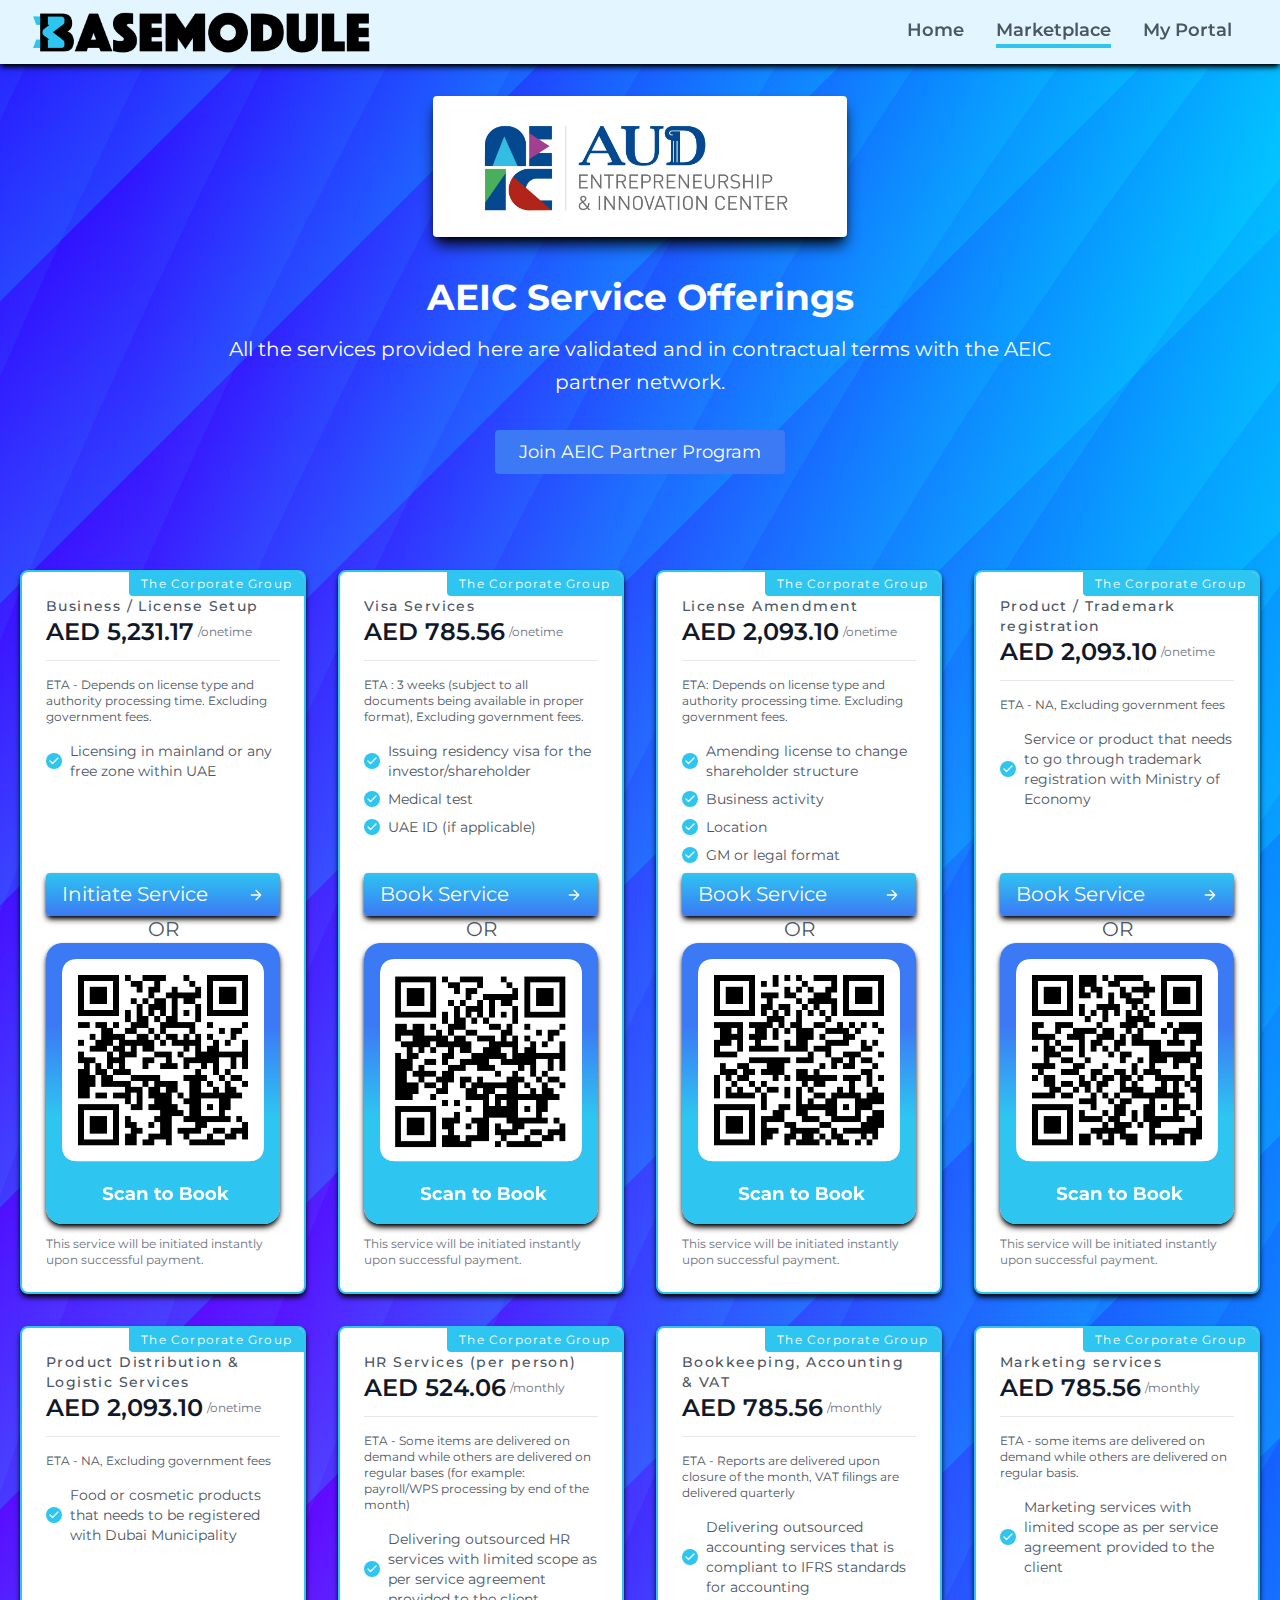
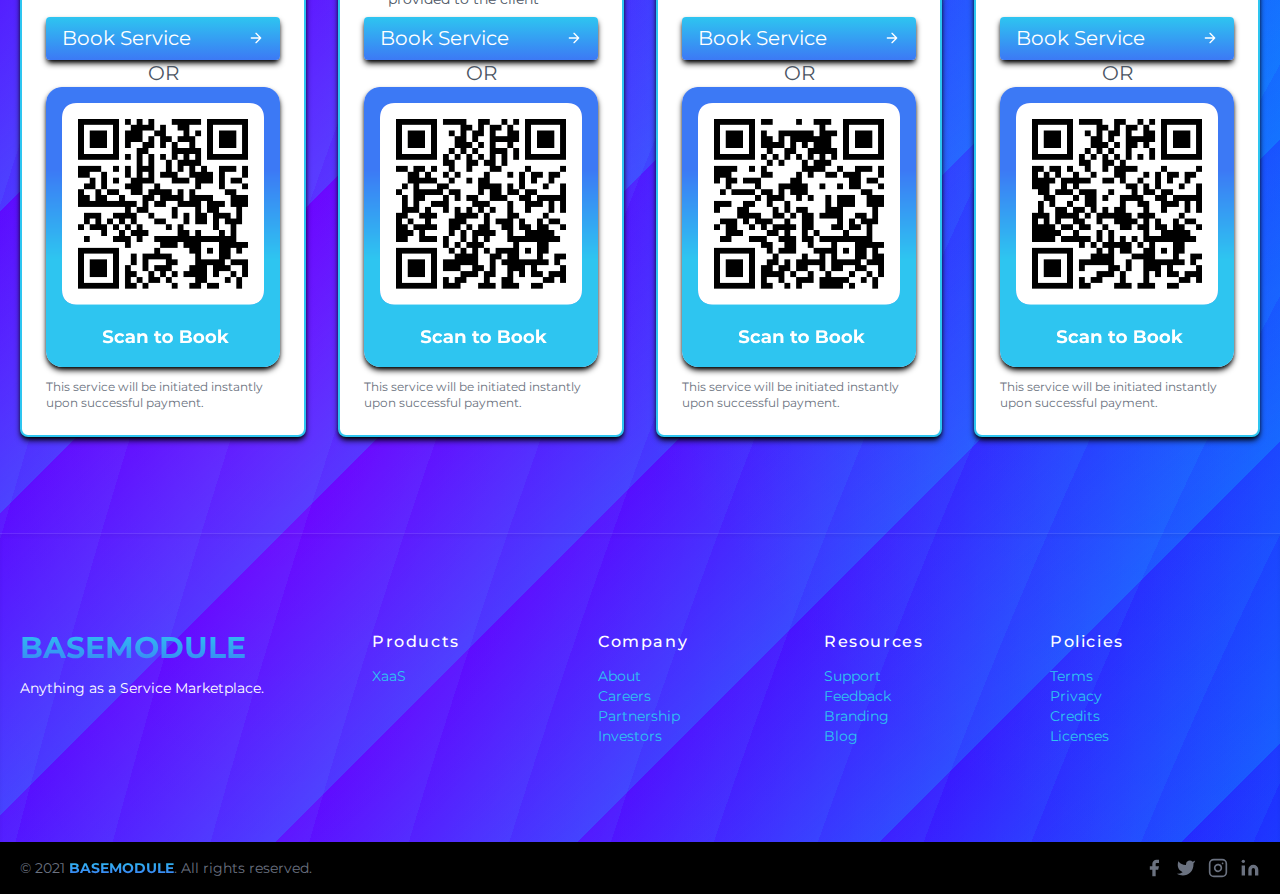
==== marketplace.html @ 1f4364b4 "updated marketplace with TCG details" ====
<!doctype html>
<html class="scroll-smooth" lang="en">

<head>
  <meta charset="UTF-8">
  <meta name="viewport" content="width=device-width, initial-scale=1.0">
  <link rel="apple-touch-icon" sizes="57x57" href="./assets/images/favicon/apple-icon-57x57.png">
  <link rel="apple-touch-icon" sizes="60x60" href="./assets/images/favicon/apple-icon-60x60.png">
  <link rel="apple-touch-icon" sizes="72x72" href="./assets/images/favicon/apple-icon-72x72.png">
  <link rel="apple-touch-icon" sizes="76x76" href="./assets/images/favicon/apple-icon-76x76.png">
  <link rel="apple-touch-icon" sizes="114x114" href="./assets/images/favicon/apple-icon-114x114.png">
  <link rel="apple-touch-icon" sizes="120x120" href="./assets/images/favicon/apple-icon-120x120.png">
  <link rel="apple-touch-icon" sizes="144x144" href="./assets/images/favicon/apple-icon-144x144.png">
  <link rel="apple-touch-icon" sizes="152x152" href="./assets/images/favicon/apple-icon-152x152.png">
  <link rel="apple-touch-icon" sizes="180x180" href="./assets/images/favicon/apple-icon-180x180.png">
  <link rel="icon" type="image/png" sizes="192x192" href="./assets/images/favicon/android-icon-192x192.png">
  <link rel="icon" type="image/png" sizes="32x32" href="./assets/images/favicon/favicon-32x32.png">
  <link rel="icon" type="image/png" sizes="96x96" href="./assets/images/favicon/favicon-96x96.png">
  <link rel="icon" type="image/png" sizes="16x16" href="./assets/images/favicon/favicon-16x16.png">
  <link rel="manifest" href="./assets/images/favicon/manifest.json">
  <meta name="msapplication-TileColor" content="#ffffff">
  <meta name="msapplication-TileImage" content="./assets/images/favicon/ms-icon-144x144.png">
  <meta name="theme-color" content="#ffffff">



  <title>BASEMODULE - AaaS (Anything as a Services)</title>
  <meta name="description" content="BasedModule Anything as a Service Marketplace" />
  <meta name="author" content="BASEMODULE" />

  <!-- Twitter tags -->
  <meta name="twitter:title" content="BasedModule Anything as a Service" />
  <meta name="twitter:description" content="BasedModule Anything as a Service" />
  <meta name="twitter:site" content="@basemodule" />
  <meta name="twitter:creator" content="@iih_uae" />
  <meta property="twitter:image" content="https://www.basemodule.com/assets/images/logo/logo_black.png" />
  <meta property="twitter:image:width" content="1200" />
  <meta property="twitter:image:height" content="1200" />

  <!-- Open Graph / Facebook tags-->
  <meta name="og:title" content="BasedModule Anything as a Service" />
  <meta name="og:description" content="BasedModule Anything as a Service" />
  <meta property="og:url" content="https://www.basemodule.com" />
  <meta property="og:site_name" content="BaseModule" />
  <meta property="og:image" content="ttps://www.basemodule.com/assets/images/logo/logo_black.png" />
  <meta property="og:image:width" content="1200" />
  <meta property="og:image:height" content="1200" />

  <meta property="og:type" content="Website" />

  <link rel="preconnect" href="https://fonts.googleapis.com">
  <link rel="preconnect" href="https://fonts.gstatic.com" crossorigin>
  <link href="https://fonts.googleapis.com/css2?family=Montserrat:wght@400;700&display=swap" rel="stylesheet">


  <link href="./assets/styles/basemodule.css" rel="stylesheet">
  <!-- <script src="https://www.google.com/recaptcha/api.js?render=6LdBZawgAAAAAGZZ281HuVpjTg5jbeVZSDK6ki7J"></script> -->
  <script src=" https://cdn.polyfill.io/v2/polyfill.js?features=IntersectionObserver"></script>
  <style type="text/css">
    @import url('https://fonts.googleapis.com/css2?family=Montserrat:wght@400;700&display=swap');
  </style>
</head>
<!-- class="dark:bg-gray-800 dark:text-gray-200" -->

<body
  class="bg-dtheme xs:text-[20px] xs:leading-[27px] text-[16px] leading-[23px] font-normal text-gray-600 transition-colors duration-200 ease-in-out"
  style="background: repeating-linear-gradient(315deg, #00FFFF2E 92%, #073AFF00 100%),repeating-radial-gradient(75% 75% at 238% 218%, #00FFFF12 30%, #073AFF14 39%),radial-gradient(99% 99% at 109% 2%, #00C9FFFF 0%, #073AFF00 100%),radial-gradient(99% 99% at 21% 78%, #7B00FFFF 0%, #073AFF00 100%),radial-gradient(160% 154% at 711px -303px, #2000FFFF 0%, #073AFFFF 100%);">


  <header>
    <nav class="
         flex flex-wrap
         items-center
         justify-between
         w-full
         py-4
         lg:py-0
         px-4
         fixed
         top-0
         z-10
         shadow-md  
         shadow-black             
         bg-dnav  
       ">

      <div>

        <a class="flex font-smf text-3xl  font-extrabold text-white js-show-on-scroll" href="#"
          data-animate-type="motion-safe:animate-fade-right">
          <title>BaseModule - Anything as a Service (AaaS)</title>
          <img alt="logo" class="w-full  h-14 sm:block hidden" src="./assets/images/logo/basemodule-logo-black.png">
          <img alt="logo" class="w-full  h-14 sm:hidden block" src="./assets/images/logo/logo_black.png">


        </a>

      </div>

      <svg xmlns="http://www.w3.org/2000/svg" id="menu-button" class="flex-none h-6 w-6 cursor-pointer lg:hidden block"
        fill="none" viewBox="0 0 24 24" stroke="currentColor">
        <path stroke-linecap="round" stroke-linejoin="round" stroke-width="2" d="M4 6h16M4 12h16M4 18h16" />
      </svg>

      <div class="hidden w-full lg:flex lg:place-items-start lg:w-auto" id="menu">
        <ul class="
             pt-4
             text-base 
             font-semibold
             lg:flex
             lg:justify-between 
             lg:pt-0
             js-show-on-scroll
            " data-animate-type="motion-safe:animate-fade-left">
          <li>
            <div class="flex flex-col items-center text-center justify-center md:pr-8">
              <a class=" hover:text-primary2 focus:text-primary1" href="https://basemodule.com" id="home">
                <h2 class=" title-font mt-4 text-lg">Home</h2>

              </a>
              <div id="menu1-underline" class="w-full h-1 bg-primary1 mb-4 hidden"></div>
            </div>
          </li>
          <li>
            <div class="flex flex-col items-center text-center justify-center md:pr-8 ">
              <a class="hover:text-primary2 focus:text-primary1" href="#" id="about">
                <h2 class=" title-font mt-4 text-lg">Marketplace</h2>
              </a>
              <div id="menu2-underline" class="w-full h-1 bg-primary1  mb-4  "></div>
            </div>

          </li>
          <li>
            <div class="flex flex-col items-center text-center justify-center md:pr-8">
              <a class="hover:text-primary2 focus:text-primary1" href="https://billing.stripe.com/p/login/aEU3cechn8Av9NKeUU" id="product">
                <h2 class=" title-font mt-4 text-lg">My Portal</h2>
              </a>
              <div id="menu3-underline" class="w-full h-1 bg-primary1  mb-4 hidden"></div>
            </div>

          </li>



          <!-- <li>
            <div class="flex flex-col items-center text-center justify-center md:pr-8">
              <button id="colorswitch" name="colorswitch" aria-label="Change Theme"
                class="items-center mt-4 bg-gray-100 border-0 py-1 px-1 focus:outline-none hover:bg-gray-800 dark:hover:bg-gray-200  rounded-full text-base  dark:bg-gray-800 dark:text-gray-100 ">
                <svg id="icon-contrast" version="1.1" xmlns="http://www.w3.org/2000/svg"
                  xmlns:xlink="http://www.w3.org/1999/xlink" class="h-6 w-6" viewBox="0 0 20 20"
                  enable-background="new 0 0 20 20" xml:space="preserve">
                  <path d="M10,20C4.5,20,0,15.5,0,10S4.5,0,10,0s10,4.5,10,10S15.5,20,10,20z M10,2c-4.4,0-8,3.6-8,8s3.6,8,8,8s8-3.6,8-8S14.4,2,10,2
                          z" />
                  <path fill="#ea3970" class="contrast" d="M10,4v12c3.3,0,6-2.7,6-6S13.3,4,10,4z" />
                </svg>

              </button>

            </div>
          </li> !-->
        </ul>

      </div>


    </nav>



  </header>



  <!-- Alert section start -->
  <!--
  <div id="mainAlert" class="text-center py-4 lg:px-4  my-14">
    <div class="p-2 bg-indigo-800 items-center text-indigo-100 leading-none lg:rounded-full flex lg:inline-flex" role="alert">
      <span class="flex rounded-full bg-indigo-500 uppercase px-2 py-1 text-xs font-bold mr-3">New</span>
      <span class="font-semibold mr-2 text-left flex-auto"></span>
      <svg class="fill-current opacity-75 h-4 w-4" xmlns="http://www.w3.org/2000/svg" viewBox="0 0 20 20"><path d="M12.95 10.707l.707-.707L8 4.343 6.586 5.757 10.828 10l-4.242 4.243L8 15.657l4.95-4.95z"/></svg>
     
        <svg class="fill-current h-6 w-6 text-pribg-primary1" role="button" onclick="closeAlert('mainAlert')" xmlns="http://www.w3.org/2000/svg" viewBox="0 0 20 20"><title>Close</title><path d="M14.348 14.849a1.2 1.2 0 0 1-1.697 0L10 11.819l-2.651 3.029a1.2 1.2 0 1 1-1.697-1.697l2.758-3.15-2.759-3.152a1.2 1.2 0 1 1 1.697-1.697L10 8.183l2.651-3.031a1.2 1.2 0 1 1 1.697 1.697l-2.758 3.152 2.758 3.15a1.2 1.2 0 0 1 0 1.698z"/></svg>
     
    </div>
  </div>
  -->
  <!-- Alert section end -->

  <!--Hero Section start-->

  <!--background-image: 
  radial-gradient(at 0% 0%, hsla(0,0%,9%,1) 0, transparent 50%), 
  radial-gradient(at 50% 0%, hsla(350,96%,43%,1) 0, transparent 50%), 
  radial-gradient(at 100% 0%, hsla(0,0%,9%,1) 0, transparent 50%);-->

  <section class="text-white body-font">
    <div class="container mx-auto flex px-5 pt-24 items-center justify-center flex-col">
      <img class="lg:w-2/6 md:w-3/6 w-5/6 mb-10 object-cover object-center rounded shadow-black shadow-lg" alt="hero"
        src="./assets/images/aeic.jpg">
      <div class="text-center lg:w-2/3 w-full">
        <h1 class="title-font sm:text-4xl text-xl mb-4 font-bold ">AEIC Service Offerings</h1>
        <p class="mb-8 leading-relaxed">All the services provided here are validated and in contractual terms with the AEIC partner network.</p>
        <div class="flex justify-center">
          <button
            class="inline-flex text-white bg-primary2 border-0 py-2 px-6 focus:outline-none hover:bg-primary1 rounded text-lg">Join AEIC Partner Program</button>
         </div>
      </div>
    </div>
  </section>

  <section class="text-gray-600 body-font overflow-hidden">
    <div class="container px-5 py-24 mx-auto">

      <div class="flex flex-wrap -m-4">
        <div class="p-4 xl:w-1/4 md:w-1/2 w-full">
          <div
            class="h-full p-6 rounded-lg border-2 bg-white shadow-md shadow-black border-primary1 flex flex-col relative overflow-hidden">
            <span
              class="bg-primary1 text-white px-3 py-1 tracking-widest text-xs absolute right-0 top-0 rounded-bl">The Corporate Group</span>

            <h2 class="text-sm tracking-widest title-font mb-1 font-medium">Business / License Setup</h2>
            <h1 class="text-2xl font-semibold text-gray-900 leading-none flex items-center pb-4 mb-4 border-b border-gray-200">
              <span>AED 5,231.17</span>
              <span class="text-xs ml-1 font-normal text-gray-500">/onetime</span>
              
            </h1>
            <h3 class="text-xs pb-2 mb-2">
              ETA - Depends on license type and authority processing time. Excluding government fees.
            </h3>
            <p class="flex items-center text-gray-600 mb-2 text-sm">
              <span
                class="w-4 h-4 mr-2 inline-flex items-center justify-center bg-primary1 text-white rounded-full flex-shrink-0">
                <svg fill="none" stroke="currentColor" stroke-linecap="round" stroke-linejoin="round" stroke-width="2.5"
                  class="w-3 h-3" viewBox="0 0 24 24">
                  <path d="M20 6L9 17l-5-5"></path>
                </svg>
              </span>Licensing in mainland or any free zone within UAE
            </p>
    

            <button
              class="shadow-md shadow-black flex items-center mt-auto text-white bg-gradient-to-b from-primary1 to-primary2 border-0 py-2 px-4 w-full focus:outline-none hover:bg-gradient-to-t rounded"
              onclick="location.href='https://book.stripe.com/28og2g3vK9FjdOgbIK'">Initiate Service
              <svg fill="none" stroke="currentColor" stroke-linecap="round" stroke-linejoin="round" stroke-width="2"
                class="w-4 h-4 ml-auto" viewBox="0 0 24 24">
                <path d="M5 12h14M12 5l7 7-7 7"></path>
              </svg>
            </button>
            <p class="item-center text-center">
              OR
            </p>
            <img class="rounded-2xl shadow-md shadow-black" src="./assets/images/TCG_SVC1_QR.png" />
            <p class="text-xs text-gray-500 mt-3">This service will be initiated instantly upon successful payment.</p>
          </div>
        </div>
        <div class="p-4 xl:w-1/4 md:w-1/2 w-full">
          <div
            class="h-full p-6 rounded-lg border-2 bg-white shadow-md shadow-black border-primary1 flex flex-col relative overflow-hidden">
            <span
              class="bg-primary1 text-white px-3 py-1 tracking-widest text-xs absolute right-0 top-0 rounded-bl">The Corporate Group</span>

            <h2 class="text-sm tracking-widest title-font mb-1 font-medium"> Visa Services</h2>
            <h1 class="text-2xl font-semibold text-gray-900 leading-none flex items-center pb-4 mb-4 border-b border-gray-200">
              <span>AED 785.56</span>
              <span class="text-xs ml-1 font-normal text-gray-500">/onetime</span>
              
            </h1>
            <h3 class="text-xs pb-2 mb-2">
              ETA : 3 weeks (subject to all documents being available in proper format), Excluding government fees.
            </h3>
            <p class="flex items-center text-gray-600 mb-2 text-sm">
              <span
                class="w-4 h-4 mr-2 inline-flex items-center justify-center bg-primary1 text-white rounded-full flex-shrink-0">
                <svg fill="none" stroke="currentColor" stroke-linecap="round" stroke-linejoin="round" stroke-width="2.5"
                  class="w-3 h-3" viewBox="0 0 24 24">
                  <path d="M20 6L9 17l-5-5"></path>
                </svg>
              </span>Issuing residency visa for the investor/shareholder
            </p>
            <p class="flex items-center text-gray-600 mb-2 text-sm">
              <span
                class="w-4 h-4 mr-2 inline-flex items-center justify-center bg-primary1 text-white rounded-full flex-shrink-0">
                <svg fill="none" stroke="currentColor" stroke-linecap="round" stroke-linejoin="round" stroke-width="2.5"
                  class="w-3 h-3" viewBox="0 0 24 24">
                  <path d="M20 6L9 17l-5-5"></path>
                </svg>
              </span>Medical test

            </p>
            <p class="flex items-center text-gray-600 mb-2 text-sm">
              <span
                class="w-4 h-4 mr-2 inline-flex items-center justify-center bg-primary1 text-white rounded-full flex-shrink-0">
                <svg fill="none" stroke="currentColor" stroke-linecap="round" stroke-linejoin="round" stroke-width="2.5"
                  class="w-3 h-3" viewBox="0 0 24 24">
                  <path d="M20 6L9 17l-5-5"></path>
                </svg>
              </span>UAE ID (if applicable)
            </p>

            <button
              class="shadow-md shadow-black flex items-center mt-auto text-white bg-gradient-to-b from-primary1 to-primary2 border-0 py-2 px-4 w-full focus:outline-none hover:bg-gradient-to-t rounded"
              onclick="location.href='https://book.stripe.com/bIY8zO3vKaJnbG8dQT'">Book Service
              <svg fill="none" stroke="currentColor" stroke-linecap="round" stroke-linejoin="round" stroke-width="2"
                class="w-4 h-4 ml-auto" viewBox="0 0 24 24">
                <path d="M5 12h14M12 5l7 7-7 7"></path>
              </svg>
            </button>
            <p class="item-center text-center">
              OR
            </p>
            <img class="rounded-2xl shadow-md shadow-black" src="./assets/images/TCG_SVC2_QR.png" />
            <p class="text-xs text-gray-500 mt-3">This service will be initiated instantly upon successful payment.</p>
          </div>
        </div>
        <div class="p-4 xl:w-1/4 md:w-1/2 w-full">
          <div
            class="h-full p-6 rounded-lg border-2 bg-white shadow-md shadow-black border-primary1 flex flex-col relative overflow-hidden">
            <span
              class="bg-primary1 text-white px-3 py-1 tracking-widest text-xs absolute right-0 top-0 rounded-bl">The Corporate Group</span>

            <h2 class="text-sm tracking-widest title-font mb-1 font-medium">License Amendment</h2>
            <h1 class="text-2xl font-semibold text-gray-900 leading-none flex items-center pb-4 mb-4 border-b border-gray-200">
              <span>AED 2,093.10</span>
              <span class="text-xs ml-1 font-normal text-gray-500">/onetime</span>
              
            </h1>
            <h3 class="text-xs pb-2 mb-2">
              ETA: Depends on license type and authority processing time. Excluding government fees.
            </h3>
            <p class="flex items-center text-gray-600 mb-2 text-sm">
              <span
                class="w-4 h-4 mr-2 inline-flex items-center justify-center bg-primary1 text-white rounded-full flex-shrink-0">
                <svg fill="none" stroke="currentColor" stroke-linecap="round" stroke-linejoin="round" stroke-width="2.5"
                  class="w-3 h-3" viewBox="0 0 24 24">
                  <path d="M20 6L9 17l-5-5"></path>
                </svg>
              </span>Amending license to change shareholder structure
            </p>
            <p class="flex items-center text-gray-600 mb-2 text-sm">
              <span
                class="w-4 h-4 mr-2 inline-flex items-center justify-center bg-primary1 text-white rounded-full flex-shrink-0">
                <svg fill="none" stroke="currentColor" stroke-linecap="round" stroke-linejoin="round" stroke-width="2.5"
                  class="w-3 h-3" viewBox="0 0 24 24">
                  <path d="M20 6L9 17l-5-5"></path>
                </svg>
              </span>Business activity

            </p>
            <p class="flex items-center text-gray-600 mb-2 text-sm">
              <span
                class="w-4 h-4 mr-2 inline-flex items-center justify-center bg-primary1 text-white rounded-full flex-shrink-0">
                <svg fill="none" stroke="currentColor" stroke-linecap="round" stroke-linejoin="round" stroke-width="2.5"
                  class="w-3 h-3" viewBox="0 0 24 24">
                  <path d="M20 6L9 17l-5-5"></path>
                </svg>
              </span>Location
            </p>
            <p class="flex items-center text-gray-600 mb-2 text-sm">
              <span
                class="w-4 h-4 mr-2 inline-flex items-center justify-center bg-primary1 text-white rounded-full flex-shrink-0">
                <svg fill="none" stroke="currentColor" stroke-linecap="round" stroke-linejoin="round" stroke-width="2.5"
                  class="w-3 h-3" viewBox="0 0 24 24">
                  <path d="M20 6L9 17l-5-5"></path>
                </svg>
              </span>GM or legal format
            </p>
            <button
              class="shadow-md shadow-black flex items-center mt-auto text-white bg-gradient-to-b from-primary1 to-primary2 border-0 py-2 px-4 w-full focus:outline-none hover:bg-gradient-to-t rounded"
              onclick="location.href='https://book.stripe.com/14k3fu1nCaJn11udQU'">Book Service
              <svg fill="none" stroke="currentColor" stroke-linecap="round" stroke-linejoin="round" stroke-width="2"
                class="w-4 h-4 ml-auto" viewBox="0 0 24 24">
                <path d="M5 12h14M12 5l7 7-7 7"></path>
              </svg>
            </button>
            <p class="item-center text-center">
              OR
            </p>
            <img class="rounded-2xl shadow-md shadow-black" src="./assets/images/TCG_SVC3_QR.png" />
            <p class="text-xs text-gray-500 mt-3">This service will be initiated instantly upon successful payment.</p>
          </div>
        </div>
        <div class="p-4 xl:w-1/4 md:w-1/2 w-full">
          <div
            class="h-full p-6 rounded-lg border-2 bg-white shadow-md shadow-black border-primary1 flex flex-col relative overflow-hidden">
            <span
              class="bg-primary1 text-white px-3 py-1 tracking-widest text-xs absolute right-0 top-0 rounded-bl">The Corporate Group</span>

            <h2 class="text-sm tracking-widest title-font mb-1 font-medium">Product / Trademark registration</h2>
            <h1 class="text-2xl font-semibold text-gray-900 leading-none flex items-center pb-4 mb-4 border-b border-gray-200">
              <span>AED 2,093.10</span>
              <span class="text-xs ml-1 font-normal text-gray-500">/onetime</span>
              
            </h1>
            <h3 class="text-xs pb-2 mb-2">
              ETA - NA, Excluding government fees
            </h3>
            <p class="flex items-center text-gray-600 mb-2 text-sm">
              <span
                class="w-4 h-4 mr-2 inline-flex items-center justify-center bg-primary1 text-white rounded-full flex-shrink-0">
                <svg fill="none" stroke="currentColor" stroke-linecap="round" stroke-linejoin="round" stroke-width="2.5"
                  class="w-3 h-3" viewBox="0 0 24 24">
                  <path d="M20 6L9 17l-5-5"></path>
                </svg>
              </span>Service or product that needs to go through trademark registration with Ministry of Economy
            </p>
         

            <button
              class="shadow-md shadow-black flex items-center mt-auto text-white bg-gradient-to-b from-primary1 to-primary2 border-0 py-2 px-4 w-full focus:outline-none hover:bg-gradient-to-t rounded"
              onclick="location.href='https://book.stripe.com/eVa2bqeaoeZDh0s005'">Book Service
              <svg fill="none" stroke="currentColor" stroke-linecap="round" stroke-linejoin="round" stroke-width="2"
                class="w-4 h-4 ml-auto" viewBox="0 0 24 24">
                <path d="M5 12h14M12 5l7 7-7 7"></path>
              </svg>
            </button>
            <p class="item-center text-center">
              OR
            </p>
            <img class="rounded-2xl shadow-md shadow-black" src="./assets/images/TCG_SVC4_QR.png" />
            <p class="text-xs text-gray-500 mt-3">This service will be initiated instantly upon successful payment.</p>
          </div>
        </div>
        <div class="p-4 xl:w-1/4 md:w-1/2 w-full">
          <div
            class="h-full p-6 rounded-lg border-2 bg-white shadow-md shadow-black border-primary1 flex flex-col relative overflow-hidden">
            <span
              class="bg-primary1 text-white px-3 py-1 tracking-widest text-xs absolute right-0 top-0 rounded-bl">The Corporate Group</span>

            <h2 class="text-sm tracking-widest title-font mb-1 font-medium">Product Distribution & Logistic Services</h2>
            <h1 class="text-2xl font-semibold text-gray-900 leading-none flex items-center pb-4 mb-4 border-b border-gray-200">
              <span>AED 2,093.10</span>
              <span class="text-xs ml-1 font-normal text-gray-500">/onetime</span>
              
            </h1>
            <h3 class="text-xs pb-2 mb-2">
              ETA - NA, Excluding government fees
            </h3>
            <p class="flex items-center text-gray-600 mb-2 text-sm">
              <span
                class="w-4 h-4 mr-2 inline-flex items-center justify-center bg-primary1 text-white rounded-full flex-shrink-0">
                <svg fill="none" stroke="currentColor" stroke-linecap="round" stroke-linejoin="round" stroke-width="2.5"
                  class="w-3 h-3" viewBox="0 0 24 24">
                  <path d="M20 6L9 17l-5-5"></path>
                </svg>
              </span>Food or cosmetic products that needs to be registered with Dubai Municipality
            </p>
         

            <button
              class="shadow-md shadow-black flex items-center mt-auto text-white bg-gradient-to-b from-primary1 to-primary2 border-0 py-2 px-4 w-full focus:outline-none hover:bg-gradient-to-t rounded"
              onclick="location.href='https://book.stripe.com/4gwbM06HWeZDaC4dQW'">Book Service
              <svg fill="none" stroke="currentColor" stroke-linecap="round" stroke-linejoin="round" stroke-width="2"
                class="w-4 h-4 ml-auto" viewBox="0 0 24 24">
                <path d="M5 12h14M12 5l7 7-7 7"></path>
              </svg>
            </button>
            <p class="item-center text-center">
              OR
            </p>
            <img class="rounded-2xl shadow-md shadow-black" src="./assets/images/TCG_SVC5_QR.png" />
            <p class="text-xs text-gray-500 mt-3">This service will be initiated instantly upon successful payment.</p>
          </div>
        </div>
        <div class="p-4 xl:w-1/4 md:w-1/2 w-full">
          <div
            class="h-full p-6 rounded-lg border-2 bg-white shadow-md shadow-black border-primary1 flex flex-col relative overflow-hidden">
            <span
              class="bg-primary1 text-white px-3 py-1 tracking-widest text-xs absolute right-0 top-0 rounded-bl">The Corporate Group</span>

            <h2 class="text-sm tracking-widest title-font mb-1 font-medium">HR Services (per person)</h2>
            <h1 class="text-2xl font-semibold text-gray-900 leading-none flex items-center pb-4 mb-4 border-b border-gray-200">
              <span>AED 524.06</span>
              <span class="text-xs ml-1 font-normal text-gray-500">/monthly</span>
              
            </h1>
            <h3 class="text-xs pb-2 mb-2">
              ETA - Some items are delivered on demand while others are delivered on regular bases (for example: payroll/WPS processing by end of the month)
            </h3>
            <p class="flex items-center text-gray-600 mb-2 text-sm">
              <span
                class="w-4 h-4 mr-2 inline-flex items-center justify-center bg-primary1 text-white rounded-full flex-shrink-0">
                <svg fill="none" stroke="currentColor" stroke-linecap="round" stroke-linejoin="round" stroke-width="2.5"
                  class="w-3 h-3" viewBox="0 0 24 24">
                  <path d="M20 6L9 17l-5-5"></path>
                </svg>
              </span>Delivering outsourced HR services with limited scope as per service agreement provided to the client
            </p>
         

            <button
              class="shadow-md shadow-black flex items-center mt-auto text-white bg-gradient-to-b from-primary1 to-primary2 border-0 py-2 px-4 w-full focus:outline-none hover:bg-gradient-to-t rounded"
              onclick="location.href='https://buy.stripe.com/8wMcQ46HWaJncKc14b'">Book Service
              <svg fill="none" stroke="currentColor" stroke-linecap="round" stroke-linejoin="round" stroke-width="2"
                class="w-4 h-4 ml-auto" viewBox="0 0 24 24">
                <path d="M5 12h14M12 5l7 7-7 7"></path>
              </svg>
            </button>
            <p class="item-center text-center">
              OR
            </p>
            <img class="rounded-2xl shadow-md shadow-black" src="./assets/images/TCG_SVC6_QR.png" />
            <p class="text-xs text-gray-500 mt-3">This service will be initiated instantly upon successful payment.</p>
          </div>
        </div>
        <div class="p-4 xl:w-1/4 md:w-1/2 w-full">
          <div
            class="h-full p-6 rounded-lg border-2 bg-white shadow-md shadow-black border-primary1 flex flex-col relative overflow-hidden">
            <span
              class="bg-primary1 text-white px-3 py-1 tracking-widest text-xs absolute right-0 top-0 rounded-bl">The Corporate Group</span>

            <h2 class="text-sm tracking-widest title-font mb-1 font-medium">Bookkeeping, Accounting & VAT</h2>
            <h1 class="text-2xl font-semibold text-gray-900 leading-none flex items-center pb-4 mb-4 border-b border-gray-200">
              <span>AED 785.56</span>
              <span class="text-xs ml-1 font-normal text-gray-500">/monthly</span>
              
            </h1>
            <h3 class="text-xs pb-2 mb-2">
              ETA - Reports are delivered upon closure of the month, VAT filings are delivered quarterly
            </h3>
            <p class="flex items-center text-gray-600 mb-2 text-sm">
              <span
                class="w-4 h-4 mr-2 inline-flex items-center justify-center bg-primary1 text-white rounded-full flex-shrink-0">
                <svg fill="none" stroke="currentColor" stroke-linecap="round" stroke-linejoin="round" stroke-width="2.5"
                  class="w-3 h-3" viewBox="0 0 24 24">
                  <path d="M20 6L9 17l-5-5"></path>
                </svg>
              </span>Delivering outsourced accounting services that is compliant to IFRS standards for accounting
            </p>
         

            <button
              class="shadow-md shadow-black flex items-center mt-auto text-white bg-gradient-to-b from-primary1 to-primary2 border-0 py-2 px-4 w-full focus:outline-none hover:bg-gradient-to-t rounded"
              onclick="location.href='https://buy.stripe.com/7sIdU8d6k9Fj25y3ck'">Book Service
              <svg fill="none" stroke="currentColor" stroke-linecap="round" stroke-linejoin="round" stroke-width="2"
                class="w-4 h-4 ml-auto" viewBox="0 0 24 24">
                <path d="M5 12h14M12 5l7 7-7 7"></path>
              </svg>
            </button>
            <p class="item-center text-center">
              OR
            </p>
            <img class="rounded-2xl shadow-md shadow-black" src="./assets/images/TCG_SVC7_QR.png" />
            <p class="text-xs text-gray-500 mt-3">This service will be initiated instantly upon successful payment.</p>
          </div>
        </div>
        <div class="p-4 xl:w-1/4 md:w-1/2 w-full">
          <div
            class="h-full p-6 rounded-lg border-2 bg-white shadow-md shadow-black border-primary1 flex flex-col relative overflow-hidden">
            <span
              class="bg-primary1 text-white px-3 py-1 tracking-widest text-xs absolute right-0 top-0 rounded-bl">The Corporate Group</span>

            <h2 class="text-sm tracking-widest title-font mb-1 font-medium">Marketing services</h2>
            <h1 class="text-2xl font-semibold text-gray-900 leading-none flex items-center pb-4 mb-4 border-b border-gray-200">
              <span>AED 785.56</span>
              <span class="text-xs ml-1 font-normal text-gray-500">/monthly</span>
              
            </h1>
            <h3 class="text-xs pb-2 mb-2">
              ETA - some items are delivered on demand while others are delivered on regular basis.
            </h3>
            <p class="flex items-center text-gray-600 mb-2 text-sm">
              <span
                class="w-4 h-4 mr-2 inline-flex items-center justify-center bg-primary1 text-white rounded-full flex-shrink-0">
                <svg fill="none" stroke="currentColor" stroke-linecap="round" stroke-linejoin="round" stroke-width="2.5"
                  class="w-3 h-3" viewBox="0 0 24 24">
                  <path d="M20 6L9 17l-5-5"></path>
                </svg>
              </span>Marketing services with limited scope as per service agreement provided to the client
            </p>
         

            <button
              class="shadow-md shadow-black flex items-center mt-auto text-white bg-gradient-to-b from-primary1 to-primary2 border-0 py-2 px-4 w-full focus:outline-none hover:bg-gradient-to-t rounded"
              onclick="location.href='https://buy.stripe.com/7sI3fu7M07xbcKcfZ7'">Book Service
              <svg fill="none" stroke="currentColor" stroke-linecap="round" stroke-linejoin="round" stroke-width="2"
                class="w-4 h-4 ml-auto" viewBox="0 0 24 24">
                <path d="M5 12h14M12 5l7 7-7 7"></path>
              </svg>
            </button>
            <p class="item-center text-center">
              OR
            </p>
            <img class="rounded-2xl shadow-md shadow-black" src="./assets/images/TCG_SVC8_QR.png" />
            <p class="text-xs text-gray-500 mt-3">This service will be initiated instantly upon successful payment.</p>
          </div>
        </div>
      </div>
    </div>
  </section>



  <!-- Footer Start -->
  <footer class=" body-font border-t border-dborder shadow-inner text-white">
    <div
      class="container px-5 py-24 mx-auto flex md:items-center lg:items-start md:flex-row md:flex-nowrap flex-wrap flex-col">
      <div class="w-64 flex-shrink-0 md:mx-0 mx-auto text-center md:text-left">
        <a class="flex title-font font-medium items-center md:justify-start justify-center ">


          <span
            class=" text-3xl font-bold h-10 text-transparent bg-clip-text bg-gradient-to-b from-primary1 to-primary2">BASEMODULE</span>
        </a>
        <p class="mt-2 text-sm ">Anything as a Service Marketplace. </p>
      </div>
      <div class="flex-grow flex flex-wrap md:pl-20 -mb-10 md:mt-0 mt-10 md:text-left text-center text-sm">
        <div class="lg:w-1/4 md:w-1/2 w-full px-4">
          <h2 class="title-font font-medium  tracking-widest text-base mb-3">Products</h2>
          <nav class="list-none mb-10">
            <ul>
              <li>
                <a class="text-primary1 hover:text-primary4">XaaS</a>
              </li>

            </ul>
          </nav>
        </div>
        <div class="lg:w-1/4 md:w-1/2 w-full px-4">
          <h2 class="title-font font-medium  tracking-widest text-base mb-3">Company</h2>
          <nav class="list-none mb-10">
            <ul>
              <li>
                <a class="text-primary1 hover:text-primary4">About</a>
              </li>
              <li>
                <a class="text-primary1 hover:text-primary4">Careers</a>
              </li>
              <li>
                <a class="text-primary1 hover:text-primary4">Partnership </a>
              </li>
              <li>
                <a class="text-primary1 hover:text-primary4"
                  href="mailto:investor@basemodule.com?subject=Investment Details&body=Please send me a copy of your Investment program!">Investors</a>
              </li>
            </ul>
          </nav>
        </div>
        <div class="lg:w-1/4 md:w-1/2 w-full px-4">
          <h2 class="title-font font-medium  tracking-widest text-base mb-3">Resources</h2>
          <nav class="list-none mb-10">
            <ul>
              <li>
                <a class="text-primary1 hover:text-primary4" hre="#">Support</a>
              </li>
              <li>
                <a class="text-primary1 hover:text-primary4">Feedback</a>
              </li>
              <li>
                <a class="text-primary1 hover:text-primary4" href="#">Branding</a>
              </li>
              <li>
                <a class="text-primary1 hover:text-primary4" href="#">Blog</a>
              </li>
            </ul>
          </nav>
        </div>
        <div class="lg:w-1/4 md:w-1/2 w-full px-4">
          <h2 class="title-font font-medium  tracking-widest text-base mb-3">Policies</h2>
          <nav class="list-none mb-10">
            <ul>
              <li>
                <a class="text-primary1 hover:text-primary4">Terms</a>
              </li>
              <li>
                <a class="text-primary1 hover:text-primary4">Privacy</a>
              </li>
              <li>
                <a class="text-primary1 hover:text-primary4">Credits</a>
              </li>
              <li>
                <a class="text-primary1 hover:text-primary4">Licenses</a>
              </li>
            </ul>
          </nav>
        </div>
      </div>
    </div>
    <div class="bg-black">
      <div class="container mx-auto py-4 px-5 flex flex-wrap flex-col sm:flex-row">
        <p class="text-gray-500 text-sm text-center sm:text-left">© 2021 <span
            class=" font-bold text-transparent bg-clip-text bg-gradient-to-b from-primary1 to-primary2">BASEMODULE</span>.
          All rights reserved.

        </p>
        <span class="inline-flex sm:ml-auto sm:mt-0 mt-2 justify-center sm:justify-start">
          <a class="text-gray-500 hover:text-primary1" href="" aria-label="Facebook">
            <svg fill="currentColor" stroke-linecap="round" stroke-linejoin="round" stroke-width="2" class="w-5 h-5"
              viewBox="0 0 24 24">
              <path d="M18 2h-3a5 5 0 00-5 5v3H7v4h3v8h4v-8h3l1-4h-4V7a1 1 0 011-1h3z"></path>
            </svg>
          </a>
          <a class="ml-3 text-gray-500 hover:text-primary1" href="" aria-label="Twitter">
            <svg fill="currentColor" stroke-linecap="round" stroke-linejoin="round" stroke-width="2" class="w-5 h-5"
              viewBox="0 0 24 24">
              <path
                d="M23 3a10.9 10.9 0 01-3.14 1.53 4.48 4.48 0 00-7.86 3v1A10.66 10.66 0 013 4s-4 9 5 13a11.64 11.64 0 01-7 2c9 5 20 0 20-11.5a4.5 4.5 0 00-.08-.83A7.72 7.72 0 0023 3z">
              </path>
            </svg>
          </a>
          <a class="ml-3 text-gray-500 hover:text-primary1" href="" aria-label="Instagram">
            <svg fill="none" stroke="currentColor" stroke-linecap="round" stroke-linejoin="round" stroke-width="2"
              class="w-5 h-5" viewBox="0 0 24 24">
              <rect width="20" height="20" x="2" y="2" rx="5" ry="5"></rect>
              <path d="M16 11.37A4 4 0 1112.63 8 4 4 0 0116 11.37zm1.5-4.87h.01"></path>
            </svg>
          </a>
          <a class="ml-3 text-gray-500 hover:text-primary1" href="" aria-label="Linkedin">
            <svg fill="currentColor" stroke="currentColor" stroke-linecap="round" stroke-linejoin="round"
              stroke-width="0" class="w-5 h-5" viewBox="0 0 24 24">
              <path stroke="none"
                d="M16 8a6 6 0 016 6v7h-4v-7a2 2 0 00-2-2 2 2 0 00-2 2v7h-4v-7a6 6 0 016-6zM2 9h4v12H2z"></path>
              <circle cx="4" cy="4" r="2" stroke="none"></circle>
            </svg>
          </a>
          <!--
          <a class="ml-3 text-gray-500 hover:text-primary1" href="https://discord.gg/AfBAUMxT5G" aria-label="Discord">
            <svg fill="currentColor" stroke="currentColor" stroke-linecap="round" stroke-linejoin="round"
              stroke-width="0" class="w-5 h-5" viewBox="0 0 16 15">
              <path
                d="M13.545 2.907a13.227 13.227 0 0 0-3.257-1.011.05.05 0 0 0-.052.025c-.141.25-.297.577-.406.833a12.19 12.19 0 0 0-3.658 0 8.258 8.258 0 0 0-.412-.833.051.051 0 0 0-.052-.025c-1.125.194-2.22.534-3.257 1.011a.041.041 0 0 0-.021.018C.356 6.024-.213 9.047.066 12.032c.001.014.01.028.021.037a13.276 13.276 0 0 0 3.995 2.02.05.05 0 0 0 .056-.019c.308-.42.582-.863.818-1.329a.05.05 0 0 0-.01-.059.051.051 0 0 0-.018-.011 8.875 8.875 0 0 1-1.248-.595.05.05 0 0 1-.02-.066.051.051 0 0 1 .015-.019c.084-.063.168-.129.248-.195a.05.05 0 0 1 .051-.007c2.619 1.196 5.454 1.196 8.041 0a.052.052 0 0 1 .053.007c.08.066.164.132.248.195a.051.051 0 0 1-.004.085 8.254 8.254 0 0 1-1.249.594.05.05 0 0 0-.03.03.052.052 0 0 0 .003.041c.24.465.515.909.817 1.329a.05.05 0 0 0 .056.019 13.235 13.235 0 0 0 4.001-2.02.049.049 0 0 0 .021-.037c.334-3.451-.559-6.449-2.366-9.106a.034.034 0 0 0-.02-.019Zm-8.198 7.307c-.789 0-1.438-.724-1.438-1.612 0-.889.637-1.613 1.438-1.613.807 0 1.45.73 1.438 1.613 0 .888-.637 1.612-1.438 1.612Zm5.316 0c-.788 0-1.438-.724-1.438-1.612 0-.889.637-1.613 1.438-1.613.807 0 1.451.73 1.438 1.613 0 .888-.631 1.612-1.438 1.612Z" />
              <circle cx="4" cy="4" r="2" stroke="none"></circle>
            </svg>
          </a>-->
        </span>
      </div>
    </div>
  </footer>

  <script>




    

    //Recaptcha

    /*
    grecaptcha.ready(function () {
      grecaptcha.execute('6LdBZawgAAAAAGZZ281HuVpjTg5jbeVZSDK6ki7J', { action: 'submit' }).then(function (token) {
        // Add your logic to submit to your backend server here.

        console.log('TOKEN', token);
        document.getElementById('tokenF').value = token;
      });
    });
*/


  </script>


  <!-- <script type="text/javascript" src="./assets/scripts/connect.js"> </script> -->
</body>

</html>
---- assets/styles/basemodule.css ----
/*
! tailwindcss v3.2.4 | MIT License | https://tailwindcss.com
*/

/*
1. Prevent padding and border from affecting element width. (https://github.com/mozdevs/cssremedy/issues/4)
2. Allow adding a border to an element by just adding a border-width. (https://github.com/tailwindcss/tailwindcss/pull/116)
*/

*,
::before,
::after {
  box-sizing: border-box;
  /* 1 */
  border-width: 0;
  /* 2 */
  border-style: solid;
  /* 2 */
  border-color: #e5e7eb;
  /* 2 */
}

::before,
::after {
  --tw-content: '';
}

/*
1. Use a consistent sensible line-height in all browsers.
2. Prevent adjustments of font size after orientation changes in iOS.
3. Use a more readable tab size.
4. Use the user's configured `sans` font-family by default.
5. Use the user's configured `sans` font-feature-settings by default.
*/

html {
  line-height: 1.5;
  /* 1 */
  -webkit-text-size-adjust: 100%;
  /* 2 */
  -moz-tab-size: 4;
  /* 3 */
  -o-tab-size: 4;
     tab-size: 4;
  /* 3 */
  font-family: Montserrat, ui-sans-serif, system-ui, -apple-system, BlinkMacSystemFont, "Segoe UI", Roboto, "Helvetica Neue", Arial, "Noto Sans", sans-serif, "Apple Color Emoji", "Segoe UI Emoji", "Segoe UI Symbol", "Noto Color Emoji";
  /* 4 */
  font-feature-settings: normal;
  /* 5 */
}

/*
1. Remove the margin in all browsers.
2. Inherit line-height from `html` so users can set them as a class directly on the `html` element.
*/

body {
  margin: 0;
  /* 1 */
  line-height: inherit;
  /* 2 */
}

/*
1. Add the correct height in Firefox.
2. Correct the inheritance of border color in Firefox. (https://bugzilla.mozilla.org/show_bug.cgi?id=190655)
3. Ensure horizontal rules are visible by default.
*/

hr {
  height: 0;
  /* 1 */
  color: inherit;
  /* 2 */
  border-top-width: 1px;
  /* 3 */
}

/*
Add the correct text decoration in Chrome, Edge, and Safari.
*/

abbr:where([title]) {
  -webkit-text-decoration: underline dotted;
          text-decoration: underline dotted;
}

/*
Remove the default font size and weight for headings.
*/

h1,
h2,
h3,
h4,
h5,
h6 {
  font-size: inherit;
  font-weight: inherit;
}

/*
Reset links to optimize for opt-in styling instead of opt-out.
*/

a {
  color: inherit;
  text-decoration: inherit;
}

/*
Add the correct font weight in Edge and Safari.
*/

b,
strong {
  font-weight: bolder;
}

/*
1. Use the user's configured `mono` font family by default.
2. Correct the odd `em` font sizing in all browsers.
*/

code,
kbd,
samp,
pre {
  font-family: ui-monospace, SFMono-Regular, Menlo, Monaco, Consolas, "Liberation Mono", "Courier New", monospace;
  /* 1 */
  font-size: 1em;
  /* 2 */
}

/*
Add the correct font size in all browsers.
*/

small {
  font-size: 80%;
}

/*
Prevent `sub` and `sup` elements from affecting the line height in all browsers.
*/

sub,
sup {
  font-size: 75%;
  line-height: 0;
  position: relative;
  vertical-align: baseline;
}

sub {
  bottom: -0.25em;
}

sup {
  top: -0.5em;
}

/*
1. Remove text indentation from table contents in Chrome and Safari. (https://bugs.chromium.org/p/chromium/issues/detail?id=999088, https://bugs.webkit.org/show_bug.cgi?id=201297)
2. Correct table border color inheritance in all Chrome and Safari. (https://bugs.chromium.org/p/chromium/issues/detail?id=935729, https://bugs.webkit.org/show_bug.cgi?id=195016)
3. Remove gaps between table borders by default.
*/

table {
  text-indent: 0;
  /* 1 */
  border-color: inherit;
  /* 2 */
  border-collapse: collapse;
  /* 3 */
}

/*
1. Change the font styles in all browsers.
2. Remove the margin in Firefox and Safari.
3. Remove default padding in all browsers.
*/

button,
input,
optgroup,
select,
textarea {
  font-family: inherit;
  /* 1 */
  font-size: 100%;
  /* 1 */
  font-weight: inherit;
  /* 1 */
  line-height: inherit;
  /* 1 */
  color: inherit;
  /* 1 */
  margin: 0;
  /* 2 */
  padding: 0;
  /* 3 */
}

/*
Remove the inheritance of text transform in Edge and Firefox.
*/

button,
select {
  text-transform: none;
}

/*
1. Correct the inability to style clickable types in iOS and Safari.
2. Remove default button styles.
*/

button,
[type='button'],
[type='reset'],
[type='submit'] {
  -webkit-appearance: button;
  /* 1 */
  background-color: transparent;
  /* 2 */
  background-image: none;
  /* 2 */
}

/*
Use the modern Firefox focus style for all focusable elements.
*/

:-moz-focusring {
  outline: auto;
}

/*
Remove the additional `:invalid` styles in Firefox. (https://github.com/mozilla/gecko-dev/blob/2f9eacd9d3d995c937b4251a5557d95d494c9be1/layout/style/res/forms.css#L728-L737)
*/

:-moz-ui-invalid {
  box-shadow: none;
}

/*
Add the correct vertical alignment in Chrome and Firefox.
*/

progress {
  vertical-align: baseline;
}

/*
Correct the cursor style of increment and decrement buttons in Safari.
*/

::-webkit-inner-spin-button,
::-webkit-outer-spin-button {
  height: auto;
}

/*
1. Correct the odd appearance in Chrome and Safari.
2. Correct the outline style in Safari.
*/

[type='search'] {
  -webkit-appearance: textfield;
  /* 1 */
  outline-offset: -2px;
  /* 2 */
}

/*
Remove the inner padding in Chrome and Safari on macOS.
*/

::-webkit-search-decoration {
  -webkit-appearance: none;
}

/*
1. Correct the inability to style clickable types in iOS and Safari.
2. Change font properties to `inherit` in Safari.
*/

::-webkit-file-upload-button {
  -webkit-appearance: button;
  /* 1 */
  font: inherit;
  /* 2 */
}

/*
Add the correct display in Chrome and Safari.
*/

summary {
  display: list-item;
}

/*
Removes the default spacing and border for appropriate elements.
*/

blockquote,
dl,
dd,
h1,
h2,
h3,
h4,
h5,
h6,
hr,
figure,
p,
pre {
  margin: 0;
}

fieldset {
  margin: 0;
  padding: 0;
}

legend {
  padding: 0;
}

ol,
ul,
menu {
  list-style: none;
  margin: 0;
  padding: 0;
}

/*
Prevent resizing textareas horizontally by default.
*/

textarea {
  resize: vertical;
}

/*
1. Reset the default placeholder opacity in Firefox. (https://github.com/tailwindlabs/tailwindcss/issues/3300)
2. Set the default placeholder color to the user's configured gray 400 color.
*/

input::-moz-placeholder, textarea::-moz-placeholder {
  opacity: 1;
  /* 1 */
  color: #9ca3af;
  /* 2 */
}

input::placeholder,
textarea::placeholder {
  opacity: 1;
  /* 1 */
  color: #9ca3af;
  /* 2 */
}

/*
Set the default cursor for buttons.
*/

button,
[role="button"] {
  cursor: pointer;
}

/*
Make sure disabled buttons don't get the pointer cursor.
*/

:disabled {
  cursor: default;
}

/*
1. Make replaced elements `display: block` by default. (https://github.com/mozdevs/cssremedy/issues/14)
2. Add `vertical-align: middle` to align replaced elements more sensibly by default. (https://github.com/jensimmons/cssremedy/issues/14#issuecomment-634934210)
   This can trigger a poorly considered lint error in some tools but is included by design.
*/

img,
svg,
video,
canvas,
audio,
iframe,
embed,
object {
  display: block;
  /* 1 */
  vertical-align: middle;
  /* 2 */
}

/*
Constrain images and videos to the parent width and preserve their intrinsic aspect ratio. (https://github.com/mozdevs/cssremedy/issues/14)
*/

img,
video {
  max-width: 100%;
  height: auto;
}

/* Make elements with the HTML hidden attribute stay hidden by default */

[hidden] {
  display: none;
}

*, ::before, ::after {
  --tw-border-spacing-x: 0;
  --tw-border-spacing-y: 0;
  --tw-translate-x: 0;
  --tw-translate-y: 0;
  --tw-rotate: 0;
  --tw-skew-x: 0;
  --tw-skew-y: 0;
  --tw-scale-x: 1;
  --tw-scale-y: 1;
  --tw-pan-x:  ;
  --tw-pan-y:  ;
  --tw-pinch-zoom:  ;
  --tw-scroll-snap-strictness: proximity;
  --tw-ordinal:  ;
  --tw-slashed-zero:  ;
  --tw-numeric-figure:  ;
  --tw-numeric-spacing:  ;
  --tw-numeric-fraction:  ;
  --tw-ring-inset:  ;
  --tw-ring-offset-width: 0px;
  --tw-ring-offset-color: #fff;
  --tw-ring-color: rgb(59 130 246 / 0.5);
  --tw-ring-offset-shadow: 0 0 #0000;
  --tw-ring-shadow: 0 0 #0000;
  --tw-shadow: 0 0 #0000;
  --tw-shadow-colored: 0 0 #0000;
  --tw-blur:  ;
  --tw-brightness:  ;
  --tw-contrast:  ;
  --tw-grayscale:  ;
  --tw-hue-rotate:  ;
  --tw-invert:  ;
  --tw-saturate:  ;
  --tw-sepia:  ;
  --tw-drop-shadow:  ;
  --tw-backdrop-blur:  ;
  --tw-backdrop-brightness:  ;
  --tw-backdrop-contrast:  ;
  --tw-backdrop-grayscale:  ;
  --tw-backdrop-hue-rotate:  ;
  --tw-backdrop-invert:  ;
  --tw-backdrop-opacity:  ;
  --tw-backdrop-saturate:  ;
  --tw-backdrop-sepia:  ;
}

::backdrop {
  --tw-border-spacing-x: 0;
  --tw-border-spacing-y: 0;
  --tw-translate-x: 0;
  --tw-translate-y: 0;
  --tw-rotate: 0;
  --tw-skew-x: 0;
  --tw-skew-y: 0;
  --tw-scale-x: 1;
  --tw-scale-y: 1;
  --tw-pan-x:  ;
  --tw-pan-y:  ;
  --tw-pinch-zoom:  ;
  --tw-scroll-snap-strictness: proximity;
  --tw-ordinal:  ;
  --tw-slashed-zero:  ;
  --tw-numeric-figure:  ;
  --tw-numeric-spacing:  ;
  --tw-numeric-fraction:  ;
  --tw-ring-inset:  ;
  --tw-ring-offset-width: 0px;
  --tw-ring-offset-color: #fff;
  --tw-ring-color: rgb(59 130 246 / 0.5);
  --tw-ring-offset-shadow: 0 0 #0000;
  --tw-ring-shadow: 0 0 #0000;
  --tw-shadow: 0 0 #0000;
  --tw-shadow-colored: 0 0 #0000;
  --tw-blur:  ;
  --tw-brightness:  ;
  --tw-contrast:  ;
  --tw-grayscale:  ;
  --tw-hue-rotate:  ;
  --tw-invert:  ;
  --tw-saturate:  ;
  --tw-sepia:  ;
  --tw-drop-shadow:  ;
  --tw-backdrop-blur:  ;
  --tw-backdrop-brightness:  ;
  --tw-backdrop-contrast:  ;
  --tw-backdrop-grayscale:  ;
  --tw-backdrop-hue-rotate:  ;
  --tw-backdrop-invert:  ;
  --tw-backdrop-opacity:  ;
  --tw-backdrop-saturate:  ;
  --tw-backdrop-sepia:  ;
}

.container {
  width: 100%;
}

@media (min-width: 400px) {
  .container {
    max-width: 400px;
  }
}

@media (min-width: 640px) {
  .container {
    max-width: 640px;
  }
}

@media (min-width: 768px) {
  .container {
    max-width: 768px;
  }
}

@media (min-width: 1024px) {
  .container {
    max-width: 1024px;
  }
}

@media (min-width: 1280px) {
  .container {
    max-width: 1280px;
  }
}

@media (min-width: 1536px) {
  .container {
    max-width: 1536px;
  }
}

.sr-only {
  position: absolute;
  width: 1px;
  height: 1px;
  padding: 0;
  margin: -1px;
  overflow: hidden;
  clip: rect(0, 0, 0, 0);
  white-space: nowrap;
  border-width: 0;
}

.not-sr-only {
  position: static;
  width: auto;
  height: auto;
  padding: 0;
  margin: 0;
  overflow: visible;
  clip: auto;
  white-space: normal;
}

.pointer-events-none {
  pointer-events: none;
}

.pointer-events-auto {
  pointer-events: auto;
}

.visible {
  visibility: visible;
}

.invisible {
  visibility: hidden;
}

.collapse {
  visibility: collapse;
}

.static {
  position: static;
}

.fixed {
  position: fixed;
}

.absolute {
  position: absolute;
}

.relative {
  position: relative;
}

.sticky {
  position: sticky;
}

.inset-0 {
  top: 0px;
  right: 0px;
  bottom: 0px;
  left: 0px;
}

.-inset-1 {
  top: -0.25rem;
  right: -0.25rem;
  bottom: -0.25rem;
  left: -0.25rem;
}

.top-0 {
  top: 0px;
}

.right-0 {
  right: 0px;
}

.isolate {
  isolation: isolate;
}

.isolation-auto {
  isolation: auto;
}

.z-10 {
  z-index: 10;
}

.float-right {
  float: right;
}

.float-left {
  float: left;
}

.float-none {
  float: none;
}

.clear-left {
  clear: left;
}

.clear-right {
  clear: right;
}

.clear-both {
  clear: both;
}

.clear-none {
  clear: none;
}

.-m-4 {
  margin: -1rem;
}

.-m-2 {
  margin: -0.5rem;
}

.my-14 {
  margin-top: 3.5rem;
  margin-bottom: 3.5rem;
}

.mx-auto {
  margin-left: auto;
  margin-right: auto;
}

.mt-4 {
  margin-top: 1rem;
}

.mb-4 {
  margin-bottom: 1rem;
}

.mr-3 {
  margin-right: 0.75rem;
}

.mr-2 {
  margin-right: 0.5rem;
}

.mt-10 {
  margin-top: 2.5rem;
}

.mb-16 {
  margin-bottom: 4rem;
}

.mb-1 {
  margin-bottom: 0.25rem;
}

.mt-2 {
  margin-top: 0.5rem;
}

.-mb-10 {
  margin-bottom: -2.5rem;
}

.mb-3 {
  margin-bottom: 0.75rem;
}

.mb-10 {
  margin-bottom: 2.5rem;
}

.ml-3 {
  margin-left: 0.75rem;
}

.mt-3 {
  margin-top: 0.75rem;
}

.mb-8 {
  margin-bottom: 2rem;
}

.mb-5 {
  margin-bottom: 1.25rem;
}

.mb-2 {
  margin-bottom: 0.5rem;
}

.mt-5 {
  margin-top: 1.25rem;
}

.mb-12 {
  margin-bottom: 3rem;
}

.ml-2 {
  margin-left: 0.5rem;
}

.mb-20 {
  margin-bottom: 5rem;
}

.mr-4 {
  margin-right: 1rem;
}

.ml-1 {
  margin-left: 0.25rem;
}

.ml-4 {
  margin-left: 1rem;
}

.mt-12 {
  margin-top: 3rem;
}

.mb-6 {
  margin-bottom: 1.5rem;
}

.mt-auto {
  margin-top: auto;
}

.ml-auto {
  margin-left: auto;
}

.box-border {
  box-sizing: border-box;
}

.box-content {
  box-sizing: content-box;
}

.block {
  display: block;
}

.inline-block {
  display: inline-block;
}

.inline {
  display: inline;
}

.flex {
  display: flex;
}

.inline-flex {
  display: inline-flex;
}

.table {
  display: table;
}

.inline-table {
  display: inline-table;
}

.table-caption {
  display: table-caption;
}

.table-cell {
  display: table-cell;
}

.table-column {
  display: table-column;
}

.table-column-group {
  display: table-column-group;
}

.table-footer-group {
  display: table-footer-group;
}

.table-header-group {
  display: table-header-group;
}

.table-row-group {
  display: table-row-group;
}

.table-row {
  display: table-row;
}

.flow-root {
  display: flow-root;
}

.grid {
  display: grid;
}

.inline-grid {
  display: inline-grid;
}

.contents {
  display: contents;
}

.list-item {
  display: list-item;
}

.hidden {
  display: none;
}

.h-14 {
  height: 3.5rem;
}

.h-6 {
  height: 1.5rem;
}

.h-1 {
  height: 0.25rem;
}

.h-4 {
  height: 1rem;
}

.h-full {
  height: 100%;
}

.h-10 {
  height: 2.5rem;
}

.h-5 {
  height: 1.25rem;
}

.h-\[245px\] {
  height: 245px;
}

.h-\[1px\] {
  height: 1px;
}

.h-8 {
  height: 2rem;
}

.h-56 {
  height: 14rem;
}

.h-16 {
  height: 4rem;
}

.h-1\/2 {
  height: 50%;
}

.h-3 {
  height: 0.75rem;
}

.w-full {
  width: 100%;
}

.w-6 {
  width: 1.5rem;
}

.w-4 {
  width: 1rem;
}

.w-64 {
  width: 16rem;
}

.w-5 {
  width: 1.25rem;
}

.w-12 {
  width: 3rem;
}

.w-8 {
  width: 2rem;
}

.w-16 {
  width: 4rem;
}

.w-5\/6 {
  width: 83.333333%;
}

.w-10 {
  width: 2.5rem;
}

.w-1 {
  width: 0.25rem;
}

.w-3 {
  width: 0.75rem;
}

.flex-none {
  flex: none;
}

.flex-auto {
  flex: 1 1 auto;
}

.flex-shrink-0 {
  flex-shrink: 0;
}

.flex-shrink {
  flex-shrink: 1;
}

.shrink {
  flex-shrink: 1;
}

.flex-grow {
  flex-grow: 1;
}

.grow {
  flex-grow: 1;
}

.table-auto {
  table-layout: auto;
}

.table-fixed {
  table-layout: fixed;
}

.border-collapse {
  border-collapse: collapse;
}

.border-separate {
  border-collapse: separate;
}

.transform {
  transform: translate(var(--tw-translate-x), var(--tw-translate-y)) rotate(var(--tw-rotate)) skewX(var(--tw-skew-x)) skewY(var(--tw-skew-y)) scaleX(var(--tw-scale-x)) scaleY(var(--tw-scale-y));
}

.\!transform {
  transform: translate(var(--tw-translate-x), var(--tw-translate-y)) rotate(var(--tw-rotate)) skewX(var(--tw-skew-x)) skewY(var(--tw-skew-y)) scaleX(var(--tw-scale-x)) scaleY(var(--tw-scale-y)) !important;
}

.transform-cpu {
  transform: translate(var(--tw-translate-x), var(--tw-translate-y)) rotate(var(--tw-rotate)) skewX(var(--tw-skew-x)) skewY(var(--tw-skew-y)) scaleX(var(--tw-scale-x)) scaleY(var(--tw-scale-y));
}

.transform-gpu {
  transform: translate3d(var(--tw-translate-x), var(--tw-translate-y), 0) rotate(var(--tw-rotate)) skewX(var(--tw-skew-x)) skewY(var(--tw-skew-y)) scaleX(var(--tw-scale-x)) scaleY(var(--tw-scale-y));
}

.transform-none {
  transform: none;
}

@keyframes spin {
  to {
    transform: rotate(360deg);
  }
}

.animate-spin {
  animation: spin 1s linear infinite;
}

.cursor-pointer {
  cursor: pointer;
}

.touch-auto {
  touch-action: auto;
}

.touch-none {
  touch-action: none;
}

.touch-pan-x {
  --tw-pan-x: pan-x;
  touch-action: var(--tw-pan-x) var(--tw-pan-y) var(--tw-pinch-zoom);
}

.touch-pan-left {
  --tw-pan-x: pan-left;
  touch-action: var(--tw-pan-x) var(--tw-pan-y) var(--tw-pinch-zoom);
}

.touch-pan-right {
  --tw-pan-x: pan-right;
  touch-action: var(--tw-pan-x) var(--tw-pan-y) var(--tw-pinch-zoom);
}

.touch-pan-y {
  --tw-pan-y: pan-y;
  touch-action: var(--tw-pan-x) var(--tw-pan-y) var(--tw-pinch-zoom);
}

.touch-pan-up {
  --tw-pan-y: pan-up;
  touch-action: var(--tw-pan-x) var(--tw-pan-y) var(--tw-pinch-zoom);
}

.touch-pan-down {
  --tw-pan-y: pan-down;
  touch-action: var(--tw-pan-x) var(--tw-pan-y) var(--tw-pinch-zoom);
}

.touch-pinch-zoom {
  --tw-pinch-zoom: pinch-zoom;
  touch-action: var(--tw-pan-x) var(--tw-pan-y) var(--tw-pinch-zoom);
}

.touch-manipulation {
  touch-action: manipulation;
}

.select-none {
  -webkit-user-select: none;
     -moz-user-select: none;
          user-select: none;
}

.select-text {
  -webkit-user-select: text;
     -moz-user-select: text;
          user-select: text;
}

.select-all {
  -webkit-user-select: all;
     -moz-user-select: all;
          user-select: all;
}

.select-auto {
  -webkit-user-select: auto;
     -moz-user-select: auto;
          user-select: auto;
}

.resize-none {
  resize: none;
}

.resize-y {
  resize: vertical;
}

.resize-x {
  resize: horizontal;
}

.resize {
  resize: both;
}

.snap-none {
  scroll-snap-type: none;
}

.snap-x {
  scroll-snap-type: x var(--tw-scroll-snap-strictness);
}

.snap-y {
  scroll-snap-type: y var(--tw-scroll-snap-strictness);
}

.snap-both {
  scroll-snap-type: both var(--tw-scroll-snap-strictness);
}

.snap-mandatory {
  --tw-scroll-snap-strictness: mandatory;
}

.snap-proximity {
  --tw-scroll-snap-strictness: proximity;
}

.snap-start {
  scroll-snap-align: start;
}

.snap-end {
  scroll-snap-align: end;
}

.snap-center {
  scroll-snap-align: center;
}

.snap-align-none {
  scroll-snap-align: none;
}

.snap-normal {
  scroll-snap-stop: normal;
}

.snap-always {
  scroll-snap-stop: always;
}

.list-inside {
  list-style-position: inside;
}

.list-outside {
  list-style-position: outside;
}

.list-none {
  list-style-type: none;
}

.appearance-none {
  -webkit-appearance: none;
     -moz-appearance: none;
          appearance: none;
}

.break-before-auto {
  -moz-column-break-before: auto;
       break-before: auto;
}

.break-before-avoid {
  -moz-column-break-before: avoid;
       break-before: avoid;
}

.break-before-all {
  -moz-column-break-before: all;
       break-before: all;
}

.break-before-avoid-page {
  -moz-column-break-before: avoid;
       break-before: avoid-page;
}

.break-before-page {
  -moz-column-break-before: page;
       break-before: page;
}

.break-before-left {
  -moz-column-break-before: left;
       break-before: left;
}

.break-before-right {
  -moz-column-break-before: right;
       break-before: right;
}

.break-before-column {
  -moz-column-break-before: column;
       break-before: column;
}

.break-inside-auto {
  -moz-column-break-inside: auto;
       break-inside: auto;
}

.break-inside-avoid {
  -moz-column-break-inside: avoid;
       break-inside: avoid;
}

.break-inside-avoid-page {
  break-inside: avoid-page;
}

.break-inside-avoid-column {
  -moz-column-break-inside: avoid;
       break-inside: avoid-column;
}

.break-after-auto {
  -moz-column-break-after: auto;
       break-after: auto;
}

.break-after-avoid {
  -moz-column-break-after: avoid;
       break-after: avoid;
}

.break-after-all {
  -moz-column-break-after: all;
       break-after: all;
}

.break-after-avoid-page {
  -moz-column-break-after: avoid;
       break-after: avoid-page;
}

.break-after-page {
  -moz-column-break-after: page;
       break-after: page;
}

.break-after-left {
  -moz-column-break-after: left;
       break-after: left;
}

.break-after-right {
  -moz-column-break-after: right;
       break-after: right;
}

.break-after-column {
  -moz-column-break-after: column;
       break-after: column;
}

.grid-flow-row {
  grid-auto-flow: row;
}

.grid-flow-col {
  grid-auto-flow: column;
}

.grid-flow-dense {
  grid-auto-flow: dense;
}

.grid-flow-row-dense {
  grid-auto-flow: row dense;
}

.grid-flow-col-dense {
  grid-auto-flow: column dense;
}

.flex-row {
  flex-direction: row;
}

.flex-row-reverse {
  flex-direction: row-reverse;
}

.flex-col {
  flex-direction: column;
}

.flex-col-reverse {
  flex-direction: column-reverse;
}

.flex-wrap {
  flex-wrap: wrap;
}

.flex-wrap-reverse {
  flex-wrap: wrap-reverse;
}

.flex-nowrap {
  flex-wrap: nowrap;
}

.place-content-center {
  place-content: center;
}

.place-content-start {
  place-content: start;
}

.place-content-end {
  place-content: end;
}

.place-content-between {
  place-content: space-between;
}

.place-content-around {
  place-content: space-around;
}

.place-content-evenly {
  place-content: space-evenly;
}

.place-content-baseline {
  place-content: baseline;
}

.place-content-stretch {
  place-content: stretch;
}

.place-items-start {
  place-items: start;
}

.place-items-end {
  place-items: end;
}

.place-items-center {
  place-items: center;
}

.place-items-baseline {
  place-items: baseline;
}

.place-items-stretch {
  place-items: stretch;
}

.content-center {
  align-content: center;
}

.content-start {
  align-content: flex-start;
}

.content-end {
  align-content: flex-end;
}

.content-between {
  align-content: space-between;
}

.content-around {
  align-content: space-around;
}

.content-evenly {
  align-content: space-evenly;
}

.content-baseline {
  align-content: baseline;
}

.items-start {
  align-items: flex-start;
}

.items-end {
  align-items: flex-end;
}

.items-center {
  align-items: center;
}

.items-baseline {
  align-items: baseline;
}

.items-stretch {
  align-items: stretch;
}

.justify-start {
  justify-content: flex-start;
}

.justify-end {
  justify-content: flex-end;
}

.justify-center {
  justify-content: center;
}

.justify-between {
  justify-content: space-between;
}

.justify-around {
  justify-content: space-around;
}

.justify-evenly {
  justify-content: space-evenly;
}

.justify-items-start {
  justify-items: start;
}

.justify-items-end {
  justify-items: end;
}

.justify-items-center {
  justify-items: center;
}

.justify-items-stretch {
  justify-items: stretch;
}

.space-x-2 > :not([hidden]) ~ :not([hidden]) {
  --tw-space-x-reverse: 0;
  margin-right: calc(0.5rem * var(--tw-space-x-reverse));
  margin-left: calc(0.5rem * calc(1 - var(--tw-space-x-reverse)));
}

.space-y-reverse > :not([hidden]) ~ :not([hidden]) {
  --tw-space-y-reverse: 1;
}

.space-x-reverse > :not([hidden]) ~ :not([hidden]) {
  --tw-space-x-reverse: 1;
}

.divide-x > :not([hidden]) ~ :not([hidden]) {
  --tw-divide-x-reverse: 0;
  border-right-width: calc(1px * var(--tw-divide-x-reverse));
  border-left-width: calc(1px * calc(1 - var(--tw-divide-x-reverse)));
}

.divide-y > :not([hidden]) ~ :not([hidden]) {
  --tw-divide-y-reverse: 0;
  border-top-width: calc(1px * calc(1 - var(--tw-divide-y-reverse)));
  border-bottom-width: calc(1px * var(--tw-divide-y-reverse));
}

.divide-y-reverse > :not([hidden]) ~ :not([hidden]) {
  --tw-divide-y-reverse: 1;
}

.divide-x-reverse > :not([hidden]) ~ :not([hidden]) {
  --tw-divide-x-reverse: 1;
}

.divide-solid > :not([hidden]) ~ :not([hidden]) {
  border-style: solid;
}

.divide-dashed > :not([hidden]) ~ :not([hidden]) {
  border-style: dashed;
}

.divide-dotted > :not([hidden]) ~ :not([hidden]) {
  border-style: dotted;
}

.divide-double > :not([hidden]) ~ :not([hidden]) {
  border-style: double;
}

.divide-none > :not([hidden]) ~ :not([hidden]) {
  border-style: none;
}

.place-self-auto {
  place-self: auto;
}

.place-self-start {
  place-self: start;
}

.place-self-end {
  place-self: end;
}

.place-self-center {
  place-self: center;
}

.place-self-stretch {
  place-self: stretch;
}

.self-auto {
  align-self: auto;
}

.self-start {
  align-self: flex-start;
}

.self-end {
  align-self: flex-end;
}

.self-center {
  align-self: center;
}

.self-stretch {
  align-self: stretch;
}

.self-baseline {
  align-self: baseline;
}

.justify-self-auto {
  justify-self: auto;
}

.justify-self-start {
  justify-self: start;
}

.justify-self-end {
  justify-self: end;
}

.justify-self-center {
  justify-self: center;
}

.justify-self-stretch {
  justify-self: stretch;
}

.overflow-auto {
  overflow: auto;
}

.overflow-hidden {
  overflow: hidden;
}

.overflow-clip {
  overflow: clip;
}

.overflow-visible {
  overflow: visible;
}

.overflow-scroll {
  overflow: scroll;
}

.overflow-x-auto {
  overflow-x: auto;
}

.overflow-y-auto {
  overflow-y: auto;
}

.overflow-x-hidden {
  overflow-x: hidden;
}

.overflow-y-hidden {
  overflow-y: hidden;
}

.overflow-x-clip {
  overflow-x: clip;
}

.overflow-y-clip {
  overflow-y: clip;
}

.overflow-x-visible {
  overflow-x: visible;
}

.overflow-y-visible {
  overflow-y: visible;
}

.overflow-x-scroll {
  overflow-x: scroll;
}

.overflow-y-scroll {
  overflow-y: scroll;
}

.overscroll-auto {
  overscroll-behavior: auto;
}

.overscroll-contain {
  overscroll-behavior: contain;
}

.overscroll-none {
  overscroll-behavior: none;
}

.overscroll-y-auto {
  overscroll-behavior-y: auto;
}

.overscroll-y-contain {
  overscroll-behavior-y: contain;
}

.overscroll-y-none {
  overscroll-behavior-y: none;
}

.overscroll-x-auto {
  overscroll-behavior-x: auto;
}

.overscroll-x-contain {
  overscroll-behavior-x: contain;
}

.overscroll-x-none {
  overscroll-behavior-x: none;
}

.scroll-auto {
  scroll-behavior: auto;
}

.scroll-smooth {
  scroll-behavior: smooth;
}

.truncate {
  overflow: hidden;
  text-overflow: ellipsis;
  white-space: nowrap;
}

.overflow-ellipsis {
  text-overflow: ellipsis;
}

.text-ellipsis {
  text-overflow: ellipsis;
}

.text-clip {
  text-overflow: clip;
}

.whitespace-normal {
  white-space: normal;
}

.whitespace-nowrap {
  white-space: nowrap;
}

.whitespace-pre {
  white-space: pre;
}

.whitespace-pre-line {
  white-space: pre-line;
}

.whitespace-pre-wrap {
  white-space: pre-wrap;
}

.break-normal {
  overflow-wrap: normal;
  word-break: normal;
}

.break-words {
  overflow-wrap: break-word;
}

.break-all {
  word-break: break-all;
}

.break-keep {
  word-break: keep-all;
}

.rounded-full {
  border-radius: 9999px;
}

.rounded-md {
  border-radius: 0.375rem;
}

.rounded-lg {
  border-radius: 0.5rem;
}

.rounded {
  border-radius: 0.25rem;
}

.rounded-3xl {
  border-radius: 1.5rem;
}

.rounded-xl {
  border-radius: 0.75rem;
}

.rounded-2xl {
  border-radius: 1rem;
}

.rounded-l {
  border-top-left-radius: 0.25rem;
  border-bottom-left-radius: 0.25rem;
}

.rounded-r {
  border-top-right-radius: 0.25rem;
  border-bottom-right-radius: 0.25rem;
}

.rounded-t {
  border-top-left-radius: 0.25rem;
  border-top-right-radius: 0.25rem;
}

.rounded-b {
  border-bottom-right-radius: 0.25rem;
  border-bottom-left-radius: 0.25rem;
}

.rounded-bl {
  border-bottom-left-radius: 0.25rem;
}

.rounded-tl {
  border-top-left-radius: 0.25rem;
}

.rounded-tr {
  border-top-right-radius: 0.25rem;
}

.rounded-br {
  border-bottom-right-radius: 0.25rem;
}

.border-0 {
  border-width: 0px;
}

.border {
  border-width: 1px;
}

.border-2 {
  border-width: 2px;
}

.border-x {
  border-left-width: 1px;
  border-right-width: 1px;
}

.border-y {
  border-top-width: 1px;
  border-bottom-width: 1px;
}

.border-t {
  border-top-width: 1px;
}

.border-b {
  border-bottom-width: 1px;
}

.border-r {
  border-right-width: 1px;
}

.border-l {
  border-left-width: 1px;
}

.border-solid {
  border-style: solid;
}

.border-dashed {
  border-style: dashed;
}

.border-dotted {
  border-style: dotted;
}

.border-double {
  border-style: double;
}

.border-hidden {
  border-style: hidden;
}

.border-none {
  border-style: none;
}

.border-primary1 {
  --tw-border-opacity: 1;
  border-color: rgb(46 197 240 / var(--tw-border-opacity));
}

.border-dborder {
  border-color: rgba(255,255,255,0.1);
}

.border-gray-300 {
  --tw-border-opacity: 1;
  border-color: rgb(209 213 219 / var(--tw-border-opacity));
}

.border-gray-200 {
  --tw-border-opacity: 1;
  border-color: rgb(229 231 235 / var(--tw-border-opacity));
}

.bg-dtheme {
  --tw-bg-opacity: 1;
  background-color: rgb(238 238 238 / var(--tw-bg-opacity));
}

.bg-dnav {
  --tw-bg-opacity: 1;
  background-color: rgb(227 246 255 / var(--tw-bg-opacity));
}

.bg-primary1 {
  --tw-bg-opacity: 1;
  background-color: rgb(46 197 240 / var(--tw-bg-opacity));
}

.bg-gray-100 {
  --tw-bg-opacity: 1;
  background-color: rgb(243 244 246 / var(--tw-bg-opacity));
}

.bg-indigo-800 {
  --tw-bg-opacity: 1;
  background-color: rgb(55 48 163 / var(--tw-bg-opacity));
}

.bg-indigo-500 {
  --tw-bg-opacity: 1;
  background-color: rgb(99 102 241 / var(--tw-bg-opacity));
}

.bg-white {
  --tw-bg-opacity: 1;
  background-color: rgb(255 255 255 / var(--tw-bg-opacity));
}

.bg-black {
  --tw-bg-opacity: 1;
  background-color: rgb(0 0 0 / var(--tw-bg-opacity));
}

.bg-gray-300 {
  --tw-bg-opacity: 1;
  background-color: rgb(209 213 219 / var(--tw-bg-opacity));
}

.bg-primary4 {
  --tw-bg-opacity: 1;
  background-color: rgb(240 90 37 / var(--tw-bg-opacity));
}

.bg-ltheme {
  --tw-bg-opacity: 1;
  background-color: rgb(247 247 247 / var(--tw-bg-opacity));
}

.bg-lnav {
  background-color: rgba(254, 252, 252, 0.96);
}

.bg-green-600 {
  --tw-bg-opacity: 1;
  background-color: rgb(22 163 74 / var(--tw-bg-opacity));
}

.bg-green-900 {
  --tw-bg-opacity: 1;
  background-color: rgb(20 83 45 / var(--tw-bg-opacity));
}

.bg-gray-200 {
  --tw-bg-opacity: 1;
  background-color: rgb(229 231 235 / var(--tw-bg-opacity));
}

.bg-lfoot {
  --tw-bg-opacity: 1;
  background-color: rgb(245 243 239 / var(--tw-bg-opacity));
}

.bg-primary2 {
  --tw-bg-opacity: 1;
  background-color: rgb(60 121 245 / var(--tw-bg-opacity));
}

.bg-\[rgb\(255\2c 0\2c 0\)\] {
  --tw-bg-opacity: 1;
  background-color: rgb(255 0 0 / var(--tw-bg-opacity));
}

.bg-opacity-75 {
  --tw-bg-opacity: 0.75;
}

.bg-opacity-50 {
  --tw-bg-opacity: 0.5;
}

.bg-opacity-60 {
  --tw-bg-opacity: 0.6;
}

.bg-opacity-90 {
  --tw-bg-opacity: 0.9;
}

.bg-gradient-to-b {
  background-image: linear-gradient(to bottom, var(--tw-gradient-stops));
}

.bg-gradient-to-t {
  background-image: linear-gradient(to top, var(--tw-gradient-stops));
}

.bg-gradient-to-r {
  background-image: linear-gradient(to right, var(--tw-gradient-stops));
}

.bg-gradient-to-l {
  background-image: linear-gradient(to left, var(--tw-gradient-stops));
}

.from-primary1 {
  --tw-gradient-from: #2EC5F0;
  --tw-gradient-to: rgb(46 197 240 / 0);
  --tw-gradient-stops: var(--tw-gradient-from), var(--tw-gradient-to);
}

.from-primary3 {
  --tw-gradient-from: #F6931F;
  --tw-gradient-to: rgb(246 147 31 / 0);
  --tw-gradient-stops: var(--tw-gradient-from), var(--tw-gradient-to);
}

.from-primary2 {
  --tw-gradient-from: #3C79F5;
  --tw-gradient-to: rgb(60 121 245 / 0);
  --tw-gradient-stops: var(--tw-gradient-from), var(--tw-gradient-to);
}

.from-indigo-500 {
  --tw-gradient-from: #6366f1;
  --tw-gradient-to: rgb(99 102 241 / 0);
  --tw-gradient-stops: var(--tw-gradient-from), var(--tw-gradient-to);
}

.via-primary2 {
  --tw-gradient-to: rgb(60 121 245 / 0);
  --tw-gradient-stops: var(--tw-gradient-from), #3C79F5, var(--tw-gradient-to);
}

.via-purple-500 {
  --tw-gradient-to: rgb(168 85 247 / 0);
  --tw-gradient-stops: var(--tw-gradient-from), #a855f7, var(--tw-gradient-to);
}

.to-primary2 {
  --tw-gradient-to: #3C79F5;
}

.to-primary4 {
  --tw-gradient-to: #F05A25;
}

.to-primary1 {
  --tw-gradient-to: #2EC5F0;
}

.to-pink-500 {
  --tw-gradient-to: #ec4899;
}

.decoration-slice {
  -webkit-box-decoration-break: slice;
          box-decoration-break: slice;
}

.decoration-clone {
  -webkit-box-decoration-break: clone;
          box-decoration-break: clone;
}

.box-decoration-slice {
  -webkit-box-decoration-break: slice;
          box-decoration-break: slice;
}

.box-decoration-clone {
  -webkit-box-decoration-break: clone;
          box-decoration-break: clone;
}

.bg-fixed {
  background-attachment: fixed;
}

.bg-local {
  background-attachment: local;
}

.bg-scroll {
  background-attachment: scroll;
}

.bg-clip-border {
  background-clip: border-box;
}

.bg-clip-padding {
  background-clip: padding-box;
}

.bg-clip-content {
  background-clip: content-box;
}

.bg-clip-text {
  -webkit-background-clip: text;
          background-clip: text;
}

.bg-repeat {
  background-repeat: repeat;
}

.bg-no-repeat {
  background-repeat: no-repeat;
}

.bg-repeat-x {
  background-repeat: repeat-x;
}

.bg-repeat-y {
  background-repeat: repeat-y;
}

.bg-repeat-round {
  background-repeat: round;
}

.bg-repeat-space {
  background-repeat: space;
}

.bg-origin-border {
  background-origin: border-box;
}

.bg-origin-padding {
  background-origin: padding-box;
}

.bg-origin-content {
  background-origin: content-box;
}

.fill-current {
  fill: currentColor;
}

.object-contain {
  -o-object-fit: contain;
     object-fit: contain;
}

.object-cover {
  -o-object-fit: cover;
     object-fit: cover;
}

.object-fill {
  -o-object-fit: fill;
     object-fit: fill;
}

.object-none {
  -o-object-fit: none;
     object-fit: none;
}

.object-scale-down {
  -o-object-fit: scale-down;
     object-fit: scale-down;
}

.object-center {
  -o-object-position: center;
     object-position: center;
}

.p-2 {
  padding: 0.5rem;
}

.p-8 {
  padding: 2rem;
}

.p-4 {
  padding: 1rem;
}

.p-6 {
  padding: 1.5rem;
}

.py-4 {
  padding-top: 1rem;
  padding-bottom: 1rem;
}

.px-4 {
  padding-left: 1rem;
  padding-right: 1rem;
}

.py-1 {
  padding-top: 0.25rem;
  padding-bottom: 0.25rem;
}

.px-1 {
  padding-left: 0.25rem;
  padding-right: 0.25rem;
}

.px-2 {
  padding-left: 0.5rem;
  padding-right: 0.5rem;
}

.px-5 {
  padding-left: 1.25rem;
  padding-right: 1.25rem;
}

.py-24 {
  padding-top: 6rem;
  padding-bottom: 6rem;
}

.py-10 {
  padding-top: 2.5rem;
  padding-bottom: 2.5rem;
}

.px-16 {
  padding-left: 4rem;
  padding-right: 4rem;
}

.py-12 {
  padding-top: 3rem;
  padding-bottom: 3rem;
}

.px-3 {
  padding-left: 0.75rem;
  padding-right: 0.75rem;
}

.py-2 {
  padding-top: 0.5rem;
  padding-bottom: 0.5rem;
}

.px-8 {
  padding-left: 2rem;
  padding-right: 2rem;
}

.py-6 {
  padding-top: 1.5rem;
  padding-bottom: 1.5rem;
}

.px-6 {
  padding-left: 1.5rem;
  padding-right: 1.5rem;
}

.pt-4 {
  padding-top: 1rem;
}

.pt-10 {
  padding-top: 2.5rem;
}

.pb-10 {
  padding-bottom: 2.5rem;
}

.pt-24 {
  padding-top: 6rem;
}

.pb-12 {
  padding-bottom: 3rem;
}

.pl-4 {
  padding-left: 1rem;
}

.pb-4 {
  padding-bottom: 1rem;
}

.pb-2 {
  padding-bottom: 0.5rem;
}

.text-left {
  text-align: left;
}

.text-center {
  text-align: center;
}

.text-right {
  text-align: right;
}

.text-justify {
  text-align: justify;
}

.text-start {
  text-align: start;
}

.text-end {
  text-align: end;
}

.align-baseline {
  vertical-align: baseline;
}

.align-top {
  vertical-align: top;
}

.align-middle {
  vertical-align: middle;
}

.align-bottom {
  vertical-align: bottom;
}

.align-text-top {
  vertical-align: text-top;
}

.align-text-bottom {
  vertical-align: text-bottom;
}

.align-sub {
  vertical-align: sub;
}

.align-super {
  vertical-align: super;
}

.text-\[16px\] {
  font-size: 16px;
}

.text-3xl {
  font-size: 1.875rem;
  line-height: 2.25rem;
}

.text-base {
  font-size: 1rem;
  line-height: 1.5rem;
}

.text-lg {
  font-size: 1.125rem;
  line-height: 1.75rem;
}

.text-xs {
  font-size: 0.75rem;
  line-height: 1rem;
}

.text-\[30px\] {
  font-size: 30px;
}

.text-sm {
  font-size: 0.875rem;
  line-height: 1.25rem;
}

.text-2xl {
  font-size: 1.5rem;
  line-height: 2rem;
}

.text-xl {
  font-size: 1.25rem;
  line-height: 1.75rem;
}

.text-\[20px\] {
  font-size: 20px;
}

.text-\[25px\] {
  font-size: 25px;
}

.font-normal {
  font-weight: 400;
}

.font-extrabold {
  font-weight: 800;
}

.font-semibold {
  font-weight: 600;
}

.font-bold {
  font-weight: 700;
}

.font-medium {
  font-weight: 500;
}

.uppercase {
  text-transform: uppercase;
}

.lowercase {
  text-transform: lowercase;
}

.capitalize {
  text-transform: capitalize;
}

.normal-case {
  text-transform: none;
}

.italic {
  font-style: italic;
}

.not-italic {
  font-style: normal;
}

.normal-nums {
  font-variant-numeric: normal;
}

.ordinal {
  --tw-ordinal: ordinal;
  font-variant-numeric: var(--tw-ordinal) var(--tw-slashed-zero) var(--tw-numeric-figure) var(--tw-numeric-spacing) var(--tw-numeric-fraction);
}

.slashed-zero {
  --tw-slashed-zero: slashed-zero;
  font-variant-numeric: var(--tw-ordinal) var(--tw-slashed-zero) var(--tw-numeric-figure) var(--tw-numeric-spacing) var(--tw-numeric-fraction);
}

.lining-nums {
  --tw-numeric-figure: lining-nums;
  font-variant-numeric: var(--tw-ordinal) var(--tw-slashed-zero) var(--tw-numeric-figure) var(--tw-numeric-spacing) var(--tw-numeric-fraction);
}

.oldstyle-nums {
  --tw-numeric-figure: oldstyle-nums;
  font-variant-numeric: var(--tw-ordinal) var(--tw-slashed-zero) var(--tw-numeric-figure) var(--tw-numeric-spacing) var(--tw-numeric-fraction);
}

.proportional-nums {
  --tw-numeric-spacing: proportional-nums;
  font-variant-numeric: var(--tw-ordinal) var(--tw-slashed-zero) var(--tw-numeric-figure) var(--tw-numeric-spacing) var(--tw-numeric-fraction);
}

.tabular-nums {
  --tw-numeric-spacing: tabular-nums;
  font-variant-numeric: var(--tw-ordinal) var(--tw-slashed-zero) var(--tw-numeric-figure) var(--tw-numeric-spacing) var(--tw-numeric-fraction);
}

.diagonal-fractions {
  --tw-numeric-fraction: diagonal-fractions;
  font-variant-numeric: var(--tw-ordinal) var(--tw-slashed-zero) var(--tw-numeric-figure) var(--tw-numeric-spacing) var(--tw-numeric-fraction);
}

.stacked-fractions {
  --tw-numeric-fraction: stacked-fractions;
  font-variant-numeric: var(--tw-ordinal) var(--tw-slashed-zero) var(--tw-numeric-figure) var(--tw-numeric-spacing) var(--tw-numeric-fraction);
}

.leading-\[23px\] {
  line-height: 23px;
}

.leading-none {
  line-height: 1;
}

.leading-\[36px\] {
  line-height: 36px;
}

.leading-relaxed {
  line-height: 1.625;
}

.leading-\[30px\] {
  line-height: 30px;
}

.leading-7 {
  line-height: 1.75rem;
}

.leading-8 {
  line-height: 2rem;
}

.tracking-widest {
  letter-spacing: 0.1em;
}

.tracking-wider {
  letter-spacing: 0.05em;
}

.text-gray-600 {
  --tw-text-opacity: 1;
  color: rgb(75 85 99 / var(--tw-text-opacity));
}

.text-white {
  --tw-text-opacity: 1;
  color: rgb(255 255 255 / var(--tw-text-opacity));
}

.text-transparent {
  color: transparent;
}

.text-indigo-100 {
  --tw-text-opacity: 1;
  color: rgb(224 231 255 / var(--tw-text-opacity));
}

.text-black {
  --tw-text-opacity: 1;
  color: rgb(0 0 0 / var(--tw-text-opacity));
}

.text-gray-700 {
  --tw-text-opacity: 1;
  color: rgb(55 65 81 / var(--tw-text-opacity));
}

.text-primary1 {
  --tw-text-opacity: 1;
  color: rgb(46 197 240 / var(--tw-text-opacity));
}

.text-gray-500 {
  --tw-text-opacity: 1;
  color: rgb(107 114 128 / var(--tw-text-opacity));
}

.text-dtext {
  --tw-text-opacity: 1;
  color: rgb(163 179 188 / var(--tw-text-opacity));
}

.text-primary2 {
  --tw-text-opacity: 1;
  color: rgb(60 121 245 / var(--tw-text-opacity));
}

.text-primary4 {
  --tw-text-opacity: 1;
  color: rgb(240 90 37 / var(--tw-text-opacity));
}

.text-ltext {
  --tw-text-opacity: 1;
  color: rgb(91 100 120 / var(--tw-text-opacity));
}

.text-gray-900 {
  --tw-text-opacity: 1;
  color: rgb(17 24 39 / var(--tw-text-opacity));
}

.text-\[\#336699\]\/\[\.35\] {
  color: rgb(51 102 153 / .35);
}

.text-blue-500 {
  --tw-text-opacity: 1;
  color: rgb(59 130 246 / var(--tw-text-opacity));
}

.underline {
  text-decoration-line: underline;
}

.overline {
  text-decoration-line: overline;
}

.line-through {
  text-decoration-line: line-through;
}

.no-underline {
  text-decoration-line: none;
}

.decoration-solid {
  text-decoration-style: solid;
}

.decoration-double {
  text-decoration-style: double;
}

.decoration-dotted {
  text-decoration-style: dotted;
}

.decoration-dashed {
  text-decoration-style: dashed;
}

.decoration-wavy {
  text-decoration-style: wavy;
}

.antialiased {
  -webkit-font-smoothing: antialiased;
  -moz-osx-font-smoothing: grayscale;
}

.subpixel-antialiased {
  -webkit-font-smoothing: auto;
  -moz-osx-font-smoothing: auto;
}

.opacity-75 {
  opacity: 0.75;
}

.opacity-0 {
  opacity: 0;
}

.opacity-25 {
  opacity: 0.25;
}

.bg-blend-normal {
  background-blend-mode: normal;
}

.bg-blend-multiply {
  background-blend-mode: multiply;
}

.bg-blend-screen {
  background-blend-mode: screen;
}

.bg-blend-overlay {
  background-blend-mode: overlay;
}

.bg-blend-darken {
  background-blend-mode: darken;
}

.bg-blend-lighten {
  background-blend-mode: lighten;
}

.bg-blend-color-dodge {
  background-blend-mode: color-dodge;
}

.bg-blend-color-burn {
  background-blend-mode: color-burn;
}

.bg-blend-hard-light {
  background-blend-mode: hard-light;
}

.bg-blend-soft-light {
  background-blend-mode: soft-light;
}

.bg-blend-difference {
  background-blend-mode: difference;
}

.bg-blend-exclusion {
  background-blend-mode: exclusion;
}

.bg-blend-hue {
  background-blend-mode: hue;
}

.bg-blend-saturation {
  background-blend-mode: saturation;
}

.bg-blend-color {
  background-blend-mode: color;
}

.bg-blend-luminosity {
  background-blend-mode: luminosity;
}

.mix-blend-normal {
  mix-blend-mode: normal;
}

.mix-blend-multiply {
  mix-blend-mode: multiply;
}

.mix-blend-screen {
  mix-blend-mode: screen;
}

.mix-blend-overlay {
  mix-blend-mode: overlay;
}

.mix-blend-darken {
  mix-blend-mode: darken;
}

.mix-blend-lighten {
  mix-blend-mode: lighten;
}

.mix-blend-color-dodge {
  mix-blend-mode: color-dodge;
}

.mix-blend-color-burn {
  mix-blend-mode: color-burn;
}

.mix-blend-hard-light {
  mix-blend-mode: hard-light;
}

.mix-blend-soft-light {
  mix-blend-mode: soft-light;
}

.mix-blend-difference {
  mix-blend-mode: difference;
}

.mix-blend-exclusion {
  mix-blend-mode: exclusion;
}

.mix-blend-hue {
  mix-blend-mode: hue;
}

.mix-blend-saturation {
  mix-blend-mode: saturation;
}

.mix-blend-color {
  mix-blend-mode: color;
}

.mix-blend-luminosity {
  mix-blend-mode: luminosity;
}

.mix-blend-plus-lighter {
  mix-blend-mode: plus-lighter;
}

.shadow-md {
  --tw-shadow: 0 4px 6px -1px rgb(0 0 0 / 0.1), 0 2px 4px -2px rgb(0 0 0 / 0.1);
  --tw-shadow-colored: 0 4px 6px -1px var(--tw-shadow-color), 0 2px 4px -2px var(--tw-shadow-color);
  box-shadow: var(--tw-ring-offset-shadow, 0 0 #0000), var(--tw-ring-shadow, 0 0 #0000), var(--tw-shadow);
}

.shadow-lg {
  --tw-shadow: 0 10px 15px -3px rgb(0 0 0 / 0.1), 0 4px 6px -4px rgb(0 0 0 / 0.1);
  --tw-shadow-colored: 0 10px 15px -3px var(--tw-shadow-color), 0 4px 6px -4px var(--tw-shadow-color);
  box-shadow: var(--tw-ring-offset-shadow, 0 0 #0000), var(--tw-ring-shadow, 0 0 #0000), var(--tw-shadow);
}

.shadow-inner {
  --tw-shadow: inset 0 2px 4px 0 rgb(0 0 0 / 0.05);
  --tw-shadow-colored: inset 0 2px 4px 0 var(--tw-shadow-color);
  box-shadow: var(--tw-ring-offset-shadow, 0 0 #0000), var(--tw-ring-shadow, 0 0 #0000), var(--tw-shadow);
}

.shadow-2xl {
  --tw-shadow: 0 25px 50px -12px rgb(0 0 0 / 0.25);
  --tw-shadow-colored: 0 25px 50px -12px var(--tw-shadow-color);
  box-shadow: var(--tw-ring-offset-shadow, 0 0 #0000), var(--tw-ring-shadow, 0 0 #0000), var(--tw-shadow);
}

.shadow {
  --tw-shadow: 0 1px 3px 0 rgb(0 0 0 / 0.1), 0 1px 2px -1px rgb(0 0 0 / 0.1);
  --tw-shadow-colored: 0 1px 3px 0 var(--tw-shadow-color), 0 1px 2px -1px var(--tw-shadow-color);
  box-shadow: var(--tw-ring-offset-shadow, 0 0 #0000), var(--tw-ring-shadow, 0 0 #0000), var(--tw-shadow);
}

.\!shadow {
  --tw-shadow: 0 1px 3px 0 rgb(0 0 0 / 0.1), 0 1px 2px -1px rgb(0 0 0 / 0.1) !important;
  --tw-shadow-colored: 0 1px 3px 0 var(--tw-shadow-color), 0 1px 2px -1px var(--tw-shadow-color) !important;
  box-shadow: var(--tw-ring-offset-shadow, 0 0 #0000), var(--tw-ring-shadow, 0 0 #0000), var(--tw-shadow) !important;
}

.shadow-black {
  --tw-shadow-color: #000;
  --tw-shadow: var(--tw-shadow-colored);
}

.shadow-\[\#432232\] {
  --tw-shadow-color: #432232;
  --tw-shadow: var(--tw-shadow-colored);
}

.shadow-primary2 {
  --tw-shadow-color: #3C79F5;
  --tw-shadow: var(--tw-shadow-colored);
}

.outline-none {
  outline: 2px solid transparent;
  outline-offset: 2px;
}

.outline {
  outline-style: solid;
}

.outline-dashed {
  outline-style: dashed;
}

.outline-dotted {
  outline-style: dotted;
}

.outline-double {
  outline-style: double;
}

.ring {
  --tw-ring-offset-shadow: var(--tw-ring-inset) 0 0 0 var(--tw-ring-offset-width) var(--tw-ring-offset-color);
  --tw-ring-shadow: var(--tw-ring-inset) 0 0 0 calc(3px + var(--tw-ring-offset-width)) var(--tw-ring-color);
  box-shadow: var(--tw-ring-offset-shadow), var(--tw-ring-shadow), var(--tw-shadow, 0 0 #0000);
}

.ring-inset {
  --tw-ring-inset: inset;
}

.blur-md {
  --tw-blur: blur(12px);
  filter: var(--tw-blur) var(--tw-brightness) var(--tw-contrast) var(--tw-grayscale) var(--tw-hue-rotate) var(--tw-invert) var(--tw-saturate) var(--tw-sepia) var(--tw-drop-shadow);
}

.blur {
  --tw-blur: blur(8px);
  filter: var(--tw-blur) var(--tw-brightness) var(--tw-contrast) var(--tw-grayscale) var(--tw-hue-rotate) var(--tw-invert) var(--tw-saturate) var(--tw-sepia) var(--tw-drop-shadow);
}

.drop-shadow {
  --tw-drop-shadow: drop-shadow(0 1px 2px rgb(0 0 0 / 0.1)) drop-shadow(0 1px 1px rgb(0 0 0 / 0.06));
  filter: var(--tw-blur) var(--tw-brightness) var(--tw-contrast) var(--tw-grayscale) var(--tw-hue-rotate) var(--tw-invert) var(--tw-saturate) var(--tw-sepia) var(--tw-drop-shadow);
}

.grayscale {
  --tw-grayscale: grayscale(100%);
  filter: var(--tw-blur) var(--tw-brightness) var(--tw-contrast) var(--tw-grayscale) var(--tw-hue-rotate) var(--tw-invert) var(--tw-saturate) var(--tw-sepia) var(--tw-drop-shadow);
}

.invert {
  --tw-invert: invert(100%);
  filter: var(--tw-blur) var(--tw-brightness) var(--tw-contrast) var(--tw-grayscale) var(--tw-hue-rotate) var(--tw-invert) var(--tw-saturate) var(--tw-sepia) var(--tw-drop-shadow);
}

.saturate-150 {
  --tw-saturate: saturate(1.5);
  filter: var(--tw-blur) var(--tw-brightness) var(--tw-contrast) var(--tw-grayscale) var(--tw-hue-rotate) var(--tw-invert) var(--tw-saturate) var(--tw-sepia) var(--tw-drop-shadow);
}

.sepia {
  --tw-sepia: sepia(100%);
  filter: var(--tw-blur) var(--tw-brightness) var(--tw-contrast) var(--tw-grayscale) var(--tw-hue-rotate) var(--tw-invert) var(--tw-saturate) var(--tw-sepia) var(--tw-drop-shadow);
}

.filter {
  filter: var(--tw-blur) var(--tw-brightness) var(--tw-contrast) var(--tw-grayscale) var(--tw-hue-rotate) var(--tw-invert) var(--tw-saturate) var(--tw-sepia) var(--tw-drop-shadow);
}

.\!filter {
  filter: var(--tw-blur) var(--tw-brightness) var(--tw-contrast) var(--tw-grayscale) var(--tw-hue-rotate) var(--tw-invert) var(--tw-saturate) var(--tw-sepia) var(--tw-drop-shadow) !important;
}

.filter-none {
  filter: none;
}

.backdrop-blur {
  --tw-backdrop-blur: blur(8px);
  -webkit-backdrop-filter: var(--tw-backdrop-blur) var(--tw-backdrop-brightness) var(--tw-backdrop-contrast) var(--tw-backdrop-grayscale) var(--tw-backdrop-hue-rotate) var(--tw-backdrop-invert) var(--tw-backdrop-opacity) var(--tw-backdrop-saturate) var(--tw-backdrop-sepia);
          backdrop-filter: var(--tw-backdrop-blur) var(--tw-backdrop-brightness) var(--tw-backdrop-contrast) var(--tw-backdrop-grayscale) var(--tw-backdrop-hue-rotate) var(--tw-backdrop-invert) var(--tw-backdrop-opacity) var(--tw-backdrop-saturate) var(--tw-backdrop-sepia);
}

.backdrop-grayscale {
  --tw-backdrop-grayscale: grayscale(100%);
  -webkit-backdrop-filter: var(--tw-backdrop-blur) var(--tw-backdrop-brightness) var(--tw-backdrop-contrast) var(--tw-backdrop-grayscale) var(--tw-backdrop-hue-rotate) var(--tw-backdrop-invert) var(--tw-backdrop-opacity) var(--tw-backdrop-saturate) var(--tw-backdrop-sepia);
          backdrop-filter: var(--tw-backdrop-blur) var(--tw-backdrop-brightness) var(--tw-backdrop-contrast) var(--tw-backdrop-grayscale) var(--tw-backdrop-hue-rotate) var(--tw-backdrop-invert) var(--tw-backdrop-opacity) var(--tw-backdrop-saturate) var(--tw-backdrop-sepia);
}

.backdrop-invert {
  --tw-backdrop-invert: invert(100%);
  -webkit-backdrop-filter: var(--tw-backdrop-blur) var(--tw-backdrop-brightness) var(--tw-backdrop-contrast) var(--tw-backdrop-grayscale) var(--tw-backdrop-hue-rotate) var(--tw-backdrop-invert) var(--tw-backdrop-opacity) var(--tw-backdrop-saturate) var(--tw-backdrop-sepia);
          backdrop-filter: var(--tw-backdrop-blur) var(--tw-backdrop-brightness) var(--tw-backdrop-contrast) var(--tw-backdrop-grayscale) var(--tw-backdrop-hue-rotate) var(--tw-backdrop-invert) var(--tw-backdrop-opacity) var(--tw-backdrop-saturate) var(--tw-backdrop-sepia);
}

.backdrop-saturate-150 {
  --tw-backdrop-saturate: saturate(1.5);
  -webkit-backdrop-filter: var(--tw-backdrop-blur) var(--tw-backdrop-brightness) var(--tw-backdrop-contrast) var(--tw-backdrop-grayscale) var(--tw-backdrop-hue-rotate) var(--tw-backdrop-invert) var(--tw-backdrop-opacity) var(--tw-backdrop-saturate) var(--tw-backdrop-sepia);
          backdrop-filter: var(--tw-backdrop-blur) var(--tw-backdrop-brightness) var(--tw-backdrop-contrast) var(--tw-backdrop-grayscale) var(--tw-backdrop-hue-rotate) var(--tw-backdrop-invert) var(--tw-backdrop-opacity) var(--tw-backdrop-saturate) var(--tw-backdrop-sepia);
}

.backdrop-sepia {
  --tw-backdrop-sepia: sepia(100%);
  -webkit-backdrop-filter: var(--tw-backdrop-blur) var(--tw-backdrop-brightness) var(--tw-backdrop-contrast) var(--tw-backdrop-grayscale) var(--tw-backdrop-hue-rotate) var(--tw-backdrop-invert) var(--tw-backdrop-opacity) var(--tw-backdrop-saturate) var(--tw-backdrop-sepia);
          backdrop-filter: var(--tw-backdrop-blur) var(--tw-backdrop-brightness) var(--tw-backdrop-contrast) var(--tw-backdrop-grayscale) var(--tw-backdrop-hue-rotate) var(--tw-backdrop-invert) var(--tw-backdrop-opacity) var(--tw-backdrop-saturate) var(--tw-backdrop-sepia);
}

.backdrop-filter {
  -webkit-backdrop-filter: var(--tw-backdrop-blur) var(--tw-backdrop-brightness) var(--tw-backdrop-contrast) var(--tw-backdrop-grayscale) var(--tw-backdrop-hue-rotate) var(--tw-backdrop-invert) var(--tw-backdrop-opacity) var(--tw-backdrop-saturate) var(--tw-backdrop-sepia);
          backdrop-filter: var(--tw-backdrop-blur) var(--tw-backdrop-brightness) var(--tw-backdrop-contrast) var(--tw-backdrop-grayscale) var(--tw-backdrop-hue-rotate) var(--tw-backdrop-invert) var(--tw-backdrop-opacity) var(--tw-backdrop-saturate) var(--tw-backdrop-sepia);
}

.backdrop-filter-none {
  -webkit-backdrop-filter: none;
          backdrop-filter: none;
}

.transition-colors {
  transition-property: color, background-color, border-color, text-decoration-color, fill, stroke;
  transition-timing-function: cubic-bezier(0.4, 0, 0.2, 1);
  transition-duration: 150ms;
}

.transition {
  transition-property: color, background-color, border-color, text-decoration-color, fill, stroke, opacity, box-shadow, transform, filter, -webkit-backdrop-filter;
  transition-property: color, background-color, border-color, text-decoration-color, fill, stroke, opacity, box-shadow, transform, filter, backdrop-filter;
  transition-property: color, background-color, border-color, text-decoration-color, fill, stroke, opacity, box-shadow, transform, filter, backdrop-filter, -webkit-backdrop-filter;
  transition-timing-function: cubic-bezier(0.4, 0, 0.2, 1);
  transition-duration: 150ms;
}

.duration-200 {
  transition-duration: 200ms;
}

.ease-in-out {
  transition-timing-function: cubic-bezier(0.4, 0, 0.2, 1);
}

.ease-in {
  transition-timing-function: cubic-bezier(0.4, 0, 1, 1);
}

.ease-out {
  transition-timing-function: cubic-bezier(0, 0, 0.2, 1);
}

.content-\[\'this-is-also-valid\]-weirdly-enough\'\] {
  --tw-content: 'this-is-also-valid]-weirdly-enough';
  content: var(--tw-content);
}

.animate-normal {
  animation-direction: normal;
}

.animate-reverse {
  animation-direction: reverse;
}

.animate-alternate {
  animation-direction: alternate;
}

.animate-alternate-reverse {
  animation-direction: alternate-reverse;
}

.animate-fill-none {
  animation-fill-mode: normal;
}

.animate-fill-forwards {
  animation-fill-mode: forwards;
}

.animate-fill-backwards {
  animation-fill-mode: backwards;
}

.animate-fill-both {
  animation-fill-mode: both;
}

.animate-infinite {
  animation-iteration-count: infinite;
}

.animate-once {
  animation-iteration-count: 1;
}

.animate-twice {
  animation-iteration-count: 2;
}

.animate-thrice {
  animation-iteration-count: 3;
}

.animate-run {
  animation-play-state: running;
}

.animate-play {
  animation-play-state: running;
}

.animate-stop {
  animation-play-state: paused;
}

.animate-pause {
  animation-play-state: paused;
}

.animate-ease-linear {
  animation-timing-function: linear;
}

.animate-ease-in {
  animation-timing-function: cubic-bezier(0.4, 0, 1, 1);
}

.animate-ease-out {
  animation-timing-function: cubic-bezier(0, 0, 0.2, 1);
}

.animate-ease-in-out {
  animation-timing-function: cubic-bezier(0.4, 0, 0.2, 1);
}

.hover\:bg-gray-800:hover {
  --tw-bg-opacity: 1;
  background-color: rgb(31 41 55 / var(--tw-bg-opacity));
}

.hover\:bg-primary1:hover {
  --tw-bg-opacity: 1;
  background-color: rgb(46 197 240 / var(--tw-bg-opacity));
}

.hover\:bg-indigo-600:hover {
  --tw-bg-opacity: 1;
  background-color: rgb(79 70 229 / var(--tw-bg-opacity));
}

.hover\:bg-gray-200:hover {
  --tw-bg-opacity: 1;
  background-color: rgb(229 231 235 / var(--tw-bg-opacity));
}

.hover\:bg-gradient-to-b:hover {
  background-image: linear-gradient(to bottom, var(--tw-gradient-stops));
}

.hover\:bg-gradient-to-t:hover {
  background-image: linear-gradient(to top, var(--tw-gradient-stops));
}

.hover\:font-bold:hover {
  font-weight: 700;
}

.hover\:text-primary2:hover {
  --tw-text-opacity: 1;
  color: rgb(60 121 245 / var(--tw-text-opacity));
}

.hover\:text-primary4:hover {
  --tw-text-opacity: 1;
  color: rgb(240 90 37 / var(--tw-text-opacity));
}

.hover\:text-primary1:hover {
  --tw-text-opacity: 1;
  color: rgb(46 197 240 / var(--tw-text-opacity));
}

.hover\:shadow-xl:hover {
  --tw-shadow: 0 20px 25px -5px rgb(0 0 0 / 0.1), 0 8px 10px -6px rgb(0 0 0 / 0.1);
  --tw-shadow-colored: 0 20px 25px -5px var(--tw-shadow-color), 0 8px 10px -6px var(--tw-shadow-color);
  box-shadow: var(--tw-ring-offset-shadow, 0 0 #0000), var(--tw-ring-shadow, 0 0 #0000), var(--tw-shadow);
}

.before\:hover\:text-center:hover::before {
  content: var(--tw-content);
  text-align: center;
}

.hover\:before\:text-center:hover::before {
  content: var(--tw-content);
  text-align: center;
}

.focus\:border-primary2:focus {
  --tw-border-opacity: 1;
  border-color: rgb(60 121 245 / var(--tw-border-opacity));
}

.focus\:border-primary1:focus {
  --tw-border-opacity: 1;
  border-color: rgb(46 197 240 / var(--tw-border-opacity));
}

.focus\:bg-white:focus {
  --tw-bg-opacity: 1;
  background-color: rgb(255 255 255 / var(--tw-bg-opacity));
}

.focus\:bg-transparent:focus {
  background-color: transparent;
}

.focus\:text-primary1:focus {
  --tw-text-opacity: 1;
  color: rgb(46 197 240 / var(--tw-text-opacity));
}

.focus\:outline-none:focus {
  outline: 2px solid transparent;
  outline-offset: 2px;
}

.focus\:ring-2:focus {
  --tw-ring-offset-shadow: var(--tw-ring-inset) 0 0 0 var(--tw-ring-offset-width) var(--tw-ring-offset-color);
  --tw-ring-shadow: var(--tw-ring-inset) 0 0 0 calc(2px + var(--tw-ring-offset-width)) var(--tw-ring-color);
  box-shadow: var(--tw-ring-offset-shadow), var(--tw-ring-shadow), var(--tw-shadow, 0 0 #0000);
}

.focus\:ring-primary1:focus {
  --tw-ring-opacity: 1;
  --tw-ring-color: rgb(46 197 240 / var(--tw-ring-opacity));
}

.focus\:ring-red-200:focus {
  --tw-ring-opacity: 1;
  --tw-ring-color: rgb(254 202 202 / var(--tw-ring-opacity));
}

.hover\:focus\:text-center:focus:hover {
  text-align: center;
}

.focus\:hover\:text-center:hover:focus {
  text-align: center;
}

@media (prefers-reduced-motion: no-preference) {
  @keyframes fade-right {
    0% {
      opacity: 0;
      transform: translateX(-2rem);
    }

    100% {
      opacity: 1;
      transform: translateX(0);
    }
  }

  .motion-safe\:animate-fade-right {
    animation: fade-right 1s both;
  }

  @keyframes fade-left {
    0% {
      opacity: 0;
      transform: translateX(2rem);
    }

    100% {
      opacity: 1;
      transform: translateX(0);
    }
  }

  .motion-safe\:animate-fade-left {
    animation: fade-left 1s both;
  }

  @keyframes fade {
    0% {
      opacity: 0;
    }

    100% {
      opacity: 1;
    }
  }

  .motion-safe\:animate-fade {
    animation: fade 1s both;
  }

  @keyframes fade-down {
    0% {
      opacity: 0;
      transform: translateY(-2rem);
    }

    100% {
      opacity: 1;
      transform: translateY(0);
    }
  }

  .motion-safe\:animate-fade-down {
    animation: fade-down 1s both;
  }

  @keyframes fade-up {
    0% {
      opacity: 0;
      transform: translateY(2rem);
    }

    100% {
      opacity: 1;
      transform: translateY(0);
    }
  }

  .motion-safe\:animate-fade-up {
    animation: fade-up 1s both;
  }

  @keyframes fadeIn {
    0% {
      opacity: 0;
      transform: translate(0px, -60px) scale(1);
    }

    25% {
      opacity: 1;
      transform: translate(0px, 10px) scale(1);
    }

    50% {
      opacity: 1;
      transform: translate(0px, -30px) scale(1);
    }

    100% {
      opacity: 1;
      transform: tranlate(0px, 0px) scale(1);
    }
  }

  .motion-safe\:animate-fadeIn {
    animation: fadeIn 1s ease-in forwards;
  }
}

.dark .dark\:block {
  display: block;
}

.dark .dark\:hidden {
  display: none;
}

.dark .dark\:border-b {
  border-bottom-width: 1px;
}

.dark .dark\:border-dborder {
  border-color: rgba(255,255,255,0.1);
}

.dark .dark\:border-primary1 {
  --tw-border-opacity: 1;
  border-color: rgb(46 197 240 / var(--tw-border-opacity));
}

.dark .dark\:bg-gray-800 {
  --tw-bg-opacity: 1;
  background-color: rgb(31 41 55 / var(--tw-bg-opacity));
}

.dark .dark\:bg-dtheme {
  --tw-bg-opacity: 1;
  background-color: rgb(238 238 238 / var(--tw-bg-opacity));
}

.dark .dark\:bg-dnav {
  --tw-bg-opacity: 1;
  background-color: rgb(227 246 255 / var(--tw-bg-opacity));
}

.dark .dark\:bg-dborder {
  background-color: rgba(255,255,255,0.1);
}

.dark .dark\:bg-primary1 {
  --tw-bg-opacity: 1;
  background-color: rgb(46 197 240 / var(--tw-bg-opacity));
}

.dark .dark\:bg-dfoot {
  --tw-bg-opacity: 1;
  background-color: rgb(23 19 13 / var(--tw-bg-opacity));
}

.dark .dark\:bg-black {
  --tw-bg-opacity: 1;
  background-color: rgb(0 0 0 / var(--tw-bg-opacity));
}

.dark .dark\:text-gray-200 {
  --tw-text-opacity: 1;
  color: rgb(229 231 235 / var(--tw-text-opacity));
}

.dark .dark\:text-gray-100 {
  --tw-text-opacity: 1;
  color: rgb(243 244 246 / var(--tw-text-opacity));
}

.dark .dark\:text-dtext {
  --tw-text-opacity: 1;
  color: rgb(163 179 188 / var(--tw-text-opacity));
}

.dark .dark\:text-white {
  --tw-text-opacity: 1;
  color: rgb(255 255 255 / var(--tw-text-opacity));
}

.dark .dark\:text-primary1 {
  --tw-text-opacity: 1;
  color: rgb(46 197 240 / var(--tw-text-opacity));
}

.dark .dark\:hover\:bg-gray-200:hover {
  --tw-bg-opacity: 1;
  background-color: rgb(229 231 235 / var(--tw-bg-opacity));
}

@media (min-width: 400px) {
  .xs\:text-\[20px\] {
    font-size: 20px;
  }

  .xs\:leading-\[27px\] {
    line-height: 27px;
  }
}

@media (min-width: 640px) {
  .sm\:container {
    width: 100%;
  }

  @media (min-width: 400px) {
    .sm\:container {
      max-width: 400px;
    }
  }

  @media (min-width: 640px) {
    .sm\:container {
      max-width: 640px;
    }
  }

  @media (min-width: 768px) {
    .sm\:container {
      max-width: 768px;
    }
  }

  @media (min-width: 1024px) {
    .sm\:container {
      max-width: 1024px;
    }
  }

  @media (min-width: 1280px) {
    .sm\:container {
      max-width: 1280px;
    }
  }

  @media (min-width: 1536px) {
    .sm\:container {
      max-width: 1536px;
    }
  }

  .sm\:ml-auto {
    margin-left: auto;
  }

  .sm\:mt-0 {
    margin-top: 0px;
  }

  .sm\:block {
    display: block;
  }

  .sm\:hidden {
    display: none;
  }

  .sm\:w-1\/2 {
    width: 50%;
  }

  .sm\:flex-row {
    flex-direction: row;
  }

  .sm\:justify-start {
    justify-content: flex-start;
  }

  .sm\:text-left {
    text-align: left;
  }

  .sm\:text-\[48px\] {
    font-size: 48px;
  }

  .sm\:text-\[30px\] {
    font-size: 30px;
  }

  .sm\:text-3xl {
    font-size: 1.875rem;
    line-height: 2.25rem;
  }

  .sm\:text-4xl {
    font-size: 2.25rem;
    line-height: 2.5rem;
  }

  .sm\:leading-\[52px\] {
    line-height: 52px;
  }

  .sm\:leading-\[40px\] {
    line-height: 40px;
  }

  .sm\:underline {
    text-decoration-line: underline;
  }
}

@media (min-width: 768px) {
  .md\:mx-0 {
    margin-left: 0px;
    margin-right: 0px;
  }

  .md\:mt-0 {
    margin-top: 0px;
  }

  .md\:ml-auto {
    margin-left: auto;
  }

  .md\:mb-0 {
    margin-bottom: 0px;
  }

  .md\:h-36 {
    height: 9rem;
  }

  .md\:w-1\/2 {
    width: 50%;
  }

  .md\:w-2\/3 {
    width: 66.666667%;
  }

  .md\:w-1\/3 {
    width: 33.333333%;
  }

  .md\:w-1\/4 {
    width: 25%;
  }

  .md\:w-3\/6 {
    width: 50%;
  }

  .md\:flex-row {
    flex-direction: row;
  }

  .md\:flex-nowrap {
    flex-wrap: nowrap;
  }

  .md\:items-start {
    align-items: flex-start;
  }

  .md\:items-center {
    align-items: center;
  }

  .md\:justify-start {
    justify-content: flex-start;
  }

  .md\:py-6 {
    padding-top: 1.5rem;
    padding-bottom: 1.5rem;
  }

  .md\:pr-8 {
    padding-right: 2rem;
  }

  .md\:pr-16 {
    padding-right: 4rem;
  }

  .md\:pl-20 {
    padding-left: 5rem;
  }

  .md\:pl-16 {
    padding-left: 4rem;
  }

  .md\:pr-10 {
    padding-right: 2.5rem;
  }

  .md\:text-left {
    text-align: left;
  }
}

@media (min-width: 1024px) {
  .lg\:mb-0 {
    margin-bottom: 0px;
  }

  .lg\:inline-block {
    display: inline-block;
  }

  .lg\:flex {
    display: flex;
  }

  .lg\:inline-flex {
    display: inline-flex;
  }

  .lg\:hidden {
    display: none;
  }

  .lg\:h-full {
    height: 100%;
  }

  .lg\:h-48 {
    height: 12rem;
  }

  .lg\:w-auto {
    width: auto;
  }

  .lg\:w-1\/3 {
    width: 33.333333%;
  }

  .lg\:w-1\/2 {
    width: 50%;
  }

  .lg\:w-1\/4 {
    width: 25%;
  }

  .lg\:w-2\/3 {
    width: 66.666667%;
  }

  .lg\:w-full {
    width: 100%;
  }

  .lg\:w-2\/6 {
    width: 33.333333%;
  }

  .lg\:max-w-lg {
    max-width: 32rem;
  }

  .lg\:flex-grow {
    flex-grow: 1;
  }

  .lg\:flex-row {
    flex-direction: row;
  }

  .lg\:place-items-start {
    place-items: start;
  }

  .lg\:items-start {
    align-items: flex-start;
  }

  .lg\:justify-between {
    justify-content: space-between;
  }

  .lg\:rounded-full {
    border-radius: 9999px;
  }

  .lg\:py-0 {
    padding-top: 0px;
    padding-bottom: 0px;
  }

  .lg\:px-4 {
    padding-left: 1rem;
    padding-right: 1rem;
  }

  .lg\:pt-0 {
    padding-top: 0px;
  }

  .lg\:pr-24 {
    padding-right: 6rem;
  }

  .lg\:pl-24 {
    padding-left: 6rem;
  }

  .lg\:text-left {
    text-align: left;
  }

  .lg\:text-\[40px\] {
    font-size: 40px;
  }

  .lg\:leading-\[45px\] {
    line-height: 45px;
  }

  .dark .dark\:lg\:hover\:\[paint-order\:markers\]:hover {
    paint-order: markers;
  }
}

@media (min-width: 1280px) {
  .xl\:w-2\/5 {
    width: 40%;
  }

  .xl\:w-1\/3 {
    width: 33.333333%;
  }

  .xl\:w-1\/4 {
    width: 25%;
  }

  .xl\:text-\[50px\] {
    font-size: 50px;
  }

  .xl\:leading-\[55px\] {
    line-height: 55px;
  }
}

@media (min-width: 1536px) {
  .\32xl\:h-full {
    height: 100%;
  }

  .\32xl\:text-\[64px\] {
    font-size: 64px;
  }

  .\32xl\:leading-\[70px\] {
    line-height: 70px;
  }
}
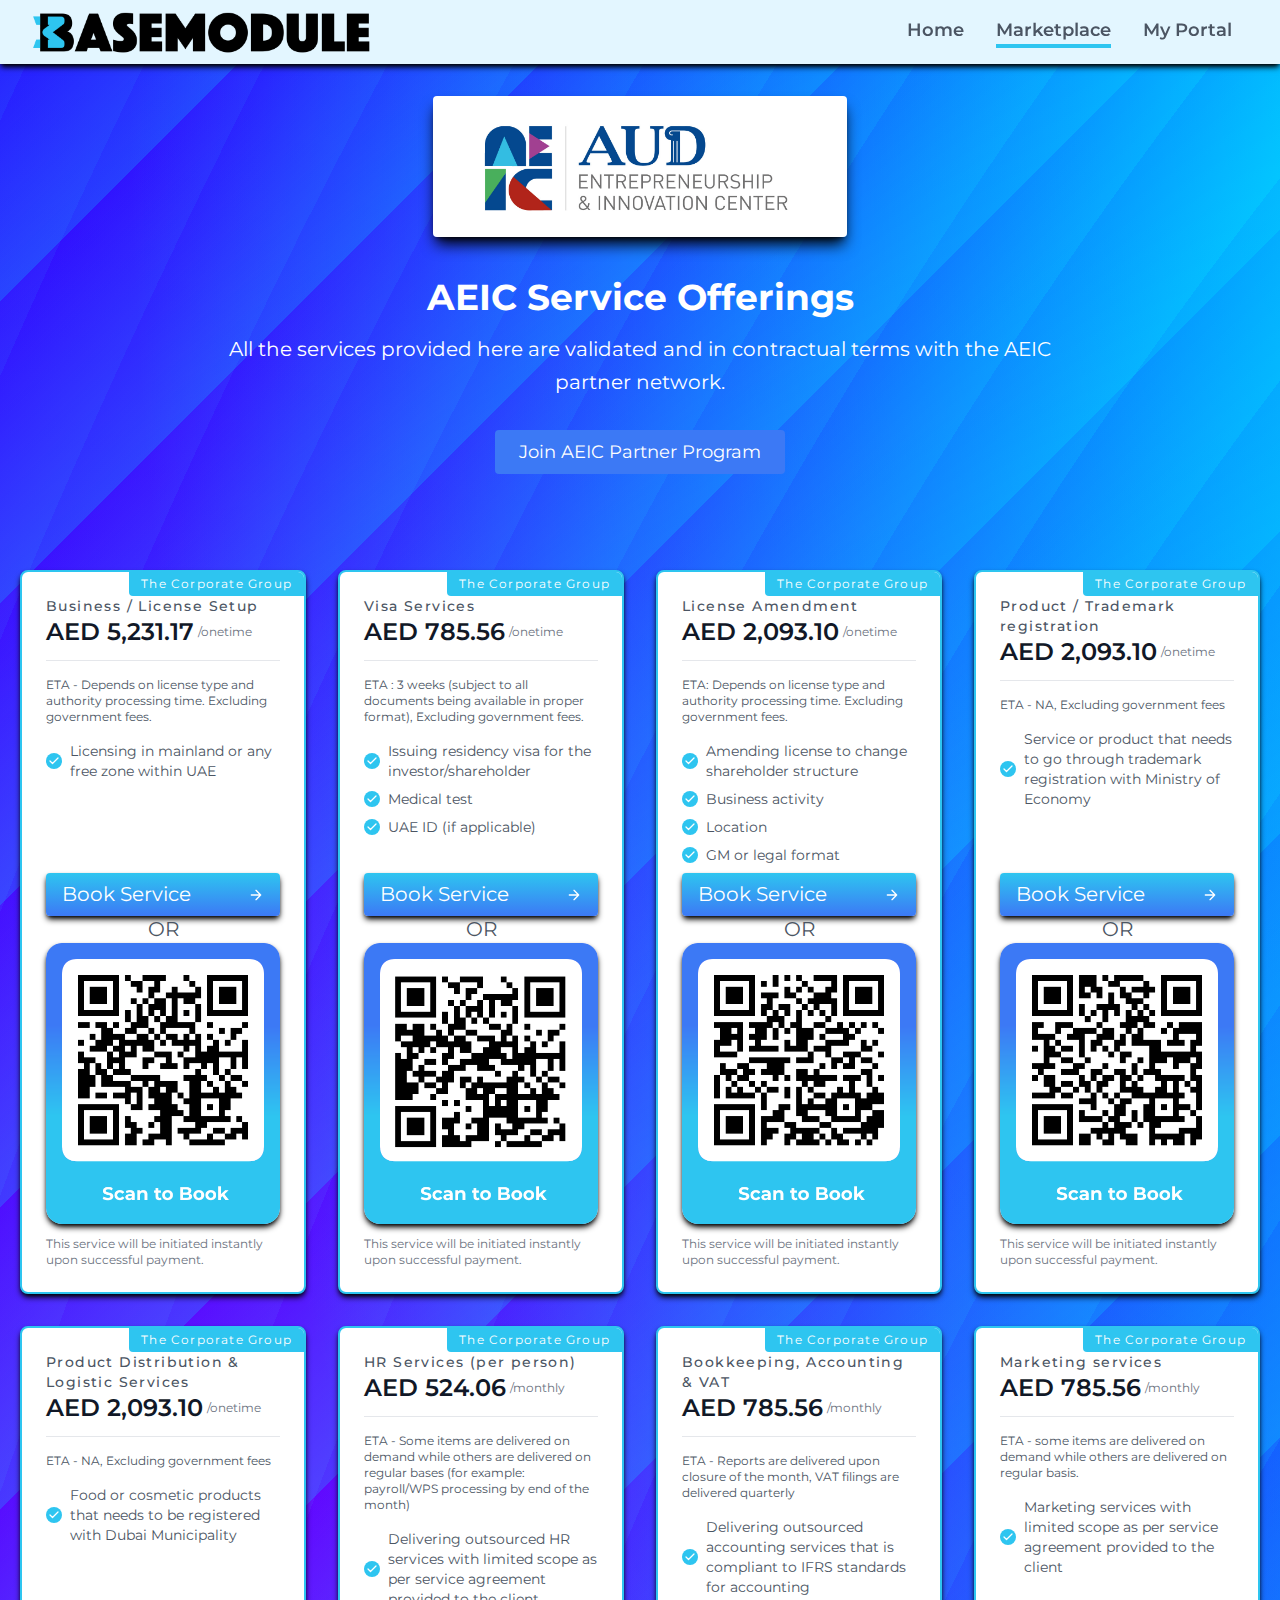
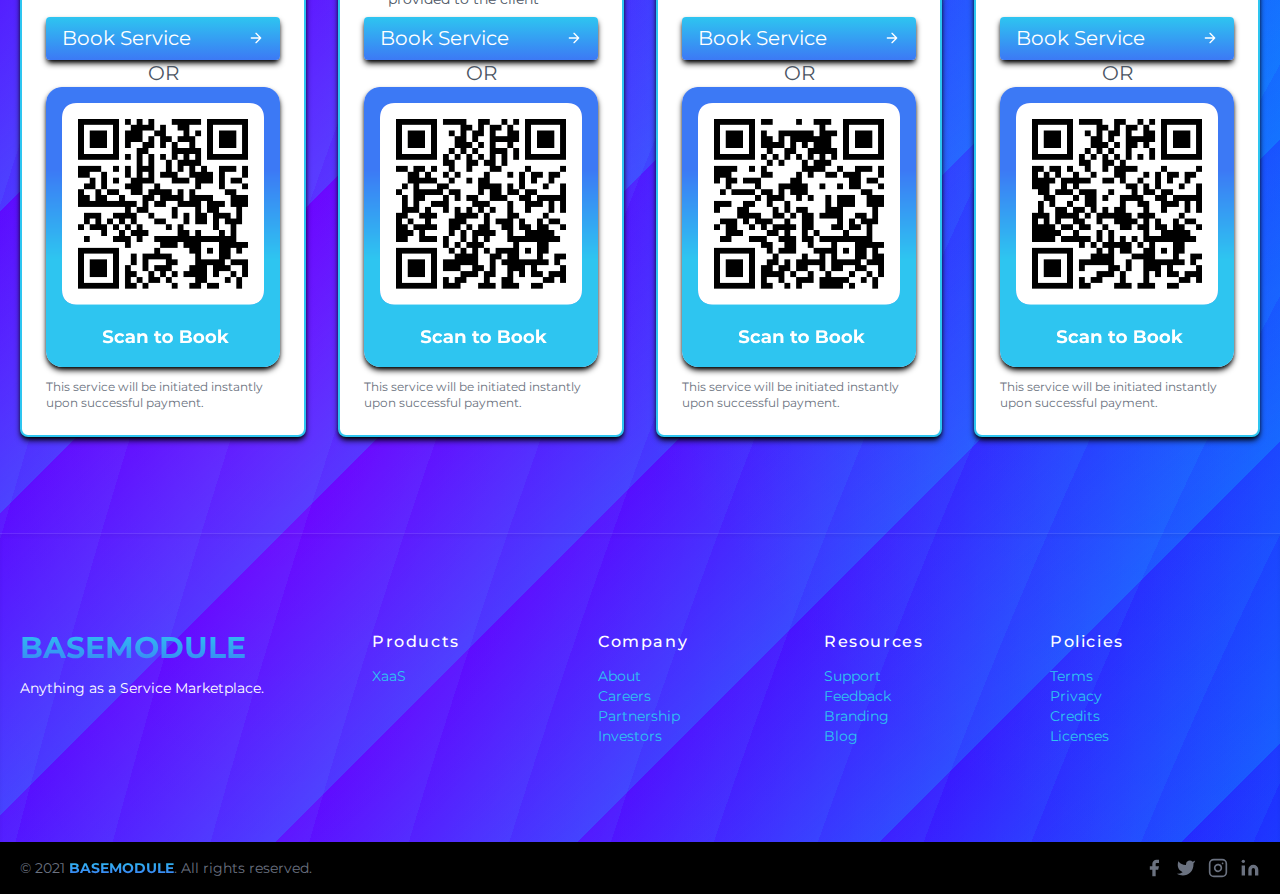
==== commit def6cba2: "Updated marketplace and landing page" ====
--- a/marketplace.html
+++ b/marketplace.html
@@ -240,7 +240,7 @@
 
             <button
               class="shadow-md shadow-black flex items-center mt-auto text-white bg-gradient-to-b from-primary1 to-primary2 border-0 py-2 px-4 w-full focus:outline-none hover:bg-gradient-to-t rounded"
-              onclick="location.href='https://book.stripe.com/28og2g3vK9FjdOgbIK'">Initiate Service
+              onclick="location.href='https://book.stripe.com/28og2g3vK9FjdOgbIK'">Book Service
               <svg fill="none" stroke="currentColor" stroke-linecap="round" stroke-linejoin="round" stroke-width="2"
                 class="w-4 h-4 ml-auto" viewBox="0 0 24 24">
                 <path d="M5 12h14M12 5l7 7-7 7"></path>
--- a/assets/styles/basemodule.css
+++ b/assets/styles/basemodule.css
@@ -792,10 +792,6 @@
   margin-top: 3rem;
 }
 
-.mb-6 {
-  margin-bottom: 1.5rem;
-}
-
 .mt-auto {
   margin-top: auto;
 }
@@ -1815,10 +1811,6 @@
   border-radius: 1.5rem;
 }
 
-.rounded-xl {
-  border-radius: 0.75rem;
-}
-
 .rounded-2xl {
   border-radius: 1rem;
 }
@@ -2437,6 +2429,10 @@
   font-size: 30px;
 }
 
+.text-\[20px\] {
+  font-size: 20px;
+}
+
 .text-sm {
   font-size: 0.875rem;
   line-height: 1.25rem;
@@ -2452,10 +2448,6 @@
   line-height: 1.75rem;
 }
 
-.text-\[20px\] {
-  font-size: 20px;
-}
-
 .text-\[25px\] {
   font-size: 25px;
 }
@@ -2556,24 +2548,24 @@
   line-height: 1;
 }
 
+.leading-relaxed {
+  line-height: 1.625;
+}
+
+.leading-\[30px\] {
+  line-height: 30px;
+}
+
+.leading-7 {
+  line-height: 1.75rem;
+}
+
+.leading-8 {
+  line-height: 2rem;
+}
+
 .leading-\[36px\] {
   line-height: 36px;
-}
-
-.leading-relaxed {
-  line-height: 1.625;
-}
-
-.leading-\[30px\] {
-  line-height: 30px;
-}
-
-.leading-7 {
-  line-height: 1.75rem;
-}
-
-.leading-8 {
-  line-height: 2rem;
 }
 
 .tracking-widest {
@@ -3574,12 +3566,12 @@
     height: 9rem;
   }
 
+  .md\:w-2\/3 {
+    width: 66.666667%;
+  }
+
   .md\:w-1\/2 {
     width: 50%;
-  }
-
-  .md\:w-2\/3 {
-    width: 66.666667%;
   }
 
   .md\:w-1\/3 {
@@ -3642,6 +3634,11 @@
   .md\:text-left {
     text-align: left;
   }
+
+  .md\:text-2xl {
+    font-size: 1.5rem;
+    line-height: 2rem;
+  }
 }
 
 @media (min-width: 1024px) {
@@ -3677,16 +3674,16 @@
     width: auto;
   }
 
+  .lg\:w-1\/2 {
+    width: 50%;
+  }
+
+  .lg\:w-1\/4 {
+    width: 25%;
+  }
+
   .lg\:w-1\/3 {
     width: 33.333333%;
-  }
-
-  .lg\:w-1\/2 {
-    width: 50%;
-  }
-
-  .lg\:w-1\/4 {
-    width: 25%;
   }
 
   .lg\:w-2\/3 {
@@ -3769,12 +3766,12 @@
 }
 
 @media (min-width: 1280px) {
+  .xl\:w-1\/3 {
+    width: 33.333333%;
+  }
+
   .xl\:w-2\/5 {
     width: 40%;
-  }
-
-  .xl\:w-1\/3 {
-    width: 33.333333%;
   }
 
   .xl\:w-1\/4 {
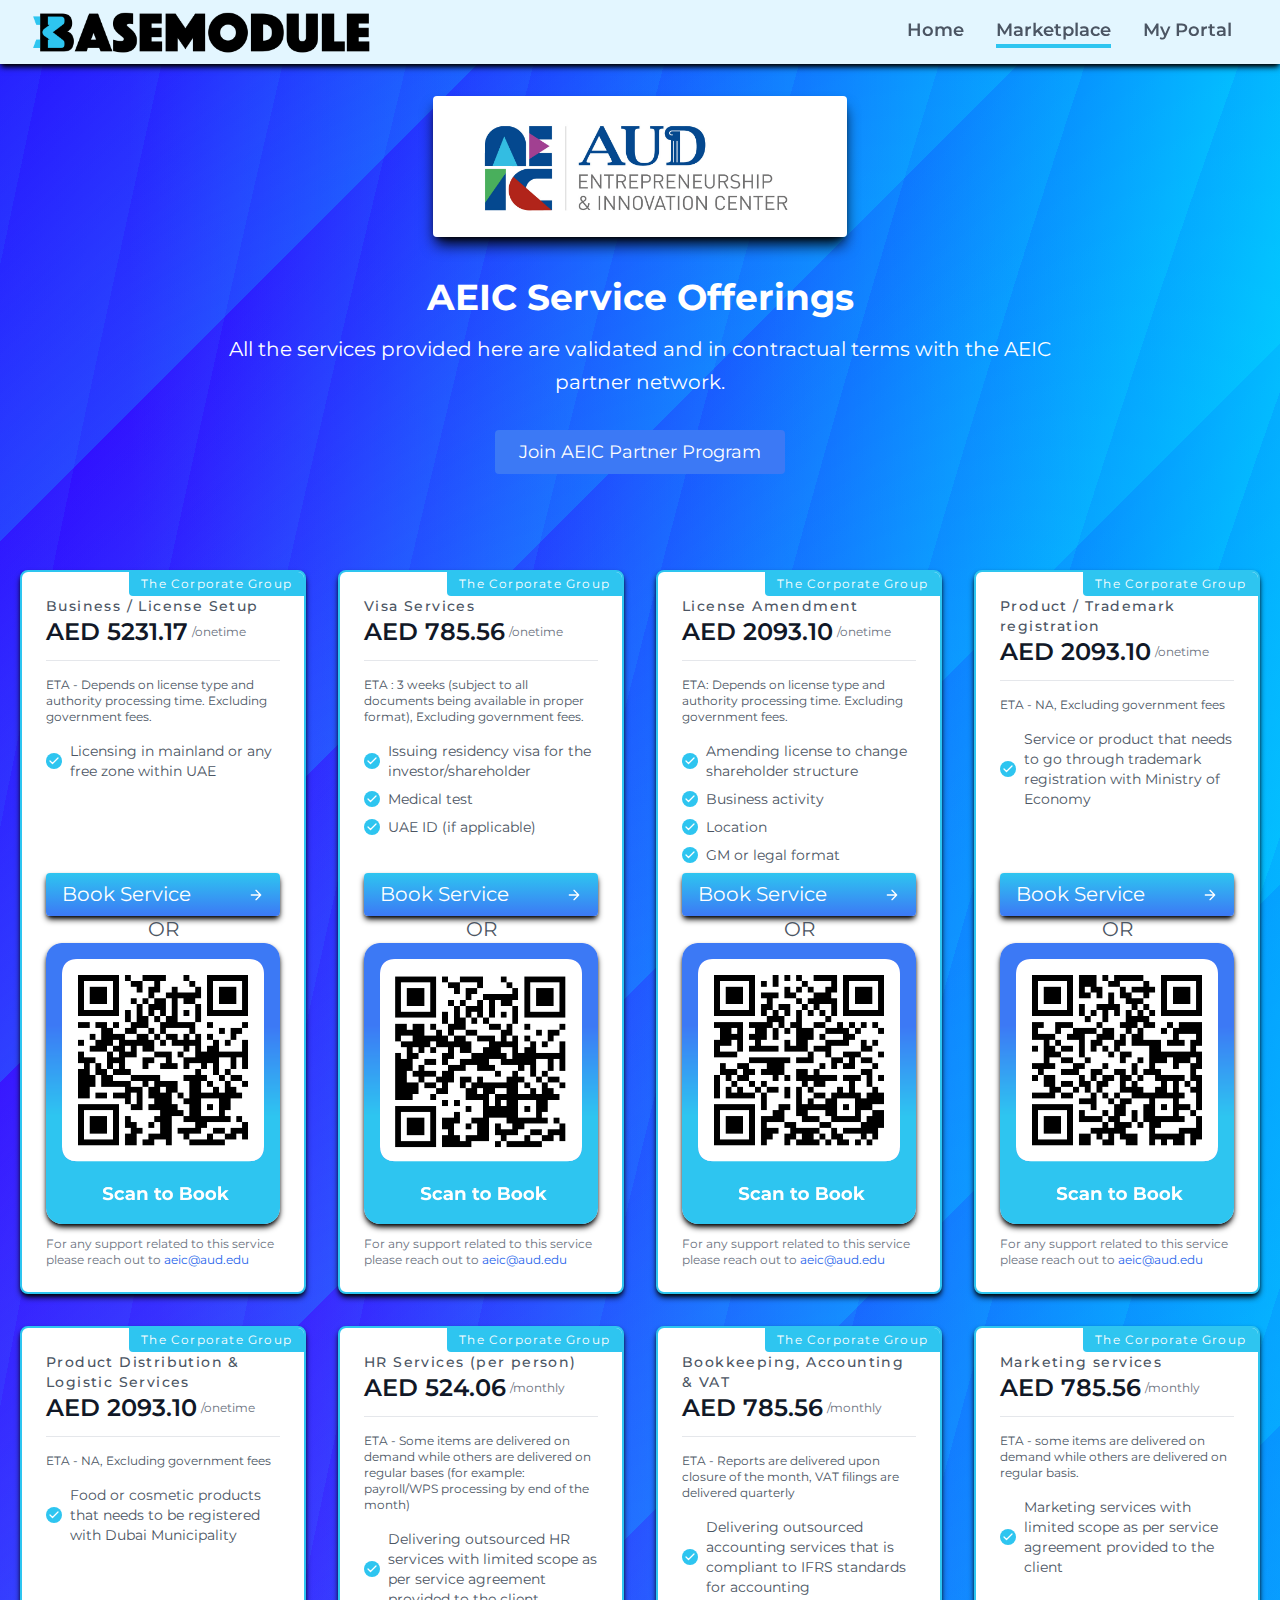
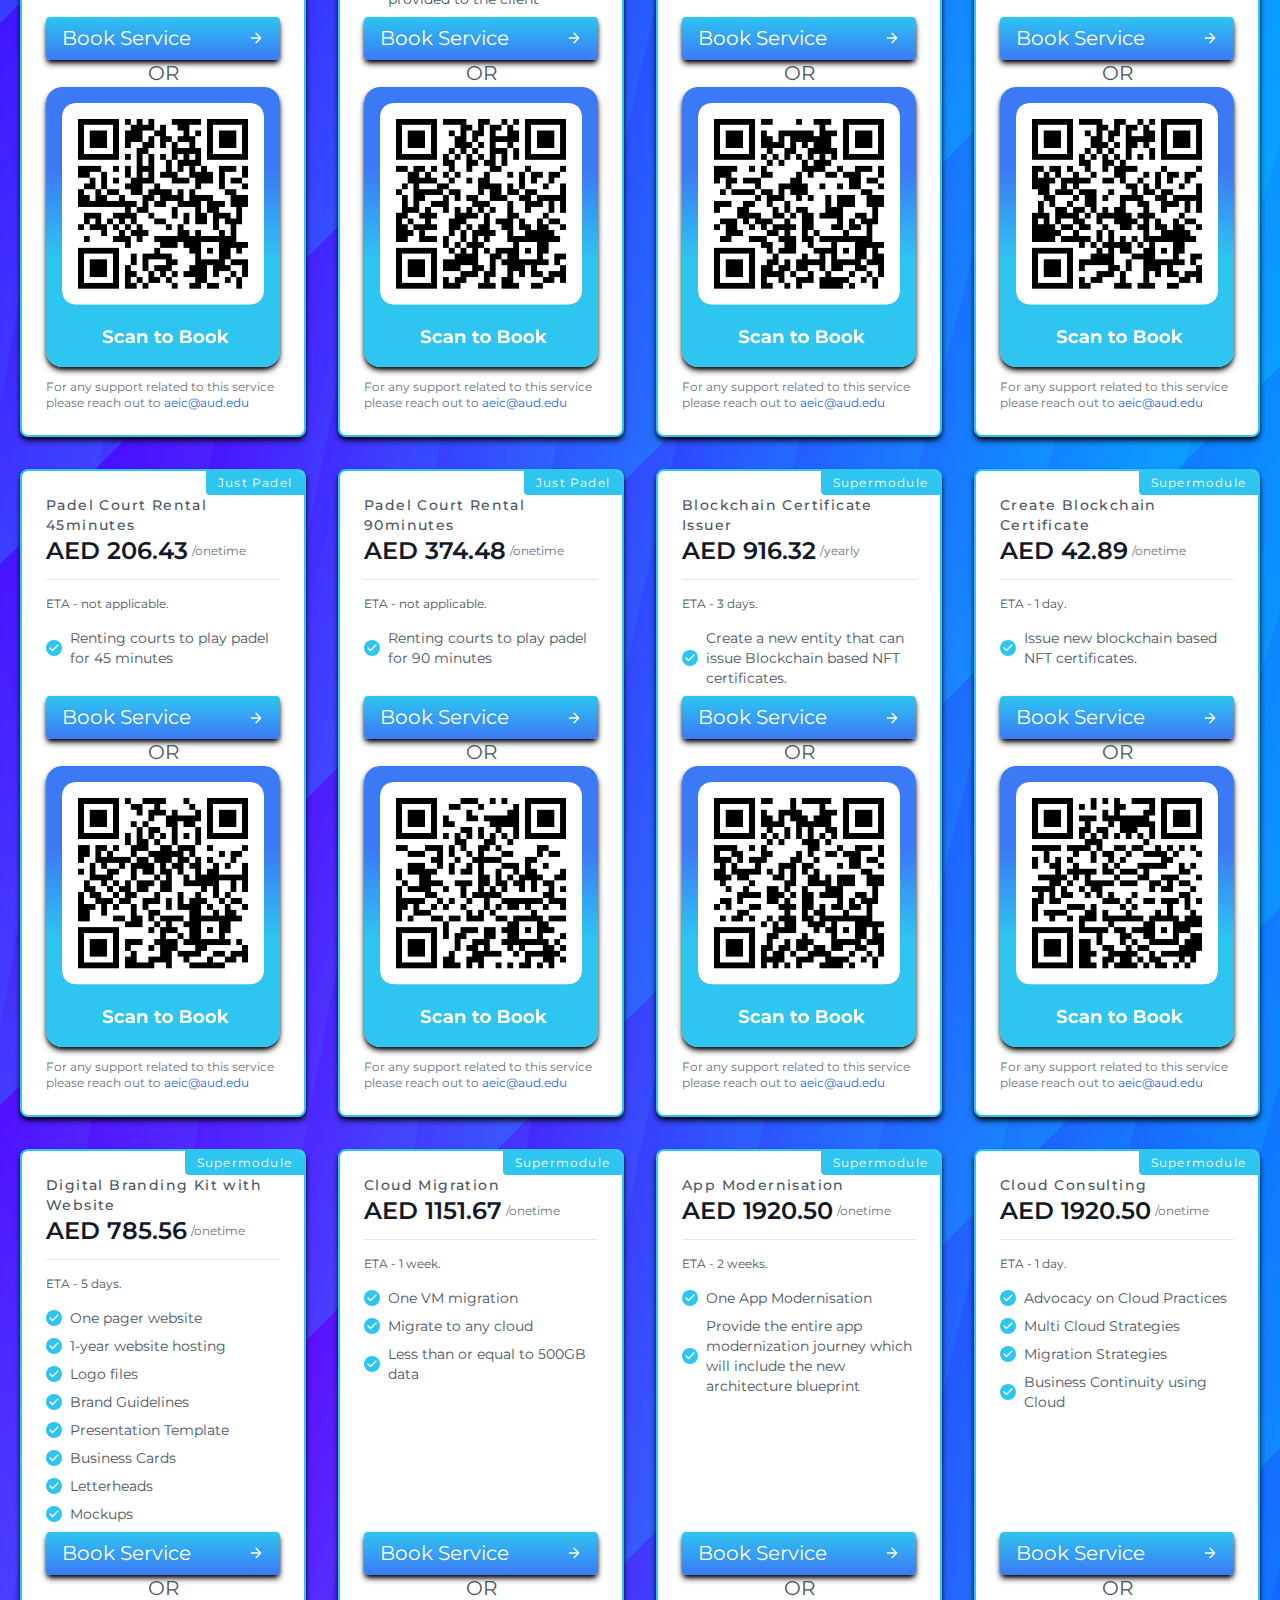
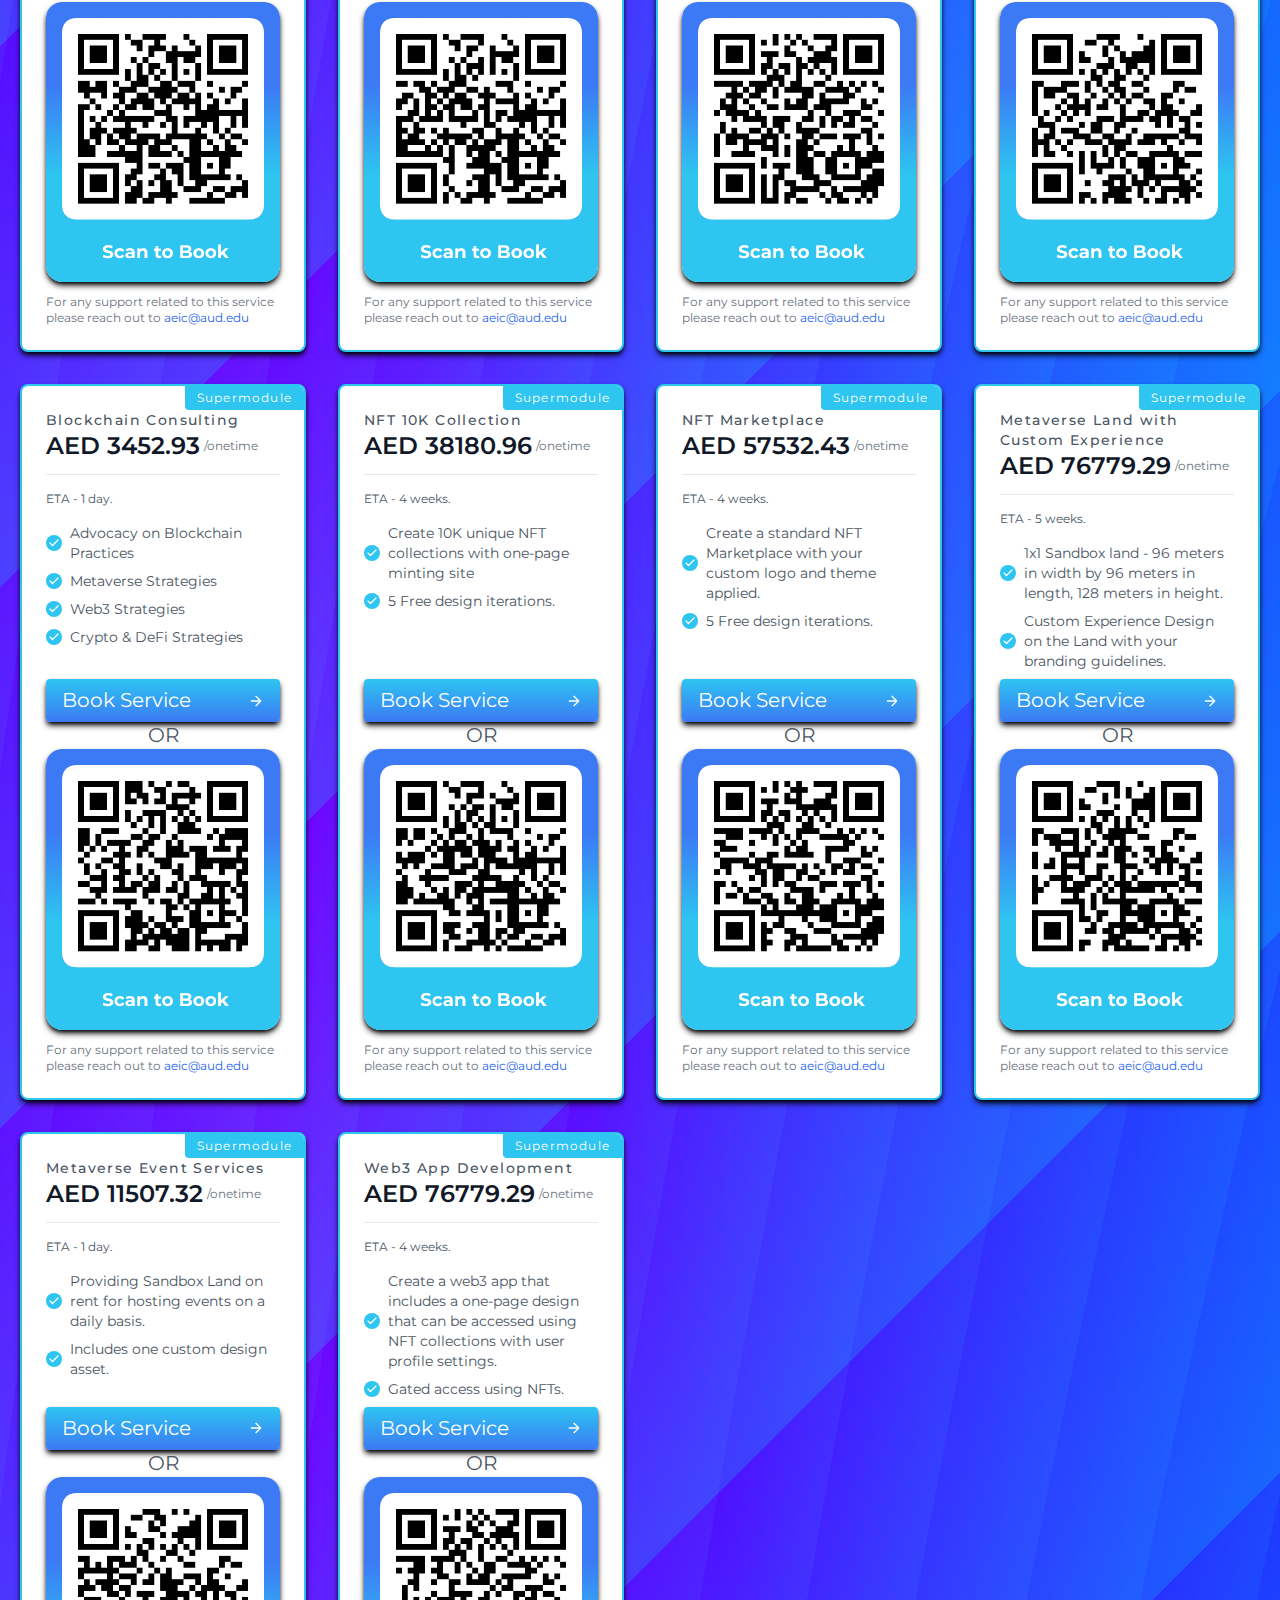
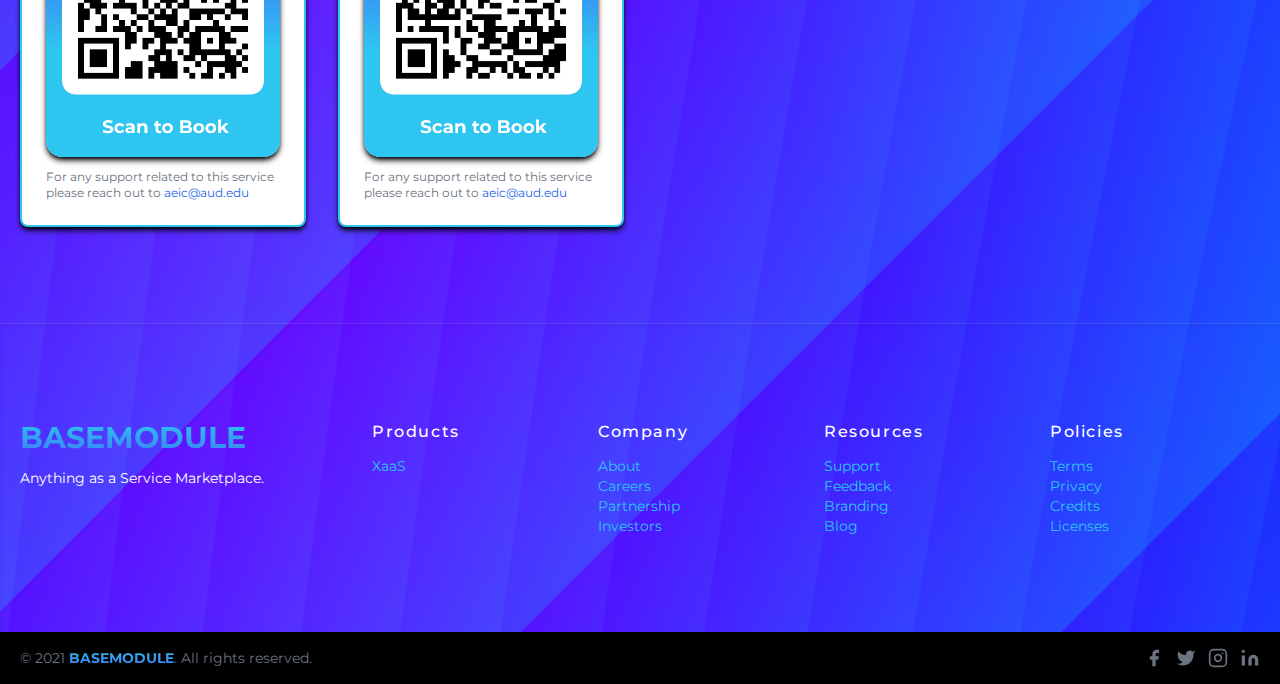
==== commit 4115d1b6: "Updated marketplace to include JPL & SME" ====
--- a/marketplace.html
+++ b/marketplace.html
@@ -132,7 +132,8 @@
           </li>
           <li>
             <div class="flex flex-col items-center text-center justify-center md:pr-8">
-              <a class="hover:text-primary2 focus:text-primary1" href="https://billing.stripe.com/p/login/aEU3cechn8Av9NKeUU" id="product">
+              <a class="hover:text-primary2 focus:text-primary1"
+                href="https://billing.stripe.com/p/login/aEU3cechn8Av9NKeUU" id="product">
                 <h2 class=" title-font mt-4 text-lg">My Portal</h2>
               </a>
               <div id="menu3-underline" class="w-full h-1 bg-primary1  mb-4 hidden"></div>
@@ -199,11 +200,13 @@
         src="./assets/images/aeic.jpg">
       <div class="text-center lg:w-2/3 w-full">
         <h1 class="title-font sm:text-4xl text-xl mb-4 font-bold ">AEIC Service Offerings</h1>
-        <p class="mb-8 leading-relaxed">All the services provided here are validated and in contractual terms with the AEIC partner network.</p>
+        <p class="mb-8 leading-relaxed">All the services provided here are validated and in contractual terms with the
+          AEIC partner network.</p>
         <div class="flex justify-center">
           <button
-            class="inline-flex text-white bg-primary2 border-0 py-2 px-6 focus:outline-none hover:bg-primary1 rounded text-lg">Join AEIC Partner Program</button>
-         </div>
+            class="inline-flex text-white bg-primary2 border-0 py-2 px-6 focus:outline-none hover:bg-primary1 rounded text-lg">Join
+            AEIC Partner Program</button>
+        </div>
       </div>
     </div>
   </section>
@@ -215,14 +218,15 @@
         <div class="p-4 xl:w-1/4 md:w-1/2 w-full">
           <div
             class="h-full p-6 rounded-lg border-2 bg-white shadow-md shadow-black border-primary1 flex flex-col relative overflow-hidden">
-            <span
-              class="bg-primary1 text-white px-3 py-1 tracking-widest text-xs absolute right-0 top-0 rounded-bl">The Corporate Group</span>
+            <span class="bg-primary1 text-white px-3 py-1 tracking-widest text-xs absolute right-0 top-0 rounded-bl">The
+              Corporate Group</span>
 
             <h2 class="text-sm tracking-widest title-font mb-1 font-medium">Business / License Setup</h2>
-            <h1 class="text-2xl font-semibold text-gray-900 leading-none flex items-center pb-4 mb-4 border-b border-gray-200">
-              <span>AED 5,231.17</span>
-              <span class="text-xs ml-1 font-normal text-gray-500">/onetime</span>
-              
+            <h1
+              class="text-2xl font-semibold text-gray-900 leading-none flex items-center pb-4 mb-4 border-b border-gray-200">
+              <span>AED 5231.17</span>
+              <span class="text-xs ml-1 font-normal text-gray-500">/onetime</span>
+
             </h1>
             <h3 class="text-xs pb-2 mb-2">
               ETA - Depends on license type and authority processing time. Excluding government fees.
@@ -236,7 +240,7 @@
                 </svg>
               </span>Licensing in mainland or any free zone within UAE
             </p>
-    
+
 
             <button
               class="shadow-md shadow-black flex items-center mt-auto text-white bg-gradient-to-b from-primary1 to-primary2 border-0 py-2 px-4 w-full focus:outline-none hover:bg-gradient-to-t rounded"
@@ -250,20 +254,21 @@
               OR
             </p>
             <img class="rounded-2xl shadow-md shadow-black" src="./assets/images/TCG_SVC1_QR.png" />
-            <p class="text-xs text-gray-500 mt-3">This service will be initiated instantly upon successful payment.</p>
-          </div>
-        </div>
-        <div class="p-4 xl:w-1/4 md:w-1/2 w-full">
-          <div
-            class="h-full p-6 rounded-lg border-2 bg-white shadow-md shadow-black border-primary1 flex flex-col relative overflow-hidden">
-            <span
-              class="bg-primary1 text-white px-3 py-1 tracking-widest text-xs absolute right-0 top-0 rounded-bl">The Corporate Group</span>
+            <p class="text-xs text-gray-500 mt-3">For any support related to this service please reach out to <a class="text-blue-600" href="mailto:aeic@aud.edu?subject=Support Request for TCG_SVC1&body=Please describe your support needs.">aeic@aud.edu</a></p>
+          </div>
+        </div>
+        <div class="p-4 xl:w-1/4 md:w-1/2 w-full">
+          <div
+            class="h-full p-6 rounded-lg border-2 bg-white shadow-md shadow-black border-primary1 flex flex-col relative overflow-hidden">
+            <span class="bg-primary1 text-white px-3 py-1 tracking-widest text-xs absolute right-0 top-0 rounded-bl">The
+              Corporate Group</span>
 
             <h2 class="text-sm tracking-widest title-font mb-1 font-medium"> Visa Services</h2>
-            <h1 class="text-2xl font-semibold text-gray-900 leading-none flex items-center pb-4 mb-4 border-b border-gray-200">
+            <h1
+              class="text-2xl font-semibold text-gray-900 leading-none flex items-center pb-4 mb-4 border-b border-gray-200">
               <span>AED 785.56</span>
               <span class="text-xs ml-1 font-normal text-gray-500">/onetime</span>
-              
+
             </h1>
             <h3 class="text-xs pb-2 mb-2">
               ETA : 3 weeks (subject to all documents being available in proper format), Excluding government fees.
@@ -309,20 +314,21 @@
               OR
             </p>
             <img class="rounded-2xl shadow-md shadow-black" src="./assets/images/TCG_SVC2_QR.png" />
-            <p class="text-xs text-gray-500 mt-3">This service will be initiated instantly upon successful payment.</p>
-          </div>
-        </div>
-        <div class="p-4 xl:w-1/4 md:w-1/2 w-full">
-          <div
-            class="h-full p-6 rounded-lg border-2 bg-white shadow-md shadow-black border-primary1 flex flex-col relative overflow-hidden">
-            <span
-              class="bg-primary1 text-white px-3 py-1 tracking-widest text-xs absolute right-0 top-0 rounded-bl">The Corporate Group</span>
+            <p class="text-xs text-gray-500 mt-3">For any support related to this service please reach out to <a class="text-blue-600" href="mailto:aeic@aud.edu?subject=Support Request for TCG_SVC2&body=Please describe your support needs.">aeic@aud.edu</a></p>
+          </div>
+        </div>
+        <div class="p-4 xl:w-1/4 md:w-1/2 w-full">
+          <div
+            class="h-full p-6 rounded-lg border-2 bg-white shadow-md shadow-black border-primary1 flex flex-col relative overflow-hidden">
+            <span class="bg-primary1 text-white px-3 py-1 tracking-widest text-xs absolute right-0 top-0 rounded-bl">The
+              Corporate Group</span>
 
             <h2 class="text-sm tracking-widest title-font mb-1 font-medium">License Amendment</h2>
-            <h1 class="text-2xl font-semibold text-gray-900 leading-none flex items-center pb-4 mb-4 border-b border-gray-200">
-              <span>AED 2,093.10</span>
-              <span class="text-xs ml-1 font-normal text-gray-500">/onetime</span>
-              
+            <h1
+              class="text-2xl font-semibold text-gray-900 leading-none flex items-center pb-4 mb-4 border-b border-gray-200">
+              <span>AED 2093.10</span>
+              <span class="text-xs ml-1 font-normal text-gray-500">/onetime</span>
+
             </h1>
             <h3 class="text-xs pb-2 mb-2">
               ETA: Depends on license type and authority processing time. Excluding government fees.
@@ -376,20 +382,21 @@
               OR
             </p>
             <img class="rounded-2xl shadow-md shadow-black" src="./assets/images/TCG_SVC3_QR.png" />
-            <p class="text-xs text-gray-500 mt-3">This service will be initiated instantly upon successful payment.</p>
-          </div>
-        </div>
-        <div class="p-4 xl:w-1/4 md:w-1/2 w-full">
-          <div
-            class="h-full p-6 rounded-lg border-2 bg-white shadow-md shadow-black border-primary1 flex flex-col relative overflow-hidden">
-            <span
-              class="bg-primary1 text-white px-3 py-1 tracking-widest text-xs absolute right-0 top-0 rounded-bl">The Corporate Group</span>
+            <p class="text-xs text-gray-500 mt-3">For any support related to this service please reach out to <a class="text-blue-600" href="mailto:aeic@aud.edu?subject=Support Request for TCG_SVC3&body=Please describe your support needs.">aeic@aud.edu</a></p>
+          </div>
+        </div>
+        <div class="p-4 xl:w-1/4 md:w-1/2 w-full">
+          <div
+            class="h-full p-6 rounded-lg border-2 bg-white shadow-md shadow-black border-primary1 flex flex-col relative overflow-hidden">
+            <span class="bg-primary1 text-white px-3 py-1 tracking-widest text-xs absolute right-0 top-0 rounded-bl">The
+              Corporate Group</span>
 
             <h2 class="text-sm tracking-widest title-font mb-1 font-medium">Product / Trademark registration</h2>
-            <h1 class="text-2xl font-semibold text-gray-900 leading-none flex items-center pb-4 mb-4 border-b border-gray-200">
-              <span>AED 2,093.10</span>
-              <span class="text-xs ml-1 font-normal text-gray-500">/onetime</span>
-              
+            <h1
+              class="text-2xl font-semibold text-gray-900 leading-none flex items-center pb-4 mb-4 border-b border-gray-200">
+              <span>AED 2093.10</span>
+              <span class="text-xs ml-1 font-normal text-gray-500">/onetime</span>
+
             </h1>
             <h3 class="text-xs pb-2 mb-2">
               ETA - NA, Excluding government fees
@@ -403,7 +410,7 @@
                 </svg>
               </span>Service or product that needs to go through trademark registration with Ministry of Economy
             </p>
-         
+
 
             <button
               class="shadow-md shadow-black flex items-center mt-auto text-white bg-gradient-to-b from-primary1 to-primary2 border-0 py-2 px-4 w-full focus:outline-none hover:bg-gradient-to-t rounded"
@@ -417,20 +424,22 @@
               OR
             </p>
             <img class="rounded-2xl shadow-md shadow-black" src="./assets/images/TCG_SVC4_QR.png" />
-            <p class="text-xs text-gray-500 mt-3">This service will be initiated instantly upon successful payment.</p>
-          </div>
-        </div>
-        <div class="p-4 xl:w-1/4 md:w-1/2 w-full">
-          <div
-            class="h-full p-6 rounded-lg border-2 bg-white shadow-md shadow-black border-primary1 flex flex-col relative overflow-hidden">
-            <span
-              class="bg-primary1 text-white px-3 py-1 tracking-widest text-xs absolute right-0 top-0 rounded-bl">The Corporate Group</span>
-
-            <h2 class="text-sm tracking-widest title-font mb-1 font-medium">Product Distribution & Logistic Services</h2>
-            <h1 class="text-2xl font-semibold text-gray-900 leading-none flex items-center pb-4 mb-4 border-b border-gray-200">
-              <span>AED 2,093.10</span>
-              <span class="text-xs ml-1 font-normal text-gray-500">/onetime</span>
-              
+            <p class="text-xs text-gray-500 mt-3">For any support related to this service please reach out to <a class="text-blue-600" href="mailto:aeic@aud.edu?subject=Support Request for TCG_SVC4&body=Please describe your support needs.">aeic@aud.edu</a></p>
+          </div>
+        </div>
+        <div class="p-4 xl:w-1/4 md:w-1/2 w-full">
+          <div
+            class="h-full p-6 rounded-lg border-2 bg-white shadow-md shadow-black border-primary1 flex flex-col relative overflow-hidden">
+            <span class="bg-primary1 text-white px-3 py-1 tracking-widest text-xs absolute right-0 top-0 rounded-bl">The
+              Corporate Group</span>
+
+            <h2 class="text-sm tracking-widest title-font mb-1 font-medium">Product Distribution & Logistic Services
+            </h2>
+            <h1
+              class="text-2xl font-semibold text-gray-900 leading-none flex items-center pb-4 mb-4 border-b border-gray-200">
+              <span>AED 2093.10</span>
+              <span class="text-xs ml-1 font-normal text-gray-500">/onetime</span>
+
             </h1>
             <h3 class="text-xs pb-2 mb-2">
               ETA - NA, Excluding government fees
@@ -444,7 +453,7 @@
                 </svg>
               </span>Food or cosmetic products that needs to be registered with Dubai Municipality
             </p>
-         
+
 
             <button
               class="shadow-md shadow-black flex items-center mt-auto text-white bg-gradient-to-b from-primary1 to-primary2 border-0 py-2 px-4 w-full focus:outline-none hover:bg-gradient-to-t rounded"
@@ -458,34 +467,37 @@
               OR
             </p>
             <img class="rounded-2xl shadow-md shadow-black" src="./assets/images/TCG_SVC5_QR.png" />
-            <p class="text-xs text-gray-500 mt-3">This service will be initiated instantly upon successful payment.</p>
-          </div>
-        </div>
-        <div class="p-4 xl:w-1/4 md:w-1/2 w-full">
-          <div
-            class="h-full p-6 rounded-lg border-2 bg-white shadow-md shadow-black border-primary1 flex flex-col relative overflow-hidden">
-            <span
-              class="bg-primary1 text-white px-3 py-1 tracking-widest text-xs absolute right-0 top-0 rounded-bl">The Corporate Group</span>
+            <p class="text-xs text-gray-500 mt-3">For any support related to this service please reach out to <a class="text-blue-600" href="mailto:aeic@aud.edu?subject=Support Request for TCG_SVC5&body=Please describe your support needs.">aeic@aud.edu</a></p>
+          </div>
+        </div>
+        <div class="p-4 xl:w-1/4 md:w-1/2 w-full">
+          <div
+            class="h-full p-6 rounded-lg border-2 bg-white shadow-md shadow-black border-primary1 flex flex-col relative overflow-hidden">
+            <span class="bg-primary1 text-white px-3 py-1 tracking-widest text-xs absolute right-0 top-0 rounded-bl">The
+              Corporate Group</span>
 
             <h2 class="text-sm tracking-widest title-font mb-1 font-medium">HR Services (per person)</h2>
-            <h1 class="text-2xl font-semibold text-gray-900 leading-none flex items-center pb-4 mb-4 border-b border-gray-200">
+            <h1
+              class="text-2xl font-semibold text-gray-900 leading-none flex items-center pb-4 mb-4 border-b border-gray-200">
               <span>AED 524.06</span>
               <span class="text-xs ml-1 font-normal text-gray-500">/monthly</span>
-              
-            </h1>
-            <h3 class="text-xs pb-2 mb-2">
-              ETA - Some items are delivered on demand while others are delivered on regular bases (for example: payroll/WPS processing by end of the month)
-            </h3>
-            <p class="flex items-center text-gray-600 mb-2 text-sm">
-              <span
-                class="w-4 h-4 mr-2 inline-flex items-center justify-center bg-primary1 text-white rounded-full flex-shrink-0">
-                <svg fill="none" stroke="currentColor" stroke-linecap="round" stroke-linejoin="round" stroke-width="2.5"
-                  class="w-3 h-3" viewBox="0 0 24 24">
-                  <path d="M20 6L9 17l-5-5"></path>
-                </svg>
-              </span>Delivering outsourced HR services with limited scope as per service agreement provided to the client
-            </p>
-         
+
+            </h1>
+            <h3 class="text-xs pb-2 mb-2">
+              ETA - Some items are delivered on demand while others are delivered on regular bases (for example:
+              payroll/WPS processing by end of the month)
+            </h3>
+            <p class="flex items-center text-gray-600 mb-2 text-sm">
+              <span
+                class="w-4 h-4 mr-2 inline-flex items-center justify-center bg-primary1 text-white rounded-full flex-shrink-0">
+                <svg fill="none" stroke="currentColor" stroke-linecap="round" stroke-linejoin="round" stroke-width="2.5"
+                  class="w-3 h-3" viewBox="0 0 24 24">
+                  <path d="M20 6L9 17l-5-5"></path>
+                </svg>
+              </span>Delivering outsourced HR services with limited scope as per service agreement provided to the
+              client
+            </p>
+
 
             <button
               class="shadow-md shadow-black flex items-center mt-auto text-white bg-gradient-to-b from-primary1 to-primary2 border-0 py-2 px-4 w-full focus:outline-none hover:bg-gradient-to-t rounded"
@@ -499,20 +511,22 @@
               OR
             </p>
             <img class="rounded-2xl shadow-md shadow-black" src="./assets/images/TCG_SVC6_QR.png" />
-            <p class="text-xs text-gray-500 mt-3">This service will be initiated instantly upon successful payment.</p>
-          </div>
-        </div>
-        <div class="p-4 xl:w-1/4 md:w-1/2 w-full">
-          <div
-            class="h-full p-6 rounded-lg border-2 bg-white shadow-md shadow-black border-primary1 flex flex-col relative overflow-hidden">
-            <span
-              class="bg-primary1 text-white px-3 py-1 tracking-widest text-xs absolute right-0 top-0 rounded-bl">The Corporate Group</span>
+            <p class="text-xs text-gray-500 mt-3">For any support related to this service please reach out to <a class="text-blue-600" href="mailto:aeic@aud.edu?subject=Support Request for TCG_SVC6&body=Please describe your support needs.">aeic@aud.edu</a></p>
+       
+          </div>
+        </div>
+        <div class="p-4 xl:w-1/4 md:w-1/2 w-full">
+          <div
+            class="h-full p-6 rounded-lg border-2 bg-white shadow-md shadow-black border-primary1 flex flex-col relative overflow-hidden">
+            <span class="bg-primary1 text-white px-3 py-1 tracking-widest text-xs absolute right-0 top-0 rounded-bl">The
+              Corporate Group</span>
 
             <h2 class="text-sm tracking-widest title-font mb-1 font-medium">Bookkeeping, Accounting & VAT</h2>
-            <h1 class="text-2xl font-semibold text-gray-900 leading-none flex items-center pb-4 mb-4 border-b border-gray-200">
+            <h1
+              class="text-2xl font-semibold text-gray-900 leading-none flex items-center pb-4 mb-4 border-b border-gray-200">
               <span>AED 785.56</span>
               <span class="text-xs ml-1 font-normal text-gray-500">/monthly</span>
-              
+
             </h1>
             <h3 class="text-xs pb-2 mb-2">
               ETA - Reports are delivered upon closure of the month, VAT filings are delivered quarterly
@@ -526,7 +540,7 @@
                 </svg>
               </span>Delivering outsourced accounting services that is compliant to IFRS standards for accounting
             </p>
-         
+
 
             <button
               class="shadow-md shadow-black flex items-center mt-auto text-white bg-gradient-to-b from-primary1 to-primary2 border-0 py-2 px-4 w-full focus:outline-none hover:bg-gradient-to-t rounded"
@@ -540,48 +554,864 @@
               OR
             </p>
             <img class="rounded-2xl shadow-md shadow-black" src="./assets/images/TCG_SVC7_QR.png" />
-            <p class="text-xs text-gray-500 mt-3">This service will be initiated instantly upon successful payment.</p>
-          </div>
-        </div>
-        <div class="p-4 xl:w-1/4 md:w-1/2 w-full">
-          <div
-            class="h-full p-6 rounded-lg border-2 bg-white shadow-md shadow-black border-primary1 flex flex-col relative overflow-hidden">
-            <span
-              class="bg-primary1 text-white px-3 py-1 tracking-widest text-xs absolute right-0 top-0 rounded-bl">The Corporate Group</span>
+            <p class="text-xs text-gray-500 mt-3">For any support related to this service please reach out to <a class="text-blue-600" href="mailto:aeic@aud.edu?subject=Support Request for TCG_SVC7&body=Please describe your support needs.">aeic@aud.edu</a></p>
+       
+          </div>
+        </div>
+        <div class="p-4 xl:w-1/4 md:w-1/2 w-full">
+          <div
+            class="h-full p-6 rounded-lg border-2 bg-white shadow-md shadow-black border-primary1 flex flex-col relative overflow-hidden">
+            <span class="bg-primary1 text-white px-3 py-1 tracking-widest text-xs absolute right-0 top-0 rounded-bl">The
+              Corporate Group</span>
 
             <h2 class="text-sm tracking-widest title-font mb-1 font-medium">Marketing services</h2>
-            <h1 class="text-2xl font-semibold text-gray-900 leading-none flex items-center pb-4 mb-4 border-b border-gray-200">
+            <h1
+              class="text-2xl font-semibold text-gray-900 leading-none flex items-center pb-4 mb-4 border-b border-gray-200">
               <span>AED 785.56</span>
               <span class="text-xs ml-1 font-normal text-gray-500">/monthly</span>
+
+            </h1>
+            <h3 class="text-xs pb-2 mb-2">
+              ETA - some items are delivered on demand while others are delivered on regular basis.
+            </h3>
+            <p class="flex items-center text-gray-600 mb-2 text-sm">
+              <span
+                class="w-4 h-4 mr-2 inline-flex items-center justify-center bg-primary1 text-white rounded-full flex-shrink-0">
+                <svg fill="none" stroke="currentColor" stroke-linecap="round" stroke-linejoin="round" stroke-width="2.5"
+                  class="w-3 h-3" viewBox="0 0 24 24">
+                  <path d="M20 6L9 17l-5-5"></path>
+                </svg>
+              </span>Marketing services with limited scope as per service agreement provided to the client
+            </p>
+
+
+            <button
+              class="shadow-md shadow-black flex items-center mt-auto text-white bg-gradient-to-b from-primary1 to-primary2 border-0 py-2 px-4 w-full focus:outline-none hover:bg-gradient-to-t rounded"
+              onclick="location.href='https://buy.stripe.com/7sI3fu7M07xbcKcfZ7'">Book Service
+              <svg fill="none" stroke="currentColor" stroke-linecap="round" stroke-linejoin="round" stroke-width="2"
+                class="w-4 h-4 ml-auto" viewBox="0 0 24 24">
+                <path d="M5 12h14M12 5l7 7-7 7"></path>
+              </svg>
+            </button>
+            <p class="item-center text-center">
+              OR
+            </p>
+            <img class="rounded-2xl shadow-md shadow-black" src="./assets/images/TCG_SVC8_QR.png" />
+            <p class="text-xs text-gray-500 mt-3">For any support related to this service please reach out to <a class="text-blue-600" href="mailto:aeic@aud.edu?subject=Support Request for TCG_SVC8&body=Please describe your support needs.">aeic@aud.edu</a></p>
+       
+          </div>
+        </div>
+        <div class="p-4 xl:w-1/4 md:w-1/2 w-full">
+          <div
+            class="h-full p-6 rounded-lg border-2 bg-white shadow-md shadow-black border-primary1 flex flex-col relative overflow-hidden">
+            <span
+              class="bg-primary1 text-white px-3 py-1 tracking-widest text-xs absolute right-0 top-0 rounded-bl">Just
+              Padel
+            </span>
+
+            <h2 class="text-sm tracking-widest title-font mb-1 font-medium">Padel Court Rental 45minutes</h2>
+            <h1
+              class="text-2xl font-semibold text-gray-900 leading-none flex items-center pb-4 mb-4 border-b border-gray-200">
+              <span>AED 206.43</span>
+              <span class="text-xs ml-1 font-normal text-gray-500">/onetime</span>
+
+            </h1>
+            <h3 class="text-xs pb-2 mb-2">
+              ETA - not applicable.
+            </h3>
+            <p class="flex items-center text-gray-600 mb-2 text-sm">
+              <span
+                class="w-4 h-4 mr-2 inline-flex items-center justify-center bg-primary1 text-white rounded-full flex-shrink-0">
+                <svg fill="none" stroke="currentColor" stroke-linecap="round" stroke-linejoin="round" stroke-width="2.5"
+                  class="w-3 h-3" viewBox="0 0 24 24">
+                  <path d="M20 6L9 17l-5-5"></path>
+                </svg>
+              </span>Renting courts to play padel for 45 minutes
+            </p>
+
+
+            <button
+              class="shadow-md shadow-black flex items-center mt-auto text-white bg-gradient-to-b from-primary1 to-primary2 border-0 py-2 px-4 w-full focus:outline-none hover:bg-gradient-to-t rounded"
+              onclick="location.href='https://book.stripe.com/9AQg2geao04JeSk6oy'">Book Service
+              <svg fill="none" stroke="currentColor" stroke-linecap="round" stroke-linejoin="round" stroke-width="2"
+                class="w-4 h-4 ml-auto" viewBox="0 0 24 24">
+                <path d="M5 12h14M12 5l7 7-7 7"></path>
+              </svg>
+            </button>
+            <p class="item-center text-center">
+              OR
+            </p>
+            <img class="rounded-2xl shadow-md shadow-black" src="./assets/images/JPL_SVC1_QR.png" />
+            <p class="text-xs text-gray-500 mt-3">For any support related to this service please reach out to <a class="text-blue-600" href="mailto:aeic@aud.edu?subject=Support Request for JPL_SVC1&body=Please describe your support needs.">aeic@aud.edu</a></p>
+       
+          </div>
+        </div>
+        <div class="p-4 xl:w-1/4 md:w-1/2 w-full">
+          <div
+            class="h-full p-6 rounded-lg border-2 bg-white shadow-md shadow-black border-primary1 flex flex-col relative overflow-hidden">
+            <span
+              class="bg-primary1 text-white px-3 py-1 tracking-widest text-xs absolute right-0 top-0 rounded-bl">Just
+              Padel
+            </span>
+
+            <h2 class="text-sm tracking-widest title-font mb-1 font-medium">Padel Court Rental 90minutes</h2>
+            <h1
+              class="text-2xl font-semibold text-gray-900 leading-none flex items-center pb-4 mb-4 border-b border-gray-200">
+              <span>AED 374.48</span>
+              <span class="text-xs ml-1 font-normal text-gray-500">/onetime</span>
+
+            </h1>
+            <h3 class="text-xs pb-2 mb-2">
+              ETA - not applicable.
+            </h3>
+            <p class="flex items-center text-gray-600 mb-2 text-sm">
+              <span
+                class="w-4 h-4 mr-2 inline-flex items-center justify-center bg-primary1 text-white rounded-full flex-shrink-0">
+                <svg fill="none" stroke="currentColor" stroke-linecap="round" stroke-linejoin="round" stroke-width="2.5"
+                  class="w-3 h-3" viewBox="0 0 24 24">
+                  <path d="M20 6L9 17l-5-5"></path>
+                </svg>
+              </span>Renting courts to play padel for 90 minutes
+            </p>
+
+
+            <button
+              class="shadow-md shadow-black flex items-center mt-auto text-white bg-gradient-to-b from-primary1 to-primary2 border-0 py-2 px-4 w-full focus:outline-none hover:bg-gradient-to-t rounded"
+              onclick="location.href='https://book.stripe.com/fZe17m7M09Fj4dG4gr'">Book Service
+              <svg fill="none" stroke="currentColor" stroke-linecap="round" stroke-linejoin="round" stroke-width="2"
+                class="w-4 h-4 ml-auto" viewBox="0 0 24 24">
+                <path d="M5 12h14M12 5l7 7-7 7"></path>
+              </svg>
+            </button>
+            <p class="item-center text-center">
+              OR
+            </p>
+            <img class="rounded-2xl shadow-md shadow-black" src="./assets/images/JPL_SVC2_QR.png" />
+            <p class="text-xs text-gray-500 mt-3">For any support related to this service please reach out to <a class="text-blue-600" href="mailto:aeic@aud.edu?subject=Support Request for JPL_SVC2&body=Please describe your support needs.">aeic@aud.edu</a></p>
+    
+          </div>
+        </div>
+        <div class="p-4 xl:w-1/4 md:w-1/2 w-full">
+          <div
+            class="h-full p-6 rounded-lg border-2 bg-white shadow-md shadow-black border-primary1 flex flex-col relative overflow-hidden">
+            <span
+              class="bg-primary1 text-white px-3 py-1 tracking-widest text-xs absolute right-0 top-0 rounded-bl">Supermodule
               
-            </h1>
-            <h3 class="text-xs pb-2 mb-2">
-              ETA - some items are delivered on demand while others are delivered on regular basis.
-            </h3>
-            <p class="flex items-center text-gray-600 mb-2 text-sm">
-              <span
-                class="w-4 h-4 mr-2 inline-flex items-center justify-center bg-primary1 text-white rounded-full flex-shrink-0">
-                <svg fill="none" stroke="currentColor" stroke-linecap="round" stroke-linejoin="round" stroke-width="2.5"
-                  class="w-3 h-3" viewBox="0 0 24 24">
-                  <path d="M20 6L9 17l-5-5"></path>
-                </svg>
-              </span>Marketing services with limited scope as per service agreement provided to the client
-            </p>
-         
-
-            <button
-              class="shadow-md shadow-black flex items-center mt-auto text-white bg-gradient-to-b from-primary1 to-primary2 border-0 py-2 px-4 w-full focus:outline-none hover:bg-gradient-to-t rounded"
-              onclick="location.href='https://buy.stripe.com/7sI3fu7M07xbcKcfZ7'">Book Service
-              <svg fill="none" stroke="currentColor" stroke-linecap="round" stroke-linejoin="round" stroke-width="2"
-                class="w-4 h-4 ml-auto" viewBox="0 0 24 24">
-                <path d="M5 12h14M12 5l7 7-7 7"></path>
-              </svg>
-            </button>
-            <p class="item-center text-center">
-              OR
-            </p>
-            <img class="rounded-2xl shadow-md shadow-black" src="./assets/images/TCG_SVC8_QR.png" />
-            <p class="text-xs text-gray-500 mt-3">This service will be initiated instantly upon successful payment.</p>
+            </span>
+
+            <h2 class="text-sm tracking-widest title-font mb-1 font-medium">Blockchain Certificate Issuer</h2>
+            <h1
+              class="text-2xl font-semibold text-gray-900 leading-none flex items-center pb-4 mb-4 border-b border-gray-200">
+              <span>AED 916.32</span>
+              <span class="text-xs ml-1 font-normal text-gray-500">/yearly</span>
+
+            </h1>
+            <h3 class="text-xs pb-2 mb-2">
+              ETA - 3 days.
+            </h3>
+            <p class="flex items-center text-gray-600 mb-2 text-sm">
+              <span
+                class="w-4 h-4 mr-2 inline-flex items-center justify-center bg-primary1 text-white rounded-full flex-shrink-0">
+                <svg fill="none" stroke="currentColor" stroke-linecap="round" stroke-linejoin="round" stroke-width="2.5"
+                  class="w-3 h-3" viewBox="0 0 24 24">
+                  <path d="M20 6L9 17l-5-5"></path>
+                </svg>
+              </span>Create a new entity that can issue Blockchain based NFT certificates. 
+            </p>
+
+
+            <button
+              class="shadow-md shadow-black flex items-center mt-auto text-white bg-gradient-to-b from-primary1 to-primary2 border-0 py-2 px-4 w-full focus:outline-none hover:bg-gradient-to-t rounded"
+              onclick="location.href='https://buy.stripe.com/00gaHWd6k8BfdOg28k'">Book Service
+              <svg fill="none" stroke="currentColor" stroke-linecap="round" stroke-linejoin="round" stroke-width="2"
+                class="w-4 h-4 ml-auto" viewBox="0 0 24 24">
+                <path d="M5 12h14M12 5l7 7-7 7"></path>
+              </svg>
+            </button>
+            <p class="item-center text-center">
+              OR
+            </p>
+            <img class="rounded-2xl shadow-md shadow-black" src="./assets/images/SME_SVC1_QR.png" />
+            <p class="text-xs text-gray-500 mt-3">For any support related to this service please reach out to <a class="text-blue-600" href="mailto:aeic@aud.edu?subject=Support Request for SME_SVC1&body=Please describe your support needs.">aeic@aud.edu</a></p>
+    
+          </div>
+        </div>
+        <div class="p-4 xl:w-1/4 md:w-1/2 w-full">
+          <div
+            class="h-full p-6 rounded-lg border-2 bg-white shadow-md shadow-black border-primary1 flex flex-col relative overflow-hidden">
+            <span
+              class="bg-primary1 text-white px-3 py-1 tracking-widest text-xs absolute right-0 top-0 rounded-bl">Supermodule
+              
+            </span>
+
+            <h2 class="text-sm tracking-widest title-font mb-1 font-medium">Create Blockchain Certificate</h2>
+            <h1
+              class="text-2xl font-semibold text-gray-900 leading-none flex items-center pb-4 mb-4 border-b border-gray-200">
+              <span>AED 42.89</span>
+              <span class="text-xs ml-1 font-normal text-gray-500">/onetime</span>
+
+            </h1>
+            <h3 class="text-xs pb-2 mb-2">
+              ETA - 1 day.
+            </h3>
+            <p class="flex items-center text-gray-600 mb-2 text-sm">
+              <span
+                class="w-4 h-4 mr-2 inline-flex items-center justify-center bg-primary1 text-white rounded-full flex-shrink-0">
+                <svg fill="none" stroke="currentColor" stroke-linecap="round" stroke-linejoin="round" stroke-width="2.5"
+                  class="w-3 h-3" viewBox="0 0 24 24">
+                  <path d="M20 6L9 17l-5-5"></path>
+                </svg>
+              </span>Issue new blockchain based NFT certificates. 
+            </p>
+
+
+            <button
+              class="shadow-md shadow-black flex items-center mt-auto text-white bg-gradient-to-b from-primary1 to-primary2 border-0 py-2 px-4 w-full focus:outline-none hover:bg-gradient-to-t rounded"
+              onclick="location.href='https://book.stripe.com/4gw3fud6k2cR5hK28l'">Book Service
+              <svg fill="none" stroke="currentColor" stroke-linecap="round" stroke-linejoin="round" stroke-width="2"
+                class="w-4 h-4 ml-auto" viewBox="0 0 24 24">
+                <path d="M5 12h14M12 5l7 7-7 7"></path>
+              </svg>
+            </button>
+            <p class="item-center text-center">
+              OR
+            </p>
+            <img class="rounded-2xl shadow-md shadow-black" src="./assets/images/SME_SVC2_QR.png" />
+            <p class="text-xs text-gray-500 mt-3">For any support related to this service please reach out to <a class="text-blue-600" href="mailto:aeic@aud.edu?subject=Support Request for SME_SVC2&body=Please describe your support needs.">aeic@aud.edu</a></p>
+    
+          </div>
+        </div>
+        <div class="p-4 xl:w-1/4 md:w-1/2 w-full">
+          <div
+            class="h-full p-6 rounded-lg border-2 bg-white shadow-md shadow-black border-primary1 flex flex-col relative overflow-hidden">
+            <span
+              class="bg-primary1 text-white px-3 py-1 tracking-widest text-xs absolute right-0 top-0 rounded-bl">Supermodule
+              
+            </span>
+
+            <h2 class="text-sm tracking-widest title-font mb-1 font-medium">Digital Branding Kit with Website</h2>
+            <h1
+              class="text-2xl font-semibold text-gray-900 leading-none flex items-center pb-4 mb-4 border-b border-gray-200">
+              <span>AED 785.56</span>
+              <span class="text-xs ml-1 font-normal text-gray-500">/onetime</span>
+
+            </h1>
+            <h3 class="text-xs pb-2 mb-2">
+              ETA - 5 days.
+            </h3>
+            <p class="flex items-center text-gray-600 mb-2 text-sm">
+              <span
+                class="w-4 h-4 mr-2 inline-flex items-center justify-center bg-primary1 text-white rounded-full flex-shrink-0">
+                <svg fill="none" stroke="currentColor" stroke-linecap="round" stroke-linejoin="round" stroke-width="2.5"
+                  class="w-3 h-3" viewBox="0 0 24 24">
+                  <path d="M20 6L9 17l-5-5"></path>
+                </svg>
+              </span>One pager website 
+            </p>
+            <p class="flex items-center text-gray-600 mb-2 text-sm">
+              <span
+                class="w-4 h-4 mr-2 inline-flex items-center justify-center bg-primary1 text-white rounded-full flex-shrink-0">
+                <svg fill="none" stroke="currentColor" stroke-linecap="round" stroke-linejoin="round" stroke-width="2.5"
+                  class="w-3 h-3" viewBox="0 0 24 24">
+                  <path d="M20 6L9 17l-5-5"></path>
+                </svg>
+              </span>1-year website hosting
+            </p>
+            <p class="flex items-center text-gray-600 mb-2 text-sm">
+              <span
+                class="w-4 h-4 mr-2 inline-flex items-center justify-center bg-primary1 text-white rounded-full flex-shrink-0">
+                <svg fill="none" stroke="currentColor" stroke-linecap="round" stroke-linejoin="round" stroke-width="2.5"
+                  class="w-3 h-3" viewBox="0 0 24 24">
+                  <path d="M20 6L9 17l-5-5"></path>
+                </svg>
+              </span>Logo files
+            </p>
+            <p class="flex items-center text-gray-600 mb-2 text-sm">
+              <span
+                class="w-4 h-4 mr-2 inline-flex items-center justify-center bg-primary1 text-white rounded-full flex-shrink-0">
+                <svg fill="none" stroke="currentColor" stroke-linecap="round" stroke-linejoin="round" stroke-width="2.5"
+                  class="w-3 h-3" viewBox="0 0 24 24">
+                  <path d="M20 6L9 17l-5-5"></path>
+                </svg>
+              </span>Brand Guidelines
+            </p>
+            <p class="flex items-center text-gray-600 mb-2 text-sm">
+              <span
+                class="w-4 h-4 mr-2 inline-flex items-center justify-center bg-primary1 text-white rounded-full flex-shrink-0">
+                <svg fill="none" stroke="currentColor" stroke-linecap="round" stroke-linejoin="round" stroke-width="2.5"
+                  class="w-3 h-3" viewBox="0 0 24 24">
+                  <path d="M20 6L9 17l-5-5"></path>
+                </svg>
+              </span>Presentation Template
+            </p>
+            <p class="flex items-center text-gray-600 mb-2 text-sm">
+              <span
+                class="w-4 h-4 mr-2 inline-flex items-center justify-center bg-primary1 text-white rounded-full flex-shrink-0">
+                <svg fill="none" stroke="currentColor" stroke-linecap="round" stroke-linejoin="round" stroke-width="2.5"
+                  class="w-3 h-3" viewBox="0 0 24 24">
+                  <path d="M20 6L9 17l-5-5"></path>
+                </svg>
+              </span>Business Cards
+            </p>
+            <p class="flex items-center text-gray-600 mb-2 text-sm">
+              <span
+                class="w-4 h-4 mr-2 inline-flex items-center justify-center bg-primary1 text-white rounded-full flex-shrink-0">
+                <svg fill="none" stroke="currentColor" stroke-linecap="round" stroke-linejoin="round" stroke-width="2.5"
+                  class="w-3 h-3" viewBox="0 0 24 24">
+                  <path d="M20 6L9 17l-5-5"></path>
+                </svg>
+              </span>Letterheads
+            </p>
+            <p class="flex items-center text-gray-600 mb-2 text-sm">
+              <span
+                class="w-4 h-4 mr-2 inline-flex items-center justify-center bg-primary1 text-white rounded-full flex-shrink-0">
+                <svg fill="none" stroke="currentColor" stroke-linecap="round" stroke-linejoin="round" stroke-width="2.5"
+                  class="w-3 h-3" viewBox="0 0 24 24">
+                  <path d="M20 6L9 17l-5-5"></path>
+                </svg>
+              </span>Mockups
+            </p>
+
+            <button
+              class="shadow-md shadow-black flex items-center mt-auto text-white bg-gradient-to-b from-primary1 to-primary2 border-0 py-2 px-4 w-full focus:outline-none hover:bg-gradient-to-t rounded"
+              onclick="location.href='https://book.stripe.com/00geYc9U804JeSkbIW'">Book Service
+              <svg fill="none" stroke="currentColor" stroke-linecap="round" stroke-linejoin="round" stroke-width="2"
+                class="w-4 h-4 ml-auto" viewBox="0 0 24 24">
+                <path d="M5 12h14M12 5l7 7-7 7"></path>
+              </svg>
+            </button>
+            <p class="item-center text-center">
+              OR
+            </p>
+            <img class="rounded-2xl shadow-md shadow-black" src="./assets/images/SME_SVC3_QR.png" />
+            <p class="text-xs text-gray-500 mt-3">For any support related to this service please reach out to <a class="text-blue-600" href="mailto:aeic@aud.edu?subject=Support Request for SME_SVC3&body=Please describe your support needs.">aeic@aud.edu</a></p>
+    
+          </div>
+        </div>
+        <div class="p-4 xl:w-1/4 md:w-1/2 w-full">
+          <div
+            class="h-full p-6 rounded-lg border-2 bg-white shadow-md shadow-black border-primary1 flex flex-col relative overflow-hidden">
+            <span
+              class="bg-primary1 text-white px-3 py-1 tracking-widest text-xs absolute right-0 top-0 rounded-bl">Supermodule
+              
+            </span>
+
+            <h2 class="text-sm tracking-widest title-font mb-1 font-medium">Cloud Migration</h2>
+            <h1
+              class="text-2xl font-semibold text-gray-900 leading-none flex items-center pb-4 mb-4 border-b border-gray-200">
+              <span>AED 1151.67</span>
+              <span class="text-xs ml-1 font-normal text-gray-500">/onetime</span>
+
+            </h1>
+            <h3 class="text-xs pb-2 mb-2">
+              ETA - 1 week.
+            </h3>
+            <p class="flex items-center text-gray-600 mb-2 text-sm">
+              <span
+                class="w-4 h-4 mr-2 inline-flex items-center justify-center bg-primary1 text-white rounded-full flex-shrink-0">
+                <svg fill="none" stroke="currentColor" stroke-linecap="round" stroke-linejoin="round" stroke-width="2.5"
+                  class="w-3 h-3" viewBox="0 0 24 24">
+                  <path d="M20 6L9 17l-5-5"></path>
+                </svg>
+              </span>One VM migration
+            </p>
+            <p class="flex items-center text-gray-600 mb-2 text-sm">
+              <span
+                class="w-4 h-4 mr-2 inline-flex items-center justify-center bg-primary1 text-white rounded-full flex-shrink-0">
+                <svg fill="none" stroke="currentColor" stroke-linecap="round" stroke-linejoin="round" stroke-width="2.5"
+                  class="w-3 h-3" viewBox="0 0 24 24">
+                  <path d="M20 6L9 17l-5-5"></path>
+                </svg>
+              </span>Migrate to any cloud 
+            </p>
+            <p class="flex items-center text-gray-600 mb-2 text-sm">
+              <span
+                class="w-4 h-4 mr-2 inline-flex items-center justify-center bg-primary1 text-white rounded-full flex-shrink-0">
+                <svg fill="none" stroke="currentColor" stroke-linecap="round" stroke-linejoin="round" stroke-width="2.5"
+                  class="w-3 h-3" viewBox="0 0 24 24">
+                  <path d="M20 6L9 17l-5-5"></path>
+                </svg>
+              </span>Less than or equal to 500GB data
+            </p>
+            <button
+              class="shadow-md shadow-black flex items-center mt-auto text-white bg-gradient-to-b from-primary1 to-primary2 border-0 py-2 px-4 w-full focus:outline-none hover:bg-gradient-to-t rounded"
+              onclick="location.href='https://book.stripe.com/6oEeYc3vK7xbbG814j'">Book Service
+              <svg fill="none" stroke="currentColor" stroke-linecap="round" stroke-linejoin="round" stroke-width="2"
+                class="w-4 h-4 ml-auto" viewBox="0 0 24 24">
+                <path d="M5 12h14M12 5l7 7-7 7"></path>
+              </svg>
+            </button>
+            <p class="item-center text-center">
+              OR
+            </p>
+            <img class="rounded-2xl shadow-md shadow-black" src="./assets/images/SME_SVC4_QR.png" />
+            <p class="text-xs text-gray-500 mt-3">For any support related to this service please reach out to <a class="text-blue-600" href="mailto:aeic@aud.edu?subject=Support Request for SME_SVC4&body=Please describe your support needs.">aeic@aud.edu</a></p>
+    
+          </div>
+        </div>
+        <div class="p-4 xl:w-1/4 md:w-1/2 w-full">
+          <div
+            class="h-full p-6 rounded-lg border-2 bg-white shadow-md shadow-black border-primary1 flex flex-col relative overflow-hidden">
+            <span
+              class="bg-primary1 text-white px-3 py-1 tracking-widest text-xs absolute right-0 top-0 rounded-bl">Supermodule
+              
+            </span>
+
+            <h2 class="text-sm tracking-widest title-font mb-1 font-medium">App Modernisation</h2>
+            <h1
+              class="text-2xl font-semibold text-gray-900 leading-none flex items-center pb-4 mb-4 border-b border-gray-200">
+              <span>AED 1920.50</span>
+              <span class="text-xs ml-1 font-normal text-gray-500">/onetime</span>
+
+            </h1>
+            <h3 class="text-xs pb-2 mb-2">
+              ETA - 2 weeks.
+            </h3>
+            <p class="flex items-center text-gray-600 mb-2 text-sm">
+              <span
+                class="w-4 h-4 mr-2 inline-flex items-center justify-center bg-primary1 text-white rounded-full flex-shrink-0">
+                <svg fill="none" stroke="currentColor" stroke-linecap="round" stroke-linejoin="round" stroke-width="2.5"
+                  class="w-3 h-3" viewBox="0 0 24 24">
+                  <path d="M20 6L9 17l-5-5"></path>
+                </svg>
+              </span>One App Modernisation
+            </p>
+            <p class="flex items-center text-gray-600 mb-2 text-sm">
+              <span
+                class="w-4 h-4 mr-2 inline-flex items-center justify-center bg-primary1 text-white rounded-full flex-shrink-0">
+                <svg fill="none" stroke="currentColor" stroke-linecap="round" stroke-linejoin="round" stroke-width="2.5"
+                  class="w-3 h-3" viewBox="0 0 24 24">
+                  <path d="M20 6L9 17l-5-5"></path>
+                </svg>
+              </span>Provide the entire app modernization journey which will include the new architecture blueprint
+            </p>
+   
+            <button
+              class="shadow-md shadow-black flex items-center mt-auto text-white bg-gradient-to-b from-primary1 to-primary2 border-0 py-2 px-4 w-full focus:outline-none hover:bg-gradient-to-t rounded"
+              onclick="location.href='https://book.stripe.com/00g5nC5DSaJn25yaEU'">Book Service
+              <svg fill="none" stroke="currentColor" stroke-linecap="round" stroke-linejoin="round" stroke-width="2"
+                class="w-4 h-4 ml-auto" viewBox="0 0 24 24">
+                <path d="M5 12h14M12 5l7 7-7 7"></path>
+              </svg>
+            </button>
+            <p class="item-center text-center">
+              OR
+            </p>
+            <img class="rounded-2xl shadow-md shadow-black" src="./assets/images/SME_SVC5_QR.png" />
+            <p class="text-xs text-gray-500 mt-3">For any support related to this service please reach out to <a class="text-blue-600" href="mailto:aeic@aud.edu?subject=Support Request for SME_SVC5&body=Please describe your support needs.">aeic@aud.edu</a></p>
+    
+          </div>
+        </div>
+        <div class="p-4 xl:w-1/4 md:w-1/2 w-full">
+          <div
+            class="h-full p-6 rounded-lg border-2 bg-white shadow-md shadow-black border-primary1 flex flex-col relative overflow-hidden">
+            <span
+              class="bg-primary1 text-white px-3 py-1 tracking-widest text-xs absolute right-0 top-0 rounded-bl">Supermodule
+              
+            </span>
+
+            <h2 class="text-sm tracking-widest title-font mb-1 font-medium">Cloud Consulting</h2>
+            <h1
+              class="text-2xl font-semibold text-gray-900 leading-none flex items-center pb-4 mb-4 border-b border-gray-200">
+              <span>AED 1920.50</span>
+              <span class="text-xs ml-1 font-normal text-gray-500">/onetime</span>
+
+            </h1>
+            <h3 class="text-xs pb-2 mb-2">
+              ETA - 1 day.
+            </h3>
+            <p class="flex items-center text-gray-600 mb-2 text-sm">
+              <span
+                class="w-4 h-4 mr-2 inline-flex items-center justify-center bg-primary1 text-white rounded-full flex-shrink-0">
+                <svg fill="none" stroke="currentColor" stroke-linecap="round" stroke-linejoin="round" stroke-width="2.5"
+                  class="w-3 h-3" viewBox="0 0 24 24">
+                  <path d="M20 6L9 17l-5-5"></path>
+                </svg>
+              </span>Advocacy on Cloud Practices
+            </p>
+            <p class="flex items-center text-gray-600 mb-2 text-sm">
+              <span
+                class="w-4 h-4 mr-2 inline-flex items-center justify-center bg-primary1 text-white rounded-full flex-shrink-0">
+                <svg fill="none" stroke="currentColor" stroke-linecap="round" stroke-linejoin="round" stroke-width="2.5"
+                  class="w-3 h-3" viewBox="0 0 24 24">
+                  <path d="M20 6L9 17l-5-5"></path>
+                </svg>
+              </span>Multi Cloud Strategies
+            </p>
+            <p class="flex items-center text-gray-600 mb-2 text-sm">
+              <span
+                class="w-4 h-4 mr-2 inline-flex items-center justify-center bg-primary1 text-white rounded-full flex-shrink-0">
+                <svg fill="none" stroke="currentColor" stroke-linecap="round" stroke-linejoin="round" stroke-width="2.5"
+                  class="w-3 h-3" viewBox="0 0 24 24">
+                  <path d="M20 6L9 17l-5-5"></path>
+                </svg>
+              </span>Migration Strategies
+            </p>
+            <p class="flex items-center text-gray-600 mb-2 text-sm">
+              <span
+                class="w-4 h-4 mr-2 inline-flex items-center justify-center bg-primary1 text-white rounded-full flex-shrink-0">
+                <svg fill="none" stroke="currentColor" stroke-linecap="round" stroke-linejoin="round" stroke-width="2.5"
+                  class="w-3 h-3" viewBox="0 0 24 24">
+                  <path d="M20 6L9 17l-5-5"></path>
+                </svg>
+              </span>Business Continuity using Cloud
+            </p>
+   
+            <button
+              class="shadow-md shadow-black flex items-center mt-auto text-white bg-gradient-to-b from-primary1 to-primary2 border-0 py-2 px-4 w-full focus:outline-none hover:bg-gradient-to-t rounded"
+              onclick="location.href='https://book.stripe.com/3csaHW4zO4kZcKcbIZ'">Book Service
+              <svg fill="none" stroke="currentColor" stroke-linecap="round" stroke-linejoin="round" stroke-width="2"
+                class="w-4 h-4 ml-auto" viewBox="0 0 24 24">
+                <path d="M5 12h14M12 5l7 7-7 7"></path>
+              </svg>
+            </button>
+            <p class="item-center text-center">
+              OR
+            </p>
+            <img class="rounded-2xl shadow-md shadow-black" src="./assets/images/SME_SVC6_QR.png" />
+            <p class="text-xs text-gray-500 mt-3">For any support related to this service please reach out to <a class="text-blue-600" href="mailto:aeic@aud.edu?subject=Support Request for SME_SVC6&body=Please describe your support needs.">aeic@aud.edu</a></p>
+    
+          </div>
+        </div>
+        <div class="p-4 xl:w-1/4 md:w-1/2 w-full">
+          <div
+            class="h-full p-6 rounded-lg border-2 bg-white shadow-md shadow-black border-primary1 flex flex-col relative overflow-hidden">
+            <span
+              class="bg-primary1 text-white px-3 py-1 tracking-widest text-xs absolute right-0 top-0 rounded-bl">Supermodule
+              
+            </span>
+
+            <h2 class="text-sm tracking-widest title-font mb-1 font-medium">Blockchain Consulting</h2>
+            <h1
+              class="text-2xl font-semibold text-gray-900 leading-none flex items-center pb-4 mb-4 border-b border-gray-200">
+              <span>AED 3452.93</span>
+              <span class="text-xs ml-1 font-normal text-gray-500">/onetime</span>
+
+            </h1>
+            <h3 class="text-xs pb-2 mb-2">
+              ETA - 1 day.
+            </h3>
+            <p class="flex items-center text-gray-600 mb-2 text-sm">
+              <span
+                class="w-4 h-4 mr-2 inline-flex items-center justify-center bg-primary1 text-white rounded-full flex-shrink-0">
+                <svg fill="none" stroke="currentColor" stroke-linecap="round" stroke-linejoin="round" stroke-width="2.5"
+                  class="w-3 h-3" viewBox="0 0 24 24">
+                  <path d="M20 6L9 17l-5-5"></path>
+                </svg>
+              </span>Advocacy on Blockchain Practices
+            </p>
+            <p class="flex items-center text-gray-600 mb-2 text-sm">
+              <span
+                class="w-4 h-4 mr-2 inline-flex items-center justify-center bg-primary1 text-white rounded-full flex-shrink-0">
+                <svg fill="none" stroke="currentColor" stroke-linecap="round" stroke-linejoin="round" stroke-width="2.5"
+                  class="w-3 h-3" viewBox="0 0 24 24">
+                  <path d="M20 6L9 17l-5-5"></path>
+                </svg>
+              </span>Metaverse Strategies
+            </p>
+            <p class="flex items-center text-gray-600 mb-2 text-sm">
+              <span
+                class="w-4 h-4 mr-2 inline-flex items-center justify-center bg-primary1 text-white rounded-full flex-shrink-0">
+                <svg fill="none" stroke="currentColor" stroke-linecap="round" stroke-linejoin="round" stroke-width="2.5"
+                  class="w-3 h-3" viewBox="0 0 24 24">
+                  <path d="M20 6L9 17l-5-5"></path>
+                </svg>
+              </span>Web3 Strategies
+            </p>
+            <p class="flex items-center text-gray-600 mb-2 text-sm">
+              <span
+                class="w-4 h-4 mr-2 inline-flex items-center justify-center bg-primary1 text-white rounded-full flex-shrink-0">
+                <svg fill="none" stroke="currentColor" stroke-linecap="round" stroke-linejoin="round" stroke-width="2.5"
+                  class="w-3 h-3" viewBox="0 0 24 24">
+                  <path d="M20 6L9 17l-5-5"></path>
+                </svg>
+              </span>Crypto & DeFi Strategies
+            </p>
+   
+            <button
+              class="shadow-md shadow-black flex items-center mt-auto text-white bg-gradient-to-b from-primary1 to-primary2 border-0 py-2 px-4 w-full focus:outline-none hover:bg-gradient-to-t rounded"
+              onclick="location.href='https://book.stripe.com/00gbM01nC9Fj9y0dR8'">Book Service
+              <svg fill="none" stroke="currentColor" stroke-linecap="round" stroke-linejoin="round" stroke-width="2"
+                class="w-4 h-4 ml-auto" viewBox="0 0 24 24">
+                <path d="M5 12h14M12 5l7 7-7 7"></path>
+              </svg>
+            </button>
+            <p class="item-center text-center">
+              OR
+            </p>
+            <img class="rounded-2xl shadow-md shadow-black" src="./assets/images/SME_SVC7_QR.png" />
+            <p class="text-xs text-gray-500 mt-3">For any support related to this service please reach out to <a class="text-blue-600" href="mailto:aeic@aud.edu?subject=Support Request for SME_SVC7&body=Please describe your support needs.">aeic@aud.edu</a></p>
+    
+          </div>
+        </div>
+        <div class="p-4 xl:w-1/4 md:w-1/2 w-full">
+          <div
+            class="h-full p-6 rounded-lg border-2 bg-white shadow-md shadow-black border-primary1 flex flex-col relative overflow-hidden">
+            <span
+              class="bg-primary1 text-white px-3 py-1 tracking-widest text-xs absolute right-0 top-0 rounded-bl">Supermodule
+              
+            </span>
+
+            <h2 class="text-sm tracking-widest title-font mb-1 font-medium">NFT 10K Collection</h2>
+            <h1
+              class="text-2xl font-semibold text-gray-900 leading-none flex items-center pb-4 mb-4 border-b border-gray-200">
+              <span>AED 38180.96</span>
+              <span class="text-xs ml-1 font-normal text-gray-500">/onetime</span>
+
+            </h1>
+            <h3 class="text-xs pb-2 mb-2">
+              ETA - 4 weeks.
+            </h3>
+            <p class="flex items-center text-gray-600 mb-2 text-sm">
+              <span
+                class="w-4 h-4 mr-2 inline-flex items-center justify-center bg-primary1 text-white rounded-full flex-shrink-0">
+                <svg fill="none" stroke="currentColor" stroke-linecap="round" stroke-linejoin="round" stroke-width="2.5"
+                  class="w-3 h-3" viewBox="0 0 24 24">
+                  <path d="M20 6L9 17l-5-5"></path>
+                </svg>
+              </span>Create 10K unique NFT collections with one-page minting site
+            </p>
+            <p class="flex items-center text-gray-600 mb-2 text-sm">
+              <span
+                class="w-4 h-4 mr-2 inline-flex items-center justify-center bg-primary1 text-white rounded-full flex-shrink-0">
+                <svg fill="none" stroke="currentColor" stroke-linecap="round" stroke-linejoin="round" stroke-width="2.5"
+                  class="w-3 h-3" viewBox="0 0 24 24">
+                  <path d="M20 6L9 17l-5-5"></path>
+                </svg>
+              </span>5 Free design iterations.
+            </p>
+           
+   
+            <button
+              class="shadow-md shadow-black flex items-center mt-auto text-white bg-gradient-to-b from-primary1 to-primary2 border-0 py-2 px-4 w-full focus:outline-none hover:bg-gradient-to-t rounded"
+              onclick="location.href='https://book.stripe.com/5kA5nC6HWbNrcKc00j'">Book Service
+              <svg fill="none" stroke="currentColor" stroke-linecap="round" stroke-linejoin="round" stroke-width="2"
+                class="w-4 h-4 ml-auto" viewBox="0 0 24 24">
+                <path d="M5 12h14M12 5l7 7-7 7"></path>
+              </svg>
+            </button>
+            <p class="item-center text-center">
+              OR
+            </p>
+            <img class="rounded-2xl shadow-md shadow-black" src="./assets/images/SME_SVC8_QR.png" />
+            <p class="text-xs text-gray-500 mt-3">For any support related to this service please reach out to <a class="text-blue-600" href="mailto:aeic@aud.edu?subject=Support Request for SME_SVC8&body=Please describe your support needs.">aeic@aud.edu</a></p>
+    
+          </div>
+        </div>
+        <div class="p-4 xl:w-1/4 md:w-1/2 w-full">
+          <div
+            class="h-full p-6 rounded-lg border-2 bg-white shadow-md shadow-black border-primary1 flex flex-col relative overflow-hidden">
+            <span
+              class="bg-primary1 text-white px-3 py-1 tracking-widest text-xs absolute right-0 top-0 rounded-bl">Supermodule
+              
+            </span>
+
+            <h2 class="text-sm tracking-widest title-font mb-1 font-medium">NFT Marketplace</h2>
+            <h1
+              class="text-2xl font-semibold text-gray-900 leading-none flex items-center pb-4 mb-4 border-b border-gray-200">
+              <span>AED 57532.43</span>
+              <span class="text-xs ml-1 font-normal text-gray-500">/onetime</span>
+
+            </h1>
+            <h3 class="text-xs pb-2 mb-2">
+              ETA - 4 weeks.
+            </h3>
+            <p class="flex items-center text-gray-600 mb-2 text-sm">
+              <span
+                class="w-4 h-4 mr-2 inline-flex items-center justify-center bg-primary1 text-white rounded-full flex-shrink-0">
+                <svg fill="none" stroke="currentColor" stroke-linecap="round" stroke-linejoin="round" stroke-width="2.5"
+                  class="w-3 h-3" viewBox="0 0 24 24">
+                  <path d="M20 6L9 17l-5-5"></path>
+                </svg>
+              </span>Create a standard NFT Marketplace with your custom logo and theme applied.
+            </p>
+            <p class="flex items-center text-gray-600 mb-2 text-sm">
+              <span
+                class="w-4 h-4 mr-2 inline-flex items-center justify-center bg-primary1 text-white rounded-full flex-shrink-0">
+                <svg fill="none" stroke="currentColor" stroke-linecap="round" stroke-linejoin="round" stroke-width="2.5"
+                  class="w-3 h-3" viewBox="0 0 24 24">
+                  <path d="M20 6L9 17l-5-5"></path>
+                </svg>
+              </span>5 Free design iterations.
+            </p>
+           
+   
+            <button
+              class="shadow-md shadow-black flex items-center mt-auto text-white bg-gradient-to-b from-primary1 to-primary2 border-0 py-2 px-4 w-full focus:outline-none hover:bg-gradient-to-t rounded"
+              onclick="location.href='https://book.stripe.com/eVabM09U804J7pScN6'">Book Service
+              <svg fill="none" stroke="currentColor" stroke-linecap="round" stroke-linejoin="round" stroke-width="2"
+                class="w-4 h-4 ml-auto" viewBox="0 0 24 24">
+                <path d="M5 12h14M12 5l7 7-7 7"></path>
+              </svg>
+            </button>
+            <p class="item-center text-center">
+              OR
+            </p>
+            <img class="rounded-2xl shadow-md shadow-black" src="./assets/images/SME_SVC9_QR.png" />
+            <p class="text-xs text-gray-500 mt-3">For any support related to this service please reach out to <a class="text-blue-600" href="mailto:aeic@aud.edu?subject=Support Request for SME_SVC9&body=Please describe your support needs.">aeic@aud.edu</a></p>
+    
+          </div>
+        </div>
+        <div class="p-4 xl:w-1/4 md:w-1/2 w-full">
+          <div
+            class="h-full p-6 rounded-lg border-2 bg-white shadow-md shadow-black border-primary1 flex flex-col relative overflow-hidden">
+            <span
+              class="bg-primary1 text-white px-3 py-1 tracking-widest text-xs absolute right-0 top-0 rounded-bl">Supermodule
+              
+            </span>
+
+            <h2 class="text-sm tracking-widest title-font mb-1 font-medium">Metaverse Land with Custom Experience </h2>
+            <h1
+              class="text-2xl font-semibold text-gray-900 leading-none flex items-center pb-4 mb-4 border-b border-gray-200">
+              <span>AED 76779.29</span>
+              <span class="text-xs ml-1 font-normal text-gray-500">/onetime</span>
+
+            </h1>
+            <h3 class="text-xs pb-2 mb-2">
+              ETA - 5 weeks.
+            </h3>
+            <p class="flex items-center text-gray-600 mb-2 text-sm">
+              <span
+                class="w-4 h-4 mr-2 inline-flex items-center justify-center bg-primary1 text-white rounded-full flex-shrink-0">
+                <svg fill="none" stroke="currentColor" stroke-linecap="round" stroke-linejoin="round" stroke-width="2.5"
+                  class="w-3 h-3" viewBox="0 0 24 24">
+                  <path d="M20 6L9 17l-5-5"></path>
+                </svg>
+              </span>1x1 Sandbox land - 96 meters in width by 96 meters in length, 128 meters in height.
+            </p>
+            <p class="flex items-center text-gray-600 mb-2 text-sm">
+              <span
+                class="w-4 h-4 mr-2 inline-flex items-center justify-center bg-primary1 text-white rounded-full flex-shrink-0">
+                <svg fill="none" stroke="currentColor" stroke-linecap="round" stroke-linejoin="round" stroke-width="2.5"
+                  class="w-3 h-3" viewBox="0 0 24 24">
+                  <path d="M20 6L9 17l-5-5"></path>
+                </svg>
+              </span>Custom Experience Design on the Land with your branding guidelines. 
+            </p>
+           
+   
+            <button
+              class="shadow-md shadow-black flex items-center mt-auto text-white bg-gradient-to-b from-primary1 to-primary2 border-0 py-2 px-4 w-full focus:outline-none hover:bg-gradient-to-t rounded"
+              onclick="location.href='https://book.stripe.com/eVabM0c2g6t7eSk14p'">Book Service
+              <svg fill="none" stroke="currentColor" stroke-linecap="round" stroke-linejoin="round" stroke-width="2"
+                class="w-4 h-4 ml-auto" viewBox="0 0 24 24">
+                <path d="M5 12h14M12 5l7 7-7 7"></path>
+              </svg>
+            </button>
+            <p class="item-center text-center">
+              OR
+            </p>
+            <img class="rounded-2xl shadow-md shadow-black" src="./assets/images/SME_SVC10_QR.png" />
+            <p class="text-xs text-gray-500 mt-3">For any support related to this service please reach out to <a class="text-blue-600" href="mailto:aeic@aud.edu?subject=Support Request for SME_SVC10&body=Please describe your support needs.">aeic@aud.edu</a></p>
+    
+          </div>
+        </div>
+        <div class="p-4 xl:w-1/4 md:w-1/2 w-full">
+          <div
+            class="h-full p-6 rounded-lg border-2 bg-white shadow-md shadow-black border-primary1 flex flex-col relative overflow-hidden">
+            <span
+              class="bg-primary1 text-white px-3 py-1 tracking-widest text-xs absolute right-0 top-0 rounded-bl">Supermodule
+              
+            </span>
+
+            <h2 class="text-sm tracking-widest title-font mb-1 font-medium">Metaverse Event Services </h2>
+            <h1
+              class="text-2xl font-semibold text-gray-900 leading-none flex items-center pb-4 mb-4 border-b border-gray-200">
+              <span>AED 11507.32</span>
+              <span class="text-xs ml-1 font-normal text-gray-500">/onetime</span>
+
+            </h1>
+            <h3 class="text-xs pb-2 mb-2">
+              ETA - 1 day.
+            </h3>
+            <p class="flex items-center text-gray-600 mb-2 text-sm">
+              <span
+                class="w-4 h-4 mr-2 inline-flex items-center justify-center bg-primary1 text-white rounded-full flex-shrink-0">
+                <svg fill="none" stroke="currentColor" stroke-linecap="round" stroke-linejoin="round" stroke-width="2.5"
+                  class="w-3 h-3" viewBox="0 0 24 24">
+                  <path d="M20 6L9 17l-5-5"></path>
+                </svg>
+              </span>Providing Sandbox Land on rent for hosting events on a daily basis.
+            </p>
+            <p class="flex items-center text-gray-600 mb-2 text-sm">
+              <span
+                class="w-4 h-4 mr-2 inline-flex items-center justify-center bg-primary1 text-white rounded-full flex-shrink-0">
+                <svg fill="none" stroke="currentColor" stroke-linecap="round" stroke-linejoin="round" stroke-width="2.5"
+                  class="w-3 h-3" viewBox="0 0 24 24">
+                  <path d="M20 6L9 17l-5-5"></path>
+                </svg>
+              </span>Includes one custom design asset. 
+            </p>
+           
+   
+            <button
+              class="shadow-md shadow-black flex items-center mt-auto text-white bg-gradient-to-b from-primary1 to-primary2 border-0 py-2 px-4 w-full focus:outline-none hover:bg-gradient-to-t rounded"
+              onclick="location.href='https://book.stripe.com/dR69DS1nCbNr7pS00m'">Book Service
+              <svg fill="none" stroke="currentColor" stroke-linecap="round" stroke-linejoin="round" stroke-width="2"
+                class="w-4 h-4 ml-auto" viewBox="0 0 24 24">
+                <path d="M5 12h14M12 5l7 7-7 7"></path>
+              </svg>
+            </button>
+            <p class="item-center text-center">
+              OR
+            </p>
+            <img class="rounded-2xl shadow-md shadow-black" src="./assets/images/SME_SVC11_QR.png" />
+            <p class="text-xs text-gray-500 mt-3">For any support related to this service please reach out to <a class="text-blue-600" href="mailto:aeic@aud.edu?subject=Support Request for SME_SVC11&body=Please describe your support needs.">aeic@aud.edu</a></p>
+    
+          </div>
+        </div>
+        <div class="p-4 xl:w-1/4 md:w-1/2 w-full">
+          <div
+            class="h-full p-6 rounded-lg border-2 bg-white shadow-md shadow-black border-primary1 flex flex-col relative overflow-hidden">
+            <span
+              class="bg-primary1 text-white px-3 py-1 tracking-widest text-xs absolute right-0 top-0 rounded-bl">Supermodule
+              
+            </span>
+
+            <h2 class="text-sm tracking-widest title-font mb-1 font-medium">Web3 App Development</h2>
+            <h1
+              class="text-2xl font-semibold text-gray-900 leading-none flex items-center pb-4 mb-4 border-b border-gray-200">
+              <span>AED 76779.29</span>
+              <span class="text-xs ml-1 font-normal text-gray-500">/onetime</span>
+
+            </h1>
+            <h3 class="text-xs pb-2 mb-2">
+              ETA - 4 weeks.
+            </h3>
+            <p class="flex items-center text-gray-600 mb-2 text-sm">
+              <span
+                class="w-4 h-4 mr-2 inline-flex items-center justify-center bg-primary1 text-white rounded-full flex-shrink-0">
+                <svg fill="none" stroke="currentColor" stroke-linecap="round" stroke-linejoin="round" stroke-width="2.5"
+                  class="w-3 h-3" viewBox="0 0 24 24">
+                  <path d="M20 6L9 17l-5-5"></path>
+                </svg>
+              </span>Create a web3 app that includes a one-page design that can be accessed using NFT collections with user profile settings.
+            </p>
+            <p class="flex items-center text-gray-600 mb-2 text-sm">
+              <span
+                class="w-4 h-4 mr-2 inline-flex items-center justify-center bg-primary1 text-white rounded-full flex-shrink-0">
+                <svg fill="none" stroke="currentColor" stroke-linecap="round" stroke-linejoin="round" stroke-width="2.5"
+                  class="w-3 h-3" viewBox="0 0 24 24">
+                  <path d="M20 6L9 17l-5-5"></path>
+                </svg>
+              </span>Gated access using NFTs.
+            </p>
+           
+   
+            <button
+              class="shadow-md shadow-black flex items-center mt-auto text-white bg-gradient-to-b from-primary1 to-primary2 border-0 py-2 px-4 w-full focus:outline-none hover:bg-gradient-to-t rounded"
+              onclick="location.href='https://book.stripe.com/4gw6rG9U8aJn39CaF1'">Book Service
+              <svg fill="none" stroke="currentColor" stroke-linecap="round" stroke-linejoin="round" stroke-width="2"
+                class="w-4 h-4 ml-auto" viewBox="0 0 24 24">
+                <path d="M5 12h14M12 5l7 7-7 7"></path>
+              </svg>
+            </button>
+            <p class="item-center text-center">
+              OR
+            </p>
+            <img class="rounded-2xl shadow-md shadow-black" src="./assets/images/SME_SVC12_QR.png" />
+            <p class="text-xs text-gray-500 mt-3">For any support related to this service please reach out to <a class="text-blue-600" href="mailto:aeic@aud.edu?subject=Support Request for SME_SVC12&body=Please describe your support needs.">aeic@aud.edu</a></p>
+    
           </div>
         </div>
       </div>
@@ -731,7 +1561,7 @@
 
 
 
-    
+
 
     //Recaptcha
 
--- a/assets/styles/basemodule.css
+++ b/assets/styles/basemodule.css
@@ -2649,6 +2649,11 @@
   color: rgb(59 130 246 / var(--tw-text-opacity));
 }
 
+.text-blue-600 {
+  --tw-text-opacity: 1;
+  color: rgb(37 99 235 / var(--tw-text-opacity));
+}
+
 .underline {
   text-decoration-line: underline;
 }
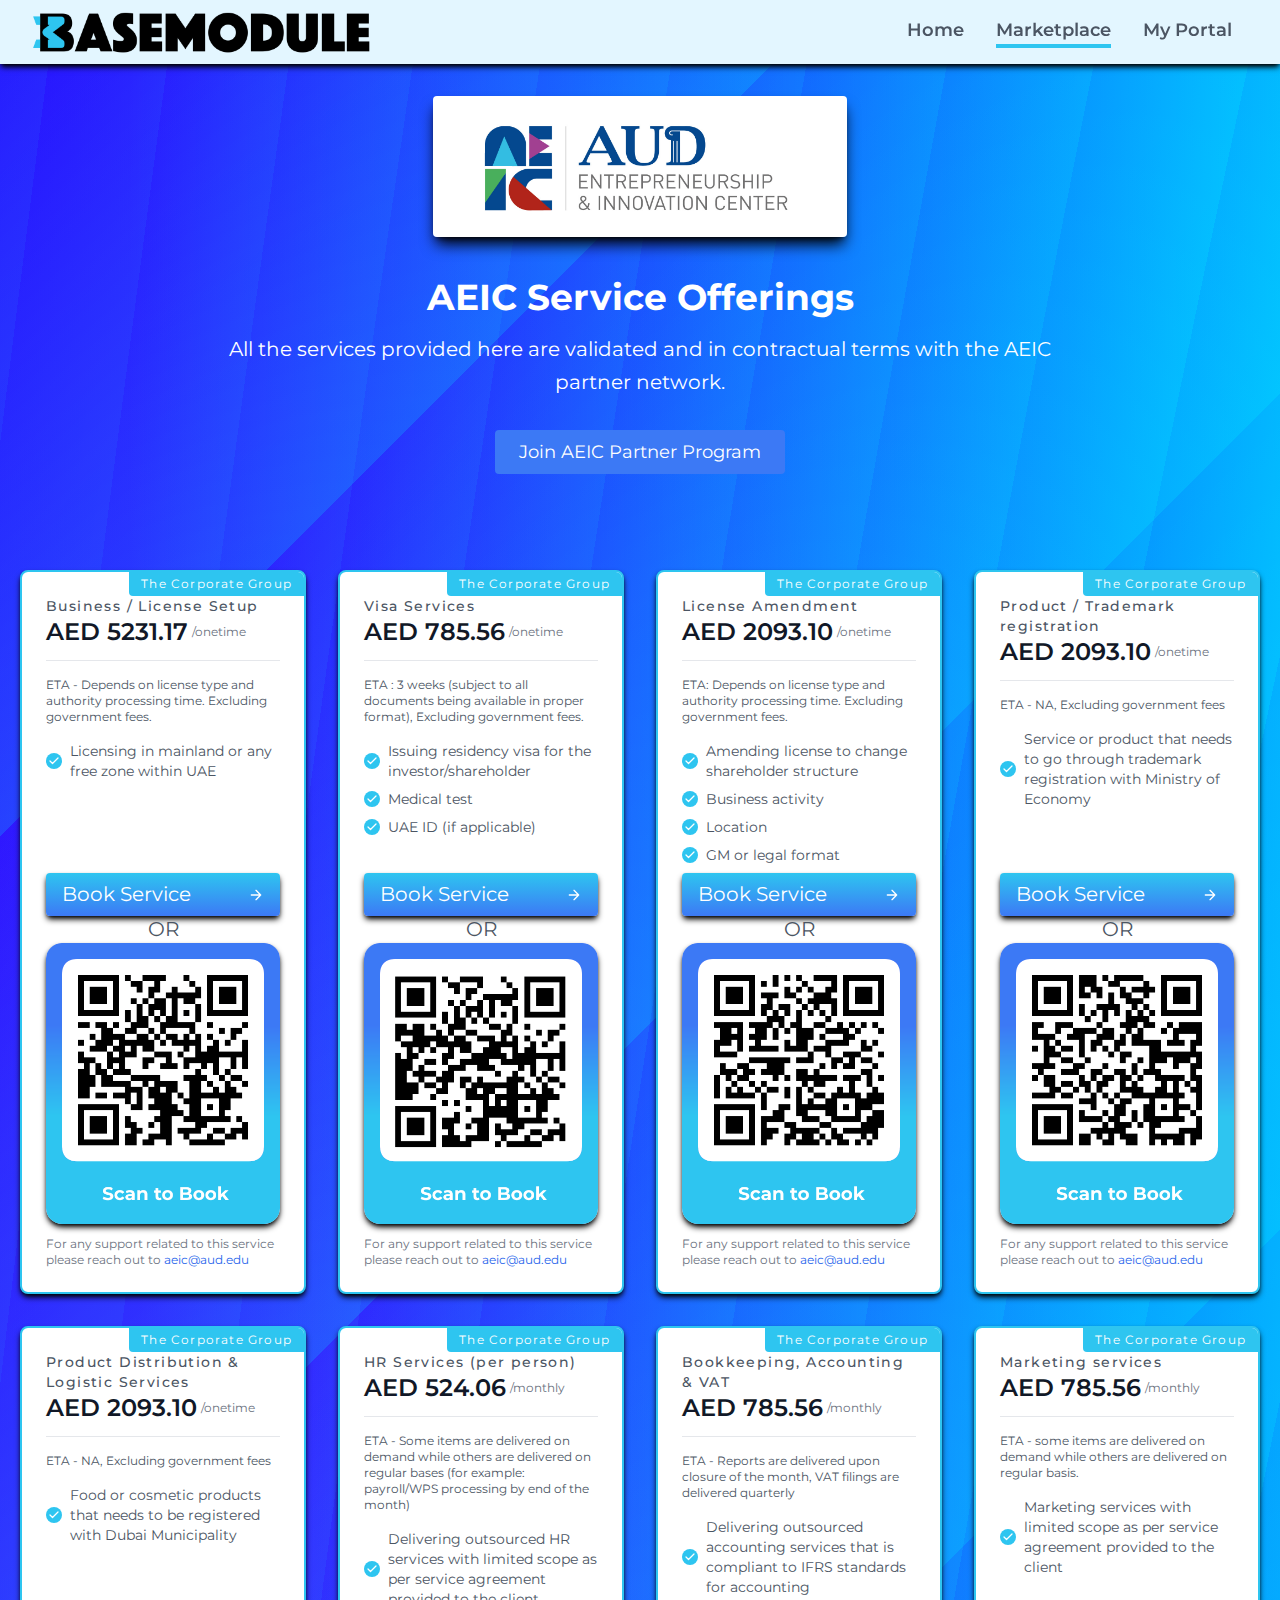
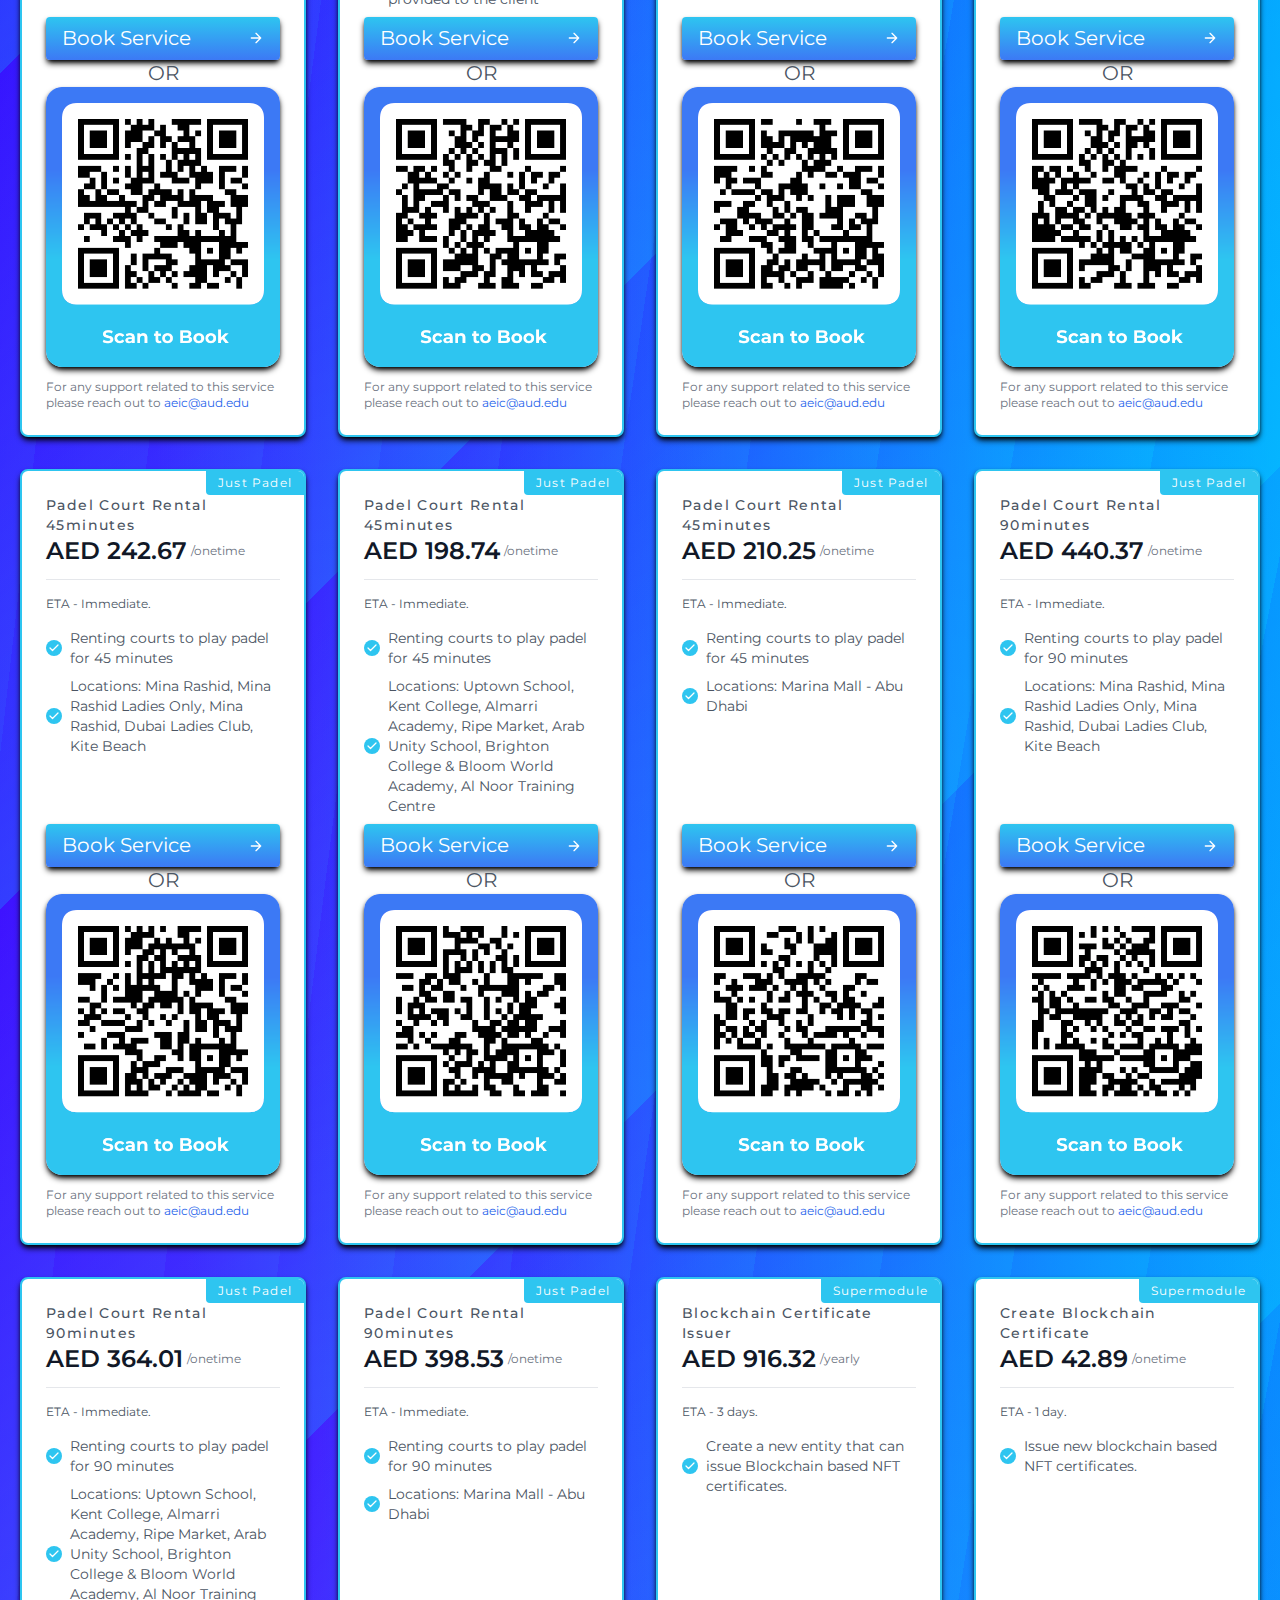
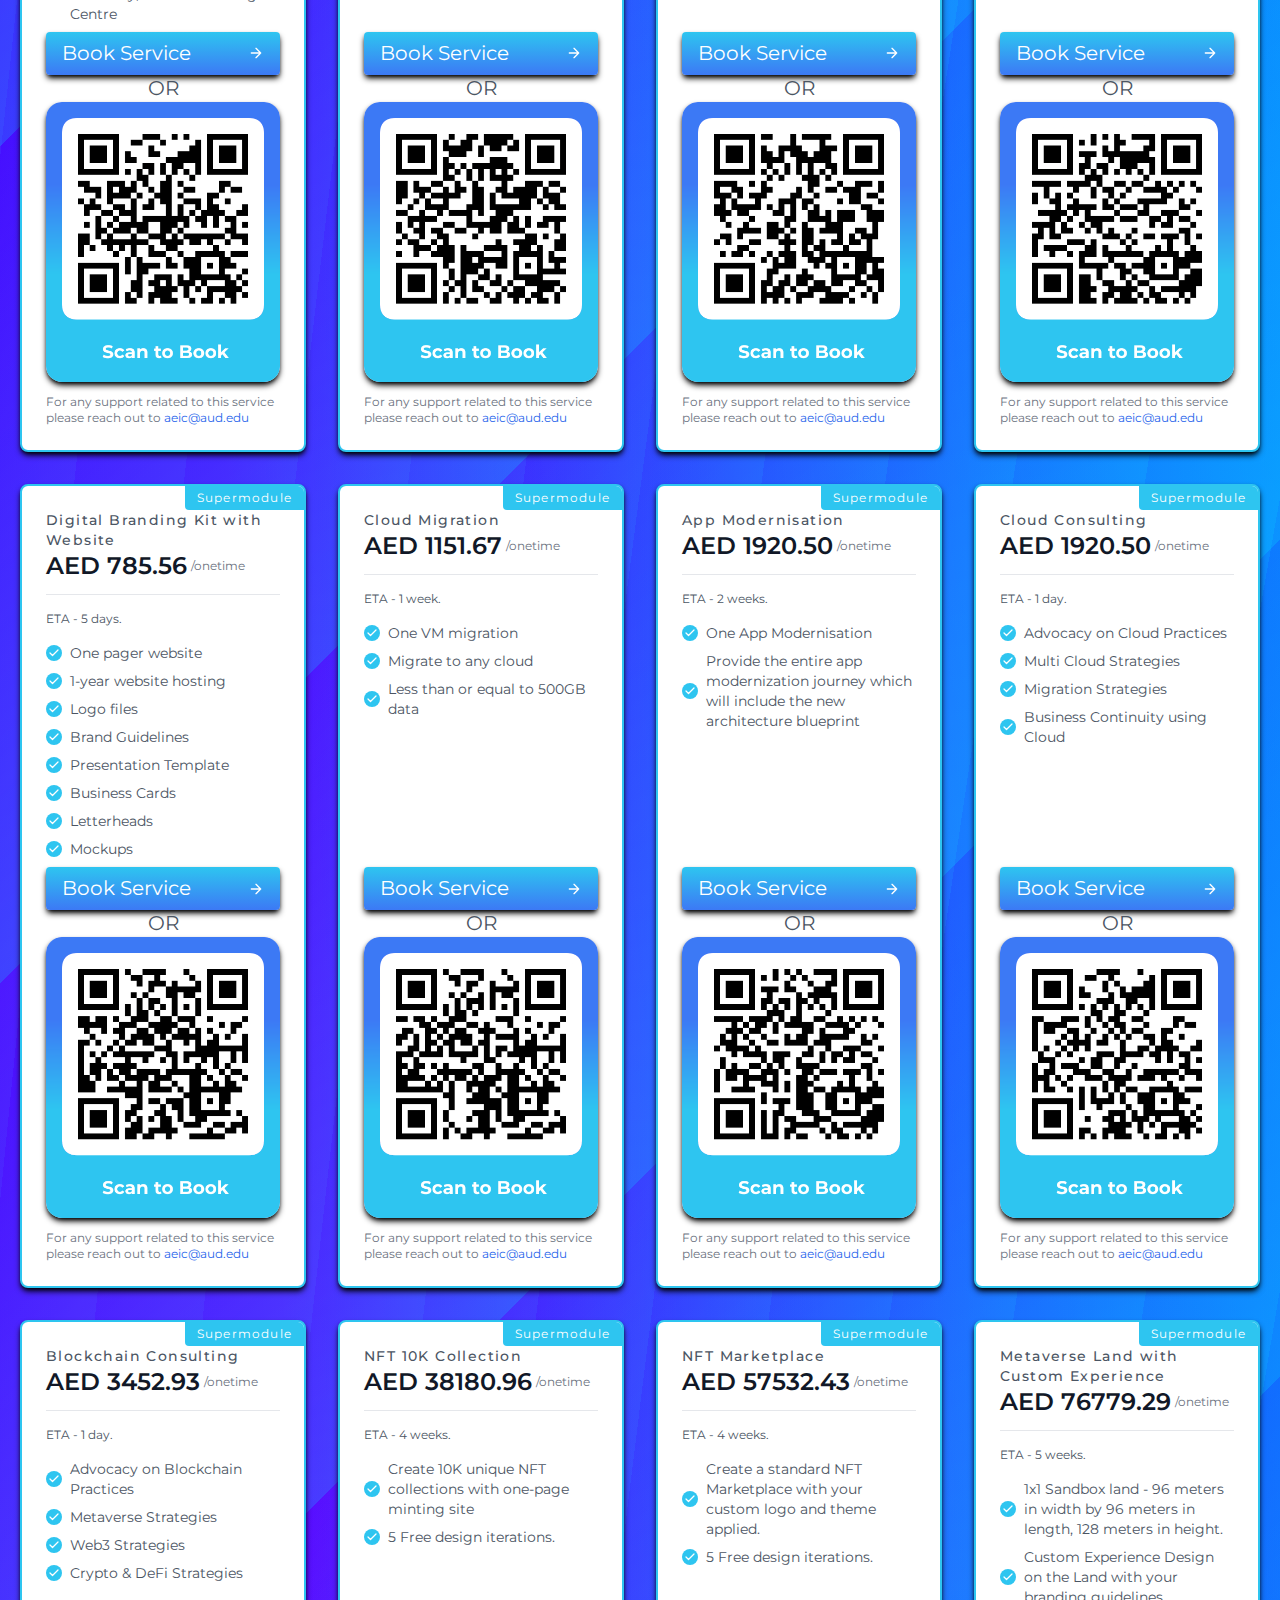
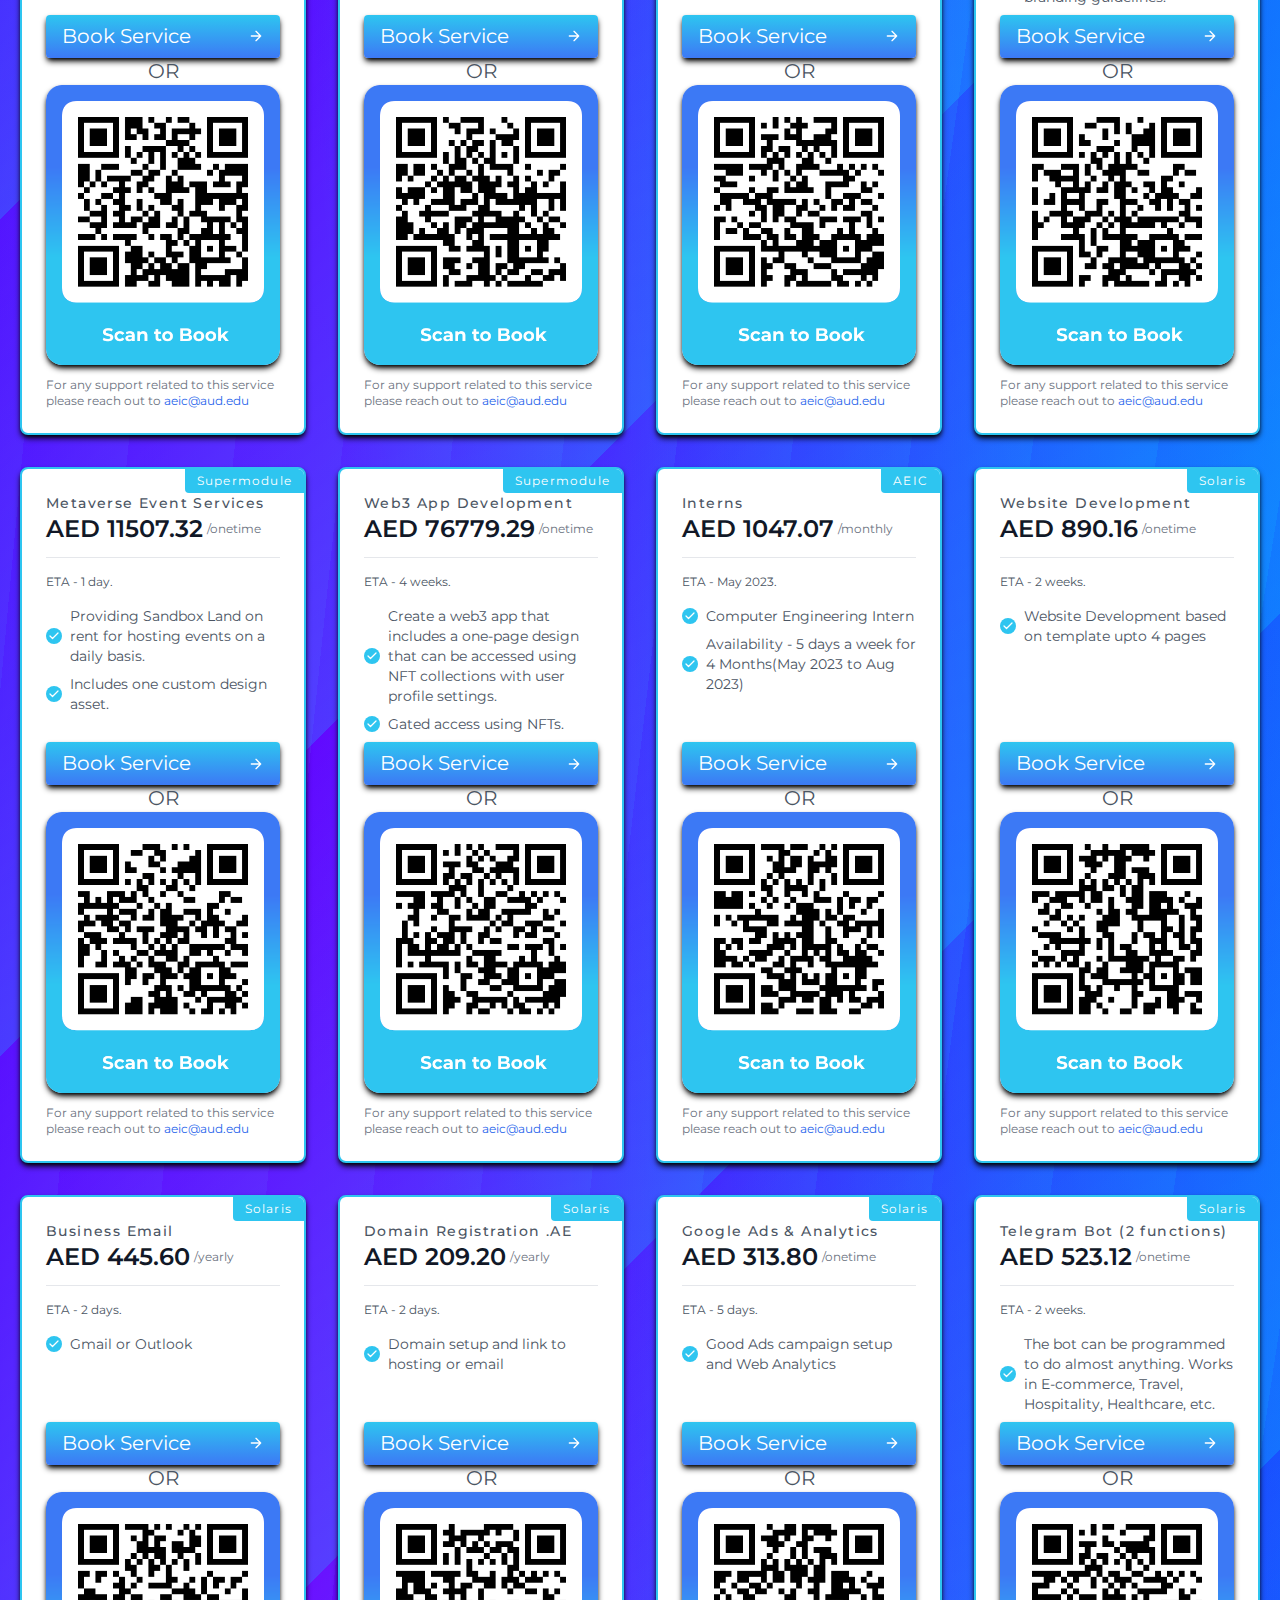
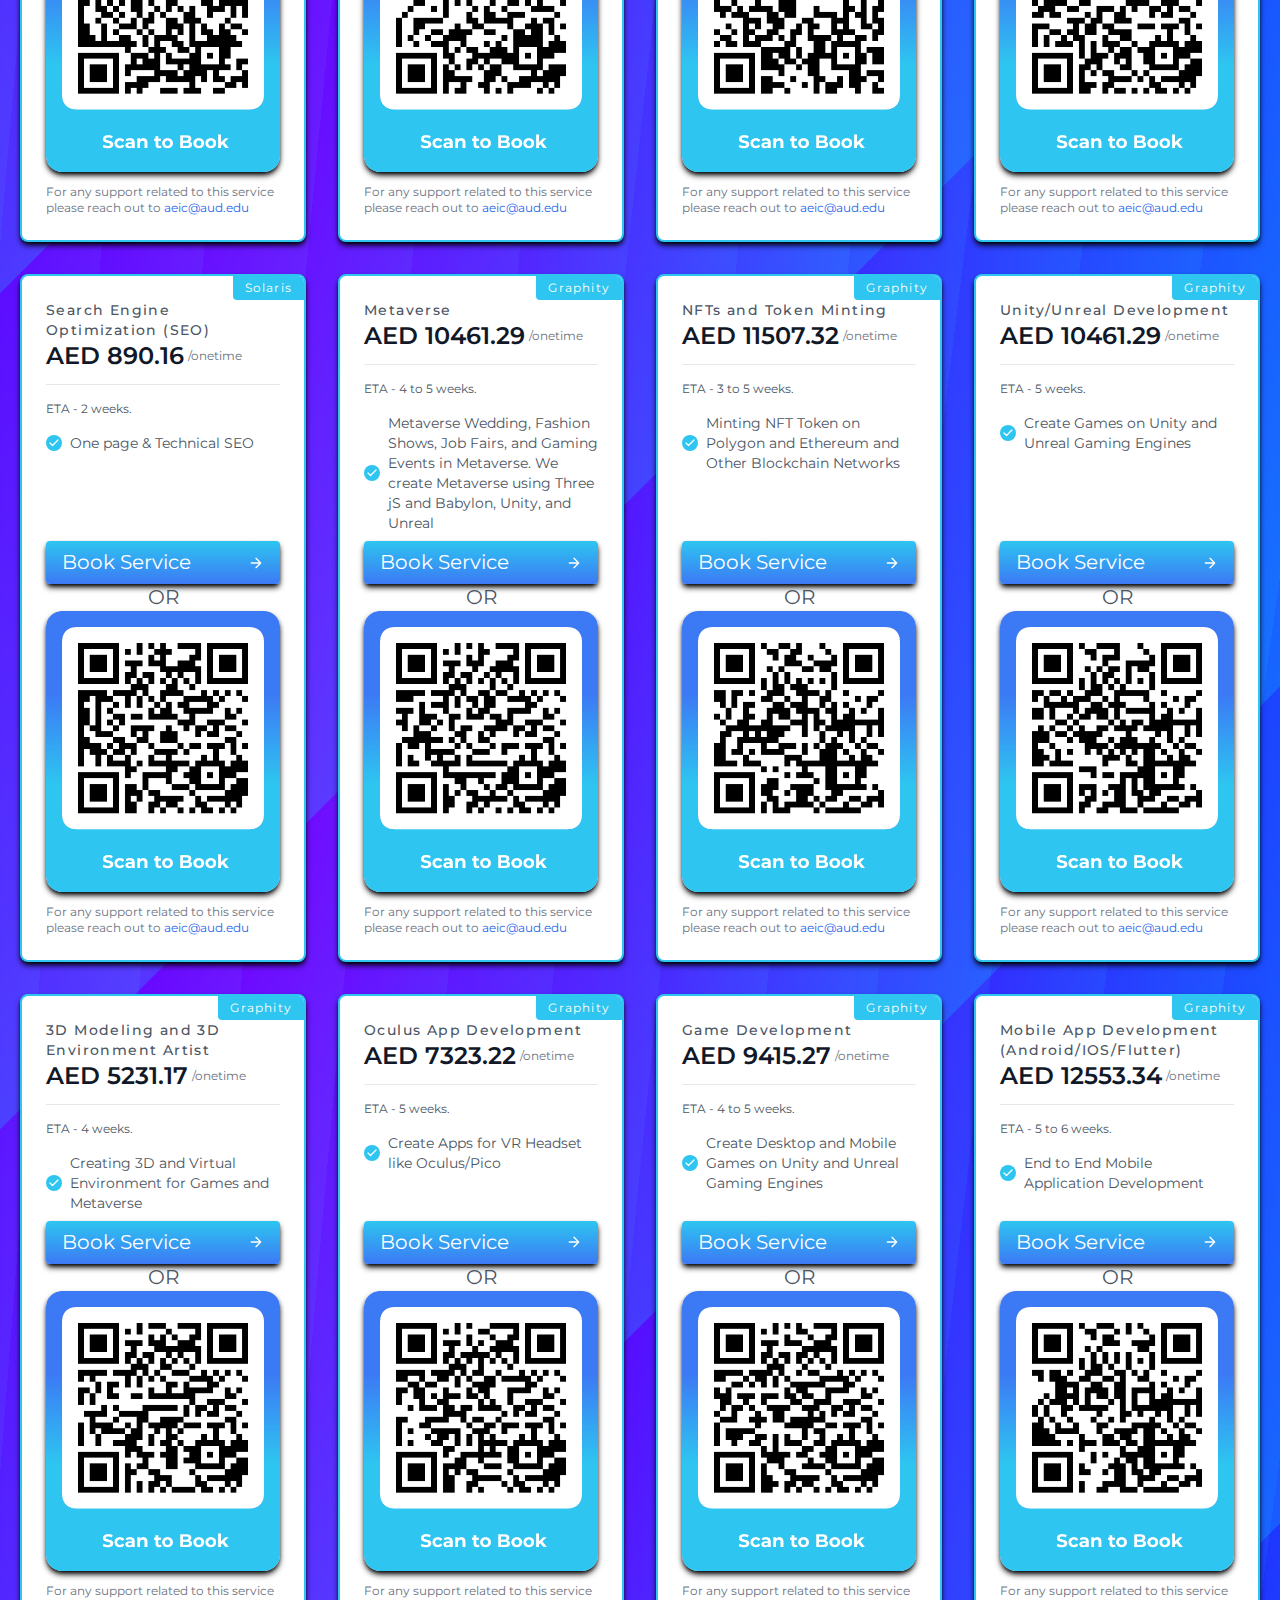
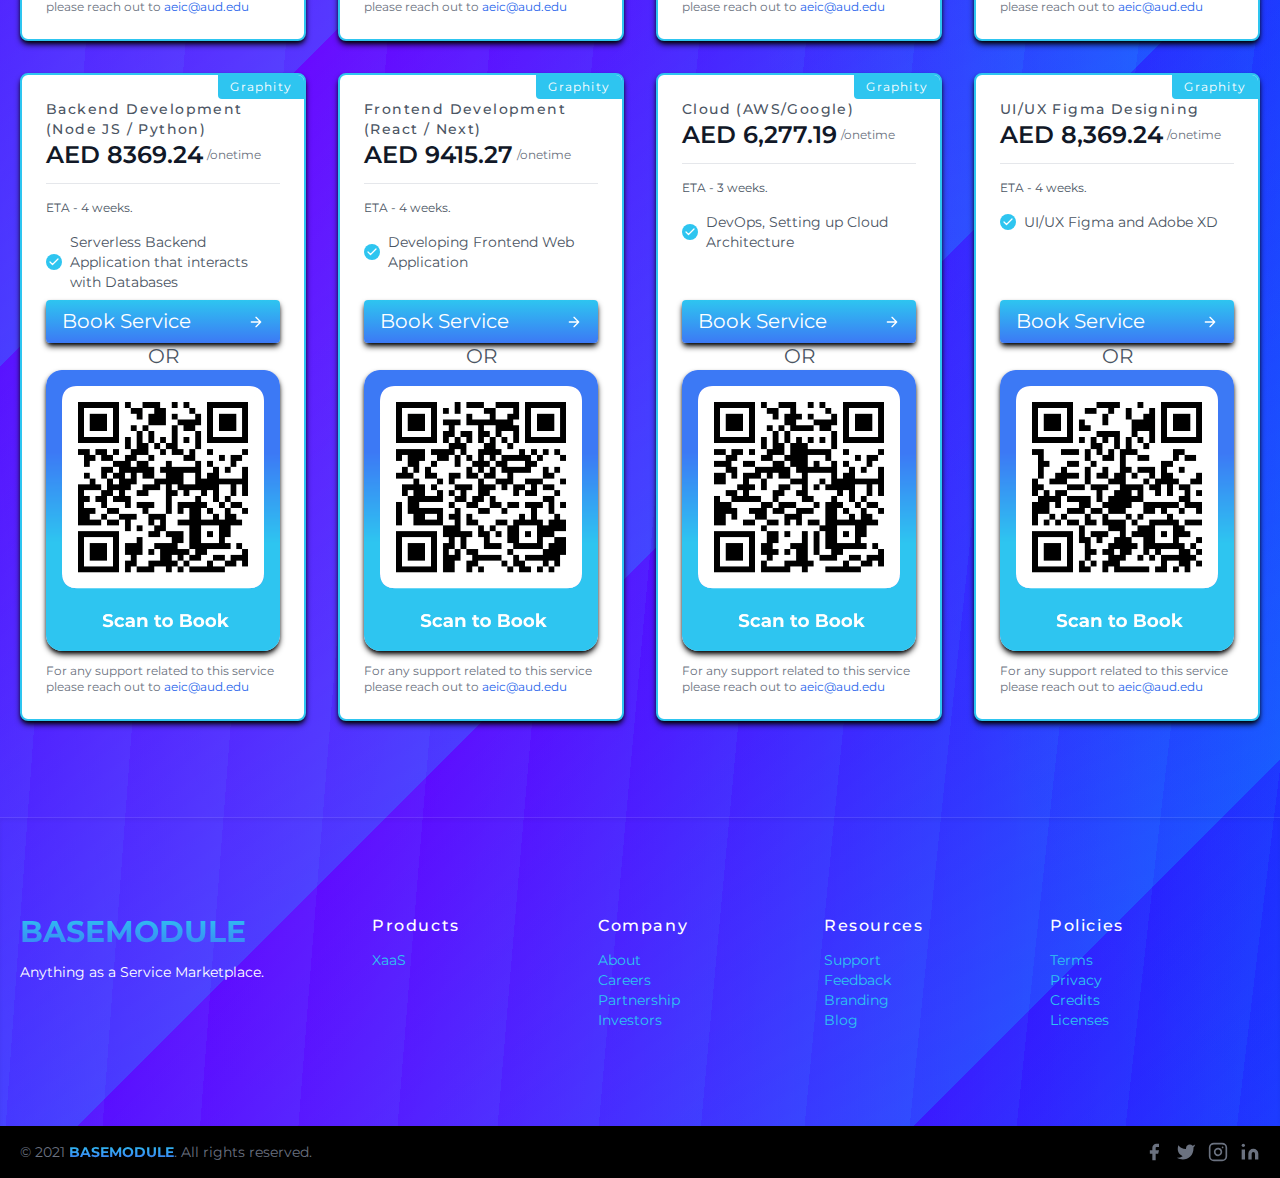
==== commit db12c063: "Updated marketplace to include JPL,AEIC,GRA, SOL" ====
--- a/marketplace.html
+++ b/marketplace.html
@@ -612,12 +612,12 @@
             <h2 class="text-sm tracking-widest title-font mb-1 font-medium">Padel Court Rental 45minutes</h2>
             <h1
               class="text-2xl font-semibold text-gray-900 leading-none flex items-center pb-4 mb-4 border-b border-gray-200">
-              <span>AED 206.43</span>
-              <span class="text-xs ml-1 font-normal text-gray-500">/onetime</span>
-
-            </h1>
-            <h3 class="text-xs pb-2 mb-2">
-              ETA - not applicable.
+              <span>AED 242.67</span>
+              <span class="text-xs ml-1 font-normal text-gray-500">/onetime</span>
+
+            </h1>
+            <h3 class="text-xs pb-2 mb-2">
+              ETA - Immediate.
             </h3>
             <p class="flex items-center text-gray-600 mb-2 text-sm">
               <span
@@ -628,11 +628,19 @@
                 </svg>
               </span>Renting courts to play padel for 45 minutes
             </p>
-
-
-            <button
-              class="shadow-md shadow-black flex items-center mt-auto text-white bg-gradient-to-b from-primary1 to-primary2 border-0 py-2 px-4 w-full focus:outline-none hover:bg-gradient-to-t rounded"
-              onclick="location.href='https://book.stripe.com/9AQg2geao04JeSk6oy'">Book Service
+            <p class="flex items-center text-gray-600 mb-2 text-sm">
+              <span
+                class="w-4 h-4 mr-2 inline-flex items-center justify-center bg-primary1 text-white rounded-full flex-shrink-0">
+                <svg fill="none" stroke="currentColor" stroke-linecap="round" stroke-linejoin="round" stroke-width="2.5"
+                  class="w-3 h-3" viewBox="0 0 24 24">
+                  <path d="M20 6L9 17l-5-5"></path>
+                </svg>
+              </span>Locations: Mina Rashid, Mina Rashid Ladies Only, Mina Rashid, Dubai Ladies Club, Kite Beach
+            </p>
+
+            <button
+              class="shadow-md shadow-black flex items-center mt-auto text-white bg-gradient-to-b from-primary1 to-primary2 border-0 py-2 px-4 w-full focus:outline-none hover:bg-gradient-to-t rounded"
+              onclick="location.href='https://book.stripe.com/3cs8zO4zO3gV4dGcNb'">Book Service
               <svg fill="none" stroke="currentColor" stroke-linecap="round" stroke-linejoin="round" stroke-width="2"
                 class="w-4 h-4 ml-auto" viewBox="0 0 24 24">
                 <path d="M5 12h14M12 5l7 7-7 7"></path>
@@ -654,15 +662,121 @@
               Padel
             </span>
 
+            <h2 class="text-sm tracking-widest title-font mb-1 font-medium">Padel Court Rental 45minutes</h2>
+            <h1
+              class="text-2xl font-semibold text-gray-900 leading-none flex items-center pb-4 mb-4 border-b border-gray-200">
+              <span>AED 198.74</span>
+              <span class="text-xs ml-1 font-normal text-gray-500">/onetime</span>
+
+            </h1>
+            <h3 class="text-xs pb-2 mb-2">
+              ETA - Immediate.
+            </h3>
+            <p class="flex items-center text-gray-600 mb-2 text-sm">
+              <span
+                class="w-4 h-4 mr-2 inline-flex items-center justify-center bg-primary1 text-white rounded-full flex-shrink-0">
+                <svg fill="none" stroke="currentColor" stroke-linecap="round" stroke-linejoin="round" stroke-width="2.5"
+                  class="w-3 h-3" viewBox="0 0 24 24">
+                  <path d="M20 6L9 17l-5-5"></path>
+                </svg>
+              </span>Renting courts to play padel for 45 minutes
+            </p>
+            <p class="flex items-center text-gray-600 mb-2 text-sm">
+              <span
+                class="w-4 h-4 mr-2 inline-flex items-center justify-center bg-primary1 text-white rounded-full flex-shrink-0">
+                <svg fill="none" stroke="currentColor" stroke-linecap="round" stroke-linejoin="round" stroke-width="2.5"
+                  class="w-3 h-3" viewBox="0 0 24 24">
+                  <path d="M20 6L9 17l-5-5"></path>
+                </svg>
+              </span>Locations: Uptown School, Kent College, Almarri Academy, Ripe Market, Arab Unity School, Brighton College & Bloom World Academy, Al Noor Training Centre
+            </p>
+
+            <button
+              class="shadow-md shadow-black flex items-center mt-auto text-white bg-gradient-to-b from-primary1 to-primary2 border-0 py-2 px-4 w-full focus:outline-none hover:bg-gradient-to-t rounded"
+              onclick="location.href='https://book.stripe.com/aEU8zOd6k04JeSkfZo'">Book Service
+              <svg fill="none" stroke="currentColor" stroke-linecap="round" stroke-linejoin="round" stroke-width="2"
+                class="w-4 h-4 ml-auto" viewBox="0 0 24 24">
+                <path d="M5 12h14M12 5l7 7-7 7"></path>
+              </svg>
+            </button>
+            <p class="item-center text-center">
+              OR
+            </p>
+            <img class="rounded-2xl shadow-md shadow-black" src="./assets/images/JPL_SVC2_QR.png" />
+            <p class="text-xs text-gray-500 mt-3">For any support related to this service please reach out to <a class="text-blue-600" href="mailto:aeic@aud.edu?subject=Support Request for JPL_SVC1&body=Please describe your support needs.">aeic@aud.edu</a></p>
+       
+          </div>
+        </div>
+        <div class="p-4 xl:w-1/4 md:w-1/2 w-full">
+          <div
+            class="h-full p-6 rounded-lg border-2 bg-white shadow-md shadow-black border-primary1 flex flex-col relative overflow-hidden">
+            <span
+              class="bg-primary1 text-white px-3 py-1 tracking-widest text-xs absolute right-0 top-0 rounded-bl">Just
+              Padel
+            </span>
+
+            <h2 class="text-sm tracking-widest title-font mb-1 font-medium">Padel Court Rental 45minutes</h2>
+            <h1
+              class="text-2xl font-semibold text-gray-900 leading-none flex items-center pb-4 mb-4 border-b border-gray-200">
+              <span>AED 210.25</span>
+              <span class="text-xs ml-1 font-normal text-gray-500">/onetime</span>
+
+            </h1>
+            <h3 class="text-xs pb-2 mb-2">
+              ETA - Immediate.
+            </h3>
+            <p class="flex items-center text-gray-600 mb-2 text-sm">
+              <span
+                class="w-4 h-4 mr-2 inline-flex items-center justify-center bg-primary1 text-white rounded-full flex-shrink-0">
+                <svg fill="none" stroke="currentColor" stroke-linecap="round" stroke-linejoin="round" stroke-width="2.5"
+                  class="w-3 h-3" viewBox="0 0 24 24">
+                  <path d="M20 6L9 17l-5-5"></path>
+                </svg>
+              </span>Renting courts to play padel for 45 minutes
+            </p>
+            <p class="flex items-center text-gray-600 mb-2 text-sm">
+              <span
+                class="w-4 h-4 mr-2 inline-flex items-center justify-center bg-primary1 text-white rounded-full flex-shrink-0">
+                <svg fill="none" stroke="currentColor" stroke-linecap="round" stroke-linejoin="round" stroke-width="2.5"
+                  class="w-3 h-3" viewBox="0 0 24 24">
+                  <path d="M20 6L9 17l-5-5"></path>
+                </svg>
+              </span>Locations: Marina Mall - Abu Dhabi
+            </p>
+
+            <button
+              class="shadow-md shadow-black flex items-center mt-auto text-white bg-gradient-to-b from-primary1 to-primary2 border-0 py-2 px-4 w-full focus:outline-none hover:bg-gradient-to-t rounded"
+              onclick="location.href='https://book.stripe.com/9AQ7vK9U86t75hKeVl'">Book Service
+              <svg fill="none" stroke="currentColor" stroke-linecap="round" stroke-linejoin="round" stroke-width="2"
+                class="w-4 h-4 ml-auto" viewBox="0 0 24 24">
+                <path d="M5 12h14M12 5l7 7-7 7"></path>
+              </svg>
+            </button>
+            <p class="item-center text-center">
+              OR
+            </p>
+            <img class="rounded-2xl shadow-md shadow-black" src="./assets/images/JPL_SVC3_QR.png" />
+            <p class="text-xs text-gray-500 mt-3">For any support related to this service please reach out to <a class="text-blue-600" href="mailto:aeic@aud.edu?subject=Support Request for JPL_SVC1&body=Please describe your support needs.">aeic@aud.edu</a></p>
+       
+          </div>
+        </div>
+        <div class="p-4 xl:w-1/4 md:w-1/2 w-full">
+          <div
+            class="h-full p-6 rounded-lg border-2 bg-white shadow-md shadow-black border-primary1 flex flex-col relative overflow-hidden">
+            <span
+              class="bg-primary1 text-white px-3 py-1 tracking-widest text-xs absolute right-0 top-0 rounded-bl">Just
+              Padel
+            </span>
+
             <h2 class="text-sm tracking-widest title-font mb-1 font-medium">Padel Court Rental 90minutes</h2>
             <h1
               class="text-2xl font-semibold text-gray-900 leading-none flex items-center pb-4 mb-4 border-b border-gray-200">
-              <span>AED 374.48</span>
-              <span class="text-xs ml-1 font-normal text-gray-500">/onetime</span>
-
-            </h1>
-            <h3 class="text-xs pb-2 mb-2">
-              ETA - not applicable.
+              <span>AED 440.37</span>
+              <span class="text-xs ml-1 font-normal text-gray-500">/onetime</span>
+
+            </h1>
+            <h3 class="text-xs pb-2 mb-2">
+              ETA - Immediate.
             </h3>
             <p class="flex items-center text-gray-600 mb-2 text-sm">
               <span
@@ -673,24 +787,139 @@
                 </svg>
               </span>Renting courts to play padel for 90 minutes
             </p>
-
-
-            <button
-              class="shadow-md shadow-black flex items-center mt-auto text-white bg-gradient-to-b from-primary1 to-primary2 border-0 py-2 px-4 w-full focus:outline-none hover:bg-gradient-to-t rounded"
-              onclick="location.href='https://book.stripe.com/fZe17m7M09Fj4dG4gr'">Book Service
-              <svg fill="none" stroke="currentColor" stroke-linecap="round" stroke-linejoin="round" stroke-width="2"
-                class="w-4 h-4 ml-auto" viewBox="0 0 24 24">
-                <path d="M5 12h14M12 5l7 7-7 7"></path>
-              </svg>
-            </button>
-            <p class="item-center text-center">
-              OR
-            </p>
-            <img class="rounded-2xl shadow-md shadow-black" src="./assets/images/JPL_SVC2_QR.png" />
-            <p class="text-xs text-gray-500 mt-3">For any support related to this service please reach out to <a class="text-blue-600" href="mailto:aeic@aud.edu?subject=Support Request for JPL_SVC2&body=Please describe your support needs.">aeic@aud.edu</a></p>
-    
-          </div>
-        </div>
+            <p class="flex items-center text-gray-600 mb-2 text-sm">
+              <span
+                class="w-4 h-4 mr-2 inline-flex items-center justify-center bg-primary1 text-white rounded-full flex-shrink-0">
+                <svg fill="none" stroke="currentColor" stroke-linecap="round" stroke-linejoin="round" stroke-width="2.5"
+                  class="w-3 h-3" viewBox="0 0 24 24">
+                  <path d="M20 6L9 17l-5-5"></path>
+                </svg>
+              </span>Locations: Mina Rashid, Mina Rashid Ladies Only, Mina Rashid, Dubai Ladies Club, Kite Beach
+            </p>
+
+            <button
+              class="shadow-md shadow-black flex items-center mt-auto text-white bg-gradient-to-b from-primary1 to-primary2 border-0 py-2 px-4 w-full focus:outline-none hover:bg-gradient-to-t rounded"
+              onclick="location.href='https://book.stripe.com/cN23fuc2g8Bf11u9B2'">Book Service
+              <svg fill="none" stroke="currentColor" stroke-linecap="round" stroke-linejoin="round" stroke-width="2"
+                class="w-4 h-4 ml-auto" viewBox="0 0 24 24">
+                <path d="M5 12h14M12 5l7 7-7 7"></path>
+              </svg>
+            </button>
+            <p class="item-center text-center">
+              OR
+            </p>
+            <img class="rounded-2xl shadow-md shadow-black" src="./assets/images/JPL_SVC4_QR.png" />
+            <p class="text-xs text-gray-500 mt-3">For any support related to this service please reach out to <a class="text-blue-600" href="mailto:aeic@aud.edu?subject=Support Request for JPL_SVC1&body=Please describe your support needs.">aeic@aud.edu</a></p>
+       
+          </div>
+        </div>
+        <div class="p-4 xl:w-1/4 md:w-1/2 w-full">
+          <div
+            class="h-full p-6 rounded-lg border-2 bg-white shadow-md shadow-black border-primary1 flex flex-col relative overflow-hidden">
+            <span
+              class="bg-primary1 text-white px-3 py-1 tracking-widest text-xs absolute right-0 top-0 rounded-bl">Just
+              Padel
+            </span>
+
+            <h2 class="text-sm tracking-widest title-font mb-1 font-medium">Padel Court Rental 90minutes</h2>
+            <h1
+              class="text-2xl font-semibold text-gray-900 leading-none flex items-center pb-4 mb-4 border-b border-gray-200">
+              <span>AED 364.01</span>
+              <span class="text-xs ml-1 font-normal text-gray-500">/onetime</span>
+
+            </h1>
+            <h3 class="text-xs pb-2 mb-2">
+              ETA - Immediate.
+            </h3>
+            <p class="flex items-center text-gray-600 mb-2 text-sm">
+              <span
+                class="w-4 h-4 mr-2 inline-flex items-center justify-center bg-primary1 text-white rounded-full flex-shrink-0">
+                <svg fill="none" stroke="currentColor" stroke-linecap="round" stroke-linejoin="round" stroke-width="2.5"
+                  class="w-3 h-3" viewBox="0 0 24 24">
+                  <path d="M20 6L9 17l-5-5"></path>
+                </svg>
+              </span>Renting courts to play padel for 90 minutes
+            </p>
+            <p class="flex items-center text-gray-600 mb-2 text-sm">
+              <span
+                class="w-4 h-4 mr-2 inline-flex items-center justify-center bg-primary1 text-white rounded-full flex-shrink-0">
+                <svg fill="none" stroke="currentColor" stroke-linecap="round" stroke-linejoin="round" stroke-width="2.5"
+                  class="w-3 h-3" viewBox="0 0 24 24">
+                  <path d="M20 6L9 17l-5-5"></path>
+                </svg>
+              </span>Locations:  Uptown School, Kent College, Almarri Academy, Ripe Market, Arab Unity School, Brighton College & Bloom World Academy, Al Noor Training Centre
+            </p>
+
+            <button
+              class="shadow-md shadow-black flex items-center mt-auto text-white bg-gradient-to-b from-primary1 to-primary2 border-0 py-2 px-4 w-full focus:outline-none hover:bg-gradient-to-t rounded"
+              onclick="location.href='https://book.stripe.com/fZeaHW1nC2cR4dGfZr'">Book Service
+              <svg fill="none" stroke="currentColor" stroke-linecap="round" stroke-linejoin="round" stroke-width="2"
+                class="w-4 h-4 ml-auto" viewBox="0 0 24 24">
+                <path d="M5 12h14M12 5l7 7-7 7"></path>
+              </svg>
+            </button>
+            <p class="item-center text-center">
+              OR
+            </p>
+            <img class="rounded-2xl shadow-md shadow-black" src="./assets/images/JPL_SVC5_QR.png" />
+            <p class="text-xs text-gray-500 mt-3">For any support related to this service please reach out to <a class="text-blue-600" href="mailto:aeic@aud.edu?subject=Support Request for JPL_SVC1&body=Please describe your support needs.">aeic@aud.edu</a></p>
+       
+          </div>
+        </div>
+        <div class="p-4 xl:w-1/4 md:w-1/2 w-full">
+          <div
+            class="h-full p-6 rounded-lg border-2 bg-white shadow-md shadow-black border-primary1 flex flex-col relative overflow-hidden">
+            <span
+              class="bg-primary1 text-white px-3 py-1 tracking-widest text-xs absolute right-0 top-0 rounded-bl">Just
+              Padel
+            </span>
+
+            <h2 class="text-sm tracking-widest title-font mb-1 font-medium">Padel Court Rental 90minutes</h2>
+            <h1
+              class="text-2xl font-semibold text-gray-900 leading-none flex items-center pb-4 mb-4 border-b border-gray-200">
+              <span>AED 398.53</span>
+              <span class="text-xs ml-1 font-normal text-gray-500">/onetime</span>
+
+            </h1>
+            <h3 class="text-xs pb-2 mb-2">
+              ETA - Immediate.
+            </h3>
+            <p class="flex items-center text-gray-600 mb-2 text-sm">
+              <span
+                class="w-4 h-4 mr-2 inline-flex items-center justify-center bg-primary1 text-white rounded-full flex-shrink-0">
+                <svg fill="none" stroke="currentColor" stroke-linecap="round" stroke-linejoin="round" stroke-width="2.5"
+                  class="w-3 h-3" viewBox="0 0 24 24">
+                  <path d="M20 6L9 17l-5-5"></path>
+                </svg>
+              </span>Renting courts to play padel for 90 minutes
+            </p>
+            <p class="flex items-center text-gray-600 mb-2 text-sm">
+              <span
+                class="w-4 h-4 mr-2 inline-flex items-center justify-center bg-primary1 text-white rounded-full flex-shrink-0">
+                <svg fill="none" stroke="currentColor" stroke-linecap="round" stroke-linejoin="round" stroke-width="2.5"
+                  class="w-3 h-3" viewBox="0 0 24 24">
+                  <path d="M20 6L9 17l-5-5"></path>
+                </svg>
+              </span>Locations: Marina Mall - Abu Dhabi
+            </p>
+
+            <button
+              class="shadow-md shadow-black flex items-center mt-auto text-white bg-gradient-to-b from-primary1 to-primary2 border-0 py-2 px-4 w-full focus:outline-none hover:bg-gradient-to-t rounded"
+              onclick="location.href='https://book.stripe.com/00g2bq8Q4g3H9y014y'">Book Service
+              <svg fill="none" stroke="currentColor" stroke-linecap="round" stroke-linejoin="round" stroke-width="2"
+                class="w-4 h-4 ml-auto" viewBox="0 0 24 24">
+                <path d="M5 12h14M12 5l7 7-7 7"></path>
+              </svg>
+            </button>
+            <p class="item-center text-center">
+              OR
+            </p>
+            <img class="rounded-2xl shadow-md shadow-black" src="./assets/images/JPL_SVC6_QR.png" />
+            <p class="text-xs text-gray-500 mt-3">For any support related to this service please reach out to <a class="text-blue-600" href="mailto:aeic@aud.edu?subject=Support Request for JPL_SVC1&body=Please describe your support needs.">aeic@aud.edu</a></p>
+       
+          </div>
+        </div>
+       
         <div class="p-4 xl:w-1/4 md:w-1/2 w-full">
           <div
             class="h-full p-6 rounded-lg border-2 bg-white shadow-md shadow-black border-primary1 flex flex-col relative overflow-hidden">
@@ -1410,6 +1639,808 @@
               OR
             </p>
             <img class="rounded-2xl shadow-md shadow-black" src="./assets/images/SME_SVC12_QR.png" />
+            <p class="text-xs text-gray-500 mt-3">For any support related to this service please reach out to <a class="text-blue-600" href="mailto:aeic@aud.edu?subject=Support Request for SME_SVC12&body=Please describe your support needs.">aeic@aud.edu</a></p>
+    
+          </div>
+        </div>
+        <div class="p-4 xl:w-1/4 md:w-1/2 w-full">
+          <div
+            class="h-full p-6 rounded-lg border-2 bg-white shadow-md shadow-black border-primary1 flex flex-col relative overflow-hidden">
+            <span
+              class="bg-primary1 text-white px-3 py-1 tracking-widest text-xs absolute right-0 top-0 rounded-bl">AEIC 
+              
+            </span>
+
+            <h2 class="text-sm tracking-widest title-font mb-1 font-medium">Interns</h2>
+            <h1
+              class="text-2xl font-semibold text-gray-900 leading-none flex items-center pb-4 mb-4 border-b border-gray-200">
+              <span>AED 1047.07</span>
+              <span class="text-xs ml-1 font-normal text-gray-500">/monthly</span>
+
+            </h1>
+            <h3 class="text-xs pb-2 mb-2">
+              ETA - May 2023.
+            </h3>
+            <p class="flex items-center text-gray-600 mb-2 text-sm">
+              <span
+                class="w-4 h-4 mr-2 inline-flex items-center justify-center bg-primary1 text-white rounded-full flex-shrink-0">
+                <svg fill="none" stroke="currentColor" stroke-linecap="round" stroke-linejoin="round" stroke-width="2.5"
+                  class="w-3 h-3" viewBox="0 0 24 24">
+                  <path d="M20 6L9 17l-5-5"></path>
+                </svg>
+              </span>Computer Engineering Intern 
+            </p>
+            <p class="flex items-center text-gray-600 mb-2 text-sm">
+              <span
+                class="w-4 h-4 mr-2 inline-flex items-center justify-center bg-primary1 text-white rounded-full flex-shrink-0">
+                <svg fill="none" stroke="currentColor" stroke-linecap="round" stroke-linejoin="round" stroke-width="2.5"
+                  class="w-3 h-3" viewBox="0 0 24 24">
+                  <path d="M20 6L9 17l-5-5"></path>
+                </svg>
+              </span>Availability - 5 days a week for 4 Months(May 2023 to Aug 2023)
+            </p>
+           
+   
+            <button
+              class="shadow-md shadow-black flex items-center mt-auto text-white bg-gradient-to-b from-primary1 to-primary2 border-0 py-2 px-4 w-full focus:outline-none hover:bg-gradient-to-t rounded"
+              onclick="location.href='https://buy.stripe.com/6oEdU84zO2cRbG89Bn'">Book Service
+              <svg fill="none" stroke="currentColor" stroke-linecap="round" stroke-linejoin="round" stroke-width="2"
+                class="w-4 h-4 ml-auto" viewBox="0 0 24 24">
+                <path d="M5 12h14M12 5l7 7-7 7"></path>
+              </svg>
+            </button>
+            <p class="item-center text-center">
+              OR
+            </p>
+            <img class="rounded-2xl shadow-md shadow-black" src="./assets/images/AEIC_SVC1_QR.png" />
+            <p class="text-xs text-gray-500 mt-3">For any support related to this service please reach out to <a class="text-blue-600" href="mailto:aeic@aud.edu?subject=Support Request for SME_SVC12&body=Please describe your support needs.">aeic@aud.edu</a></p>
+    
+          </div>
+        </div>
+        <div class="p-4 xl:w-1/4 md:w-1/2 w-full">
+          <div
+            class="h-full p-6 rounded-lg border-2 bg-white shadow-md shadow-black border-primary1 flex flex-col relative overflow-hidden">
+            <span
+              class="bg-primary1 text-white px-3 py-1 tracking-widest text-xs absolute right-0 top-0 rounded-bl">Solaris 
+              
+            </span>
+
+            <h2 class="text-sm tracking-widest title-font mb-1 font-medium">Website Development</h2>
+            <h1
+              class="text-2xl font-semibold text-gray-900 leading-none flex items-center pb-4 mb-4 border-b border-gray-200">
+              <span>AED 890.16</span>
+              <span class="text-xs ml-1 font-normal text-gray-500">/onetime</span>
+
+            </h1>
+            <h3 class="text-xs pb-2 mb-2">
+              ETA - 2 weeks.
+            </h3>
+            <p class="flex items-center text-gray-600 mb-2 text-sm">
+              <span
+                class="w-4 h-4 mr-2 inline-flex items-center justify-center bg-primary1 text-white rounded-full flex-shrink-0">
+                <svg fill="none" stroke="currentColor" stroke-linecap="round" stroke-linejoin="round" stroke-width="2.5"
+                  class="w-3 h-3" viewBox="0 0 24 24">
+                  <path d="M20 6L9 17l-5-5"></path>
+                </svg>
+              </span>Website Development based on template upto 4 pages
+            </p>          
+   
+            <button
+              class="shadow-md shadow-black flex items-center mt-auto text-white bg-gradient-to-b from-primary1 to-primary2 border-0 py-2 px-4 w-full focus:outline-none hover:bg-gradient-to-t rounded"
+              onclick="location.href='https://book.stripe.com/28o7vK5DS7xb4dG4gM'">Book Service
+              <svg fill="none" stroke="currentColor" stroke-linecap="round" stroke-linejoin="round" stroke-width="2"
+                class="w-4 h-4 ml-auto" viewBox="0 0 24 24">
+                <path d="M5 12h14M12 5l7 7-7 7"></path>
+              </svg>
+            </button>
+            <p class="item-center text-center">
+              OR
+            </p>
+            <img class="rounded-2xl shadow-md shadow-black" src="./assets/images/SOL_SVC1_QR.png" />
+            <p class="text-xs text-gray-500 mt-3">For any support related to this service please reach out to <a class="text-blue-600" href="mailto:aeic@aud.edu?subject=Support Request for SME_SVC12&body=Please describe your support needs.">aeic@aud.edu</a></p>
+    
+          </div>
+        </div>
+        <div class="p-4 xl:w-1/4 md:w-1/2 w-full">
+          <div
+            class="h-full p-6 rounded-lg border-2 bg-white shadow-md shadow-black border-primary1 flex flex-col relative overflow-hidden">
+            <span
+              class="bg-primary1 text-white px-3 py-1 tracking-widest text-xs absolute right-0 top-0 rounded-bl">Solaris 
+              
+            </span>
+
+            <h2 class="text-sm tracking-widest title-font mb-1 font-medium">Business Email</h2>
+            <h1
+              class="text-2xl font-semibold text-gray-900 leading-none flex items-center pb-4 mb-4 border-b border-gray-200">
+              <span>AED 445.60</span>
+              <span class="text-xs ml-1 font-normal text-gray-500">/yearly</span>
+
+            </h1>
+            <h3 class="text-xs pb-2 mb-2">
+              ETA - 2 days.
+            </h3>
+            <p class="flex items-center text-gray-600 mb-2 text-sm">
+              <span
+                class="w-4 h-4 mr-2 inline-flex items-center justify-center bg-primary1 text-white rounded-full flex-shrink-0">
+                <svg fill="none" stroke="currentColor" stroke-linecap="round" stroke-linejoin="round" stroke-width="2.5"
+                  class="w-3 h-3" viewBox="0 0 24 24">
+                  <path d="M20 6L9 17l-5-5"></path>
+                </svg>
+              </span>Gmail or Outlook
+            </p>          
+   
+            <button
+              class="shadow-md shadow-black flex items-center mt-auto text-white bg-gradient-to-b from-primary1 to-primary2 border-0 py-2 px-4 w-full focus:outline-none hover:bg-gradient-to-t rounded"
+              onclick="location.href='https://buy.stripe.com/dR65nC4zO5p3fWo28F'">Book Service
+              <svg fill="none" stroke="currentColor" stroke-linecap="round" stroke-linejoin="round" stroke-width="2"
+                class="w-4 h-4 ml-auto" viewBox="0 0 24 24">
+                <path d="M5 12h14M12 5l7 7-7 7"></path>
+              </svg>
+            </button>
+            <p class="item-center text-center">
+              OR
+            </p>
+            <img class="rounded-2xl shadow-md shadow-black" src="./assets/images/SOL_SVC2_QR.png" />
+            <p class="text-xs text-gray-500 mt-3">For any support related to this service please reach out to <a class="text-blue-600" href="mailto:aeic@aud.edu?subject=Support Request for SME_SVC12&body=Please describe your support needs.">aeic@aud.edu</a></p>
+    
+          </div>
+        </div>
+        <div class="p-4 xl:w-1/4 md:w-1/2 w-full">
+          <div
+            class="h-full p-6 rounded-lg border-2 bg-white shadow-md shadow-black border-primary1 flex flex-col relative overflow-hidden">
+            <span
+              class="bg-primary1 text-white px-3 py-1 tracking-widest text-xs absolute right-0 top-0 rounded-bl">Solaris 
+              
+            </span>
+
+            <h2 class="text-sm tracking-widest title-font mb-1 font-medium">Domain Registration .AE</h2>
+            <h1
+              class="text-2xl font-semibold text-gray-900 leading-none flex items-center pb-4 mb-4 border-b border-gray-200">
+              <span>AED 209.20</span>
+              <span class="text-xs ml-1 font-normal text-gray-500">/yearly</span>
+
+            </h1>
+            <h3 class="text-xs pb-2 mb-2">
+              ETA - 2 days.
+            </h3>
+            <p class="flex items-center text-gray-600 mb-2 text-sm">
+              <span
+                class="w-4 h-4 mr-2 inline-flex items-center justify-center bg-primary1 text-white rounded-full flex-shrink-0">
+                <svg fill="none" stroke="currentColor" stroke-linecap="round" stroke-linejoin="round" stroke-width="2.5"
+                  class="w-3 h-3" viewBox="0 0 24 24">
+                  <path d="M20 6L9 17l-5-5"></path>
+                </svg>
+              </span>Domain setup and link to hosting or email
+            </p>          
+   
+            <button
+              class="shadow-md shadow-black flex items-center mt-auto text-white bg-gradient-to-b from-primary1 to-primary2 border-0 py-2 px-4 w-full focus:outline-none hover:bg-gradient-to-t rounded"
+              onclick="location.href='https://buy.stripe.com/9AQ4jyaYc4kZbG89B8'">Book Service
+              <svg fill="none" stroke="currentColor" stroke-linecap="round" stroke-linejoin="round" stroke-width="2"
+                class="w-4 h-4 ml-auto" viewBox="0 0 24 24">
+                <path d="M5 12h14M12 5l7 7-7 7"></path>
+              </svg>
+            </button>
+            <p class="item-center text-center">
+              OR
+            </p>
+            <img class="rounded-2xl shadow-md shadow-black" src="./assets/images/SOL_SVC3_QR.png" />
+            <p class="text-xs text-gray-500 mt-3">For any support related to this service please reach out to <a class="text-blue-600" href="mailto:aeic@aud.edu?subject=Support Request for SME_SVC12&body=Please describe your support needs.">aeic@aud.edu</a></p>
+    
+          </div>
+        </div>
+        <div class="p-4 xl:w-1/4 md:w-1/2 w-full">
+          <div
+            class="h-full p-6 rounded-lg border-2 bg-white shadow-md shadow-black border-primary1 flex flex-col relative overflow-hidden">
+            <span
+              class="bg-primary1 text-white px-3 py-1 tracking-widest text-xs absolute right-0 top-0 rounded-bl">Solaris 
+              
+            </span>
+
+            <h2 class="text-sm tracking-widest title-font mb-1 font-medium">Google Ads & Analytics</h2>
+            <h1
+              class="text-2xl font-semibold text-gray-900 leading-none flex items-center pb-4 mb-4 border-b border-gray-200">
+              <span>AED 313.80</span>
+              <span class="text-xs ml-1 font-normal text-gray-500">/onetime</span>
+
+            </h1>
+            <h3 class="text-xs pb-2 mb-2">
+              ETA - 5 days.
+            </h3>
+            <p class="flex items-center text-gray-600 mb-2 text-sm">
+              <span
+                class="w-4 h-4 mr-2 inline-flex items-center justify-center bg-primary1 text-white rounded-full flex-shrink-0">
+                <svg fill="none" stroke="currentColor" stroke-linecap="round" stroke-linejoin="round" stroke-width="2.5"
+                  class="w-3 h-3" viewBox="0 0 24 24">
+                  <path d="M20 6L9 17l-5-5"></path>
+                </svg>
+              </span>Good Ads campaign setup and Web Analytics
+            </p>          
+   
+            <button
+              class="shadow-md shadow-black flex items-center mt-auto text-white bg-gradient-to-b from-primary1 to-primary2 border-0 py-2 px-4 w-full focus:outline-none hover:bg-gradient-to-t rounded"
+              onclick="location.href='https://book.stripe.com/6oE2bqd6k7xb9y0fZx'">Book Service
+              <svg fill="none" stroke="currentColor" stroke-linecap="round" stroke-linejoin="round" stroke-width="2"
+                class="w-4 h-4 ml-auto" viewBox="0 0 24 24">
+                <path d="M5 12h14M12 5l7 7-7 7"></path>
+              </svg>
+            </button>
+            <p class="item-center text-center">
+              OR
+            </p>
+            <img class="rounded-2xl shadow-md shadow-black" src="./assets/images/SOL_SVC4_QR.png" />
+            <p class="text-xs text-gray-500 mt-3">For any support related to this service please reach out to <a class="text-blue-600" href="mailto:aeic@aud.edu?subject=Support Request for SME_SVC12&body=Please describe your support needs.">aeic@aud.edu</a></p>
+    
+          </div>
+        </div>
+        <div class="p-4 xl:w-1/4 md:w-1/2 w-full">
+          <div
+            class="h-full p-6 rounded-lg border-2 bg-white shadow-md shadow-black border-primary1 flex flex-col relative overflow-hidden">
+            <span
+              class="bg-primary1 text-white px-3 py-1 tracking-widest text-xs absolute right-0 top-0 rounded-bl">Solaris 
+              
+            </span>
+
+            <h2 class="text-sm tracking-widest title-font mb-1 font-medium">Telegram Bot (2 functions)</h2>
+            <h1
+              class="text-2xl font-semibold text-gray-900 leading-none flex items-center pb-4 mb-4 border-b border-gray-200">
+              <span>AED 523.12</span>
+              <span class="text-xs ml-1 font-normal text-gray-500">/onetime</span>
+
+            </h1>
+            <h3 class="text-xs pb-2 mb-2">
+              ETA - 2 weeks.
+            </h3>
+            <p class="flex items-center text-gray-600 mb-2 text-sm">
+              <span
+                class="w-4 h-4 mr-2 inline-flex items-center justify-center bg-primary1 text-white rounded-full flex-shrink-0">
+                <svg fill="none" stroke="currentColor" stroke-linecap="round" stroke-linejoin="round" stroke-width="2.5"
+                  class="w-3 h-3" viewBox="0 0 24 24">
+                  <path d="M20 6L9 17l-5-5"></path>
+                </svg>
+              </span>The bot can be programmed to do almost anything. Works in E-commerce, Travel, Hospitality, Healthcare, etc.
+            </p>          
+   
+            <button
+              class="shadow-md shadow-black flex items-center mt-auto text-white bg-gradient-to-b from-primary1 to-primary2 border-0 py-2 px-4 w-full focus:outline-none hover:bg-gradient-to-t rounded"
+              onclick="location.href='https://book.stripe.com/6oEeYc7M0bNrh0scNm'">Book Service
+              <svg fill="none" stroke="currentColor" stroke-linecap="round" stroke-linejoin="round" stroke-width="2"
+                class="w-4 h-4 ml-auto" viewBox="0 0 24 24">
+                <path d="M5 12h14M12 5l7 7-7 7"></path>
+              </svg>
+            </button>
+            <p class="item-center text-center">
+              OR
+            </p>
+            <img class="rounded-2xl shadow-md shadow-black" src="./assets/images/SOL_SVC5_QR.png" />
+            <p class="text-xs text-gray-500 mt-3">For any support related to this service please reach out to <a class="text-blue-600" href="mailto:aeic@aud.edu?subject=Support Request for SME_SVC12&body=Please describe your support needs.">aeic@aud.edu</a></p>
+    
+          </div>
+        </div>
+        <div class="p-4 xl:w-1/4 md:w-1/2 w-full">
+          <div
+            class="h-full p-6 rounded-lg border-2 bg-white shadow-md shadow-black border-primary1 flex flex-col relative overflow-hidden">
+            <span
+              class="bg-primary1 text-white px-3 py-1 tracking-widest text-xs absolute right-0 top-0 rounded-bl">Solaris 
+              
+            </span>
+
+            <h2 class="text-sm tracking-widest title-font mb-1 font-medium">Search Engine Optimization (SEO)</h2>
+            <h1
+              class="text-2xl font-semibold text-gray-900 leading-none flex items-center pb-4 mb-4 border-b border-gray-200">
+              <span>AED 890.16</span>
+              <span class="text-xs ml-1 font-normal text-gray-500">/onetime</span>
+
+            </h1>
+            <h3 class="text-xs pb-2 mb-2">
+              ETA - 2 weeks.
+            </h3>
+            <p class="flex items-center text-gray-600 mb-2 text-sm">
+              <span
+                class="w-4 h-4 mr-2 inline-flex items-center justify-center bg-primary1 text-white rounded-full flex-shrink-0">
+                <svg fill="none" stroke="currentColor" stroke-linecap="round" stroke-linejoin="round" stroke-width="2.5"
+                  class="w-3 h-3" viewBox="0 0 24 24">
+                  <path d="M20 6L9 17l-5-5"></path>
+                </svg>
+              </span>One page & Technical SEO
+            </p>          
+   
+            <button
+              class="shadow-md shadow-black flex items-center mt-auto text-white bg-gradient-to-b from-primary1 to-primary2 border-0 py-2 px-4 w-full focus:outline-none hover:bg-gradient-to-t rounded"
+              onclick="location.href='https://book.stripe.com/bIY17m8Q404J7pSaFf'">Book Service
+              <svg fill="none" stroke="currentColor" stroke-linecap="round" stroke-linejoin="round" stroke-width="2"
+                class="w-4 h-4 ml-auto" viewBox="0 0 24 24">
+                <path d="M5 12h14M12 5l7 7-7 7"></path>
+              </svg>
+            </button>
+            <p class="item-center text-center">
+              OR
+            </p>
+            <img class="rounded-2xl shadow-md shadow-black" src="./assets/images/SOL_SVC6_QR.png" />
+            <p class="text-xs text-gray-500 mt-3">For any support related to this service please reach out to <a class="text-blue-600" href="mailto:aeic@aud.edu?subject=Support Request for SME_SVC12&body=Please describe your support needs.">aeic@aud.edu</a></p>
+    
+          </div>
+        </div>
+        <div class="p-4 xl:w-1/4 md:w-1/2 w-full">
+          <div
+            class="h-full p-6 rounded-lg border-2 bg-white shadow-md shadow-black border-primary1 flex flex-col relative overflow-hidden">
+            <span
+              class="bg-primary1 text-white px-3 py-1 tracking-widest text-xs absolute right-0 top-0 rounded-bl">Graphity 
+              
+            </span>
+
+            <h2 class="text-sm tracking-widest title-font mb-1 font-medium">Metaverse</h2>
+            <h1
+              class="text-2xl font-semibold text-gray-900 leading-none flex items-center pb-4 mb-4 border-b border-gray-200">
+              <span>AED 10461.29</span>
+              <span class="text-xs ml-1 font-normal text-gray-500">/onetime</span>
+
+            </h1>
+            <h3 class="text-xs pb-2 mb-2">
+              ETA - 4 to 5 weeks.
+            </h3>
+            <p class="flex items-center text-gray-600 mb-2 text-sm">
+              <span
+                class="w-4 h-4 mr-2 inline-flex items-center justify-center bg-primary1 text-white rounded-full flex-shrink-0">
+                <svg fill="none" stroke="currentColor" stroke-linecap="round" stroke-linejoin="round" stroke-width="2.5"
+                  class="w-3 h-3" viewBox="0 0 24 24">
+                  <path d="M20 6L9 17l-5-5"></path>
+                </svg>
+              </span>Metaverse Wedding, Fashion Shows, Job Fairs, and Gaming Events in Metaverse. We create Metaverse using Three jS and Babylon, Unity, and Unreal
+            </p>          
+   
+            <button
+              class="shadow-md shadow-black flex items-center mt-auto text-white bg-gradient-to-b from-primary1 to-primary2 border-0 py-2 px-4 w-full focus:outline-none hover:bg-gradient-to-t rounded"
+              onclick="location.href='https://book.stripe.com/5kA03ic2g9Fj5hKaFg'">Book Service
+              <svg fill="none" stroke="currentColor" stroke-linecap="round" stroke-linejoin="round" stroke-width="2"
+                class="w-4 h-4 ml-auto" viewBox="0 0 24 24">
+                <path d="M5 12h14M12 5l7 7-7 7"></path>
+              </svg>
+            </button>
+            <p class="item-center text-center">
+              OR
+            </p>
+            <img class="rounded-2xl shadow-md shadow-black" src="./assets/images/GRA_SVC1_QR.png" />
+            <p class="text-xs text-gray-500 mt-3">For any support related to this service please reach out to <a class="text-blue-600" href="mailto:aeic@aud.edu?subject=Support Request for SME_SVC12&body=Please describe your support needs.">aeic@aud.edu</a></p>
+    
+          </div>
+        </div>
+        <div class="p-4 xl:w-1/4 md:w-1/2 w-full">
+          <div
+            class="h-full p-6 rounded-lg border-2 bg-white shadow-md shadow-black border-primary1 flex flex-col relative overflow-hidden">
+            <span
+              class="bg-primary1 text-white px-3 py-1 tracking-widest text-xs absolute right-0 top-0 rounded-bl">Graphity 
+              
+            </span>
+
+            <h2 class="text-sm tracking-widest title-font mb-1 font-medium">NFTs and Token Minting</h2>
+            <h1
+              class="text-2xl font-semibold text-gray-900 leading-none flex items-center pb-4 mb-4 border-b border-gray-200">
+              <span>AED 11507.32</span>
+              <span class="text-xs ml-1 font-normal text-gray-500">/onetime</span>
+
+            </h1>
+            <h3 class="text-xs pb-2 mb-2">
+              ETA - 3 to 5 weeks.
+            </h3>
+            <p class="flex items-center text-gray-600 mb-2 text-sm">
+              <span
+                class="w-4 h-4 mr-2 inline-flex items-center justify-center bg-primary1 text-white rounded-full flex-shrink-0">
+                <svg fill="none" stroke="currentColor" stroke-linecap="round" stroke-linejoin="round" stroke-width="2.5"
+                  class="w-3 h-3" viewBox="0 0 24 24">
+                  <path d="M20 6L9 17l-5-5"></path>
+                </svg>
+              </span>Minting NFT Token on Polygon and Ethereum and Other Blockchain Networks
+            </p>          
+   
+            <button
+              class="shadow-md shadow-black flex items-center mt-auto text-white bg-gradient-to-b from-primary1 to-primary2 border-0 py-2 px-4 w-full focus:outline-none hover:bg-gradient-to-t rounded"
+              onclick="location.href='https://book.stripe.com/cN27vKeao2cRh0scNp'">Book Service
+              <svg fill="none" stroke="currentColor" stroke-linecap="round" stroke-linejoin="round" stroke-width="2"
+                class="w-4 h-4 ml-auto" viewBox="0 0 24 24">
+                <path d="M5 12h14M12 5l7 7-7 7"></path>
+              </svg>
+            </button>
+            <p class="item-center text-center">
+              OR
+            </p>
+            <img class="rounded-2xl shadow-md shadow-black" src="./assets/images/GRA_SVC2_QR.png" />
+            <p class="text-xs text-gray-500 mt-3">For any support related to this service please reach out to <a class="text-blue-600" href="mailto:aeic@aud.edu?subject=Support Request for SME_SVC12&body=Please describe your support needs.">aeic@aud.edu</a></p>
+    
+          </div>
+        </div>
+        <div class="p-4 xl:w-1/4 md:w-1/2 w-full">
+          <div
+            class="h-full p-6 rounded-lg border-2 bg-white shadow-md shadow-black border-primary1 flex flex-col relative overflow-hidden">
+            <span
+              class="bg-primary1 text-white px-3 py-1 tracking-widest text-xs absolute right-0 top-0 rounded-bl">Graphity 
+              
+            </span>
+
+            <h2 class="text-sm tracking-widest title-font mb-1 font-medium">Unity/Unreal Development</h2>
+            <h1
+              class="text-2xl font-semibold text-gray-900 leading-none flex items-center pb-4 mb-4 border-b border-gray-200">
+              <span>AED 10461.29</span>
+              <span class="text-xs ml-1 font-normal text-gray-500">/onetime</span>
+
+            </h1>
+            <h3 class="text-xs pb-2 mb-2">
+              ETA - 5 weeks.
+            </h3>
+            <p class="flex items-center text-gray-600 mb-2 text-sm">
+              <span
+                class="w-4 h-4 mr-2 inline-flex items-center justify-center bg-primary1 text-white rounded-full flex-shrink-0">
+                <svg fill="none" stroke="currentColor" stroke-linecap="round" stroke-linejoin="round" stroke-width="2.5"
+                  class="w-3 h-3" viewBox="0 0 24 24">
+                  <path d="M20 6L9 17l-5-5"></path>
+                </svg>
+              </span>Create Games on Unity and Unreal Gaming Engines
+            </p>          
+   
+            <button
+              class="shadow-md shadow-black flex items-center mt-auto text-white bg-gradient-to-b from-primary1 to-primary2 border-0 py-2 px-4 w-full focus:outline-none hover:bg-gradient-to-t rounded"
+              onclick="location.href='https://book.stripe.com/6oEaHW7M08BfcKc7t6'">Book Service
+              <svg fill="none" stroke="currentColor" stroke-linecap="round" stroke-linejoin="round" stroke-width="2"
+                class="w-4 h-4 ml-auto" viewBox="0 0 24 24">
+                <path d="M5 12h14M12 5l7 7-7 7"></path>
+              </svg>
+            </button>
+            <p class="item-center text-center">
+              OR
+            </p>
+            <img class="rounded-2xl shadow-md shadow-black" src="./assets/images/GRA_SVC3_QR.png" />
+            <p class="text-xs text-gray-500 mt-3">For any support related to this service please reach out to <a class="text-blue-600" href="mailto:aeic@aud.edu?subject=Support Request for SME_SVC12&body=Please describe your support needs.">aeic@aud.edu</a></p>
+    
+          </div>
+        </div>
+        <div class="p-4 xl:w-1/4 md:w-1/2 w-full">
+          <div
+            class="h-full p-6 rounded-lg border-2 bg-white shadow-md shadow-black border-primary1 flex flex-col relative overflow-hidden">
+            <span
+              class="bg-primary1 text-white px-3 py-1 tracking-widest text-xs absolute right-0 top-0 rounded-bl">Graphity 
+              
+            </span>
+
+            <h2 class="text-sm tracking-widest title-font mb-1 font-medium">3D Modeling and 3D Environment Artist</h2>
+            <h1
+              class="text-2xl font-semibold text-gray-900 leading-none flex items-center pb-4 mb-4 border-b border-gray-200">
+              <span>AED 5231.17</span>
+              <span class="text-xs ml-1 font-normal text-gray-500">/onetime</span>
+
+            </h1>
+            <h3 class="text-xs pb-2 mb-2">
+              ETA - 4 weeks.
+            </h3>
+            <p class="flex items-center text-gray-600 mb-2 text-sm">
+              <span
+                class="w-4 h-4 mr-2 inline-flex items-center justify-center bg-primary1 text-white rounded-full flex-shrink-0">
+                <svg fill="none" stroke="currentColor" stroke-linecap="round" stroke-linejoin="round" stroke-width="2.5"
+                  class="w-3 h-3" viewBox="0 0 24 24">
+                  <path d="M20 6L9 17l-5-5"></path>
+                </svg>
+              </span>Creating 3D and Virtual Environment for Games and Metaverse
+            </p>          
+   
+            <button
+              class="shadow-md shadow-black flex items-center mt-auto text-white bg-gradient-to-b from-primary1 to-primary2 border-0 py-2 px-4 w-full focus:outline-none hover:bg-gradient-to-t rounded"
+              onclick="location.href='https://book.stripe.com/00gdU85DS18N9y0fZD'">Book Service
+              <svg fill="none" stroke="currentColor" stroke-linecap="round" stroke-linejoin="round" stroke-width="2"
+                class="w-4 h-4 ml-auto" viewBox="0 0 24 24">
+                <path d="M5 12h14M12 5l7 7-7 7"></path>
+              </svg>
+            </button>
+            <p class="item-center text-center">
+              OR
+            </p>
+            <img class="rounded-2xl shadow-md shadow-black" src="./assets/images/GRA_SVC4_QR.png" />
+            <p class="text-xs text-gray-500 mt-3">For any support related to this service please reach out to <a class="text-blue-600" href="mailto:aeic@aud.edu?subject=Support Request for SME_SVC12&body=Please describe your support needs.">aeic@aud.edu</a></p>
+    
+          </div>
+        </div>
+        <div class="p-4 xl:w-1/4 md:w-1/2 w-full">
+          <div
+            class="h-full p-6 rounded-lg border-2 bg-white shadow-md shadow-black border-primary1 flex flex-col relative overflow-hidden">
+            <span
+              class="bg-primary1 text-white px-3 py-1 tracking-widest text-xs absolute right-0 top-0 rounded-bl">Graphity 
+              
+            </span>
+
+            <h2 class="text-sm tracking-widest title-font mb-1 font-medium">Oculus App Development</h2>
+            <h1
+              class="text-2xl font-semibold text-gray-900 leading-none flex items-center pb-4 mb-4 border-b border-gray-200">
+              <span>AED 7323.22</span>
+              <span class="text-xs ml-1 font-normal text-gray-500">/onetime</span>
+
+            </h1>
+            <h3 class="text-xs pb-2 mb-2">
+              ETA - 5 weeks.
+            </h3>
+            <p class="flex items-center text-gray-600 mb-2 text-sm">
+              <span
+                class="w-4 h-4 mr-2 inline-flex items-center justify-center bg-primary1 text-white rounded-full flex-shrink-0">
+                <svg fill="none" stroke="currentColor" stroke-linecap="round" stroke-linejoin="round" stroke-width="2.5"
+                  class="w-3 h-3" viewBox="0 0 24 24">
+                  <path d="M20 6L9 17l-5-5"></path>
+                </svg>
+              </span>Create Apps for VR Headset like Oculus/Pico
+            </p>          
+   
+            <button
+              class="shadow-md shadow-black flex items-center mt-auto text-white bg-gradient-to-b from-primary1 to-primary2 border-0 py-2 px-4 w-full focus:outline-none hover:bg-gradient-to-t rounded"
+              onclick="location.href='https://book.stripe.com/eVa7vK3vKaJndOg4gW'">Book Service
+              <svg fill="none" stroke="currentColor" stroke-linecap="round" stroke-linejoin="round" stroke-width="2"
+                class="w-4 h-4 ml-auto" viewBox="0 0 24 24">
+                <path d="M5 12h14M12 5l7 7-7 7"></path>
+              </svg>
+            </button>
+            <p class="item-center text-center">
+              OR
+            </p>
+            <img class="rounded-2xl shadow-md shadow-black" src="./assets/images/GRA_SVC5_QR.png" />
+            <p class="text-xs text-gray-500 mt-3">For any support related to this service please reach out to <a class="text-blue-600" href="mailto:aeic@aud.edu?subject=Support Request for SME_SVC12&body=Please describe your support needs.">aeic@aud.edu</a></p>
+    
+          </div>
+        </div>
+        <div class="p-4 xl:w-1/4 md:w-1/2 w-full">
+          <div
+            class="h-full p-6 rounded-lg border-2 bg-white shadow-md shadow-black border-primary1 flex flex-col relative overflow-hidden">
+            <span
+              class="bg-primary1 text-white px-3 py-1 tracking-widest text-xs absolute right-0 top-0 rounded-bl">Graphity 
+              
+            </span>
+
+            <h2 class="text-sm tracking-widest title-font mb-1 font-medium"> Game Development</h2>
+            <h1
+              class="text-2xl font-semibold text-gray-900 leading-none flex items-center pb-4 mb-4 border-b border-gray-200">
+              <span>AED 9415.27</span>
+              <span class="text-xs ml-1 font-normal text-gray-500">/onetime</span>
+
+            </h1>
+            <h3 class="text-xs pb-2 mb-2">
+              ETA - 4 to 5 weeks.
+            </h3>
+            <p class="flex items-center text-gray-600 mb-2 text-sm">
+              <span
+                class="w-4 h-4 mr-2 inline-flex items-center justify-center bg-primary1 text-white rounded-full flex-shrink-0">
+                <svg fill="none" stroke="currentColor" stroke-linecap="round" stroke-linejoin="round" stroke-width="2.5"
+                  class="w-3 h-3" viewBox="0 0 24 24">
+                  <path d="M20 6L9 17l-5-5"></path>
+                </svg>
+              </span>Create Desktop and Mobile Games on Unity and Unreal Gaming Engines
+            </p>          
+   
+            <button
+              class="shadow-md shadow-black flex items-center mt-auto text-white bg-gradient-to-b from-primary1 to-primary2 border-0 py-2 px-4 w-full focus:outline-none hover:bg-gradient-to-t rounded"
+              onclick="location.href='https://book.stripe.com/cN217m6HW18N4dG8xd'">Book Service
+              <svg fill="none" stroke="currentColor" stroke-linecap="round" stroke-linejoin="round" stroke-width="2"
+                class="w-4 h-4 ml-auto" viewBox="0 0 24 24">
+                <path d="M5 12h14M12 5l7 7-7 7"></path>
+              </svg>
+            </button>
+            <p class="item-center text-center">
+              OR
+            </p>
+            <img class="rounded-2xl shadow-md shadow-black" src="./assets/images/GRA_SVC6_QR.png" />
+            <p class="text-xs text-gray-500 mt-3">For any support related to this service please reach out to <a class="text-blue-600" href="mailto:aeic@aud.edu?subject=Support Request for SME_SVC12&body=Please describe your support needs.">aeic@aud.edu</a></p>
+    
+          </div>
+        </div>
+        <div class="p-4 xl:w-1/4 md:w-1/2 w-full">
+          <div
+            class="h-full p-6 rounded-lg border-2 bg-white shadow-md shadow-black border-primary1 flex flex-col relative overflow-hidden">
+            <span
+              class="bg-primary1 text-white px-3 py-1 tracking-widest text-xs absolute right-0 top-0 rounded-bl">Graphity 
+              
+            </span>
+
+            <h2 class="text-sm tracking-widest title-font mb-1 font-medium"> Mobile App Development (Android/IOS/Flutter)</h2>
+            <h1
+              class="text-2xl font-semibold text-gray-900 leading-none flex items-center pb-4 mb-4 border-b border-gray-200">
+              <span>AED 12553.34</span>
+              <span class="text-xs ml-1 font-normal text-gray-500">/onetime</span>
+
+            </h1>
+            <h3 class="text-xs pb-2 mb-2">
+              ETA - 5 to 6 weeks.
+            </h3>
+            <p class="flex items-center text-gray-600 mb-2 text-sm">
+              <span
+                class="w-4 h-4 mr-2 inline-flex items-center justify-center bg-primary1 text-white rounded-full flex-shrink-0">
+                <svg fill="none" stroke="currentColor" stroke-linecap="round" stroke-linejoin="round" stroke-width="2.5"
+                  class="w-3 h-3" viewBox="0 0 24 24">
+                  <path d="M20 6L9 17l-5-5"></path>
+                </svg>
+              </span>End to End Mobile Application Development
+            </p>          
+   
+            <button
+              class="shadow-md shadow-black flex items-center mt-auto text-white bg-gradient-to-b from-primary1 to-primary2 border-0 py-2 px-4 w-full focus:outline-none hover:bg-gradient-to-t rounded"
+              onclick="location.href='https://book.stripe.com/fZeaHW1nC6t725y3cU'">Book Service
+              <svg fill="none" stroke="currentColor" stroke-linecap="round" stroke-linejoin="round" stroke-width="2"
+                class="w-4 h-4 ml-auto" viewBox="0 0 24 24">
+                <path d="M5 12h14M12 5l7 7-7 7"></path>
+              </svg>
+            </button>
+            <p class="item-center text-center">
+              OR
+            </p>
+            <img class="rounded-2xl shadow-md shadow-black" src="./assets/images/GRA_SVC7_QR.png" />
+            <p class="text-xs text-gray-500 mt-3">For any support related to this service please reach out to <a class="text-blue-600" href="mailto:aeic@aud.edu?subject=Support Request for SME_SVC12&body=Please describe your support needs.">aeic@aud.edu</a></p>
+    
+          </div>
+        </div>
+        <div class="p-4 xl:w-1/4 md:w-1/2 w-full">
+          <div
+            class="h-full p-6 rounded-lg border-2 bg-white shadow-md shadow-black border-primary1 flex flex-col relative overflow-hidden">
+            <span
+              class="bg-primary1 text-white px-3 py-1 tracking-widest text-xs absolute right-0 top-0 rounded-bl">Graphity 
+              
+            </span>
+
+            <h2 class="text-sm tracking-widest title-font mb-1 font-medium"> Backend Development (Node JS / Python)</h2>
+            <h1
+              class="text-2xl font-semibold text-gray-900 leading-none flex items-center pb-4 mb-4 border-b border-gray-200">
+              <span>AED 8369.24</span>
+              <span class="text-xs ml-1 font-normal text-gray-500">/onetime</span>
+
+            </h1>
+            <h3 class="text-xs pb-2 mb-2">
+              ETA - 4 weeks.
+            </h3>
+            <p class="flex items-center text-gray-600 mb-2 text-sm">
+              <span
+                class="w-4 h-4 mr-2 inline-flex items-center justify-center bg-primary1 text-white rounded-full flex-shrink-0">
+                <svg fill="none" stroke="currentColor" stroke-linecap="round" stroke-linejoin="round" stroke-width="2.5"
+                  class="w-3 h-3" viewBox="0 0 24 24">
+                  <path d="M20 6L9 17l-5-5"></path>
+                </svg>
+              </span>Serverless Backend Application that interacts with Databases
+            </p>          
+   
+            <button
+              class="shadow-md shadow-black flex items-center mt-auto text-white bg-gradient-to-b from-primary1 to-primary2 border-0 py-2 px-4 w-full focus:outline-none hover:bg-gradient-to-t rounded"
+              onclick="location.href='https://book.stripe.com/fZe5nCaYcbNr11uaFn'">Book Service
+              <svg fill="none" stroke="currentColor" stroke-linecap="round" stroke-linejoin="round" stroke-width="2"
+                class="w-4 h-4 ml-auto" viewBox="0 0 24 24">
+                <path d="M5 12h14M12 5l7 7-7 7"></path>
+              </svg>
+            </button>
+            <p class="item-center text-center">
+              OR
+            </p>
+            <img class="rounded-2xl shadow-md shadow-black" src="./assets/images/GRA_SVC8_QR.png" />
+            <p class="text-xs text-gray-500 mt-3">For any support related to this service please reach out to <a class="text-blue-600" href="mailto:aeic@aud.edu?subject=Support Request for SME_SVC12&body=Please describe your support needs.">aeic@aud.edu</a></p>
+    
+          </div>
+        </div>
+        <div class="p-4 xl:w-1/4 md:w-1/2 w-full">
+          <div
+            class="h-full p-6 rounded-lg border-2 bg-white shadow-md shadow-black border-primary1 flex flex-col relative overflow-hidden">
+            <span
+              class="bg-primary1 text-white px-3 py-1 tracking-widest text-xs absolute right-0 top-0 rounded-bl">Graphity 
+              
+            </span>
+
+            <h2 class="text-sm tracking-widest title-font mb-1 font-medium">  Frontend Development (React / Next)</h2>
+            <h1
+              class="text-2xl font-semibold text-gray-900 leading-none flex items-center pb-4 mb-4 border-b border-gray-200">
+              <span>AED 9415.27</span>
+              <span class="text-xs ml-1 font-normal text-gray-500">/onetime</span>
+
+            </h1>
+            <h3 class="text-xs pb-2 mb-2">
+              ETA - 4 weeks.
+            </h3>
+            <p class="flex items-center text-gray-600 mb-2 text-sm">
+              <span
+                class="w-4 h-4 mr-2 inline-flex items-center justify-center bg-primary1 text-white rounded-full flex-shrink-0">
+                <svg fill="none" stroke="currentColor" stroke-linecap="round" stroke-linejoin="round" stroke-width="2.5"
+                  class="w-3 h-3" viewBox="0 0 24 24">
+                  <path d="M20 6L9 17l-5-5"></path>
+                </svg>
+              </span>Developing Frontend Web Application
+            </p>          
+   
+            <button
+              class="shadow-md shadow-black flex items-center mt-auto text-white bg-gradient-to-b from-primary1 to-primary2 border-0 py-2 px-4 w-full focus:outline-none hover:bg-gradient-to-t rounded"
+              onclick="location.href='https://book.stripe.com/bIY7vK0jy6t78tW5l4'">Book Service
+              <svg fill="none" stroke="currentColor" stroke-linecap="round" stroke-linejoin="round" stroke-width="2"
+                class="w-4 h-4 ml-auto" viewBox="0 0 24 24">
+                <path d="M5 12h14M12 5l7 7-7 7"></path>
+              </svg>
+            </button>
+            <p class="item-center text-center">
+              OR
+            </p>
+            <img class="rounded-2xl shadow-md shadow-black" src="./assets/images/GRA_SVC9_QR.png" />
+            <p class="text-xs text-gray-500 mt-3">For any support related to this service please reach out to <a class="text-blue-600" href="mailto:aeic@aud.edu?subject=Support Request for SME_SVC12&body=Please describe your support needs.">aeic@aud.edu</a></p>
+    
+          </div>
+        </div>
+        <div class="p-4 xl:w-1/4 md:w-1/2 w-full">
+          <div
+            class="h-full p-6 rounded-lg border-2 bg-white shadow-md shadow-black border-primary1 flex flex-col relative overflow-hidden">
+            <span
+              class="bg-primary1 text-white px-3 py-1 tracking-widest text-xs absolute right-0 top-0 rounded-bl">Graphity 
+              
+            </span>
+
+            <h2 class="text-sm tracking-widest title-font mb-1 font-medium"> Cloud (AWS/Google)</h2>
+            <h1
+              class="text-2xl font-semibold text-gray-900 leading-none flex items-center pb-4 mb-4 border-b border-gray-200">
+              <span>AED 6,277.19</span>
+              <span class="text-xs ml-1 font-normal text-gray-500">/onetime</span>
+
+            </h1>
+            <h3 class="text-xs pb-2 mb-2">
+              ETA - 3 weeks.
+            </h3>
+            <p class="flex items-center text-gray-600 mb-2 text-sm">
+              <span
+                class="w-4 h-4 mr-2 inline-flex items-center justify-center bg-primary1 text-white rounded-full flex-shrink-0">
+                <svg fill="none" stroke="currentColor" stroke-linecap="round" stroke-linejoin="round" stroke-width="2.5"
+                  class="w-3 h-3" viewBox="0 0 24 24">
+                  <path d="M20 6L9 17l-5-5"></path>
+                </svg>
+              </span>DevOps, Setting up Cloud Architecture
+            </p>          
+   
+            <button
+              class="shadow-md shadow-black flex items-center mt-auto text-white bg-gradient-to-b from-primary1 to-primary2 border-0 py-2 px-4 w-full focus:outline-none hover:bg-gradient-to-t rounded"
+              onclick="location.href='https://book.stripe.com/4gweYc6HW2cR5hKbJt'">Book Service
+              <svg fill="none" stroke="currentColor" stroke-linecap="round" stroke-linejoin="round" stroke-width="2"
+                class="w-4 h-4 ml-auto" viewBox="0 0 24 24">
+                <path d="M5 12h14M12 5l7 7-7 7"></path>
+              </svg>
+            </button>
+            <p class="item-center text-center">
+              OR
+            </p>
+            <img class="rounded-2xl shadow-md shadow-black" src="./assets/images/GRA_SVC10_QR.png" />
+            <p class="text-xs text-gray-500 mt-3">For any support related to this service please reach out to <a class="text-blue-600" href="mailto:aeic@aud.edu?subject=Support Request for SME_SVC12&body=Please describe your support needs.">aeic@aud.edu</a></p>
+    
+          </div>
+        </div>
+        <div class="p-4 xl:w-1/4 md:w-1/2 w-full">
+          <div
+            class="h-full p-6 rounded-lg border-2 bg-white shadow-md shadow-black border-primary1 flex flex-col relative overflow-hidden">
+            <span
+              class="bg-primary1 text-white px-3 py-1 tracking-widest text-xs absolute right-0 top-0 rounded-bl">Graphity 
+              
+            </span>
+
+            <h2 class="text-sm tracking-widest title-font mb-1 font-medium"> UI/UX Figma Designing</h2>
+            <h1
+              class="text-2xl font-semibold text-gray-900 leading-none flex items-center pb-4 mb-4 border-b border-gray-200">
+              <span>AED 8,369.24</span>
+              <span class="text-xs ml-1 font-normal text-gray-500">/onetime</span>
+
+            </h1>
+            <h3 class="text-xs pb-2 mb-2">
+              ETA - 4 weeks.
+            </h3>
+            <p class="flex items-center text-gray-600 mb-2 text-sm">
+              <span
+                class="w-4 h-4 mr-2 inline-flex items-center justify-center bg-primary1 text-white rounded-full flex-shrink-0">
+                <svg fill="none" stroke="currentColor" stroke-linecap="round" stroke-linejoin="round" stroke-width="2.5"
+                  class="w-3 h-3" viewBox="0 0 24 24">
+                  <path d="M20 6L9 17l-5-5"></path>
+                </svg>
+              </span>UI/UX Figma and Adobe XD
+            </p>          
+   
+            <button
+              class="shadow-md shadow-black flex items-center mt-auto text-white bg-gradient-to-b from-primary1 to-primary2 border-0 py-2 px-4 w-full focus:outline-none hover:bg-gradient-to-t rounded"
+              onclick="location.href='https://book.stripe.com/dR6cQ4fes6t7bG88xi'">Book Service
+              <svg fill="none" stroke="currentColor" stroke-linecap="round" stroke-linejoin="round" stroke-width="2"
+                class="w-4 h-4 ml-auto" viewBox="0 0 24 24">
+                <path d="M5 12h14M12 5l7 7-7 7"></path>
+              </svg>
+            </button>
+            <p class="item-center text-center">
+              OR
+            </p>
+            <img class="rounded-2xl shadow-md shadow-black" src="./assets/images/GRA_SVC11_QR.png" />
             <p class="text-xs text-gray-500 mt-3">For any support related to this service please reach out to <a class="text-blue-600" href="mailto:aeic@aud.edu?subject=Support Request for SME_SVC12&body=Please describe your support needs.">aeic@aud.edu</a></p>
     
           </div>
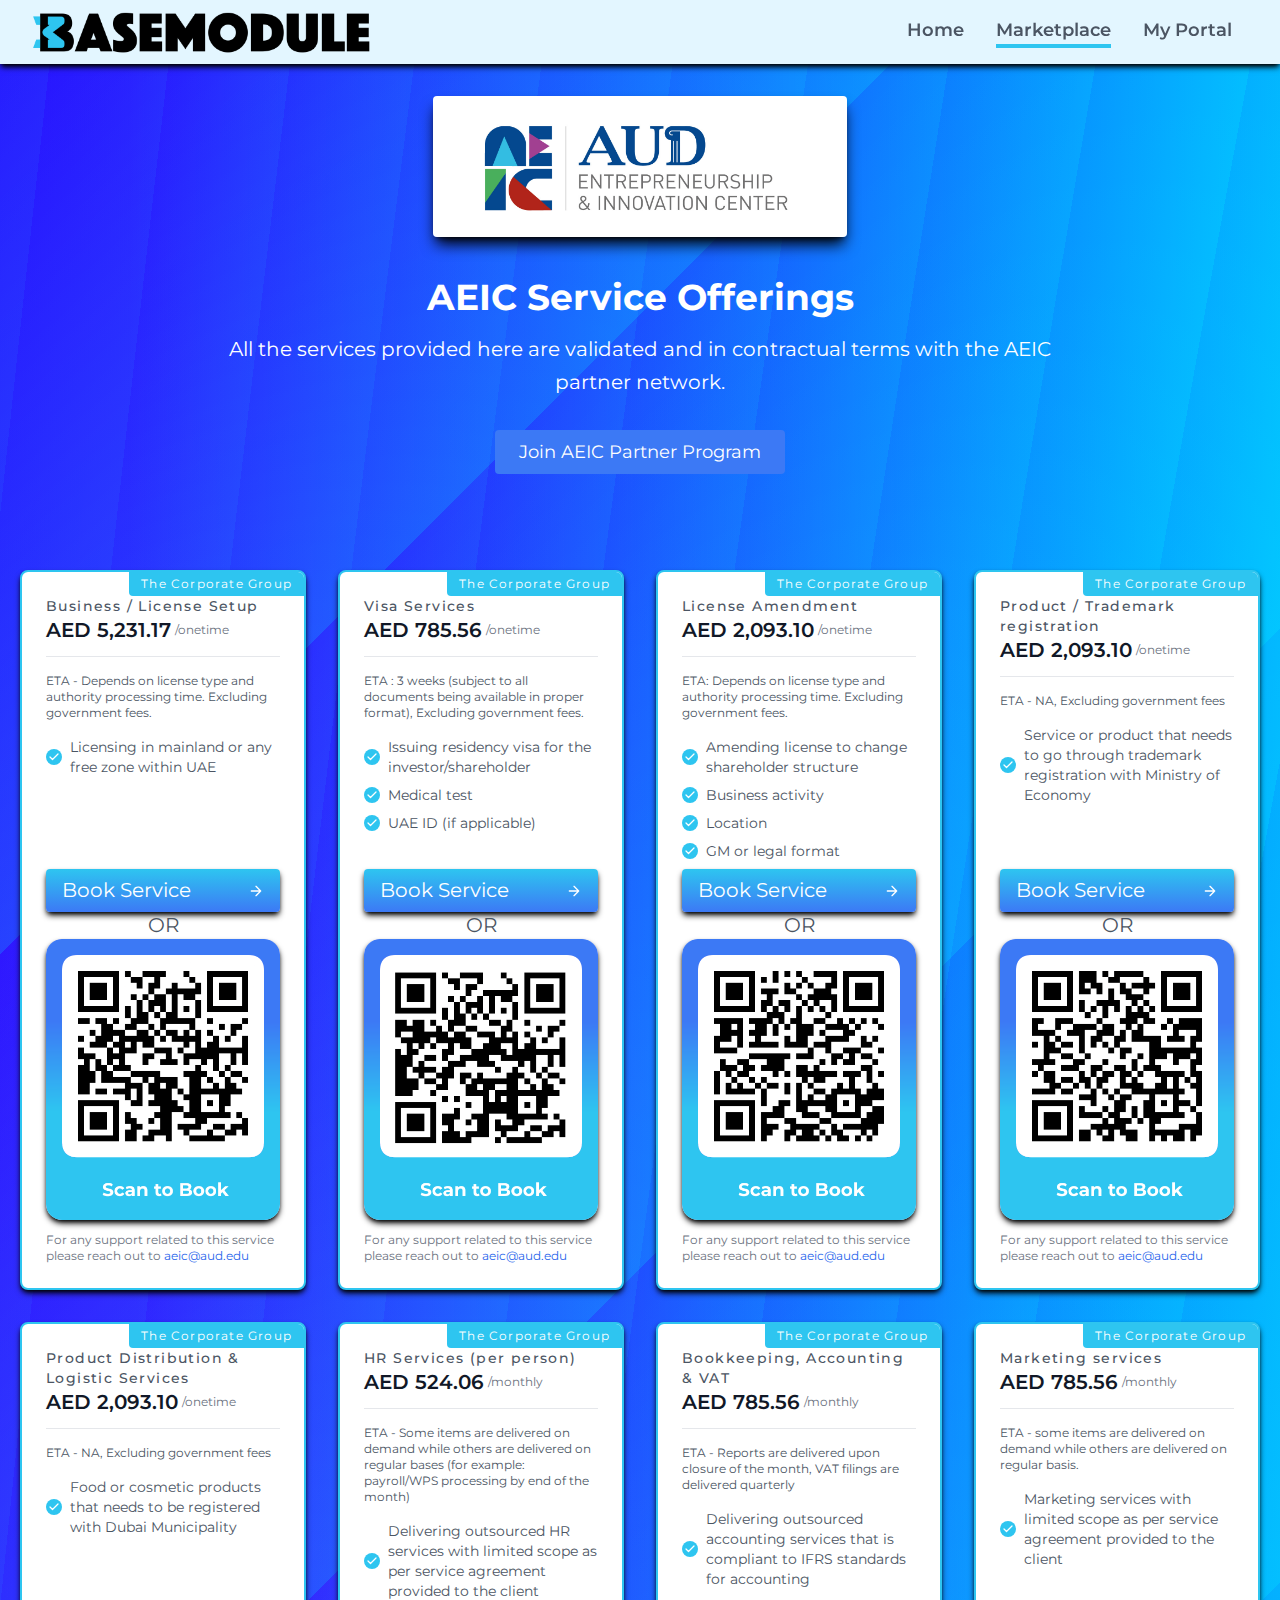
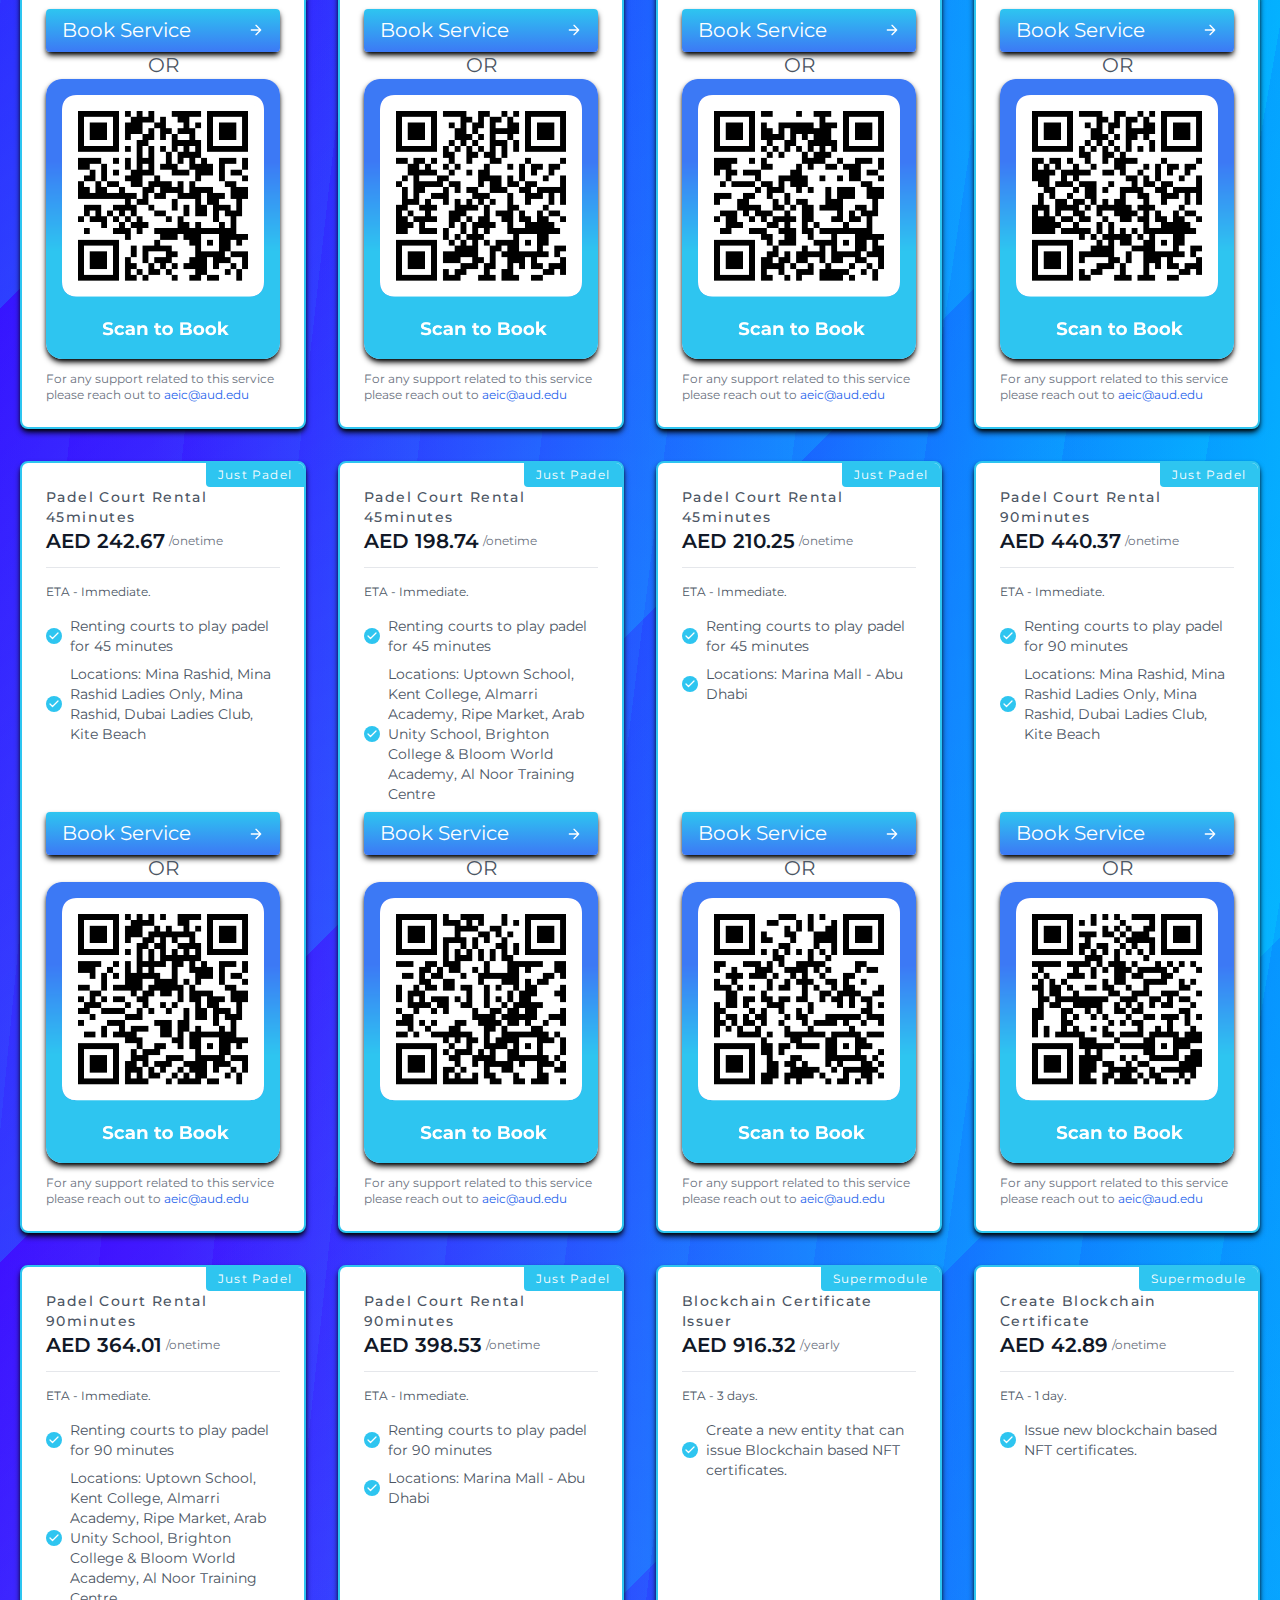
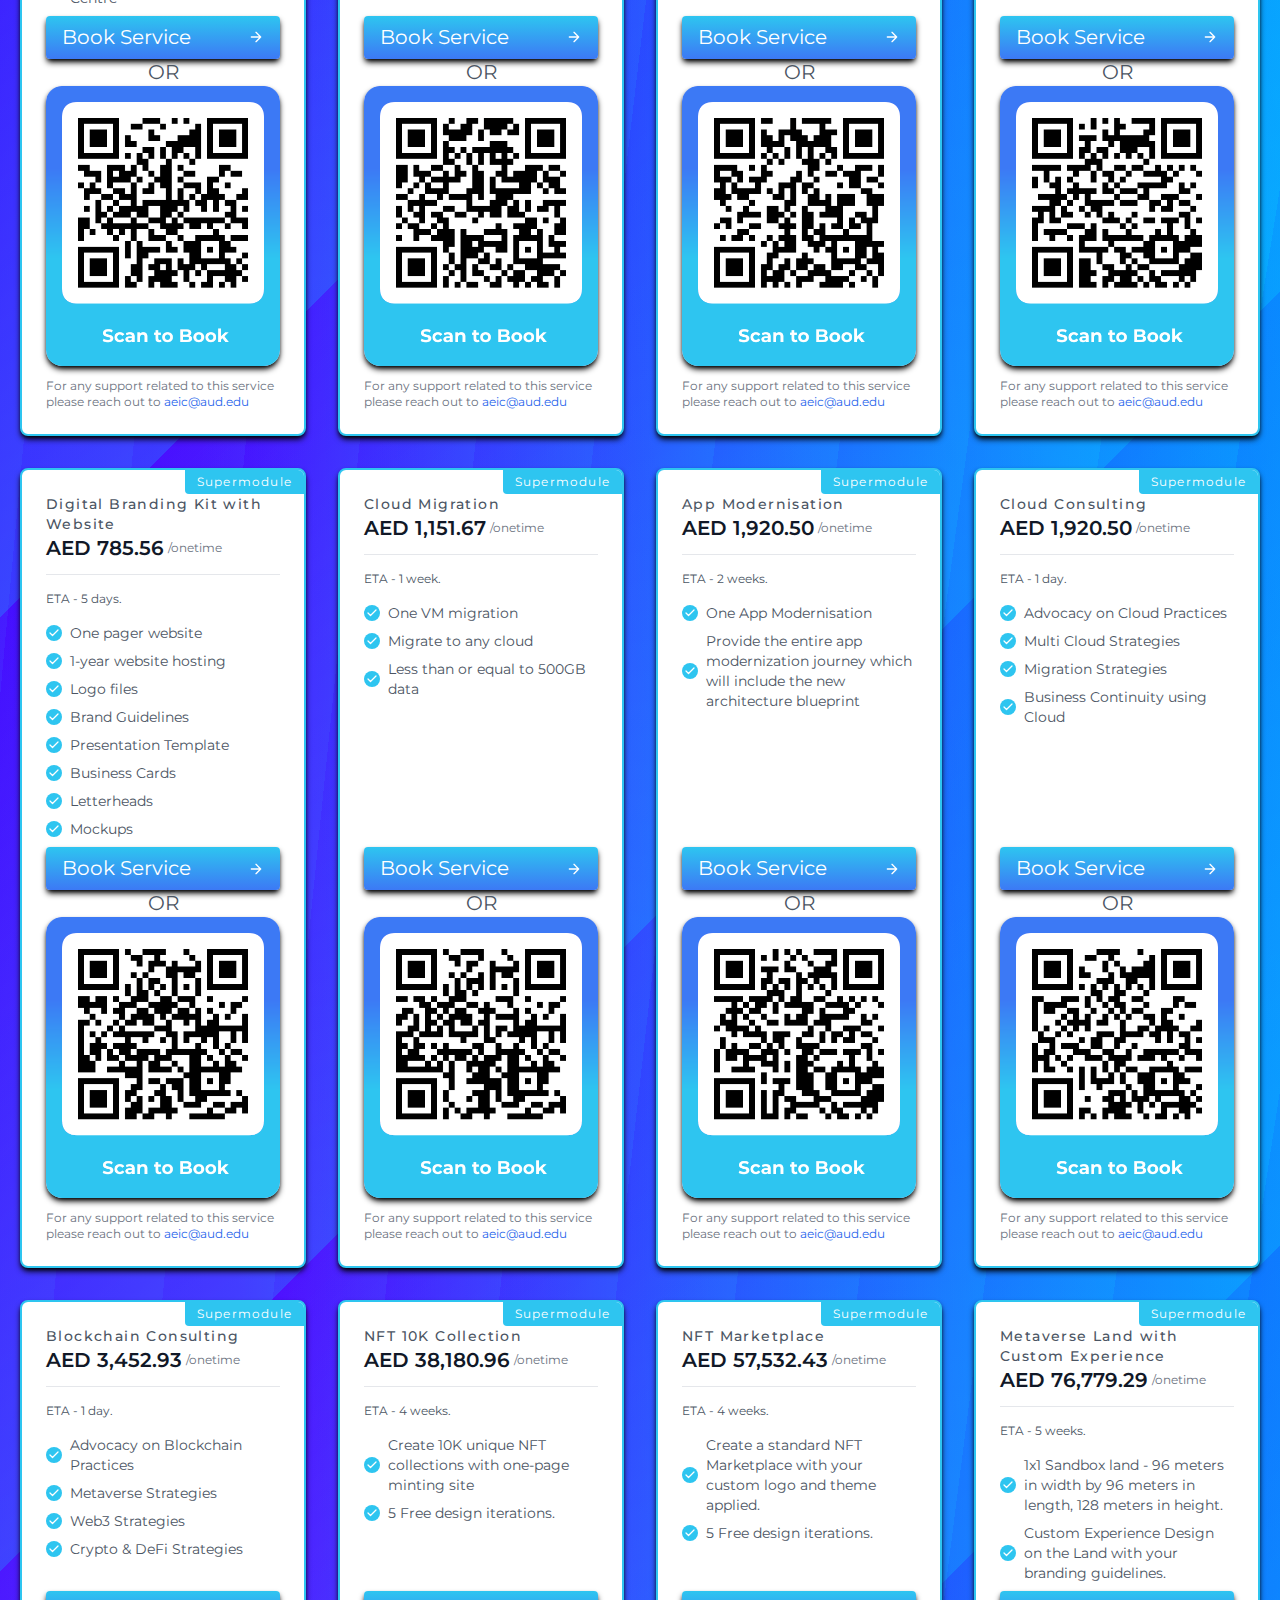
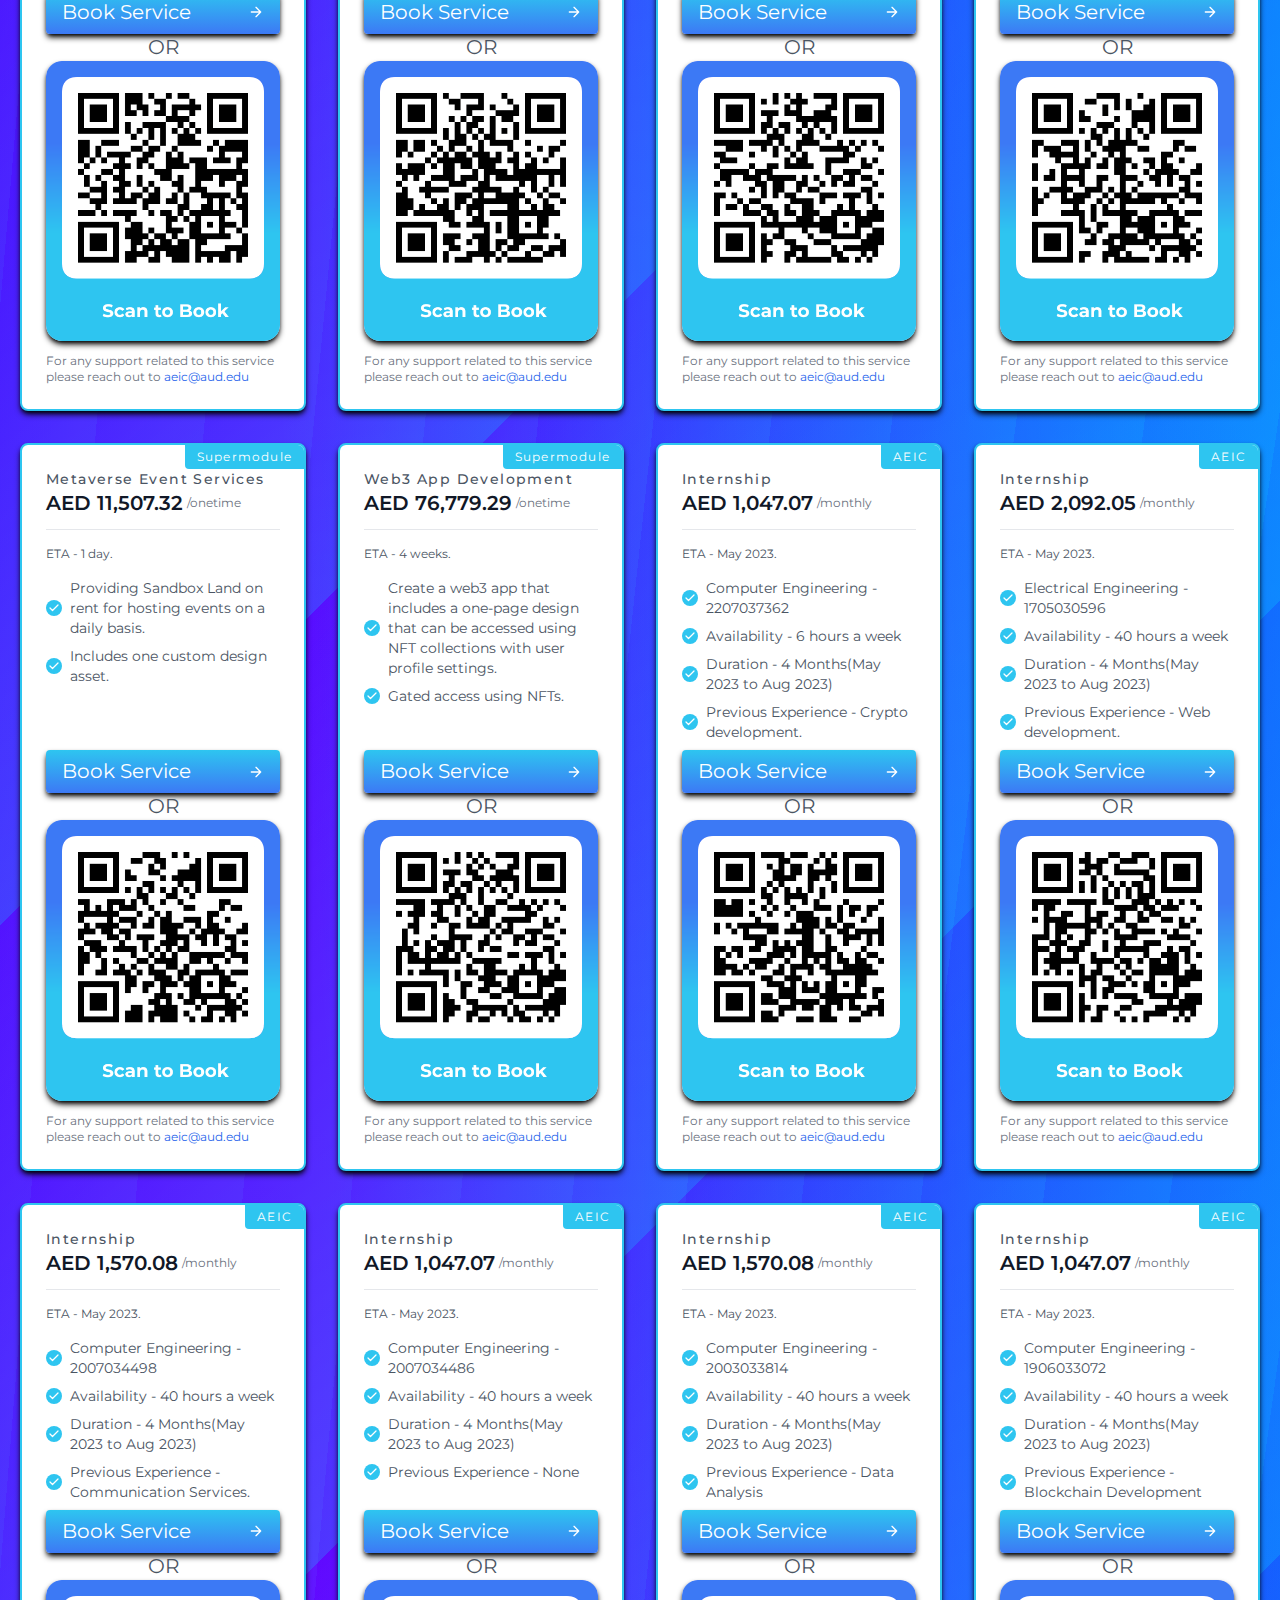
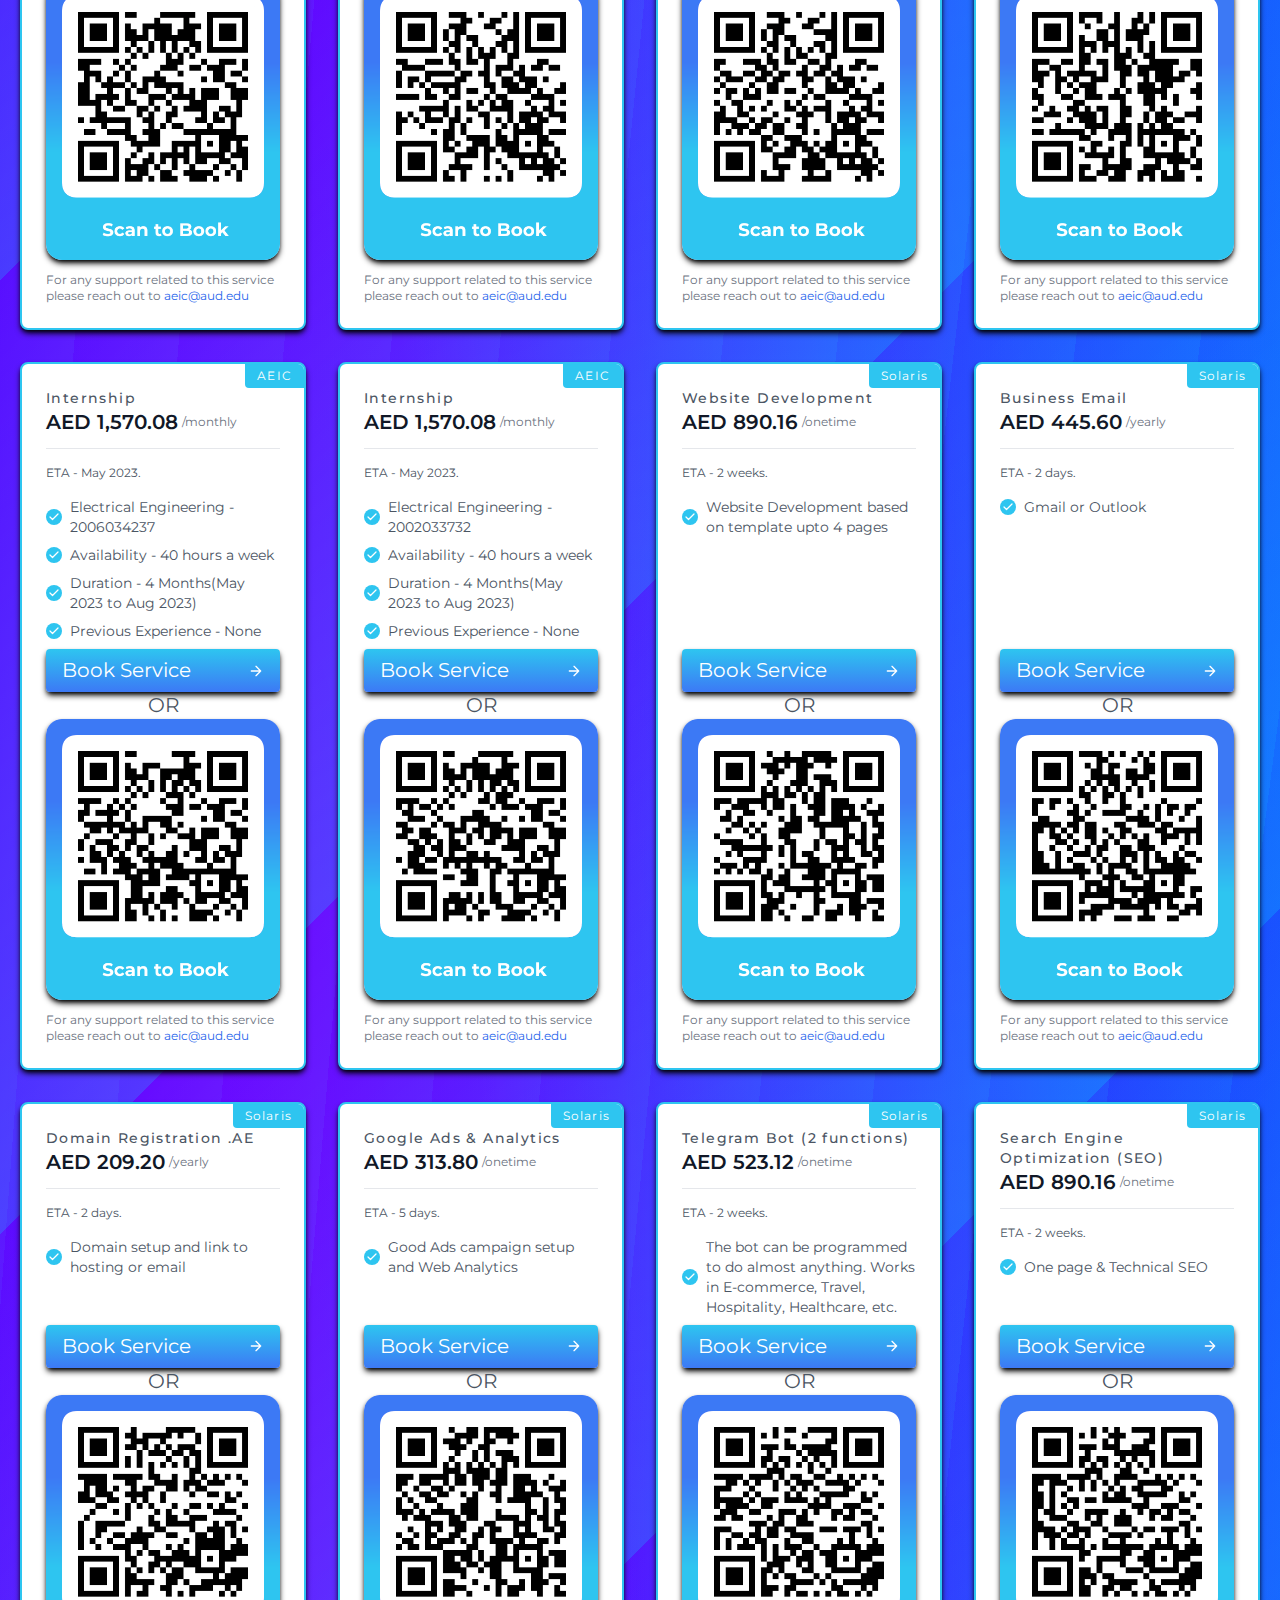
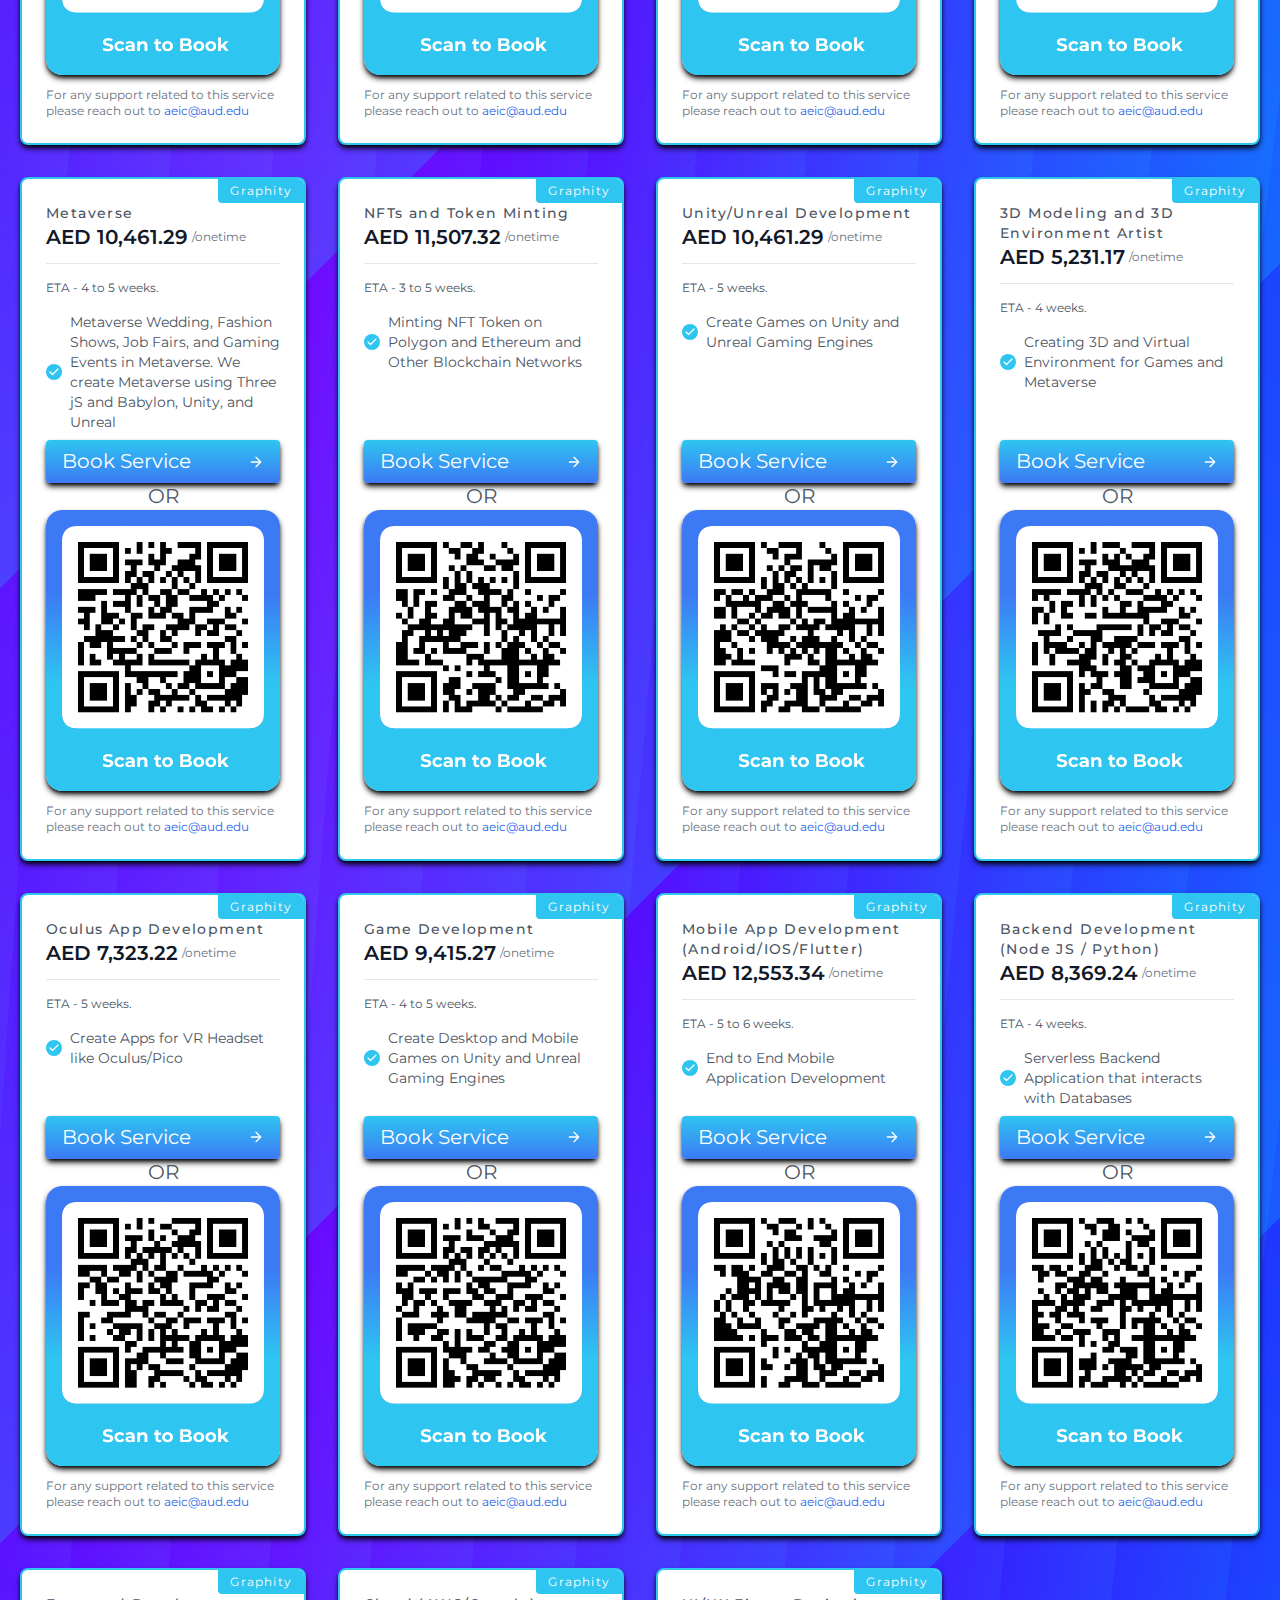
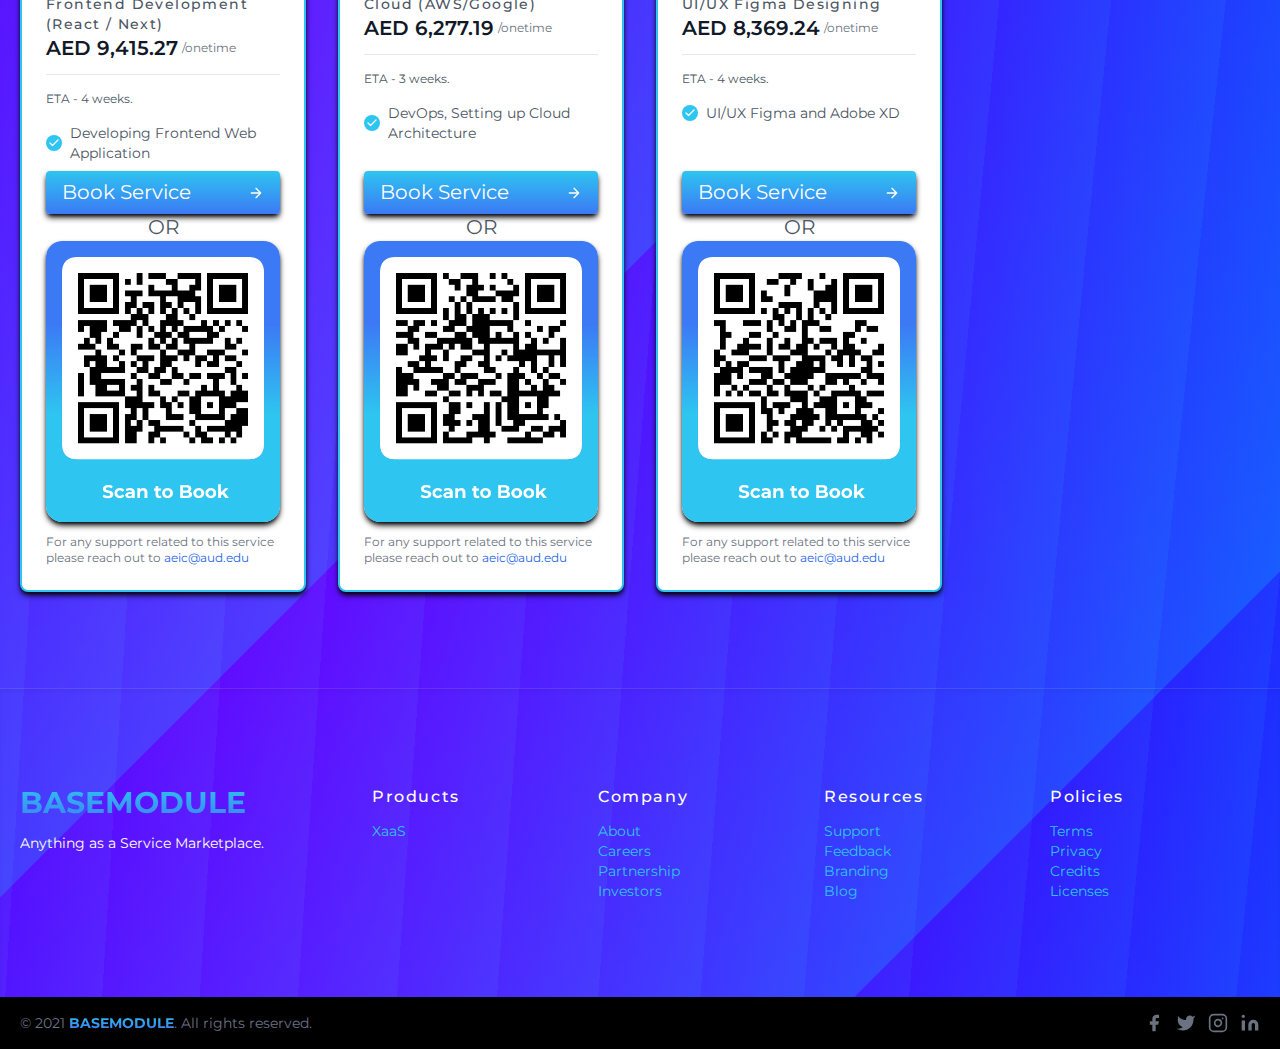
==== commit a47d5fff: "Updated Marketplace to include AEIC interns" ====
--- a/marketplace.html
+++ b/marketplace.html
@@ -203,7 +203,7 @@
         <p class="mb-8 leading-relaxed">All the services provided here are validated and in contractual terms with the
           AEIC partner network.</p>
         <div class="flex justify-center">
-          <button
+          <button onclick="location.href='https://www.aeic.aud.edu/technology-partner'"
             class="inline-flex text-white bg-primary2 border-0 py-2 px-6 focus:outline-none hover:bg-primary1 rounded text-lg">Join
             AEIC Partner Program</button>
         </div>
@@ -223,8 +223,8 @@
 
             <h2 class="text-sm tracking-widest title-font mb-1 font-medium">Business / License Setup</h2>
             <h1
-              class="text-2xl font-semibold text-gray-900 leading-none flex items-center pb-4 mb-4 border-b border-gray-200">
-              <span>AED 5231.17</span>
+              class="text-1xl font-semibold text-gray-900 leading-none flex items-center pb-4 mb-4 border-b border-gray-200">
+              <span>AED 5,231.17</span>
               <span class="text-xs ml-1 font-normal text-gray-500">/onetime</span>
 
             </h1>
@@ -265,7 +265,7 @@
 
             <h2 class="text-sm tracking-widest title-font mb-1 font-medium"> Visa Services</h2>
             <h1
-              class="text-2xl font-semibold text-gray-900 leading-none flex items-center pb-4 mb-4 border-b border-gray-200">
+              class="text-1xl font-semibold text-gray-900 leading-none flex items-center pb-4 mb-4 border-b border-gray-200">
               <span>AED 785.56</span>
               <span class="text-xs ml-1 font-normal text-gray-500">/onetime</span>
 
@@ -325,8 +325,8 @@
 
             <h2 class="text-sm tracking-widest title-font mb-1 font-medium">License Amendment</h2>
             <h1
-              class="text-2xl font-semibold text-gray-900 leading-none flex items-center pb-4 mb-4 border-b border-gray-200">
-              <span>AED 2093.10</span>
+              class="text-1xl font-semibold text-gray-900 leading-none flex items-center pb-4 mb-4 border-b border-gray-200">
+              <span>AED 2,093.10</span>
               <span class="text-xs ml-1 font-normal text-gray-500">/onetime</span>
 
             </h1>
@@ -393,8 +393,8 @@
 
             <h2 class="text-sm tracking-widest title-font mb-1 font-medium">Product / Trademark registration</h2>
             <h1
-              class="text-2xl font-semibold text-gray-900 leading-none flex items-center pb-4 mb-4 border-b border-gray-200">
-              <span>AED 2093.10</span>
+              class="text-1xl font-semibold text-gray-900 leading-none flex items-center pb-4 mb-4 border-b border-gray-200">
+              <span>AED 2,093.10</span>
               <span class="text-xs ml-1 font-normal text-gray-500">/onetime</span>
 
             </h1>
@@ -436,8 +436,8 @@
             <h2 class="text-sm tracking-widest title-font mb-1 font-medium">Product Distribution & Logistic Services
             </h2>
             <h1
-              class="text-2xl font-semibold text-gray-900 leading-none flex items-center pb-4 mb-4 border-b border-gray-200">
-              <span>AED 2093.10</span>
+              class="text-1xl font-semibold text-gray-900 leading-none flex items-center pb-4 mb-4 border-b border-gray-200">
+              <span>AED 2,093.10</span>
               <span class="text-xs ml-1 font-normal text-gray-500">/onetime</span>
 
             </h1>
@@ -478,7 +478,7 @@
 
             <h2 class="text-sm tracking-widest title-font mb-1 font-medium">HR Services (per person)</h2>
             <h1
-              class="text-2xl font-semibold text-gray-900 leading-none flex items-center pb-4 mb-4 border-b border-gray-200">
+              class="text-1xl font-semibold text-gray-900 leading-none flex items-center pb-4 mb-4 border-b border-gray-200">
               <span>AED 524.06</span>
               <span class="text-xs ml-1 font-normal text-gray-500">/monthly</span>
 
@@ -523,7 +523,7 @@
 
             <h2 class="text-sm tracking-widest title-font mb-1 font-medium">Bookkeeping, Accounting & VAT</h2>
             <h1
-              class="text-2xl font-semibold text-gray-900 leading-none flex items-center pb-4 mb-4 border-b border-gray-200">
+              class="text-1xl font-semibold text-gray-900 leading-none flex items-center pb-4 mb-4 border-b border-gray-200">
               <span>AED 785.56</span>
               <span class="text-xs ml-1 font-normal text-gray-500">/monthly</span>
 
@@ -566,7 +566,7 @@
 
             <h2 class="text-sm tracking-widest title-font mb-1 font-medium">Marketing services</h2>
             <h1
-              class="text-2xl font-semibold text-gray-900 leading-none flex items-center pb-4 mb-4 border-b border-gray-200">
+              class="text-1xl font-semibold text-gray-900 leading-none flex items-center pb-4 mb-4 border-b border-gray-200">
               <span>AED 785.56</span>
               <span class="text-xs ml-1 font-normal text-gray-500">/monthly</span>
 
@@ -611,7 +611,7 @@
 
             <h2 class="text-sm tracking-widest title-font mb-1 font-medium">Padel Court Rental 45minutes</h2>
             <h1
-              class="text-2xl font-semibold text-gray-900 leading-none flex items-center pb-4 mb-4 border-b border-gray-200">
+              class="text-1xl font-semibold text-gray-900 leading-none flex items-center pb-4 mb-4 border-b border-gray-200">
               <span>AED 242.67</span>
               <span class="text-xs ml-1 font-normal text-gray-500">/onetime</span>
 
@@ -664,7 +664,7 @@
 
             <h2 class="text-sm tracking-widest title-font mb-1 font-medium">Padel Court Rental 45minutes</h2>
             <h1
-              class="text-2xl font-semibold text-gray-900 leading-none flex items-center pb-4 mb-4 border-b border-gray-200">
+              class="text-1xl font-semibold text-gray-900 leading-none flex items-center pb-4 mb-4 border-b border-gray-200">
               <span>AED 198.74</span>
               <span class="text-xs ml-1 font-normal text-gray-500">/onetime</span>
 
@@ -717,7 +717,7 @@
 
             <h2 class="text-sm tracking-widest title-font mb-1 font-medium">Padel Court Rental 45minutes</h2>
             <h1
-              class="text-2xl font-semibold text-gray-900 leading-none flex items-center pb-4 mb-4 border-b border-gray-200">
+              class="text-1xl font-semibold text-gray-900 leading-none flex items-center pb-4 mb-4 border-b border-gray-200">
               <span>AED 210.25</span>
               <span class="text-xs ml-1 font-normal text-gray-500">/onetime</span>
 
@@ -770,7 +770,7 @@
 
             <h2 class="text-sm tracking-widest title-font mb-1 font-medium">Padel Court Rental 90minutes</h2>
             <h1
-              class="text-2xl font-semibold text-gray-900 leading-none flex items-center pb-4 mb-4 border-b border-gray-200">
+              class="text-1xl font-semibold text-gray-900 leading-none flex items-center pb-4 mb-4 border-b border-gray-200">
               <span>AED 440.37</span>
               <span class="text-xs ml-1 font-normal text-gray-500">/onetime</span>
 
@@ -823,7 +823,7 @@
 
             <h2 class="text-sm tracking-widest title-font mb-1 font-medium">Padel Court Rental 90minutes</h2>
             <h1
-              class="text-2xl font-semibold text-gray-900 leading-none flex items-center pb-4 mb-4 border-b border-gray-200">
+              class="text-1xl font-semibold text-gray-900 leading-none flex items-center pb-4 mb-4 border-b border-gray-200">
               <span>AED 364.01</span>
               <span class="text-xs ml-1 font-normal text-gray-500">/onetime</span>
 
@@ -876,7 +876,7 @@
 
             <h2 class="text-sm tracking-widest title-font mb-1 font-medium">Padel Court Rental 90minutes</h2>
             <h1
-              class="text-2xl font-semibold text-gray-900 leading-none flex items-center pb-4 mb-4 border-b border-gray-200">
+              class="text-1xl font-semibold text-gray-900 leading-none flex items-center pb-4 mb-4 border-b border-gray-200">
               <span>AED 398.53</span>
               <span class="text-xs ml-1 font-normal text-gray-500">/onetime</span>
 
@@ -930,7 +930,7 @@
 
             <h2 class="text-sm tracking-widest title-font mb-1 font-medium">Blockchain Certificate Issuer</h2>
             <h1
-              class="text-2xl font-semibold text-gray-900 leading-none flex items-center pb-4 mb-4 border-b border-gray-200">
+              class="text-1xl font-semibold text-gray-900 leading-none flex items-center pb-4 mb-4 border-b border-gray-200">
               <span>AED 916.32</span>
               <span class="text-xs ml-1 font-normal text-gray-500">/yearly</span>
 
@@ -975,7 +975,7 @@
 
             <h2 class="text-sm tracking-widest title-font mb-1 font-medium">Create Blockchain Certificate</h2>
             <h1
-              class="text-2xl font-semibold text-gray-900 leading-none flex items-center pb-4 mb-4 border-b border-gray-200">
+              class="text-1xl font-semibold text-gray-900 leading-none flex items-center pb-4 mb-4 border-b border-gray-200">
               <span>AED 42.89</span>
               <span class="text-xs ml-1 font-normal text-gray-500">/onetime</span>
 
@@ -1020,7 +1020,7 @@
 
             <h2 class="text-sm tracking-widest title-font mb-1 font-medium">Digital Branding Kit with Website</h2>
             <h1
-              class="text-2xl font-semibold text-gray-900 leading-none flex items-center pb-4 mb-4 border-b border-gray-200">
+              class="text-1xl font-semibold text-gray-900 leading-none flex items-center pb-4 mb-4 border-b border-gray-200">
               <span>AED 785.56</span>
               <span class="text-xs ml-1 font-normal text-gray-500">/onetime</span>
 
@@ -1127,8 +1127,8 @@
 
             <h2 class="text-sm tracking-widest title-font mb-1 font-medium">Cloud Migration</h2>
             <h1
-              class="text-2xl font-semibold text-gray-900 leading-none flex items-center pb-4 mb-4 border-b border-gray-200">
-              <span>AED 1151.67</span>
+              class="text-1xl font-semibold text-gray-900 leading-none flex items-center pb-4 mb-4 border-b border-gray-200">
+              <span>AED 1,151.67</span>
               <span class="text-xs ml-1 font-normal text-gray-500">/onetime</span>
 
             </h1>
@@ -1188,8 +1188,8 @@
 
             <h2 class="text-sm tracking-widest title-font mb-1 font-medium">App Modernisation</h2>
             <h1
-              class="text-2xl font-semibold text-gray-900 leading-none flex items-center pb-4 mb-4 border-b border-gray-200">
-              <span>AED 1920.50</span>
+              class="text-1xl font-semibold text-gray-900 leading-none flex items-center pb-4 mb-4 border-b border-gray-200">
+              <span>AED 1,920.50</span>
               <span class="text-xs ml-1 font-normal text-gray-500">/onetime</span>
 
             </h1>
@@ -1241,8 +1241,8 @@
 
             <h2 class="text-sm tracking-widest title-font mb-1 font-medium">Cloud Consulting</h2>
             <h1
-              class="text-2xl font-semibold text-gray-900 leading-none flex items-center pb-4 mb-4 border-b border-gray-200">
-              <span>AED 1920.50</span>
+              class="text-1xl font-semibold text-gray-900 leading-none flex items-center pb-4 mb-4 border-b border-gray-200">
+              <span>AED 1,920.50</span>
               <span class="text-xs ml-1 font-normal text-gray-500">/onetime</span>
 
             </h1>
@@ -1312,8 +1312,8 @@
 
             <h2 class="text-sm tracking-widest title-font mb-1 font-medium">Blockchain Consulting</h2>
             <h1
-              class="text-2xl font-semibold text-gray-900 leading-none flex items-center pb-4 mb-4 border-b border-gray-200">
-              <span>AED 3452.93</span>
+              class="text-1xl font-semibold text-gray-900 leading-none flex items-center pb-4 mb-4 border-b border-gray-200">
+              <span>AED 3,452.93</span>
               <span class="text-xs ml-1 font-normal text-gray-500">/onetime</span>
 
             </h1>
@@ -1383,8 +1383,8 @@
 
             <h2 class="text-sm tracking-widest title-font mb-1 font-medium">NFT 10K Collection</h2>
             <h1
-              class="text-2xl font-semibold text-gray-900 leading-none flex items-center pb-4 mb-4 border-b border-gray-200">
-              <span>AED 38180.96</span>
+              class="text-1xl font-semibold text-gray-900 leading-none flex items-center pb-4 mb-4 border-b border-gray-200">
+              <span>AED 38,180.96</span>
               <span class="text-xs ml-1 font-normal text-gray-500">/onetime</span>
 
             </h1>
@@ -1437,8 +1437,8 @@
 
             <h2 class="text-sm tracking-widest title-font mb-1 font-medium">NFT Marketplace</h2>
             <h1
-              class="text-2xl font-semibold text-gray-900 leading-none flex items-center pb-4 mb-4 border-b border-gray-200">
-              <span>AED 57532.43</span>
+              class="text-1xl font-semibold text-gray-900 leading-none flex items-center pb-4 mb-4 border-b border-gray-200">
+              <span>AED 57,532.43</span>
               <span class="text-xs ml-1 font-normal text-gray-500">/onetime</span>
 
             </h1>
@@ -1491,8 +1491,8 @@
 
             <h2 class="text-sm tracking-widest title-font mb-1 font-medium">Metaverse Land with Custom Experience </h2>
             <h1
-              class="text-2xl font-semibold text-gray-900 leading-none flex items-center pb-4 mb-4 border-b border-gray-200">
-              <span>AED 76779.29</span>
+              class="text-1xl font-semibold text-gray-900 leading-none flex items-center pb-4 mb-4 border-b border-gray-200">
+              <span>AED 76,779.29</span>
               <span class="text-xs ml-1 font-normal text-gray-500">/onetime</span>
 
             </h1>
@@ -1545,8 +1545,8 @@
 
             <h2 class="text-sm tracking-widest title-font mb-1 font-medium">Metaverse Event Services </h2>
             <h1
-              class="text-2xl font-semibold text-gray-900 leading-none flex items-center pb-4 mb-4 border-b border-gray-200">
-              <span>AED 11507.32</span>
+              class="text-1xl font-semibold text-gray-900 leading-none flex items-center pb-4 mb-4 border-b border-gray-200">
+              <span>AED 11,507.32</span>
               <span class="text-xs ml-1 font-normal text-gray-500">/onetime</span>
 
             </h1>
@@ -1599,8 +1599,8 @@
 
             <h2 class="text-sm tracking-widest title-font mb-1 font-medium">Web3 App Development</h2>
             <h1
-              class="text-2xl font-semibold text-gray-900 leading-none flex items-center pb-4 mb-4 border-b border-gray-200">
-              <span>AED 76779.29</span>
+              class="text-1xl font-semibold text-gray-900 leading-none flex items-center pb-4 mb-4 border-b border-gray-200">
+              <span>AED 76,779.29</span>
               <span class="text-xs ml-1 font-normal text-gray-500">/onetime</span>
 
             </h1>
@@ -1651,10 +1651,10 @@
               
             </span>
 
-            <h2 class="text-sm tracking-widest title-font mb-1 font-medium">Interns</h2>
-            <h1
-              class="text-2xl font-semibold text-gray-900 leading-none flex items-center pb-4 mb-4 border-b border-gray-200">
-              <span>AED 1047.07</span>
+            <h2 class="text-sm tracking-widest title-font mb-1 font-medium">Internship</h2>
+            <h1
+              class="text-1xl font-semibold text-gray-900 leading-none flex items-center pb-4 mb-4 border-b border-gray-200">
+              <span>AED 1,047.07</span>
               <span class="text-xs ml-1 font-normal text-gray-500">/monthly</span>
 
             </h1>
@@ -1668,16 +1668,34 @@
                   class="w-3 h-3" viewBox="0 0 24 24">
                   <path d="M20 6L9 17l-5-5"></path>
                 </svg>
-              </span>Computer Engineering Intern 
-            </p>
-            <p class="flex items-center text-gray-600 mb-2 text-sm">
-              <span
-                class="w-4 h-4 mr-2 inline-flex items-center justify-center bg-primary1 text-white rounded-full flex-shrink-0">
-                <svg fill="none" stroke="currentColor" stroke-linecap="round" stroke-linejoin="round" stroke-width="2.5"
-                  class="w-3 h-3" viewBox="0 0 24 24">
-                  <path d="M20 6L9 17l-5-5"></path>
-                </svg>
-              </span>Availability - 5 days a week for 4 Months(May 2023 to Aug 2023)
+              </span>Computer Engineering - 2207037362 
+            </p>
+            <p class="flex items-center text-gray-600 mb-2 text-sm">
+              <span
+                class="w-4 h-4 mr-2 inline-flex items-center justify-center bg-primary1 text-white rounded-full flex-shrink-0">
+                <svg fill="none" stroke="currentColor" stroke-linecap="round" stroke-linejoin="round" stroke-width="2.5"
+                  class="w-3 h-3" viewBox="0 0 24 24">
+                  <path d="M20 6L9 17l-5-5"></path>
+                </svg>
+              </span>Availability - 6 hours a week 
+            </p>
+            <p class="flex items-center text-gray-600 mb-2 text-sm">
+              <span
+                class="w-4 h-4 mr-2 inline-flex items-center justify-center bg-primary1 text-white rounded-full flex-shrink-0">
+                <svg fill="none" stroke="currentColor" stroke-linecap="round" stroke-linejoin="round" stroke-width="2.5"
+                  class="w-3 h-3" viewBox="0 0 24 24">
+                  <path d="M20 6L9 17l-5-5"></path>
+                </svg>
+              </span>Duration - 4 Months(May 2023 to Aug 2023)
+            </p>
+            <p class="flex items-center text-gray-600 mb-2 text-sm">
+              <span
+                class="w-4 h-4 mr-2 inline-flex items-center justify-center bg-primary1 text-white rounded-full flex-shrink-0">
+                <svg fill="none" stroke="currentColor" stroke-linecap="round" stroke-linejoin="round" stroke-width="2.5"
+                  class="w-3 h-3" viewBox="0 0 24 24">
+                  <path d="M20 6L9 17l-5-5"></path>
+                </svg>
+              </span>Previous Experience - Crypto development.
             </p>
            
    
@@ -1701,13 +1719,517 @@
           <div
             class="h-full p-6 rounded-lg border-2 bg-white shadow-md shadow-black border-primary1 flex flex-col relative overflow-hidden">
             <span
+              class="bg-primary1 text-white px-3 py-1 tracking-widest text-xs absolute right-0 top-0 rounded-bl">AEIC 
+              
+            </span>
+
+            <h2 class="text-sm tracking-widest title-font mb-1 font-medium">Internship</h2>
+            <h1
+              class="text-1xl font-semibold text-gray-900 leading-none flex items-center pb-4 mb-4 border-b border-gray-200">
+              <span>AED 2,092.05</span>
+              <span class="text-xs ml-1 font-normal text-gray-500">/monthly</span>
+
+            </h1>
+            <h3 class="text-xs pb-2 mb-2">
+              ETA - May 2023.
+            </h3>
+            <p class="flex items-center text-gray-600 mb-2 text-sm">
+              <span
+                class="w-4 h-4 mr-2 inline-flex items-center justify-center bg-primary1 text-white rounded-full flex-shrink-0">
+                <svg fill="none" stroke="currentColor" stroke-linecap="round" stroke-linejoin="round" stroke-width="2.5"
+                  class="w-3 h-3" viewBox="0 0 24 24">
+                  <path d="M20 6L9 17l-5-5"></path>
+                </svg>
+              </span>Electrical Engineering - 1705030596 
+            </p>
+            <p class="flex items-center text-gray-600 mb-2 text-sm">
+              <span
+                class="w-4 h-4 mr-2 inline-flex items-center justify-center bg-primary1 text-white rounded-full flex-shrink-0">
+                <svg fill="none" stroke="currentColor" stroke-linecap="round" stroke-linejoin="round" stroke-width="2.5"
+                  class="w-3 h-3" viewBox="0 0 24 24">
+                  <path d="M20 6L9 17l-5-5"></path>
+                </svg>
+              </span>Availability - 40 hours a week
+            </p>
+            <p class="flex items-center text-gray-600 mb-2 text-sm">
+              <span
+                class="w-4 h-4 mr-2 inline-flex items-center justify-center bg-primary1 text-white rounded-full flex-shrink-0">
+                <svg fill="none" stroke="currentColor" stroke-linecap="round" stroke-linejoin="round" stroke-width="2.5"
+                  class="w-3 h-3" viewBox="0 0 24 24">
+                  <path d="M20 6L9 17l-5-5"></path>
+                </svg>
+              </span>Duration - 4 Months(May 2023 to Aug 2023)
+            </p>
+            <p class="flex items-center text-gray-600 mb-2 text-sm">
+              <span
+                class="w-4 h-4 mr-2 inline-flex items-center justify-center bg-primary1 text-white rounded-full flex-shrink-0">
+                <svg fill="none" stroke="currentColor" stroke-linecap="round" stroke-linejoin="round" stroke-width="2.5"
+                  class="w-3 h-3" viewBox="0 0 24 24">
+                  <path d="M20 6L9 17l-5-5"></path>
+                </svg>
+              </span>Previous Experience - Web development.
+            </p>
+           
+   
+            <button
+              class="shadow-md shadow-black flex items-center mt-auto text-white bg-gradient-to-b from-primary1 to-primary2 border-0 py-2 px-4 w-full focus:outline-none hover:bg-gradient-to-t rounded"
+              onclick="location.href='https://buy.stripe.com/28o17mc2g18N39C14S'">Book Service
+              <svg fill="none" stroke="currentColor" stroke-linecap="round" stroke-linejoin="round" stroke-width="2"
+                class="w-4 h-4 ml-auto" viewBox="0 0 24 24">
+                <path d="M5 12h14M12 5l7 7-7 7"></path>
+              </svg>
+            </button>
+            <p class="item-center text-center">
+              OR
+            </p>
+            <img class="rounded-2xl shadow-md shadow-black" src="./assets/images/AEIC_SVC2_QR.png" />
+            <p class="text-xs text-gray-500 mt-3">For any support related to this service please reach out to <a class="text-blue-600" href="mailto:aeic@aud.edu?subject=Support Request for SME_SVC12&body=Please describe your support needs.">aeic@aud.edu</a></p>
+    
+          </div>
+        </div>
+        <div class="p-4 xl:w-1/4 md:w-1/2 w-full">
+          <div
+            class="h-full p-6 rounded-lg border-2 bg-white shadow-md shadow-black border-primary1 flex flex-col relative overflow-hidden">
+            <span
+              class="bg-primary1 text-white px-3 py-1 tracking-widest text-xs absolute right-0 top-0 rounded-bl">AEIC 
+              
+            </span>
+
+            <h2 class="text-sm tracking-widest title-font mb-1 font-medium">Internship</h2>
+            <h1
+              class="text-1xl font-semibold text-gray-900 leading-none flex items-center pb-4 mb-4 border-b border-gray-200">
+              <span>AED 1,570.08</span>
+              <span class="text-xs ml-1 font-normal text-gray-500">/monthly</span>
+
+            </h1>
+            <h3 class="text-xs pb-2 mb-2">
+              ETA - May 2023.
+            </h3>
+            <p class="flex items-center text-gray-600 mb-2 text-sm">
+              <span
+                class="w-4 h-4 mr-2 inline-flex items-center justify-center bg-primary1 text-white rounded-full flex-shrink-0">
+                <svg fill="none" stroke="currentColor" stroke-linecap="round" stroke-linejoin="round" stroke-width="2.5"
+                  class="w-3 h-3" viewBox="0 0 24 24">
+                  <path d="M20 6L9 17l-5-5"></path>
+                </svg>
+              </span>Computer Engineering - 2007034498 
+            </p>
+            <p class="flex items-center text-gray-600 mb-2 text-sm">
+              <span
+                class="w-4 h-4 mr-2 inline-flex items-center justify-center bg-primary1 text-white rounded-full flex-shrink-0">
+                <svg fill="none" stroke="currentColor" stroke-linecap="round" stroke-linejoin="round" stroke-width="2.5"
+                  class="w-3 h-3" viewBox="0 0 24 24">
+                  <path d="M20 6L9 17l-5-5"></path>
+                </svg>
+              </span>Availability - 40 hours a week
+            </p>
+            <p class="flex items-center text-gray-600 mb-2 text-sm">
+              <span
+                class="w-4 h-4 mr-2 inline-flex items-center justify-center bg-primary1 text-white rounded-full flex-shrink-0">
+                <svg fill="none" stroke="currentColor" stroke-linecap="round" stroke-linejoin="round" stroke-width="2.5"
+                  class="w-3 h-3" viewBox="0 0 24 24">
+                  <path d="M20 6L9 17l-5-5"></path>
+                </svg>
+              </span>Duration - 4 Months(May 2023 to Aug 2023)
+            </p>
+            <p class="flex items-center text-gray-600 mb-2 text-sm">
+              <span
+                class="w-4 h-4 mr-2 inline-flex items-center justify-center bg-primary1 text-white rounded-full flex-shrink-0">
+                <svg fill="none" stroke="currentColor" stroke-linecap="round" stroke-linejoin="round" stroke-width="2.5"
+                  class="w-3 h-3" viewBox="0 0 24 24">
+                  <path d="M20 6L9 17l-5-5"></path>
+                </svg>
+              </span>Previous Experience - Communication Services.
+            </p>
+           
+   
+            <button
+              class="shadow-md shadow-black flex items-center mt-auto text-white bg-gradient-to-b from-primary1 to-primary2 border-0 py-2 px-4 w-full focus:outline-none hover:bg-gradient-to-t rounded"
+              onclick="location.href='https://buy.stripe.com/00gdU88Q404JfWo7th'">Book Service
+              <svg fill="none" stroke="currentColor" stroke-linecap="round" stroke-linejoin="round" stroke-width="2"
+                class="w-4 h-4 ml-auto" viewBox="0 0 24 24">
+                <path d="M5 12h14M12 5l7 7-7 7"></path>
+              </svg>
+            </button>
+            <p class="item-center text-center">
+              OR
+            </p>
+            <img class="rounded-2xl shadow-md shadow-black" src="./assets/images/AEIC_SVC3_QR.png" />
+            <p class="text-xs text-gray-500 mt-3">For any support related to this service please reach out to <a class="text-blue-600" href="mailto:aeic@aud.edu?subject=Support Request for SME_SVC12&body=Please describe your support needs.">aeic@aud.edu</a></p>
+    
+          </div>
+        </div>
+        <div class="p-4 xl:w-1/4 md:w-1/2 w-full">
+          <div
+            class="h-full p-6 rounded-lg border-2 bg-white shadow-md shadow-black border-primary1 flex flex-col relative overflow-hidden">
+            <span
+              class="bg-primary1 text-white px-3 py-1 tracking-widest text-xs absolute right-0 top-0 rounded-bl">AEIC 
+              
+            </span>
+
+            <h2 class="text-sm tracking-widest title-font mb-1 font-medium">Internship</h2>
+            <h1
+              class="text-1xl font-semibold text-gray-900 leading-none flex items-center pb-4 mb-4 border-b border-gray-200">
+              <span>AED 1,047.07</span>
+              <span class="text-xs ml-1 font-normal text-gray-500">/monthly</span>
+
+            </h1>
+            <h3 class="text-xs pb-2 mb-2">
+              ETA - May 2023.
+            </h3>
+            <p class="flex items-center text-gray-600 mb-2 text-sm">
+              <span
+                class="w-4 h-4 mr-2 inline-flex items-center justify-center bg-primary1 text-white rounded-full flex-shrink-0">
+                <svg fill="none" stroke="currentColor" stroke-linecap="round" stroke-linejoin="round" stroke-width="2.5"
+                  class="w-3 h-3" viewBox="0 0 24 24">
+                  <path d="M20 6L9 17l-5-5"></path>
+                </svg>
+              </span>Computer Engineering - 2007034486 
+            </p>
+            <p class="flex items-center text-gray-600 mb-2 text-sm">
+              <span
+                class="w-4 h-4 mr-2 inline-flex items-center justify-center bg-primary1 text-white rounded-full flex-shrink-0">
+                <svg fill="none" stroke="currentColor" stroke-linecap="round" stroke-linejoin="round" stroke-width="2.5"
+                  class="w-3 h-3" viewBox="0 0 24 24">
+                  <path d="M20 6L9 17l-5-5"></path>
+                </svg>
+              </span>Availability - 40 hours a week
+            </p>
+            <p class="flex items-center text-gray-600 mb-2 text-sm">
+              <span
+                class="w-4 h-4 mr-2 inline-flex items-center justify-center bg-primary1 text-white rounded-full flex-shrink-0">
+                <svg fill="none" stroke="currentColor" stroke-linecap="round" stroke-linejoin="round" stroke-width="2.5"
+                  class="w-3 h-3" viewBox="0 0 24 24">
+                  <path d="M20 6L9 17l-5-5"></path>
+                </svg>
+              </span>Duration - 4 Months(May 2023 to Aug 2023)
+            </p>
+            <p class="flex items-center text-gray-600 mb-2 text-sm">
+              <span
+                class="w-4 h-4 mr-2 inline-flex items-center justify-center bg-primary1 text-white rounded-full flex-shrink-0">
+                <svg fill="none" stroke="currentColor" stroke-linecap="round" stroke-linejoin="round" stroke-width="2.5"
+                  class="w-3 h-3" viewBox="0 0 24 24">
+                  <path d="M20 6L9 17l-5-5"></path>
+                </svg>
+              </span>Previous Experience - None
+            </p>
+           
+   
+            <button
+              class="shadow-md shadow-black flex items-center mt-auto text-white bg-gradient-to-b from-primary1 to-primary2 border-0 py-2 px-4 w-full focus:outline-none hover:bg-gradient-to-t rounded"
+              onclick="location.href='https://buy.stripe.com/cN24jyd6k8Bf5hK4h6'">Book Service
+              <svg fill="none" stroke="currentColor" stroke-linecap="round" stroke-linejoin="round" stroke-width="2"
+                class="w-4 h-4 ml-auto" viewBox="0 0 24 24">
+                <path d="M5 12h14M12 5l7 7-7 7"></path>
+              </svg>
+            </button>
+            <p class="item-center text-center">
+              OR
+            </p>
+            <img class="rounded-2xl shadow-md shadow-black" src="./assets/images/AEIC_SVC4_QR.png" />
+            <p class="text-xs text-gray-500 mt-3">For any support related to this service please reach out to <a class="text-blue-600" href="mailto:aeic@aud.edu?subject=Support Request for SME_SVC12&body=Please describe your support needs.">aeic@aud.edu</a></p>
+    
+          </div>
+        </div>
+        <div class="p-4 xl:w-1/4 md:w-1/2 w-full">
+          <div
+            class="h-full p-6 rounded-lg border-2 bg-white shadow-md shadow-black border-primary1 flex flex-col relative overflow-hidden">
+            <span
+              class="bg-primary1 text-white px-3 py-1 tracking-widest text-xs absolute right-0 top-0 rounded-bl">AEIC 
+              
+            </span>
+
+            <h2 class="text-sm tracking-widest title-font mb-1 font-medium">Internship</h2>
+            <h1
+              class="text-1xl font-semibold text-gray-900 leading-none flex items-center pb-4 mb-4 border-b border-gray-200">
+              <span>AED 1,570.08</span>
+              <span class="text-xs ml-1 font-normal text-gray-500">/monthly</span>
+
+            </h1>
+            <h3 class="text-xs pb-2 mb-2">
+              ETA - May 2023.
+            </h3>
+            <p class="flex items-center text-gray-600 mb-2 text-sm">
+              <span
+                class="w-4 h-4 mr-2 inline-flex items-center justify-center bg-primary1 text-white rounded-full flex-shrink-0">
+                <svg fill="none" stroke="currentColor" stroke-linecap="round" stroke-linejoin="round" stroke-width="2.5"
+                  class="w-3 h-3" viewBox="0 0 24 24">
+                  <path d="M20 6L9 17l-5-5"></path>
+                </svg>
+              </span>Computer Engineering - 2003033814 
+            </p>
+            <p class="flex items-center text-gray-600 mb-2 text-sm">
+              <span
+                class="w-4 h-4 mr-2 inline-flex items-center justify-center bg-primary1 text-white rounded-full flex-shrink-0">
+                <svg fill="none" stroke="currentColor" stroke-linecap="round" stroke-linejoin="round" stroke-width="2.5"
+                  class="w-3 h-3" viewBox="0 0 24 24">
+                  <path d="M20 6L9 17l-5-5"></path>
+                </svg>
+              </span>Availability - 40 hours a week
+            </p>
+            <p class="flex items-center text-gray-600 mb-2 text-sm">
+              <span
+                class="w-4 h-4 mr-2 inline-flex items-center justify-center bg-primary1 text-white rounded-full flex-shrink-0">
+                <svg fill="none" stroke="currentColor" stroke-linecap="round" stroke-linejoin="round" stroke-width="2.5"
+                  class="w-3 h-3" viewBox="0 0 24 24">
+                  <path d="M20 6L9 17l-5-5"></path>
+                </svg>
+              </span>Duration - 4 Months(May 2023 to Aug 2023)
+            </p>
+            <p class="flex items-center text-gray-600 mb-2 text-sm">
+              <span
+                class="w-4 h-4 mr-2 inline-flex items-center justify-center bg-primary1 text-white rounded-full flex-shrink-0">
+                <svg fill="none" stroke="currentColor" stroke-linecap="round" stroke-linejoin="round" stroke-width="2.5"
+                  class="w-3 h-3" viewBox="0 0 24 24">
+                  <path d="M20 6L9 17l-5-5"></path>
+                </svg>
+              </span>Previous Experience - Data Analysis
+            </p>
+           
+   
+            <button
+              class="shadow-md shadow-black flex items-center mt-auto text-white bg-gradient-to-b from-primary1 to-primary2 border-0 py-2 px-4 w-full focus:outline-none hover:bg-gradient-to-t rounded"
+              onclick="location.href='https://buy.stripe.com/3cs7vK1nCdVz5hK4h7'">Book Service
+              <svg fill="none" stroke="currentColor" stroke-linecap="round" stroke-linejoin="round" stroke-width="2"
+                class="w-4 h-4 ml-auto" viewBox="0 0 24 24">
+                <path d="M5 12h14M12 5l7 7-7 7"></path>
+              </svg>
+            </button>
+            <p class="item-center text-center">
+              OR
+            </p>
+            <img class="rounded-2xl shadow-md shadow-black" src="./assets/images/AEIC_SVC5_QR.png" />
+            <p class="text-xs text-gray-500 mt-3">For any support related to this service please reach out to <a class="text-blue-600" href="mailto:aeic@aud.edu?subject=Support Request for SME_SVC12&body=Please describe your support needs.">aeic@aud.edu</a></p>
+    
+          </div>
+        </div>
+        <div class="p-4 xl:w-1/4 md:w-1/2 w-full">
+          <div
+            class="h-full p-6 rounded-lg border-2 bg-white shadow-md shadow-black border-primary1 flex flex-col relative overflow-hidden">
+            <span
+              class="bg-primary1 text-white px-3 py-1 tracking-widest text-xs absolute right-0 top-0 rounded-bl">AEIC 
+              
+            </span>
+
+            <h2 class="text-sm tracking-widest title-font mb-1 font-medium">Internship</h2>
+            <h1
+              class="text-1xl font-semibold text-gray-900 leading-none flex items-center pb-4 mb-4 border-b border-gray-200">
+              <span>AED 1,047.07</span>
+              <span class="text-xs ml-1 font-normal text-gray-500">/monthly</span>
+
+            </h1>
+            <h3 class="text-xs pb-2 mb-2">
+              ETA - May 2023.
+            </h3>
+            <p class="flex items-center text-gray-600 mb-2 text-sm">
+              <span
+                class="w-4 h-4 mr-2 inline-flex items-center justify-center bg-primary1 text-white rounded-full flex-shrink-0">
+                <svg fill="none" stroke="currentColor" stroke-linecap="round" stroke-linejoin="round" stroke-width="2.5"
+                  class="w-3 h-3" viewBox="0 0 24 24">
+                  <path d="M20 6L9 17l-5-5"></path>
+                </svg>
+              </span>Computer Engineering - 1906033072 
+            </p>
+            <p class="flex items-center text-gray-600 mb-2 text-sm">
+              <span
+                class="w-4 h-4 mr-2 inline-flex items-center justify-center bg-primary1 text-white rounded-full flex-shrink-0">
+                <svg fill="none" stroke="currentColor" stroke-linecap="round" stroke-linejoin="round" stroke-width="2.5"
+                  class="w-3 h-3" viewBox="0 0 24 24">
+                  <path d="M20 6L9 17l-5-5"></path>
+                </svg>
+              </span>Availability - 40 hours a week
+            </p>
+            <p class="flex items-center text-gray-600 mb-2 text-sm">
+              <span
+                class="w-4 h-4 mr-2 inline-flex items-center justify-center bg-primary1 text-white rounded-full flex-shrink-0">
+                <svg fill="none" stroke="currentColor" stroke-linecap="round" stroke-linejoin="round" stroke-width="2.5"
+                  class="w-3 h-3" viewBox="0 0 24 24">
+                  <path d="M20 6L9 17l-5-5"></path>
+                </svg>
+              </span>Duration - 4 Months(May 2023 to Aug 2023)
+            </p>
+            <p class="flex items-center text-gray-600 mb-2 text-sm">
+              <span
+                class="w-4 h-4 mr-2 inline-flex items-center justify-center bg-primary1 text-white rounded-full flex-shrink-0">
+                <svg fill="none" stroke="currentColor" stroke-linecap="round" stroke-linejoin="round" stroke-width="2.5"
+                  class="w-3 h-3" viewBox="0 0 24 24">
+                  <path d="M20 6L9 17l-5-5"></path>
+                </svg>
+              </span>Previous Experience - Blockchain Development
+            </p>
+           
+   
+            <button
+              class="shadow-md shadow-black flex items-center mt-auto text-white bg-gradient-to-b from-primary1 to-primary2 border-0 py-2 px-4 w-full focus:outline-none hover:bg-gradient-to-t rounded"
+              onclick="location.href='https://buy.stripe.com/dR6g2g2rGcRv6lO6pg'">Book Service
+              <svg fill="none" stroke="currentColor" stroke-linecap="round" stroke-linejoin="round" stroke-width="2"
+                class="w-4 h-4 ml-auto" viewBox="0 0 24 24">
+                <path d="M5 12h14M12 5l7 7-7 7"></path>
+              </svg>
+            </button>
+            <p class="item-center text-center">
+              OR
+            </p>
+            <img class="rounded-2xl shadow-md shadow-black" src="./assets/images/AEIC_SVC6_QR.png" />
+            <p class="text-xs text-gray-500 mt-3">For any support related to this service please reach out to <a class="text-blue-600" href="mailto:aeic@aud.edu?subject=Support Request for SME_SVC12&body=Please describe your support needs.">aeic@aud.edu</a></p>
+    
+          </div>
+        </div>
+        <div class="p-4 xl:w-1/4 md:w-1/2 w-full">
+          <div
+            class="h-full p-6 rounded-lg border-2 bg-white shadow-md shadow-black border-primary1 flex flex-col relative overflow-hidden">
+            <span
+              class="bg-primary1 text-white px-3 py-1 tracking-widest text-xs absolute right-0 top-0 rounded-bl">AEIC 
+              
+            </span>
+
+            <h2 class="text-sm tracking-widest title-font mb-1 font-medium">Internship</h2>
+            <h1
+              class="text-1xl font-semibold text-gray-900 leading-none flex items-center pb-4 mb-4 border-b border-gray-200">
+              <span>AED 1,570.08</span>
+              <span class="text-xs ml-1 font-normal text-gray-500">/monthly</span>
+
+            </h1>
+            <h3 class="text-xs pb-2 mb-2">
+              ETA - May 2023.
+            </h3>
+            <p class="flex items-center text-gray-600 mb-2 text-sm">
+              <span
+                class="w-4 h-4 mr-2 inline-flex items-center justify-center bg-primary1 text-white rounded-full flex-shrink-0">
+                <svg fill="none" stroke="currentColor" stroke-linecap="round" stroke-linejoin="round" stroke-width="2.5"
+                  class="w-3 h-3" viewBox="0 0 24 24">
+                  <path d="M20 6L9 17l-5-5"></path>
+                </svg>
+              </span>Electrical Engineering - 2006034237 
+            </p>
+            <p class="flex items-center text-gray-600 mb-2 text-sm">
+              <span
+                class="w-4 h-4 mr-2 inline-flex items-center justify-center bg-primary1 text-white rounded-full flex-shrink-0">
+                <svg fill="none" stroke="currentColor" stroke-linecap="round" stroke-linejoin="round" stroke-width="2.5"
+                  class="w-3 h-3" viewBox="0 0 24 24">
+                  <path d="M20 6L9 17l-5-5"></path>
+                </svg>
+              </span>Availability - 40 hours a week
+            </p>
+            <p class="flex items-center text-gray-600 mb-2 text-sm">
+              <span
+                class="w-4 h-4 mr-2 inline-flex items-center justify-center bg-primary1 text-white rounded-full flex-shrink-0">
+                <svg fill="none" stroke="currentColor" stroke-linecap="round" stroke-linejoin="round" stroke-width="2.5"
+                  class="w-3 h-3" viewBox="0 0 24 24">
+                  <path d="M20 6L9 17l-5-5"></path>
+                </svg>
+              </span>Duration - 4 Months(May 2023 to Aug 2023)
+            </p>
+            <p class="flex items-center text-gray-600 mb-2 text-sm">
+              <span
+                class="w-4 h-4 mr-2 inline-flex items-center justify-center bg-primary1 text-white rounded-full flex-shrink-0">
+                <svg fill="none" stroke="currentColor" stroke-linecap="round" stroke-linejoin="round" stroke-width="2.5"
+                  class="w-3 h-3" viewBox="0 0 24 24">
+                  <path d="M20 6L9 17l-5-5"></path>
+                </svg>
+              </span>Previous Experience - None
+            </p>
+           
+   
+            <button
+              class="shadow-md shadow-black flex items-center mt-auto text-white bg-gradient-to-b from-primary1 to-primary2 border-0 py-2 px-4 w-full focus:outline-none hover:bg-gradient-to-t rounded"
+              onclick="location.href='https://buy.stripe.com/28o4jy2rG3gV4dGeVN'">Book Service
+              <svg fill="none" stroke="currentColor" stroke-linecap="round" stroke-linejoin="round" stroke-width="2"
+                class="w-4 h-4 ml-auto" viewBox="0 0 24 24">
+                <path d="M5 12h14M12 5l7 7-7 7"></path>
+              </svg>
+            </button>
+            <p class="item-center text-center">
+              OR
+            </p>
+            <img class="rounded-2xl shadow-md shadow-black" src="./assets/images/AEIC_SVC7_QR.png" />
+            <p class="text-xs text-gray-500 mt-3">For any support related to this service please reach out to <a class="text-blue-600" href="mailto:aeic@aud.edu?subject=Support Request for SME_SVC12&body=Please describe your support needs.">aeic@aud.edu</a></p>
+    
+          </div>
+        </div>
+        <div class="p-4 xl:w-1/4 md:w-1/2 w-full">
+          <div
+            class="h-full p-6 rounded-lg border-2 bg-white shadow-md shadow-black border-primary1 flex flex-col relative overflow-hidden">
+            <span
+              class="bg-primary1 text-white px-3 py-1 tracking-widest text-xs absolute right-0 top-0 rounded-bl">AEIC 
+              
+            </span>
+
+            <h2 class="text-sm tracking-widest title-font mb-1 font-medium">Internship</h2>
+            <h1
+              class="text-1xl font-semibold text-gray-900 leading-none flex items-center pb-4 mb-4 border-b border-gray-200">
+              <span>AED 1,570.08</span>
+              <span class="text-xs ml-1 font-normal text-gray-500">/monthly</span>
+
+            </h1>
+            <h3 class="text-xs pb-2 mb-2">
+              ETA - May 2023.
+            </h3>
+            <p class="flex items-center text-gray-600 mb-2 text-sm">
+              <span
+                class="w-4 h-4 mr-2 inline-flex items-center justify-center bg-primary1 text-white rounded-full flex-shrink-0">
+                <svg fill="none" stroke="currentColor" stroke-linecap="round" stroke-linejoin="round" stroke-width="2.5"
+                  class="w-3 h-3" viewBox="0 0 24 24">
+                  <path d="M20 6L9 17l-5-5"></path>
+                </svg>
+              </span>Electrical Engineering - 2002033732 
+            </p>
+            <p class="flex items-center text-gray-600 mb-2 text-sm">
+              <span
+                class="w-4 h-4 mr-2 inline-flex items-center justify-center bg-primary1 text-white rounded-full flex-shrink-0">
+                <svg fill="none" stroke="currentColor" stroke-linecap="round" stroke-linejoin="round" stroke-width="2.5"
+                  class="w-3 h-3" viewBox="0 0 24 24">
+                  <path d="M20 6L9 17l-5-5"></path>
+                </svg>
+              </span>Availability - 40 hours a week
+            </p>
+            <p class="flex items-center text-gray-600 mb-2 text-sm">
+              <span
+                class="w-4 h-4 mr-2 inline-flex items-center justify-center bg-primary1 text-white rounded-full flex-shrink-0">
+                <svg fill="none" stroke="currentColor" stroke-linecap="round" stroke-linejoin="round" stroke-width="2.5"
+                  class="w-3 h-3" viewBox="0 0 24 24">
+                  <path d="M20 6L9 17l-5-5"></path>
+                </svg>
+              </span>Duration - 4 Months(May 2023 to Aug 2023)
+            </p>
+            <p class="flex items-center text-gray-600 mb-2 text-sm">
+              <span
+                class="w-4 h-4 mr-2 inline-flex items-center justify-center bg-primary1 text-white rounded-full flex-shrink-0">
+                <svg fill="none" stroke="currentColor" stroke-linecap="round" stroke-linejoin="round" stroke-width="2.5"
+                  class="w-3 h-3" viewBox="0 0 24 24">
+                  <path d="M20 6L9 17l-5-5"></path>
+                </svg>
+              </span>Previous Experience - None
+            </p>
+           
+   
+            <button
+              class="shadow-md shadow-black flex items-center mt-auto text-white bg-gradient-to-b from-primary1 to-primary2 border-0 py-2 px-4 w-full focus:outline-none hover:bg-gradient-to-t rounded"
+              onclick="location.href='https://buy.stripe.com/3csg2gaYcdVzfWocNG'">Book Service
+              <svg fill="none" stroke="currentColor" stroke-linecap="round" stroke-linejoin="round" stroke-width="2"
+                class="w-4 h-4 ml-auto" viewBox="0 0 24 24">
+                <path d="M5 12h14M12 5l7 7-7 7"></path>
+              </svg>
+            </button>
+            <p class="item-center text-center">
+              OR
+            </p>
+            <img class="rounded-2xl shadow-md shadow-black" src="./assets/images/AEIC_SVC8_QR.png" />
+            <p class="text-xs text-gray-500 mt-3">For any support related to this service please reach out to <a class="text-blue-600" href="mailto:aeic@aud.edu?subject=Support Request for SME_SVC12&body=Please describe your support needs.">aeic@aud.edu</a></p>
+    
+          </div>
+        </div>
+        <div class="p-4 xl:w-1/4 md:w-1/2 w-full">
+          <div
+            class="h-full p-6 rounded-lg border-2 bg-white shadow-md shadow-black border-primary1 flex flex-col relative overflow-hidden">
+            <span
               class="bg-primary1 text-white px-3 py-1 tracking-widest text-xs absolute right-0 top-0 rounded-bl">Solaris 
               
             </span>
 
             <h2 class="text-sm tracking-widest title-font mb-1 font-medium">Website Development</h2>
             <h1
-              class="text-2xl font-semibold text-gray-900 leading-none flex items-center pb-4 mb-4 border-b border-gray-200">
+              class="text-1xl font-semibold text-gray-900 leading-none flex items-center pb-4 mb-4 border-b border-gray-200">
               <span>AED 890.16</span>
               <span class="text-xs ml-1 font-normal text-gray-500">/onetime</span>
 
@@ -1751,7 +2273,7 @@
 
             <h2 class="text-sm tracking-widest title-font mb-1 font-medium">Business Email</h2>
             <h1
-              class="text-2xl font-semibold text-gray-900 leading-none flex items-center pb-4 mb-4 border-b border-gray-200">
+              class="text-1xl font-semibold text-gray-900 leading-none flex items-center pb-4 mb-4 border-b border-gray-200">
               <span>AED 445.60</span>
               <span class="text-xs ml-1 font-normal text-gray-500">/yearly</span>
 
@@ -1795,7 +2317,7 @@
 
             <h2 class="text-sm tracking-widest title-font mb-1 font-medium">Domain Registration .AE</h2>
             <h1
-              class="text-2xl font-semibold text-gray-900 leading-none flex items-center pb-4 mb-4 border-b border-gray-200">
+              class="text-1xl font-semibold text-gray-900 leading-none flex items-center pb-4 mb-4 border-b border-gray-200">
               <span>AED 209.20</span>
               <span class="text-xs ml-1 font-normal text-gray-500">/yearly</span>
 
@@ -1839,7 +2361,7 @@
 
             <h2 class="text-sm tracking-widest title-font mb-1 font-medium">Google Ads & Analytics</h2>
             <h1
-              class="text-2xl font-semibold text-gray-900 leading-none flex items-center pb-4 mb-4 border-b border-gray-200">
+              class="text-1xl font-semibold text-gray-900 leading-none flex items-center pb-4 mb-4 border-b border-gray-200">
               <span>AED 313.80</span>
               <span class="text-xs ml-1 font-normal text-gray-500">/onetime</span>
 
@@ -1883,7 +2405,7 @@
 
             <h2 class="text-sm tracking-widest title-font mb-1 font-medium">Telegram Bot (2 functions)</h2>
             <h1
-              class="text-2xl font-semibold text-gray-900 leading-none flex items-center pb-4 mb-4 border-b border-gray-200">
+              class="text-1xl font-semibold text-gray-900 leading-none flex items-center pb-4 mb-4 border-b border-gray-200">
               <span>AED 523.12</span>
               <span class="text-xs ml-1 font-normal text-gray-500">/onetime</span>
 
@@ -1927,7 +2449,7 @@
 
             <h2 class="text-sm tracking-widest title-font mb-1 font-medium">Search Engine Optimization (SEO)</h2>
             <h1
-              class="text-2xl font-semibold text-gray-900 leading-none flex items-center pb-4 mb-4 border-b border-gray-200">
+              class="text-1xl font-semibold text-gray-900 leading-none flex items-center pb-4 mb-4 border-b border-gray-200">
               <span>AED 890.16</span>
               <span class="text-xs ml-1 font-normal text-gray-500">/onetime</span>
 
@@ -1971,8 +2493,8 @@
 
             <h2 class="text-sm tracking-widest title-font mb-1 font-medium">Metaverse</h2>
             <h1
-              class="text-2xl font-semibold text-gray-900 leading-none flex items-center pb-4 mb-4 border-b border-gray-200">
-              <span>AED 10461.29</span>
+              class="text-1xl font-semibold text-gray-900 leading-none flex items-center pb-4 mb-4 border-b border-gray-200">
+              <span>AED 10,461.29</span>
               <span class="text-xs ml-1 font-normal text-gray-500">/onetime</span>
 
             </h1>
@@ -2015,8 +2537,8 @@
 
             <h2 class="text-sm tracking-widest title-font mb-1 font-medium">NFTs and Token Minting</h2>
             <h1
-              class="text-2xl font-semibold text-gray-900 leading-none flex items-center pb-4 mb-4 border-b border-gray-200">
-              <span>AED 11507.32</span>
+              class="text-1xl font-semibold text-gray-900 leading-none flex items-center pb-4 mb-4 border-b border-gray-200">
+              <span>AED 11,507.32</span>
               <span class="text-xs ml-1 font-normal text-gray-500">/onetime</span>
 
             </h1>
@@ -2059,8 +2581,8 @@
 
             <h2 class="text-sm tracking-widest title-font mb-1 font-medium">Unity/Unreal Development</h2>
             <h1
-              class="text-2xl font-semibold text-gray-900 leading-none flex items-center pb-4 mb-4 border-b border-gray-200">
-              <span>AED 10461.29</span>
+              class="text-1xl font-semibold text-gray-900 leading-none flex items-center pb-4 mb-4 border-b border-gray-200">
+              <span>AED 10,461.29</span>
               <span class="text-xs ml-1 font-normal text-gray-500">/onetime</span>
 
             </h1>
@@ -2103,8 +2625,8 @@
 
             <h2 class="text-sm tracking-widest title-font mb-1 font-medium">3D Modeling and 3D Environment Artist</h2>
             <h1
-              class="text-2xl font-semibold text-gray-900 leading-none flex items-center pb-4 mb-4 border-b border-gray-200">
-              <span>AED 5231.17</span>
+              class="text-1xl font-semibold text-gray-900 leading-none flex items-center pb-4 mb-4 border-b border-gray-200">
+              <span>AED 5,231.17</span>
               <span class="text-xs ml-1 font-normal text-gray-500">/onetime</span>
 
             </h1>
@@ -2147,8 +2669,8 @@
 
             <h2 class="text-sm tracking-widest title-font mb-1 font-medium">Oculus App Development</h2>
             <h1
-              class="text-2xl font-semibold text-gray-900 leading-none flex items-center pb-4 mb-4 border-b border-gray-200">
-              <span>AED 7323.22</span>
+              class="text-1xl font-semibold text-gray-900 leading-none flex items-center pb-4 mb-4 border-b border-gray-200">
+              <span>AED 7,323.22</span>
               <span class="text-xs ml-1 font-normal text-gray-500">/onetime</span>
 
             </h1>
@@ -2191,8 +2713,8 @@
 
             <h2 class="text-sm tracking-widest title-font mb-1 font-medium"> Game Development</h2>
             <h1
-              class="text-2xl font-semibold text-gray-900 leading-none flex items-center pb-4 mb-4 border-b border-gray-200">
-              <span>AED 9415.27</span>
+              class="text-1xl font-semibold text-gray-900 leading-none flex items-center pb-4 mb-4 border-b border-gray-200">
+              <span>AED 9,415.27</span>
               <span class="text-xs ml-1 font-normal text-gray-500">/onetime</span>
 
             </h1>
@@ -2235,8 +2757,8 @@
 
             <h2 class="text-sm tracking-widest title-font mb-1 font-medium"> Mobile App Development (Android/IOS/Flutter)</h2>
             <h1
-              class="text-2xl font-semibold text-gray-900 leading-none flex items-center pb-4 mb-4 border-b border-gray-200">
-              <span>AED 12553.34</span>
+              class="text-1xl font-semibold text-gray-900 leading-none flex items-center pb-4 mb-4 border-b border-gray-200">
+              <span>AED 12,553.34</span>
               <span class="text-xs ml-1 font-normal text-gray-500">/onetime</span>
 
             </h1>
@@ -2279,8 +2801,8 @@
 
             <h2 class="text-sm tracking-widest title-font mb-1 font-medium"> Backend Development (Node JS / Python)</h2>
             <h1
-              class="text-2xl font-semibold text-gray-900 leading-none flex items-center pb-4 mb-4 border-b border-gray-200">
-              <span>AED 8369.24</span>
+              class="text-1xl font-semibold text-gray-900 leading-none flex items-center pb-4 mb-4 border-b border-gray-200">
+              <span>AED 8,369.24</span>
               <span class="text-xs ml-1 font-normal text-gray-500">/onetime</span>
 
             </h1>
@@ -2323,8 +2845,8 @@
 
             <h2 class="text-sm tracking-widest title-font mb-1 font-medium">  Frontend Development (React / Next)</h2>
             <h1
-              class="text-2xl font-semibold text-gray-900 leading-none flex items-center pb-4 mb-4 border-b border-gray-200">
-              <span>AED 9415.27</span>
+              class="text-1xl font-semibold text-gray-900 leading-none flex items-center pb-4 mb-4 border-b border-gray-200">
+              <span>AED 9,415.27</span>
               <span class="text-xs ml-1 font-normal text-gray-500">/onetime</span>
 
             </h1>
@@ -2367,7 +2889,7 @@
 
             <h2 class="text-sm tracking-widest title-font mb-1 font-medium"> Cloud (AWS/Google)</h2>
             <h1
-              class="text-2xl font-semibold text-gray-900 leading-none flex items-center pb-4 mb-4 border-b border-gray-200">
+              class="text-1xl font-semibold text-gray-900 leading-none flex items-center pb-4 mb-4 border-b border-gray-200">
               <span>AED 6,277.19</span>
               <span class="text-xs ml-1 font-normal text-gray-500">/onetime</span>
 
@@ -2411,7 +2933,7 @@
 
             <h2 class="text-sm tracking-widest title-font mb-1 font-medium"> UI/UX Figma Designing</h2>
             <h1
-              class="text-2xl font-semibold text-gray-900 leading-none flex items-center pb-4 mb-4 border-b border-gray-200">
+              class="text-1xl font-semibold text-gray-900 leading-none flex items-center pb-4 mb-4 border-b border-gray-200">
               <span>AED 8,369.24</span>
               <span class="text-xs ml-1 font-normal text-gray-500">/onetime</span>
 
@@ -2591,7 +3113,13 @@
 
 
 
-
+    const menu = document.querySelector('#menu');
+    const button = document.querySelector('#menu-button');
+
+
+    button.addEventListener('click', () => {
+      menu.classList.toggle('hidden');
+    });
 
 
     //Recaptcha
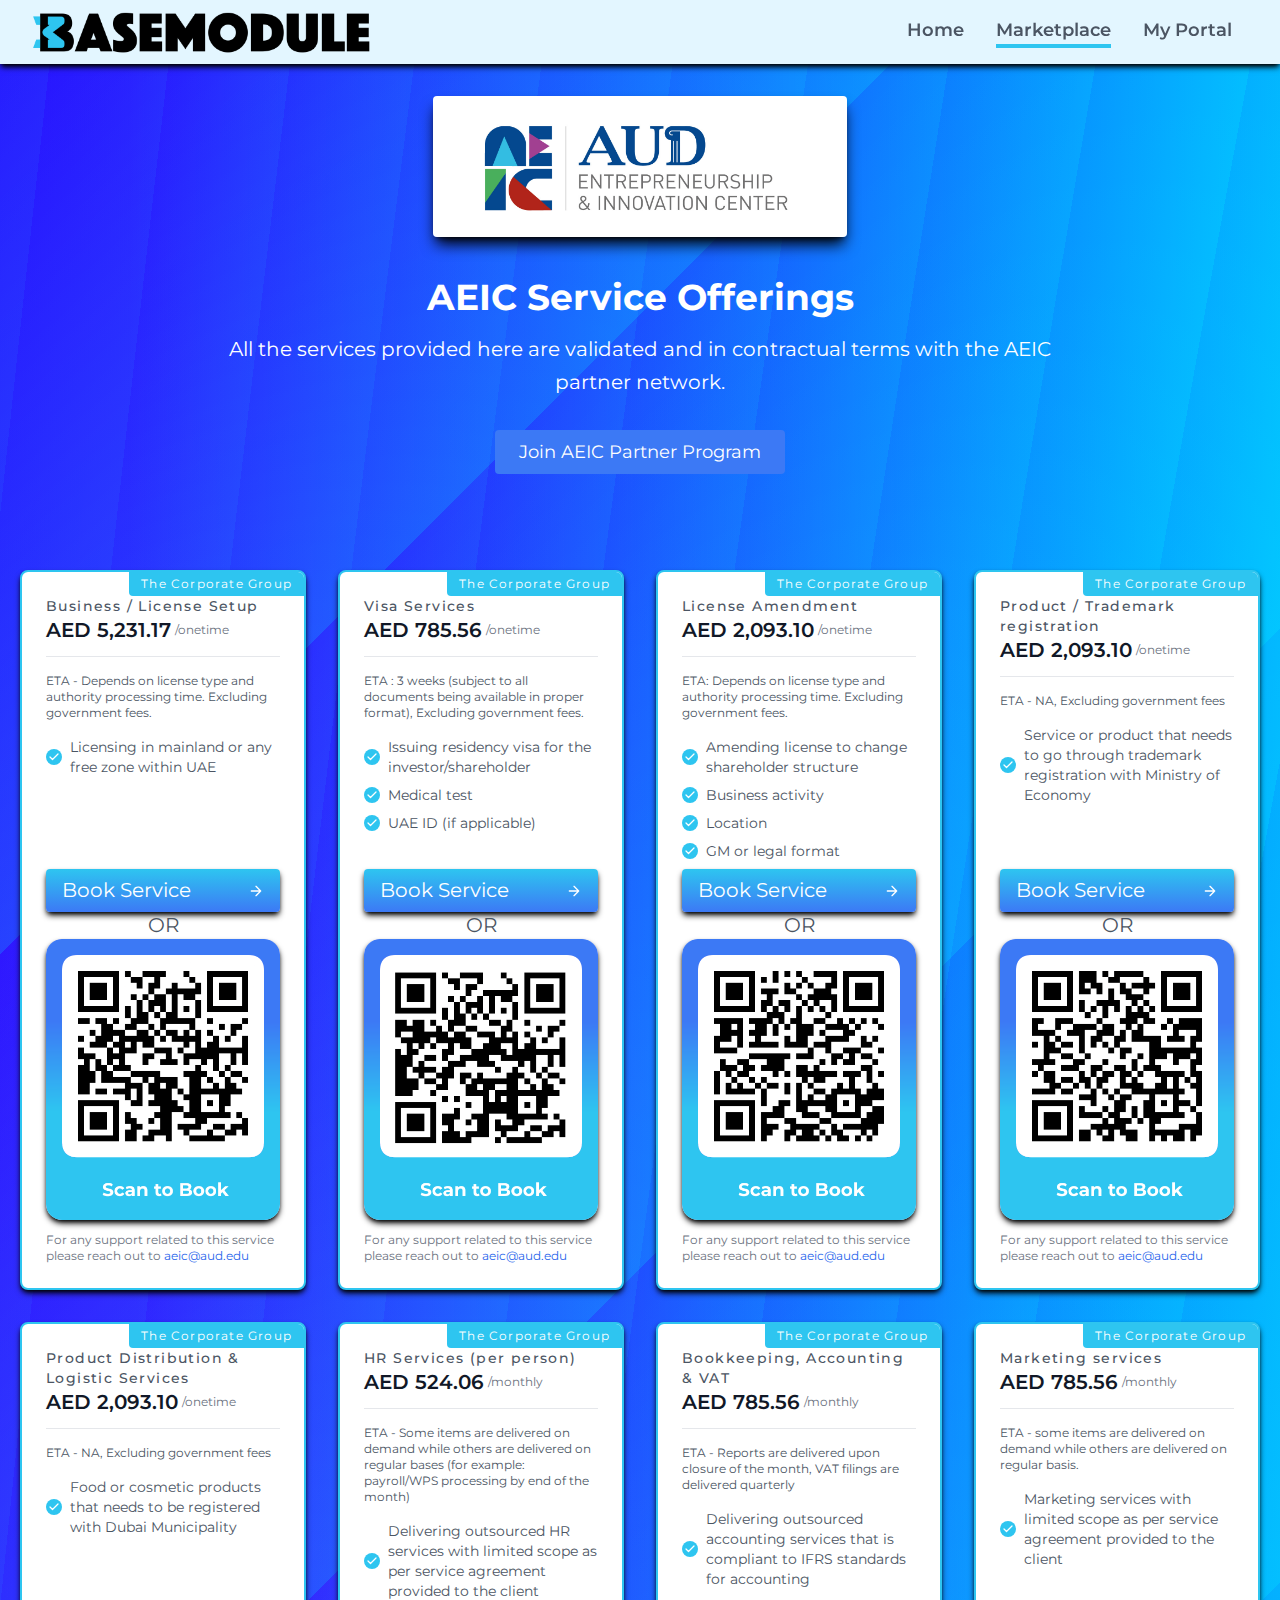
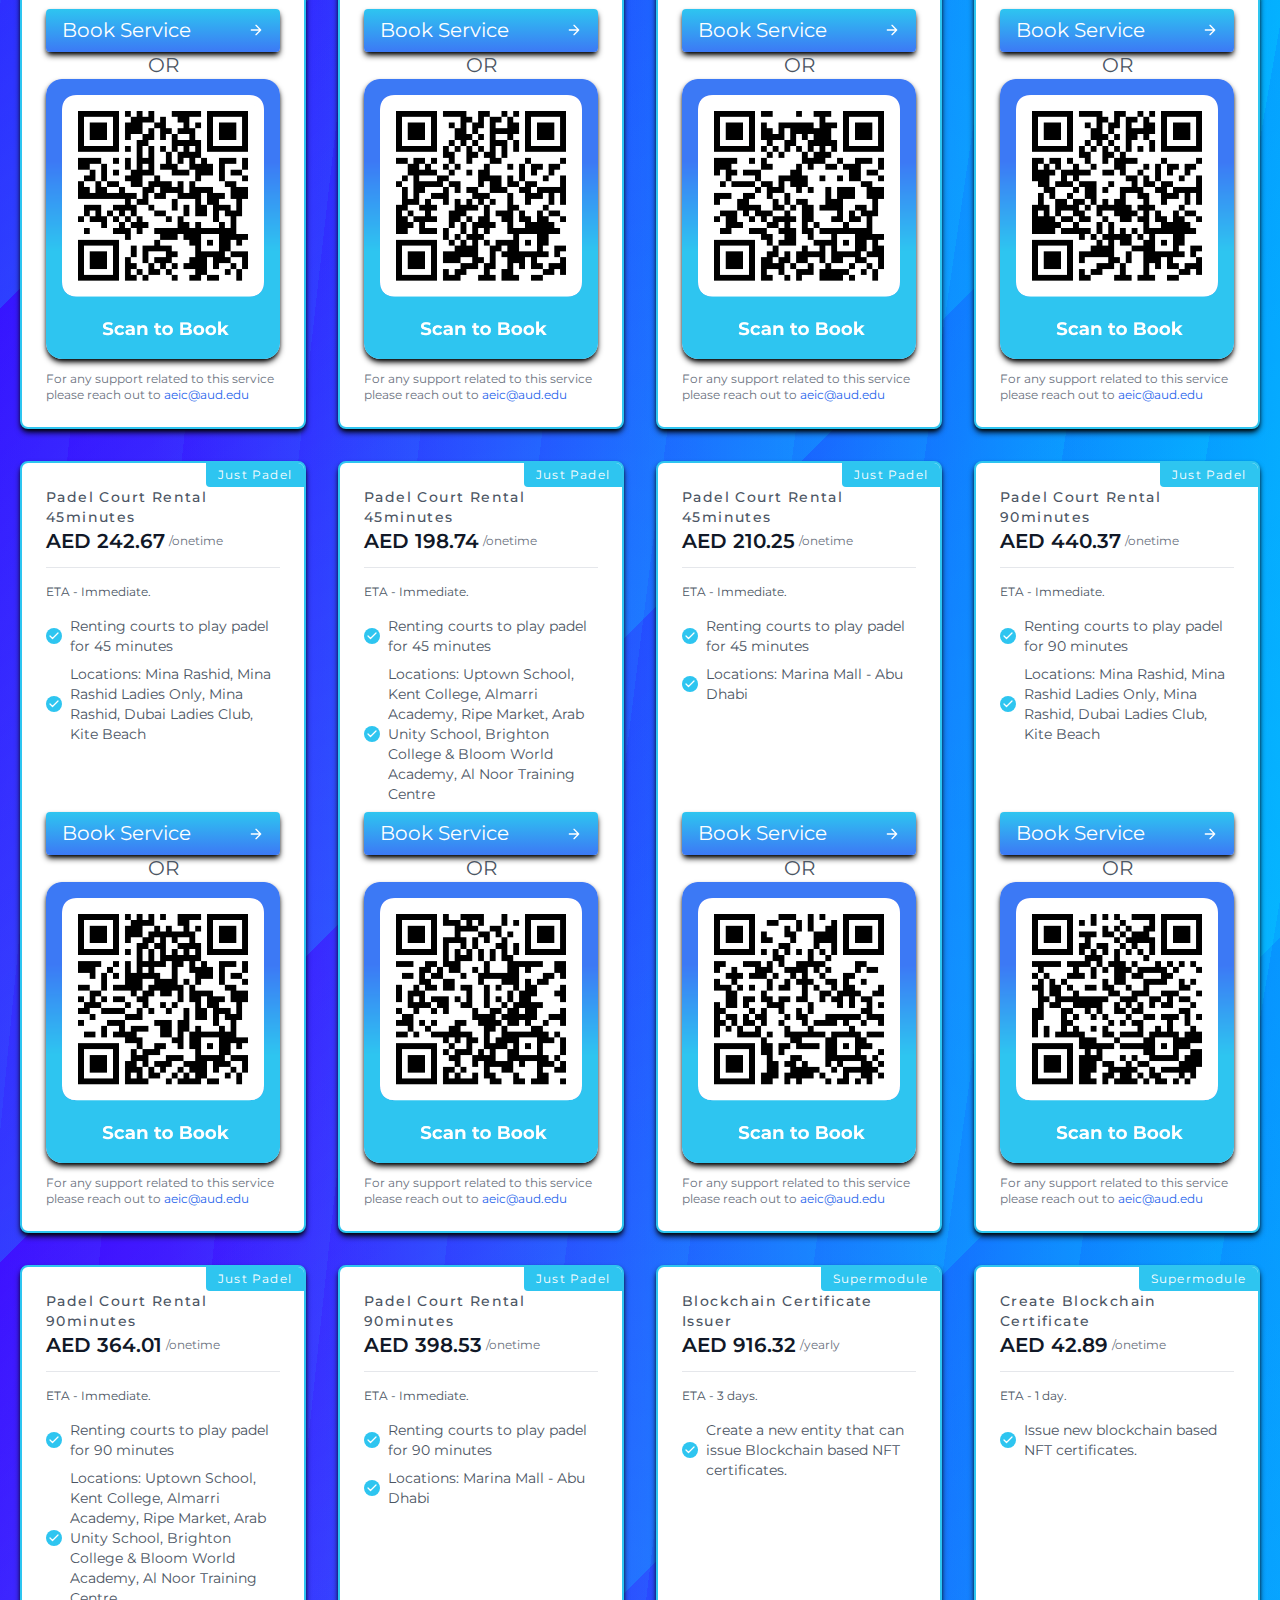
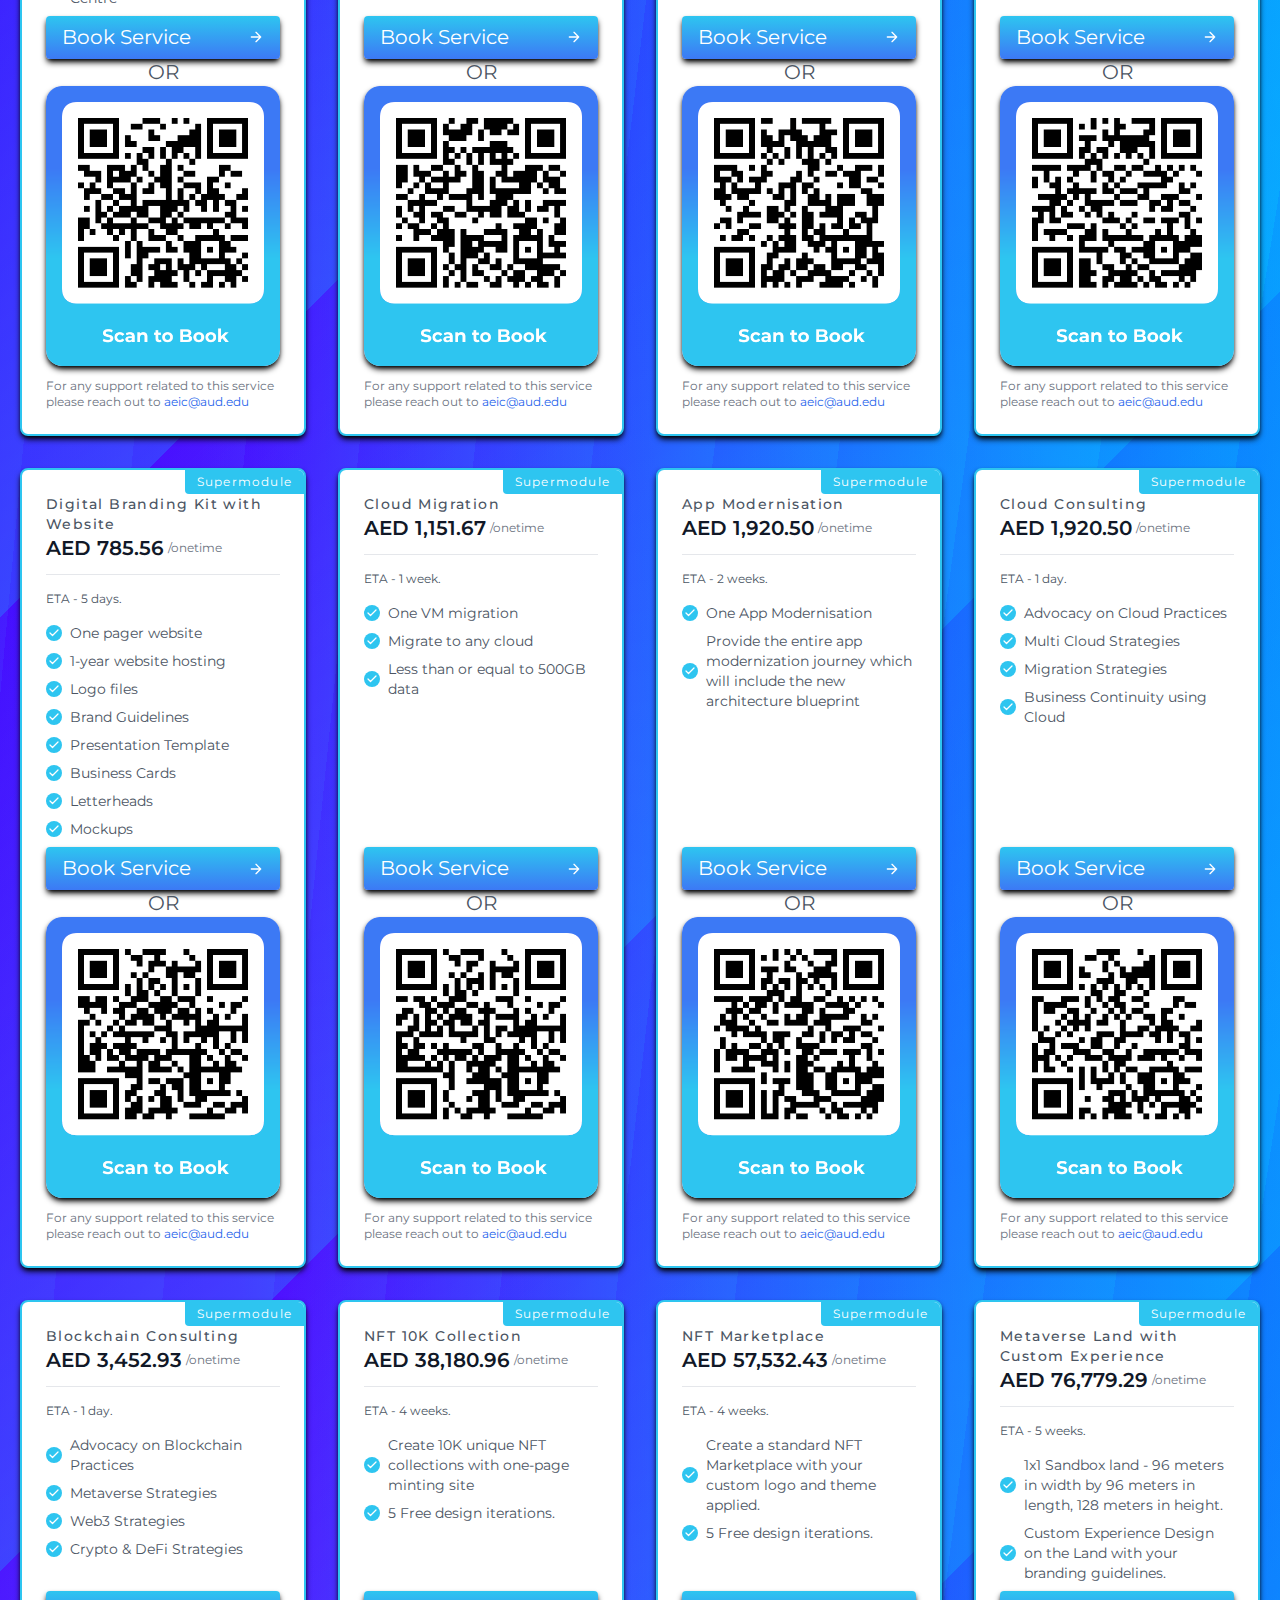
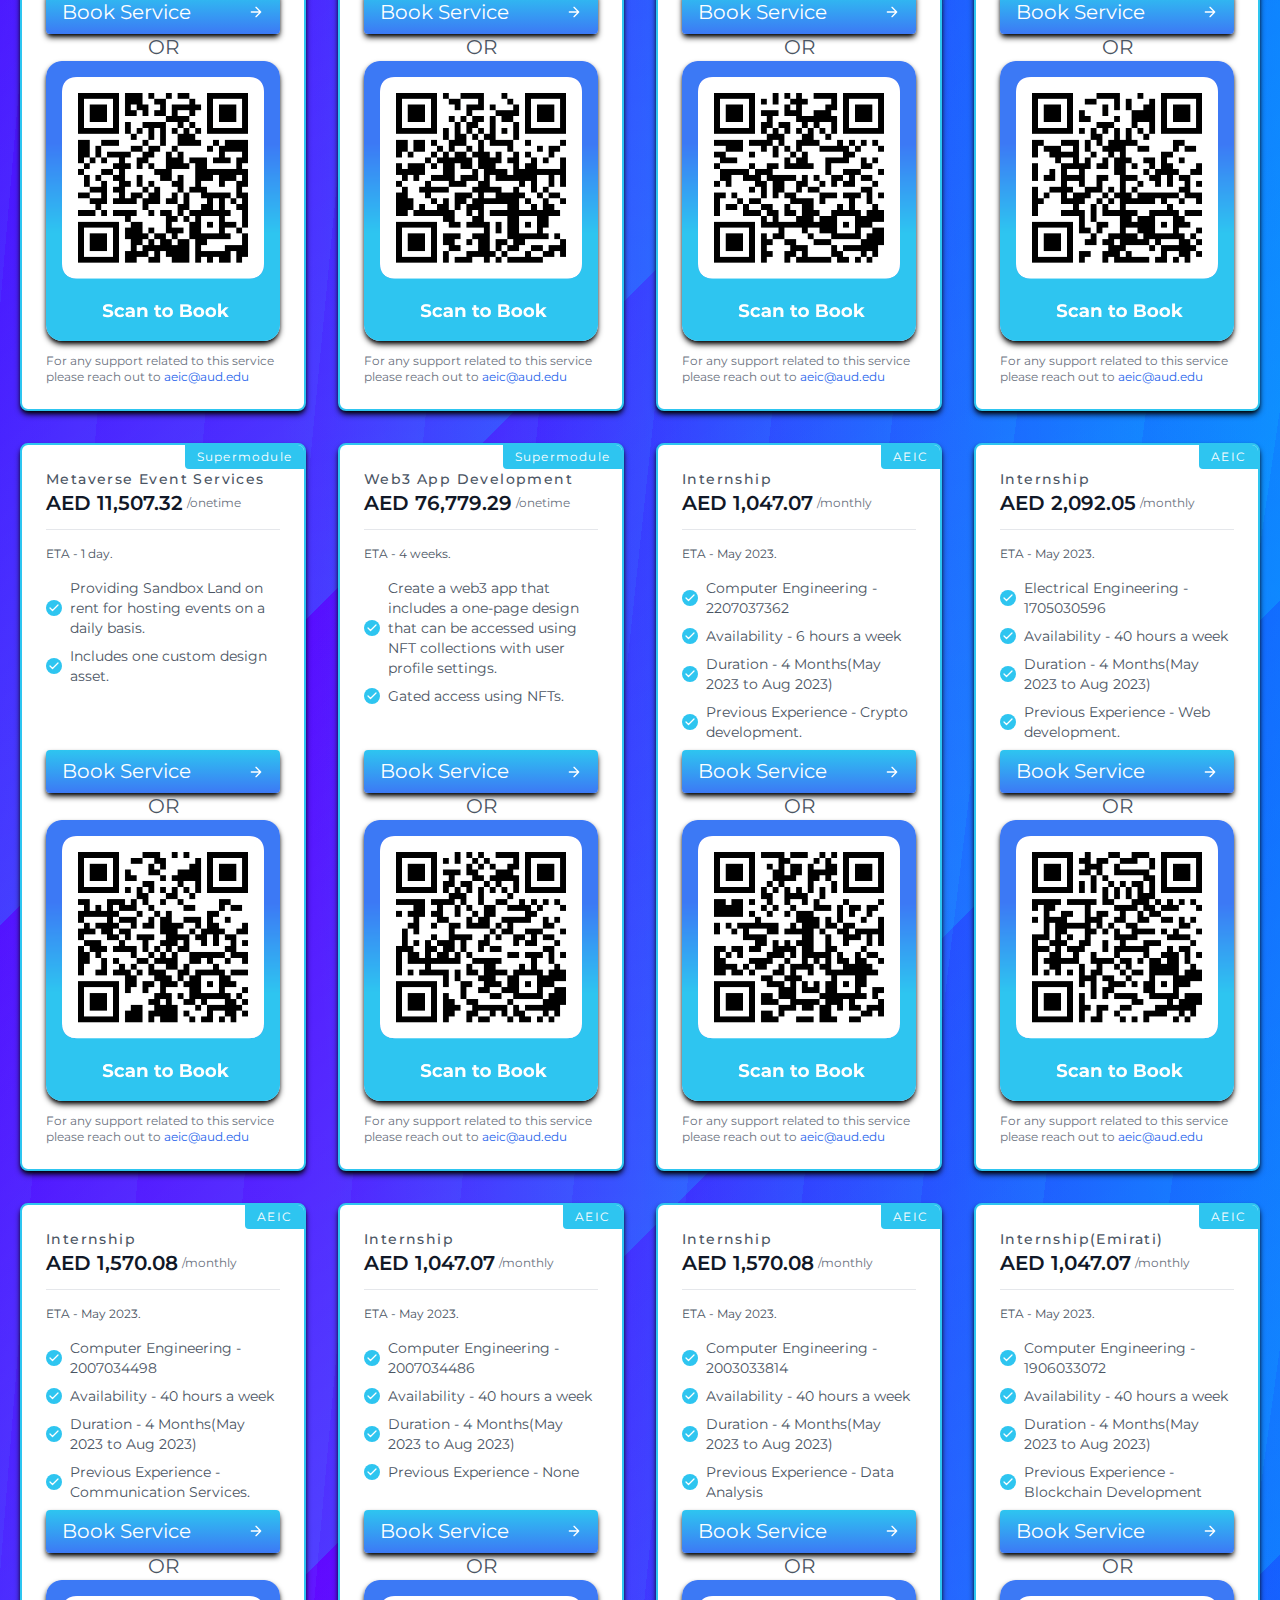
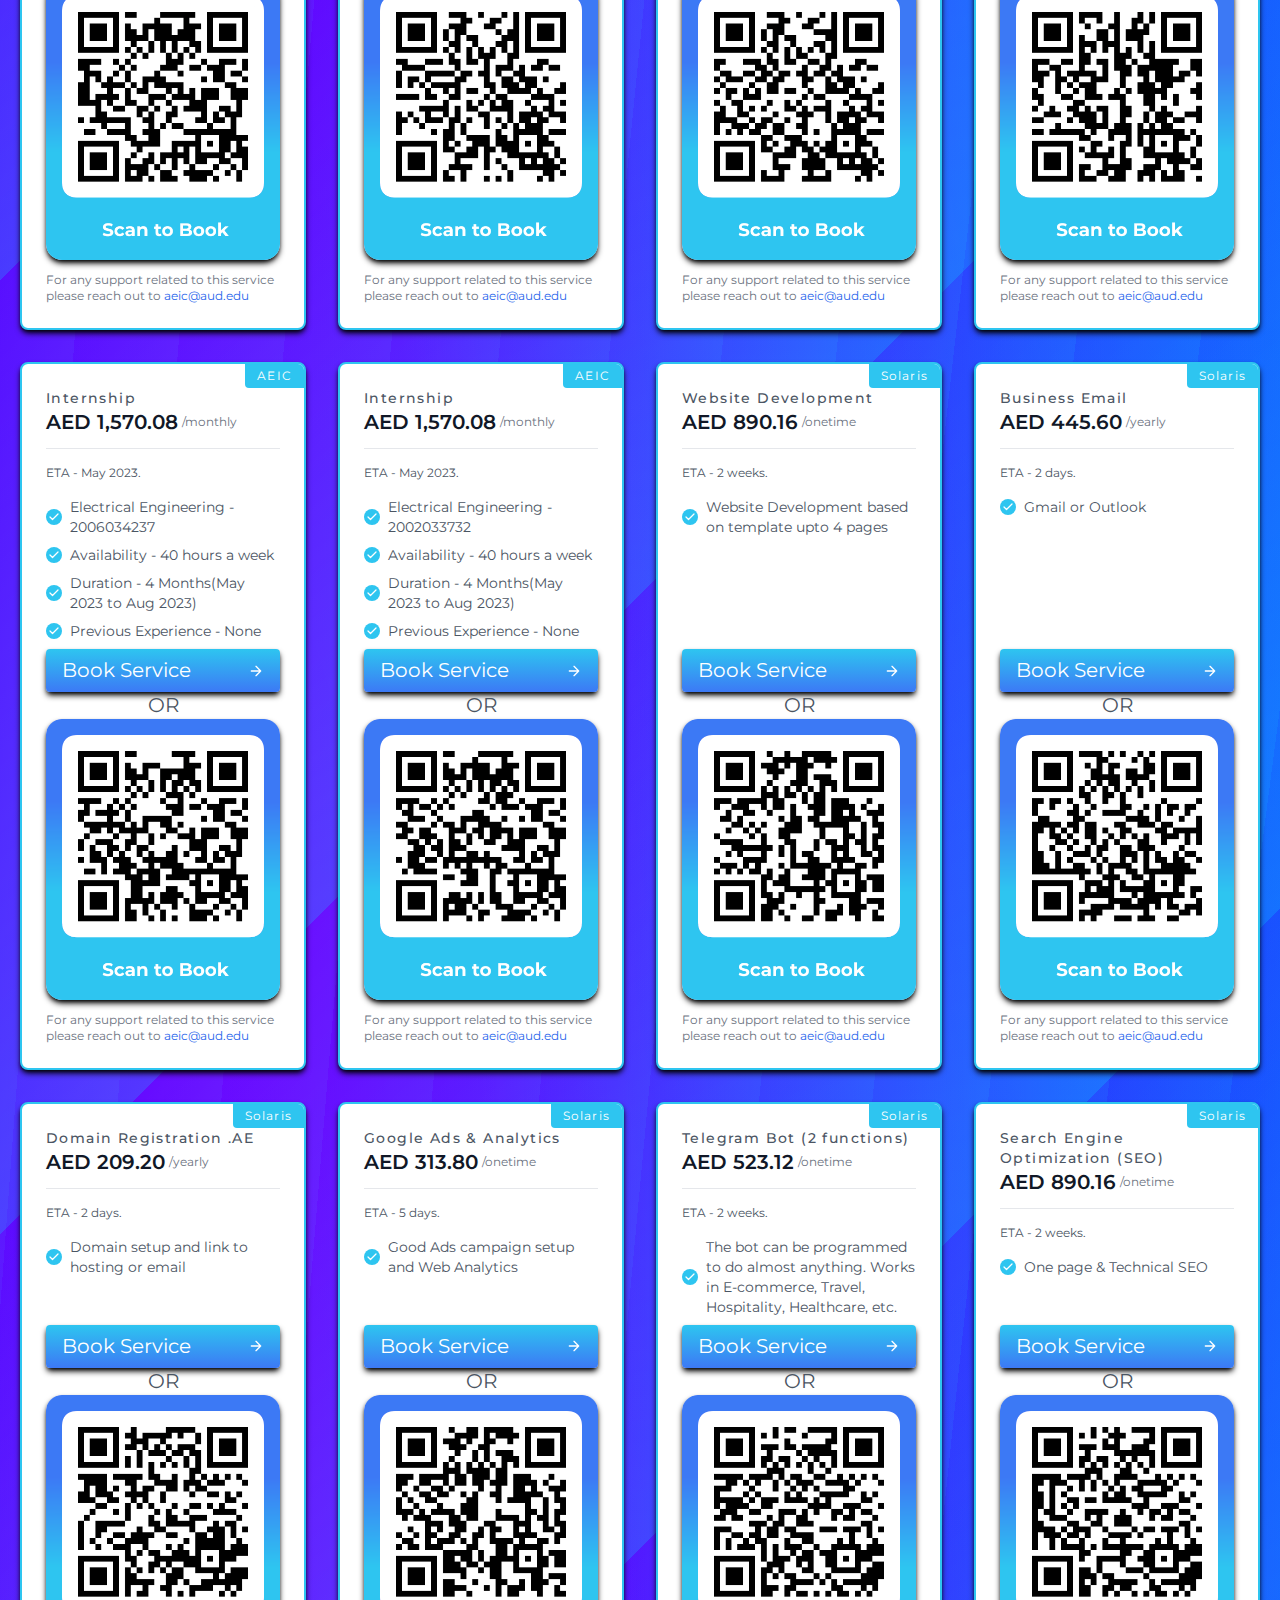
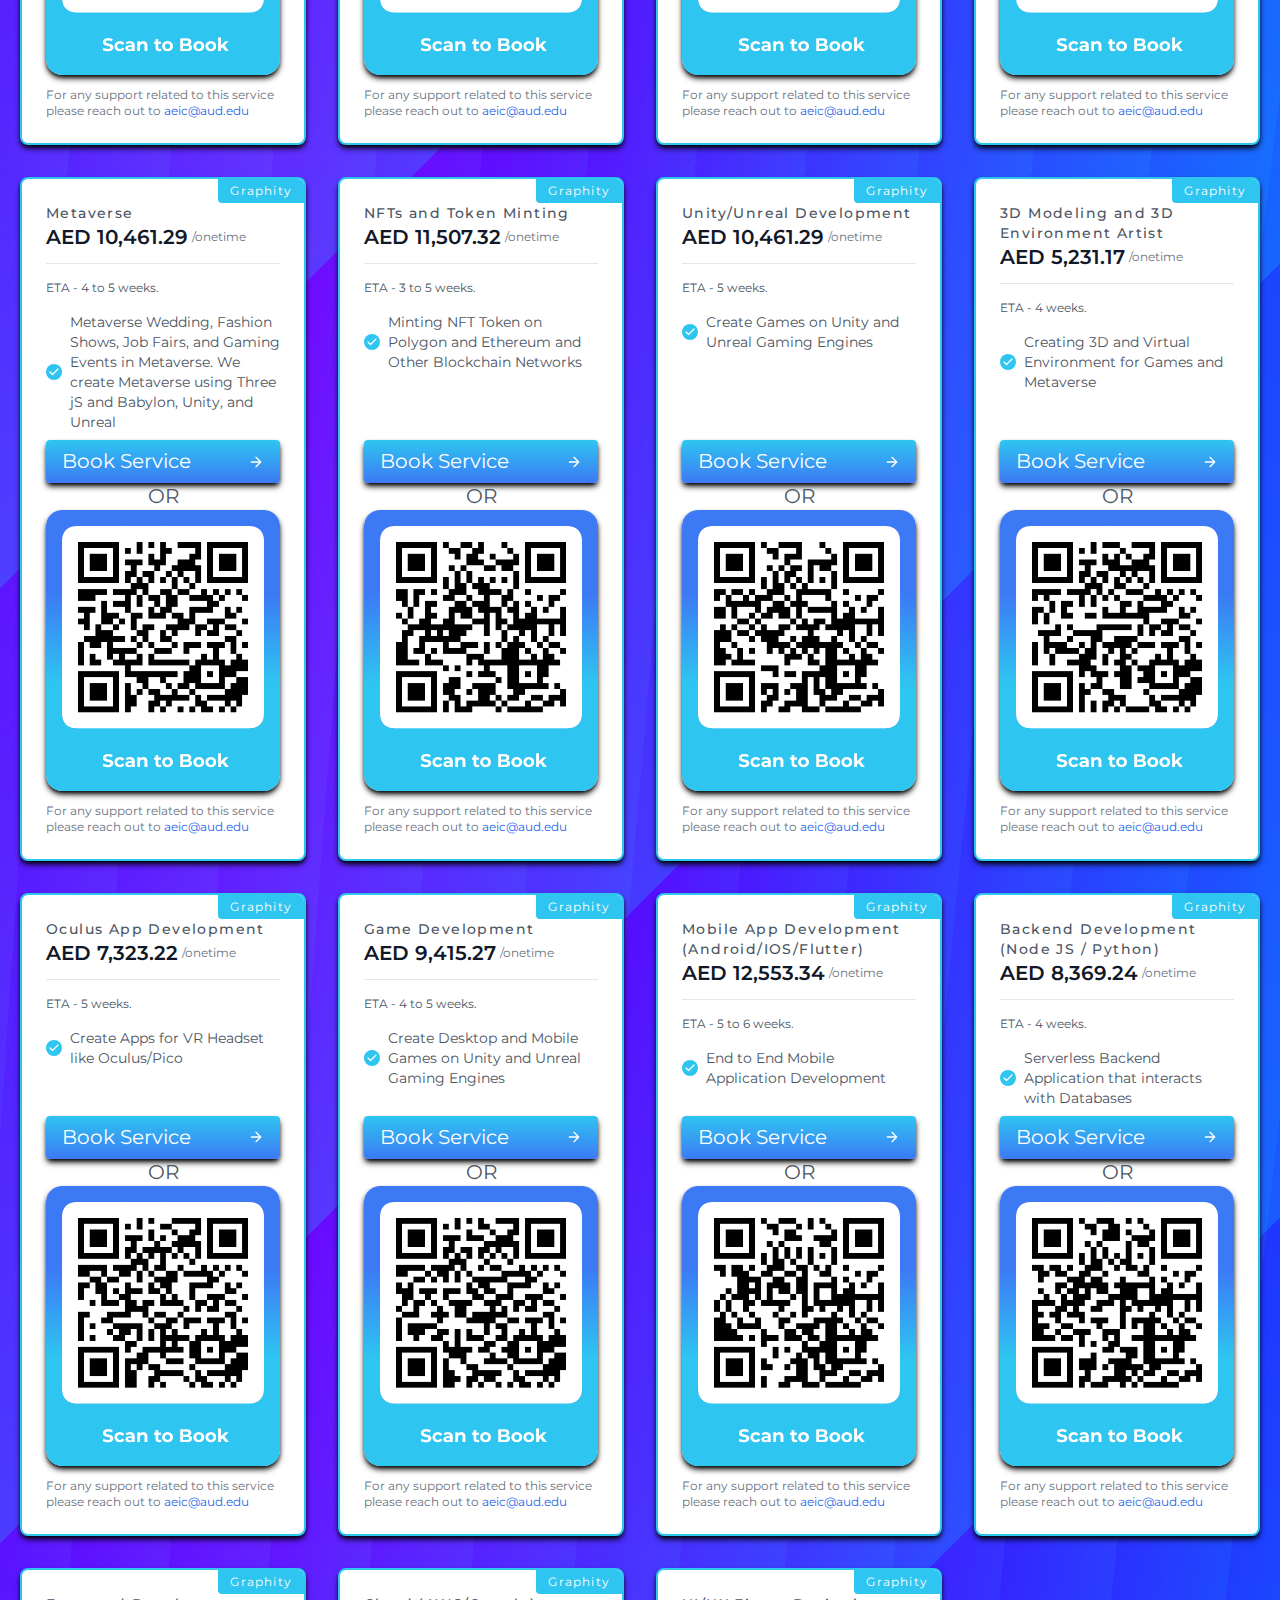
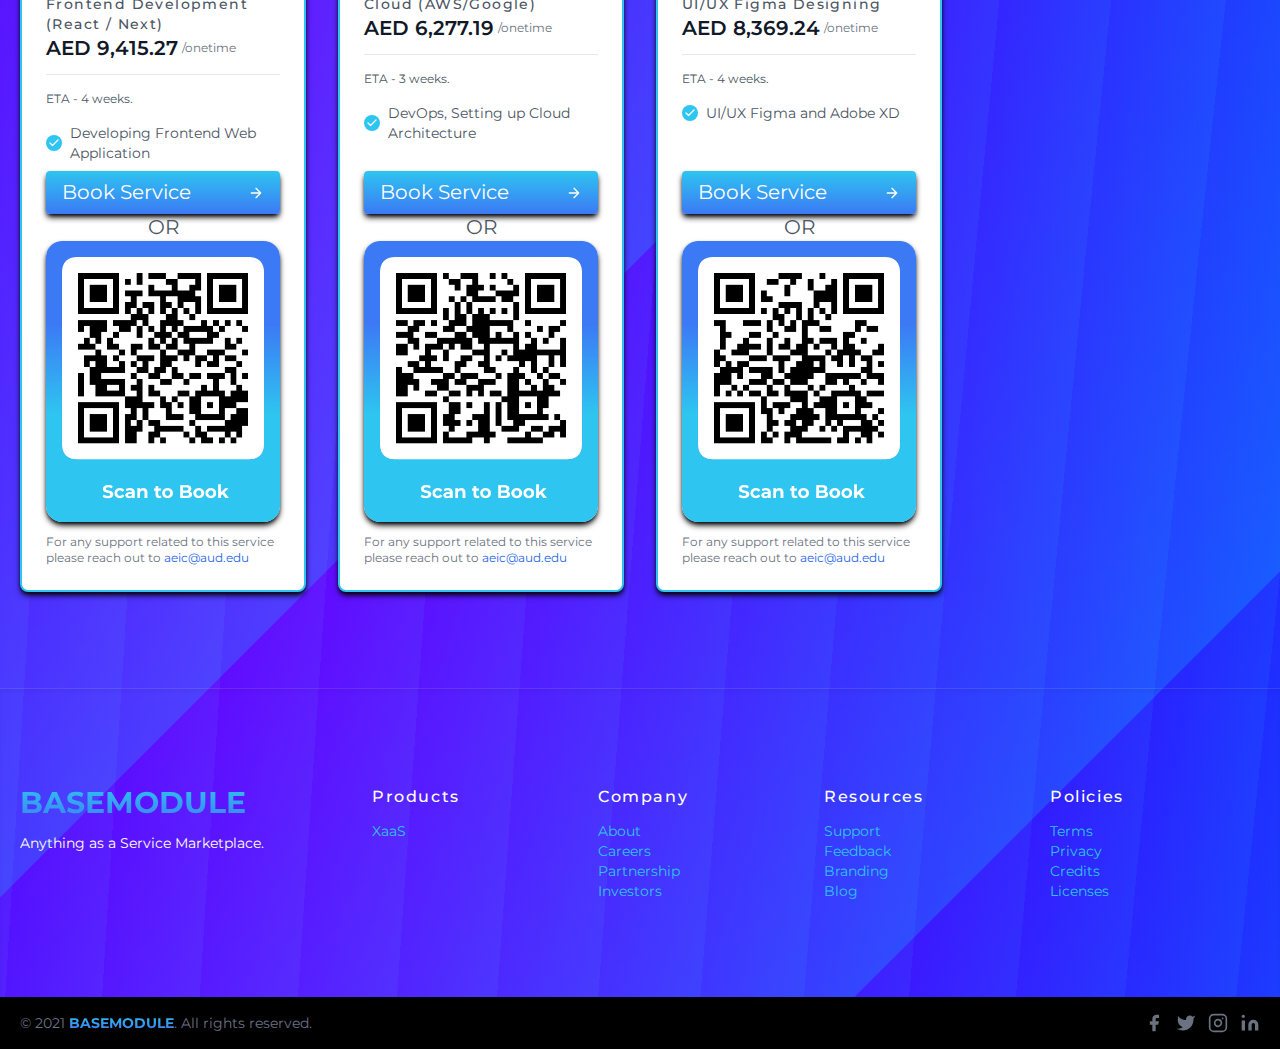
==== commit 804bb2bc: "updated Emirati" ====
--- a/marketplace.html
+++ b/marketplace.html
@@ -97,10 +97,13 @@
 
       </div>
 
-      <svg xmlns="http://www.w3.org/2000/svg" id="menu-button" class="flex-none h-6 w-6 cursor-pointer lg:hidden block"
-        fill="none" viewBox="0 0 24 24" stroke="currentColor">
-        <path stroke-linecap="round" stroke-linejoin="round" stroke-width="2" d="M4 6h16M4 12h16M4 18h16" />
-      </svg>
+    <label for="check" class="menuButton flex-none h-6 w-6 cursor-pointer lg:hidden block" id="menu-button">
+        <input id="check" type="checkbox">
+        <span class="top"></span>
+        <span class="mid"></span>
+        <span class="bot"></span>
+    </label>
+
 
       <div class="hidden w-full lg:flex lg:place-items-start lg:w-auto" id="menu">
         <ul class="
@@ -2011,7 +2014,7 @@
               
             </span>
 
-            <h2 class="text-sm tracking-widest title-font mb-1 font-medium">Internship</h2>
+            <h2 class="text-sm tracking-widest title-font mb-1 font-medium">Internship(Emirati)</h2>
             <h1
               class="text-1xl font-semibold text-gray-900 leading-none flex items-center pb-4 mb-4 border-b border-gray-200">
               <span>AED 1,047.07</span>
@@ -3117,7 +3120,7 @@
     const button = document.querySelector('#menu-button');
 
 
-    button.addEventListener('click', () => {
+    button.addEventListener('change', () => {
       menu.classList.toggle('hidden');
     });
 
--- a/assets/styles/basemodule.css
+++ b/assets/styles/basemodule.css
@@ -2640,6 +2640,11 @@
   color: rgb(17 24 39 / var(--tw-text-opacity));
 }
 
+.text-blue-600 {
+  --tw-text-opacity: 1;
+  color: rgb(37 99 235 / var(--tw-text-opacity));
+}
+
 .text-\[\#336699\]\/\[\.35\] {
   color: rgb(51 102 153 / .35);
 }
@@ -2647,11 +2652,6 @@
 .text-blue-500 {
   --tw-text-opacity: 1;
   color: rgb(59 130 246 / var(--tw-text-opacity));
-}
-
-.text-blue-600 {
-  --tw-text-opacity: 1;
-  color: rgb(37 99 235 / var(--tw-text-opacity));
 }
 
 .underline {
@@ -3128,6 +3128,65 @@
   animation-timing-function: cubic-bezier(0.4, 0, 0.2, 1);
 }
 
+/* custom styling */
+
+.menuButton {
+  display: flex;
+  justify-content: center;
+  align-items: center;
+  flex-direction: column;
+  gap: 13%;
+  color: #090909;
+  width: 3.5em;
+  height: 3.5em;
+  border-radius: 0.5em;
+  background: #e8e8e8;
+  border: 1px solid #e8e8e8;
+  transition: all .3s;
+  box-shadow: 6px 6px 12px #c5c5c5,
+               -6px -6px 12px #ffffff;
+}
+
+.menuButton:hover {
+  border: 1px solid white;
+}
+
+.menuButton:active {
+  color: #666;
+  box-shadow: inset 4px 4px 12px #c5c5c5,
+               inset -4px -4px 12px #ffffff;
+}
+
+input[type = "checkbox"] {
+  -webkit-appearance: none;
+  display: none;
+  visibility: hidden;
+}
+
+.menuButton span {
+  width: 30px;
+  height: 4px;
+  background: #131313;
+  border-radius: 100px;
+  transition: 0.3s ease;
+}
+
+input[type]:checked ~ span.top {
+  transform: translateY(290%)rotate(45deg);
+  width: 40px;
+}
+
+input[type]:checked ~ span.bot {
+  transform: translateY(-270%) rotate(-45deg);
+  width: 40px;
+  box-shadow: 0 0 10px #495057;
+}
+
+input[type]:checked ~ span.mid {
+  transform: translateX(-20px);
+  opacity: 0;
+}
+
 .hover\:bg-gray-800:hover {
   --tw-bg-opacity: 1;
   background-color: rgb(31 41 55 / var(--tw-bg-opacity));
@@ -3804,4 +3863,4 @@
   .\32xl\:leading-\[70px\] {
     line-height: 70px;
   }
-}
+}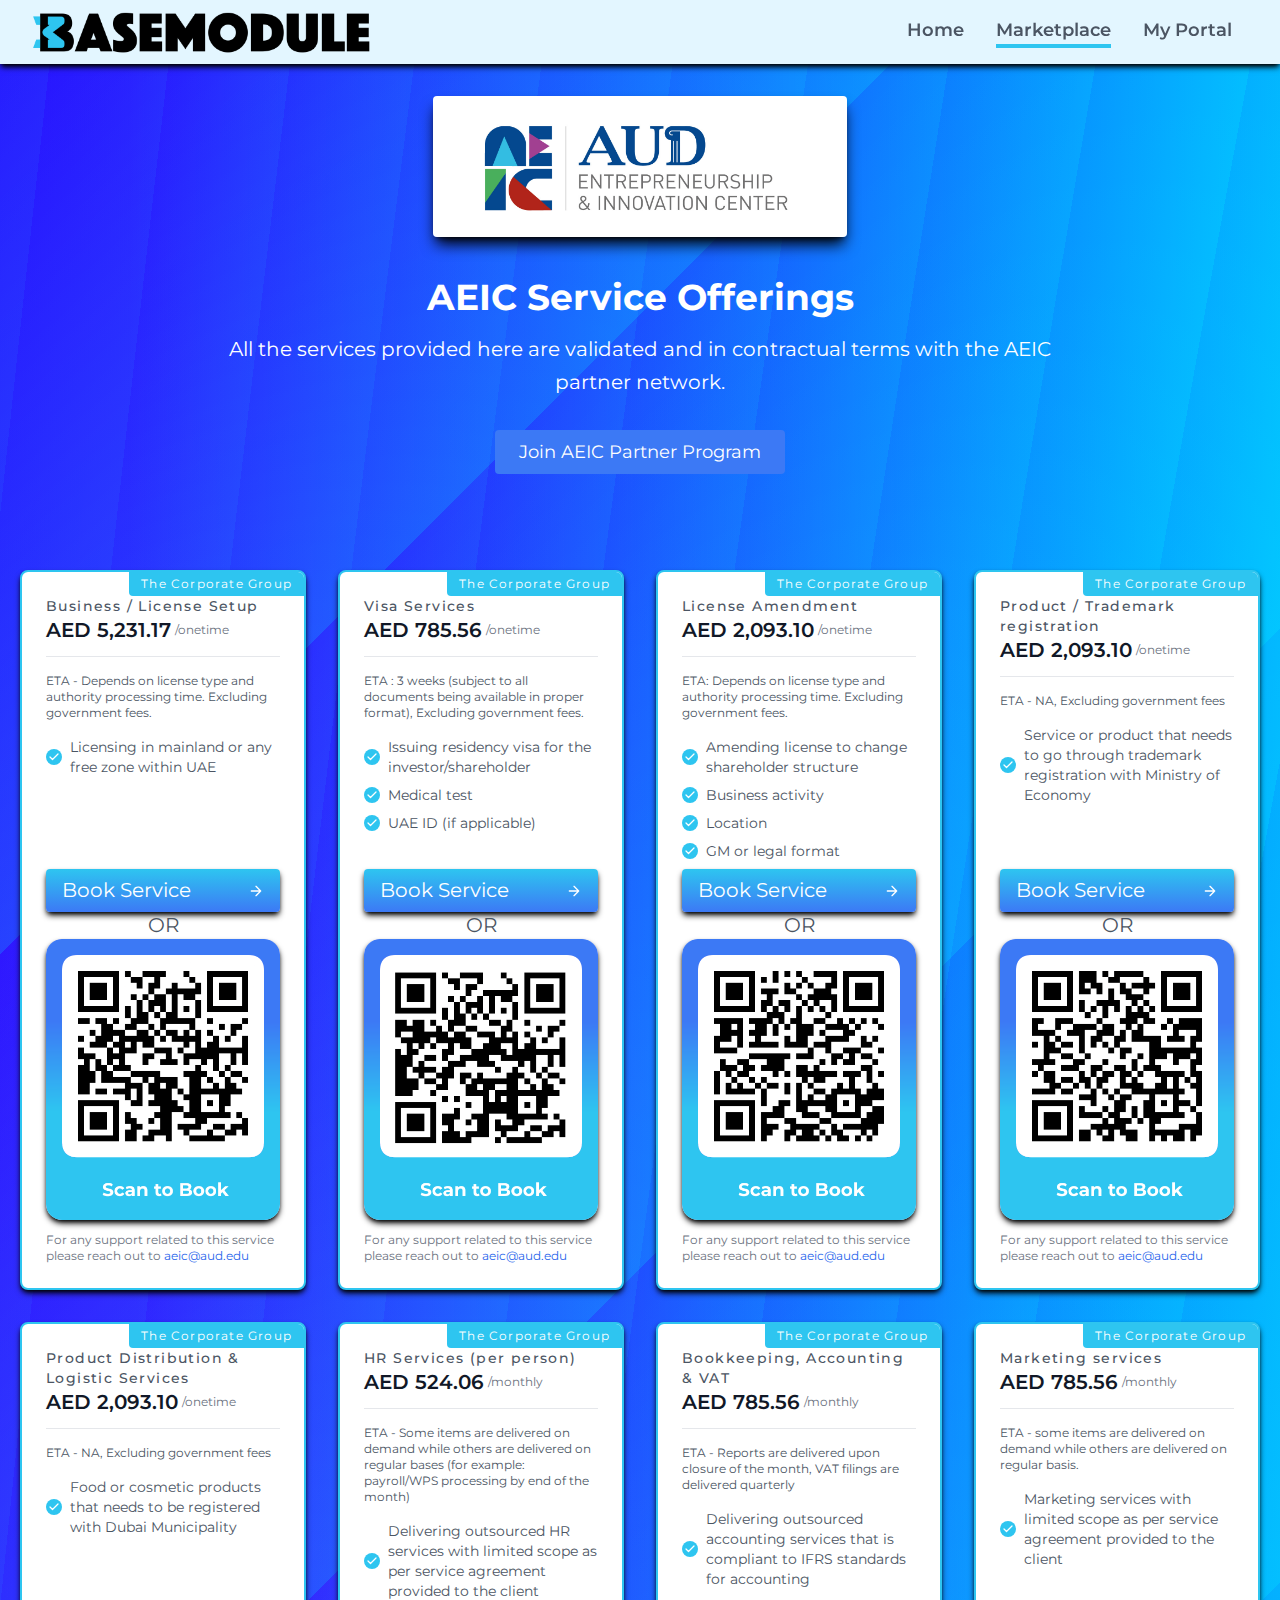
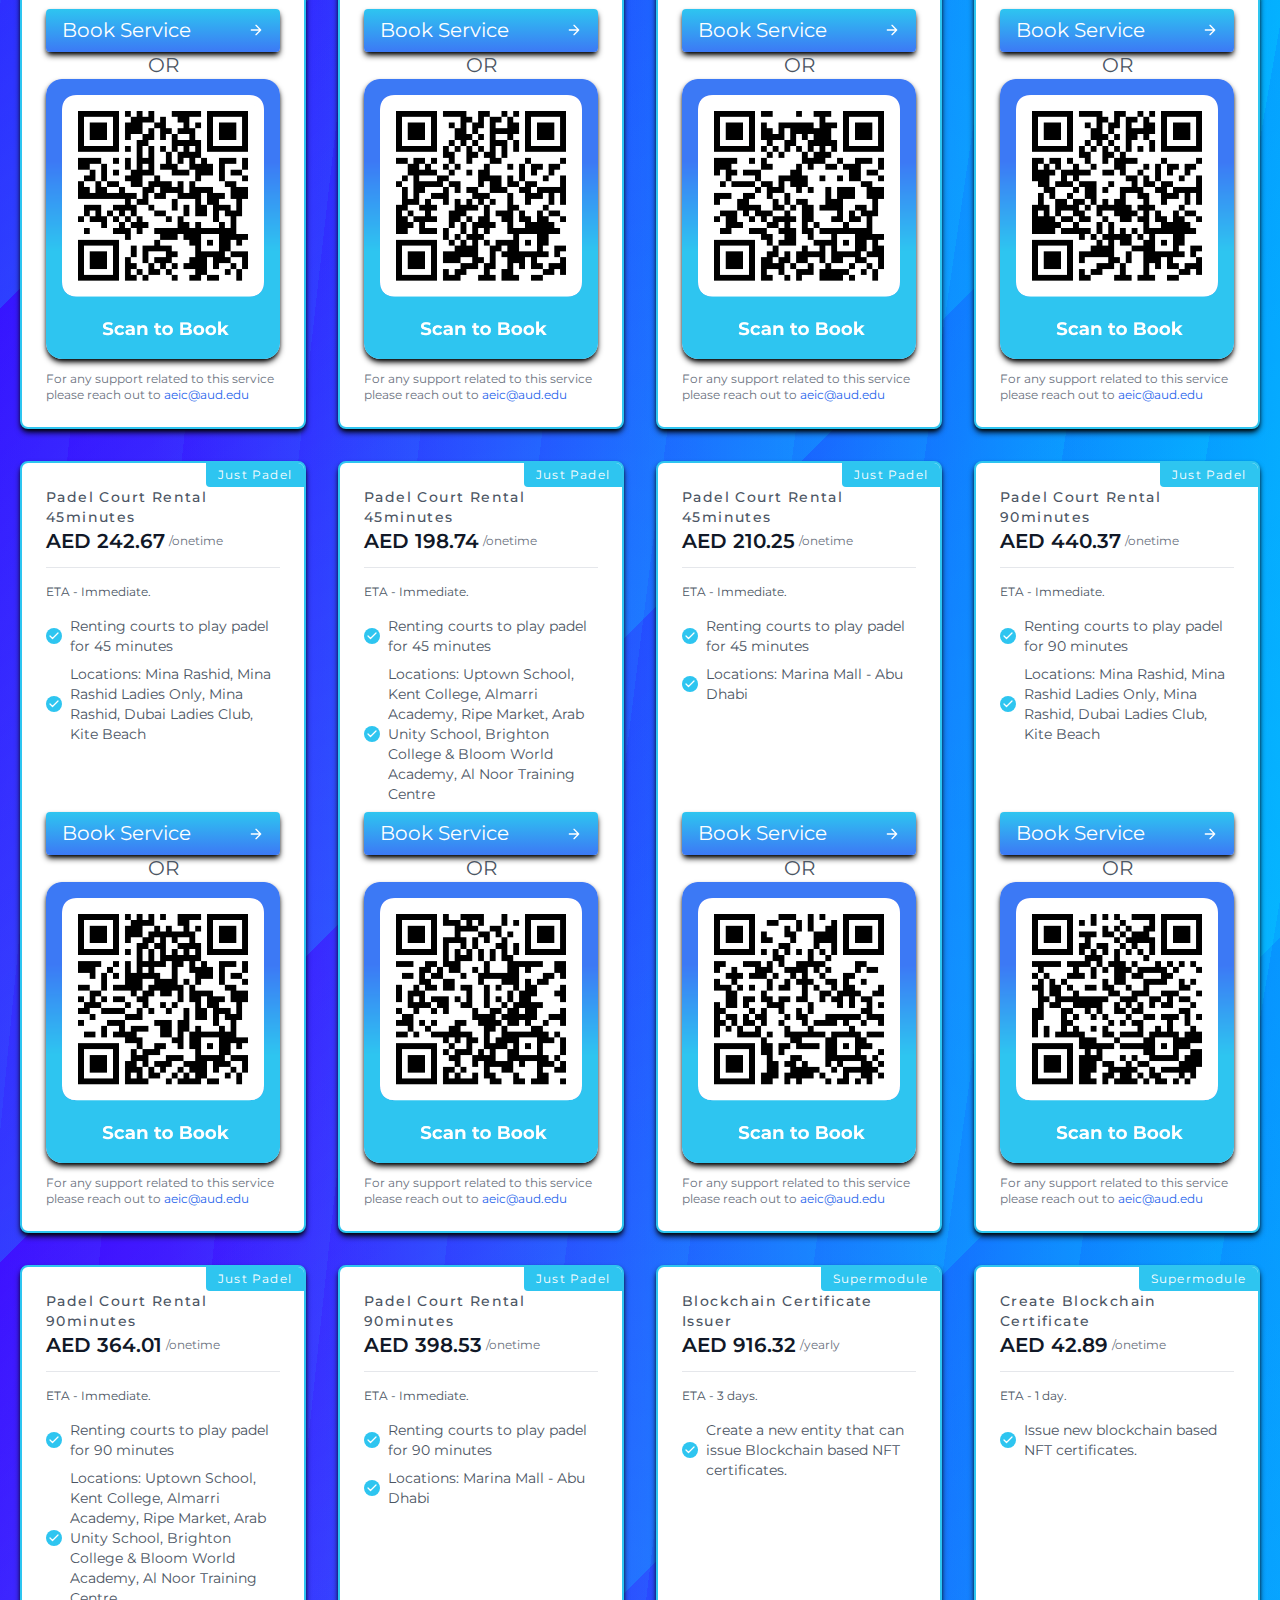
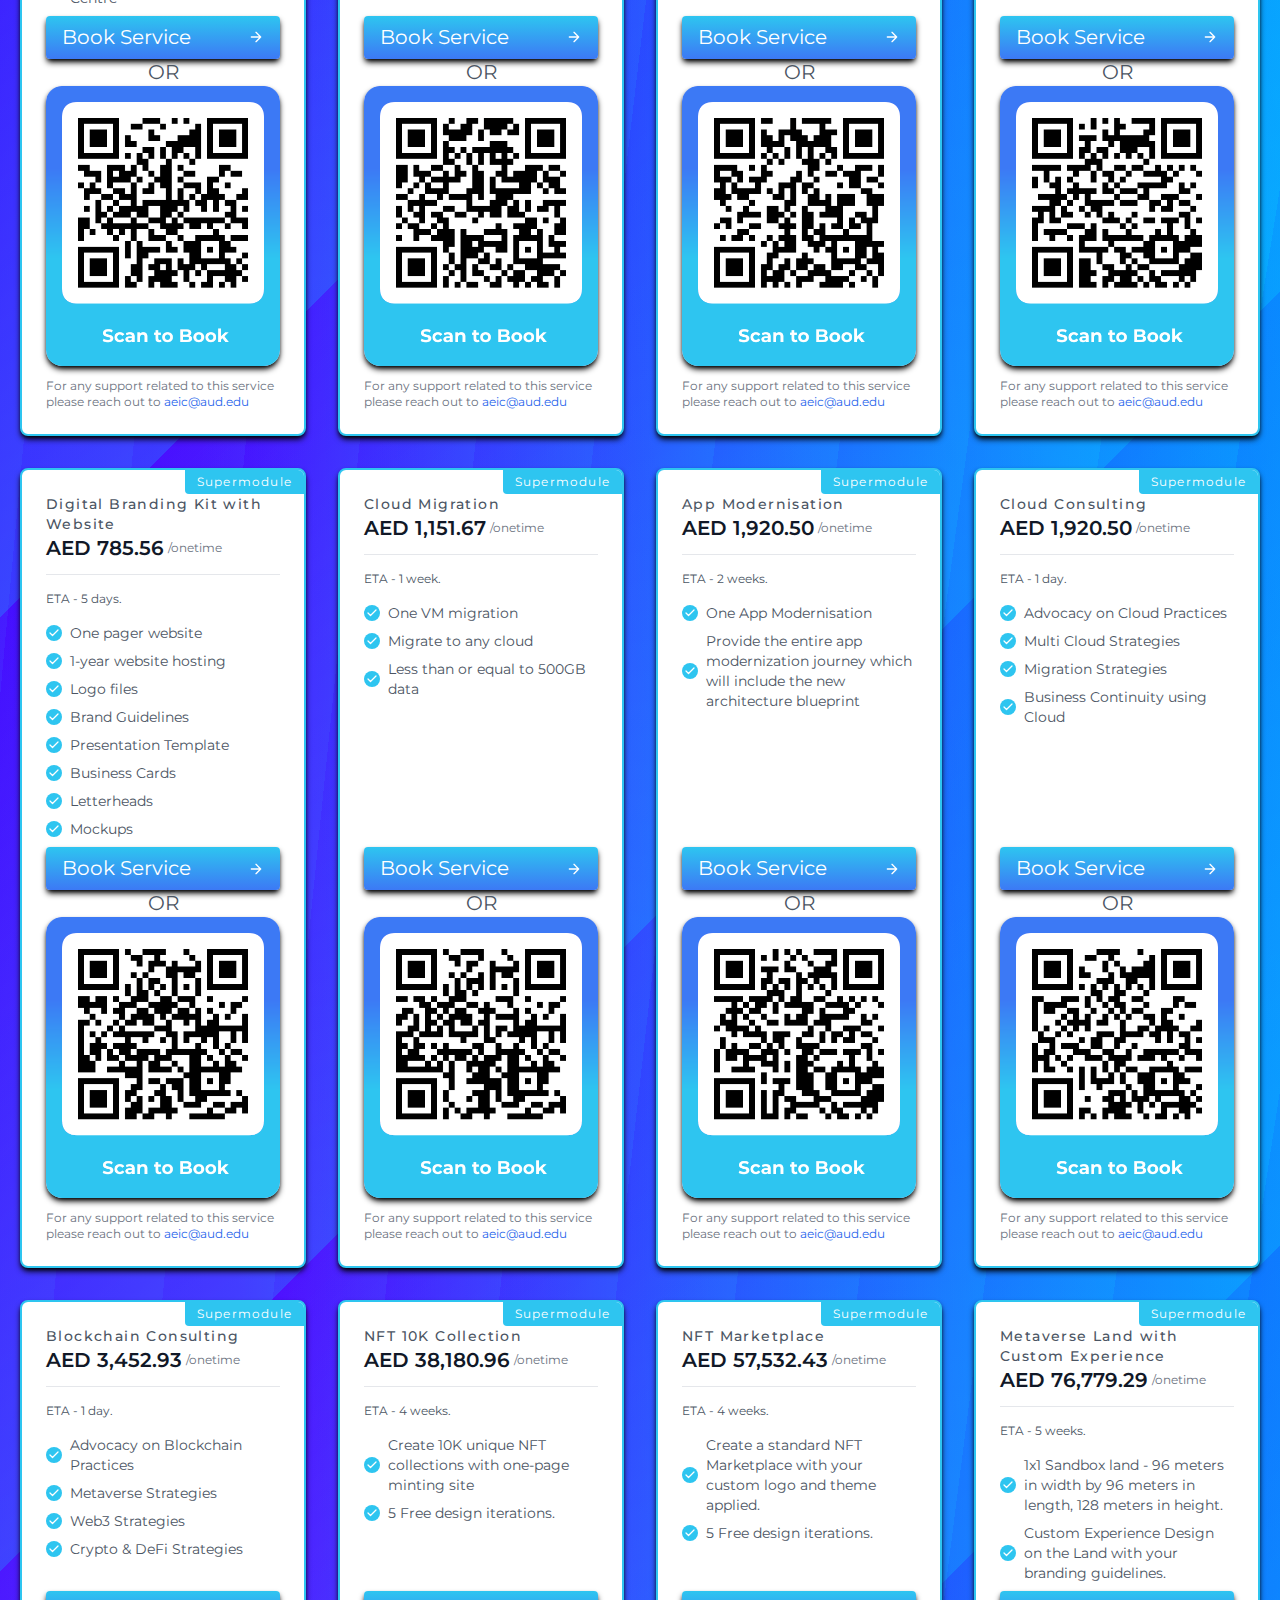
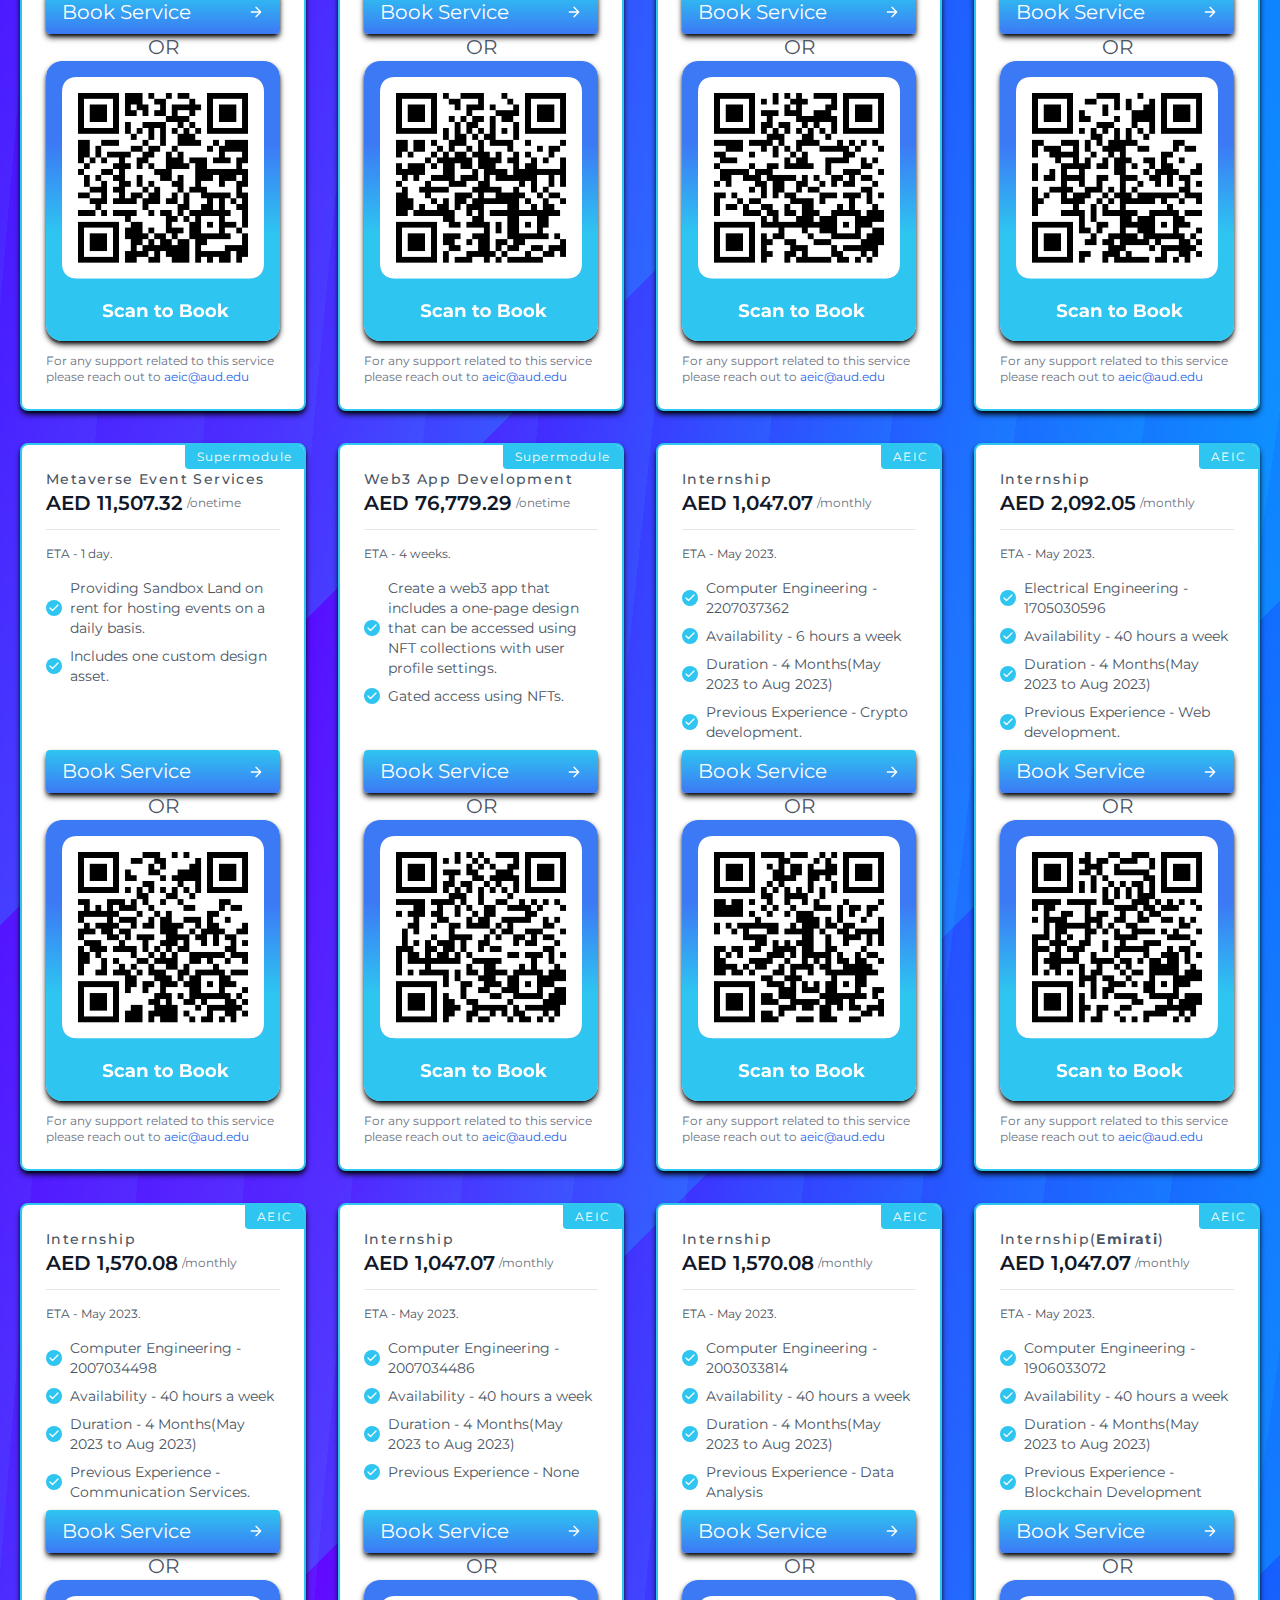
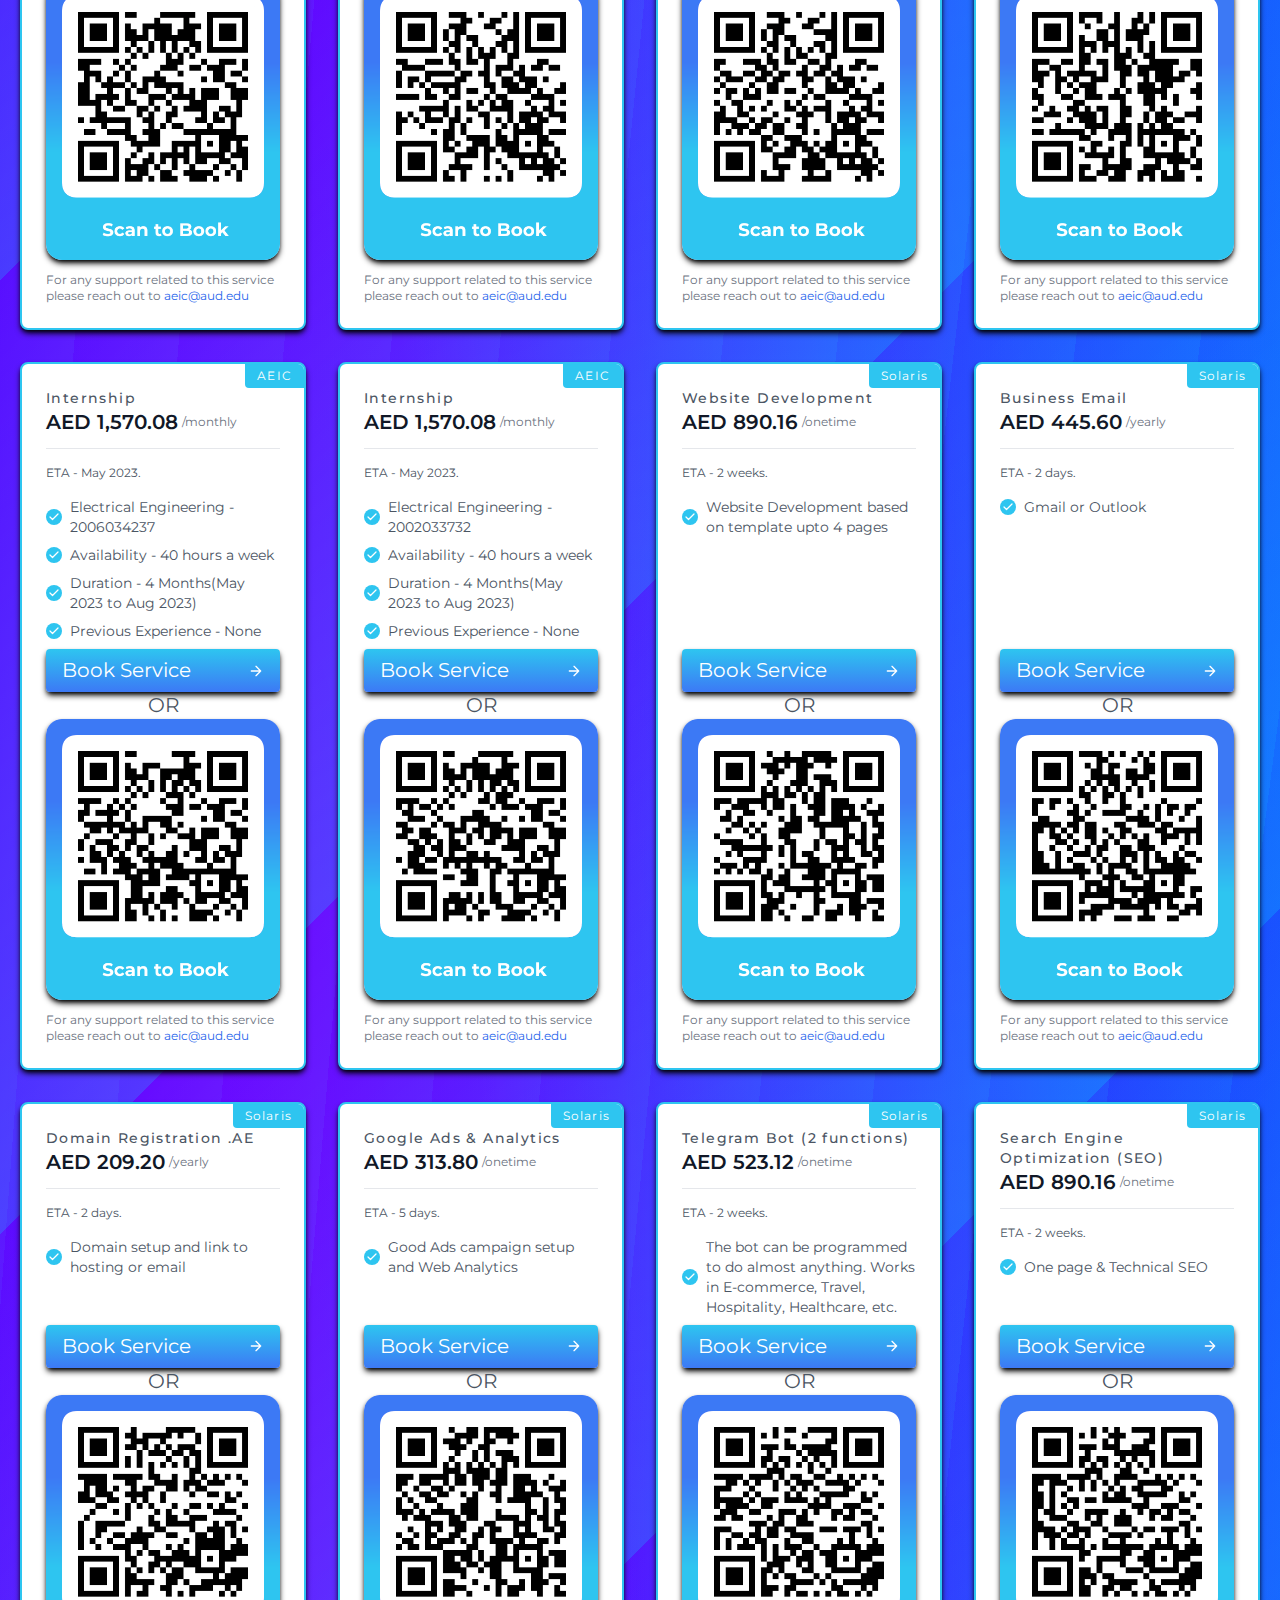
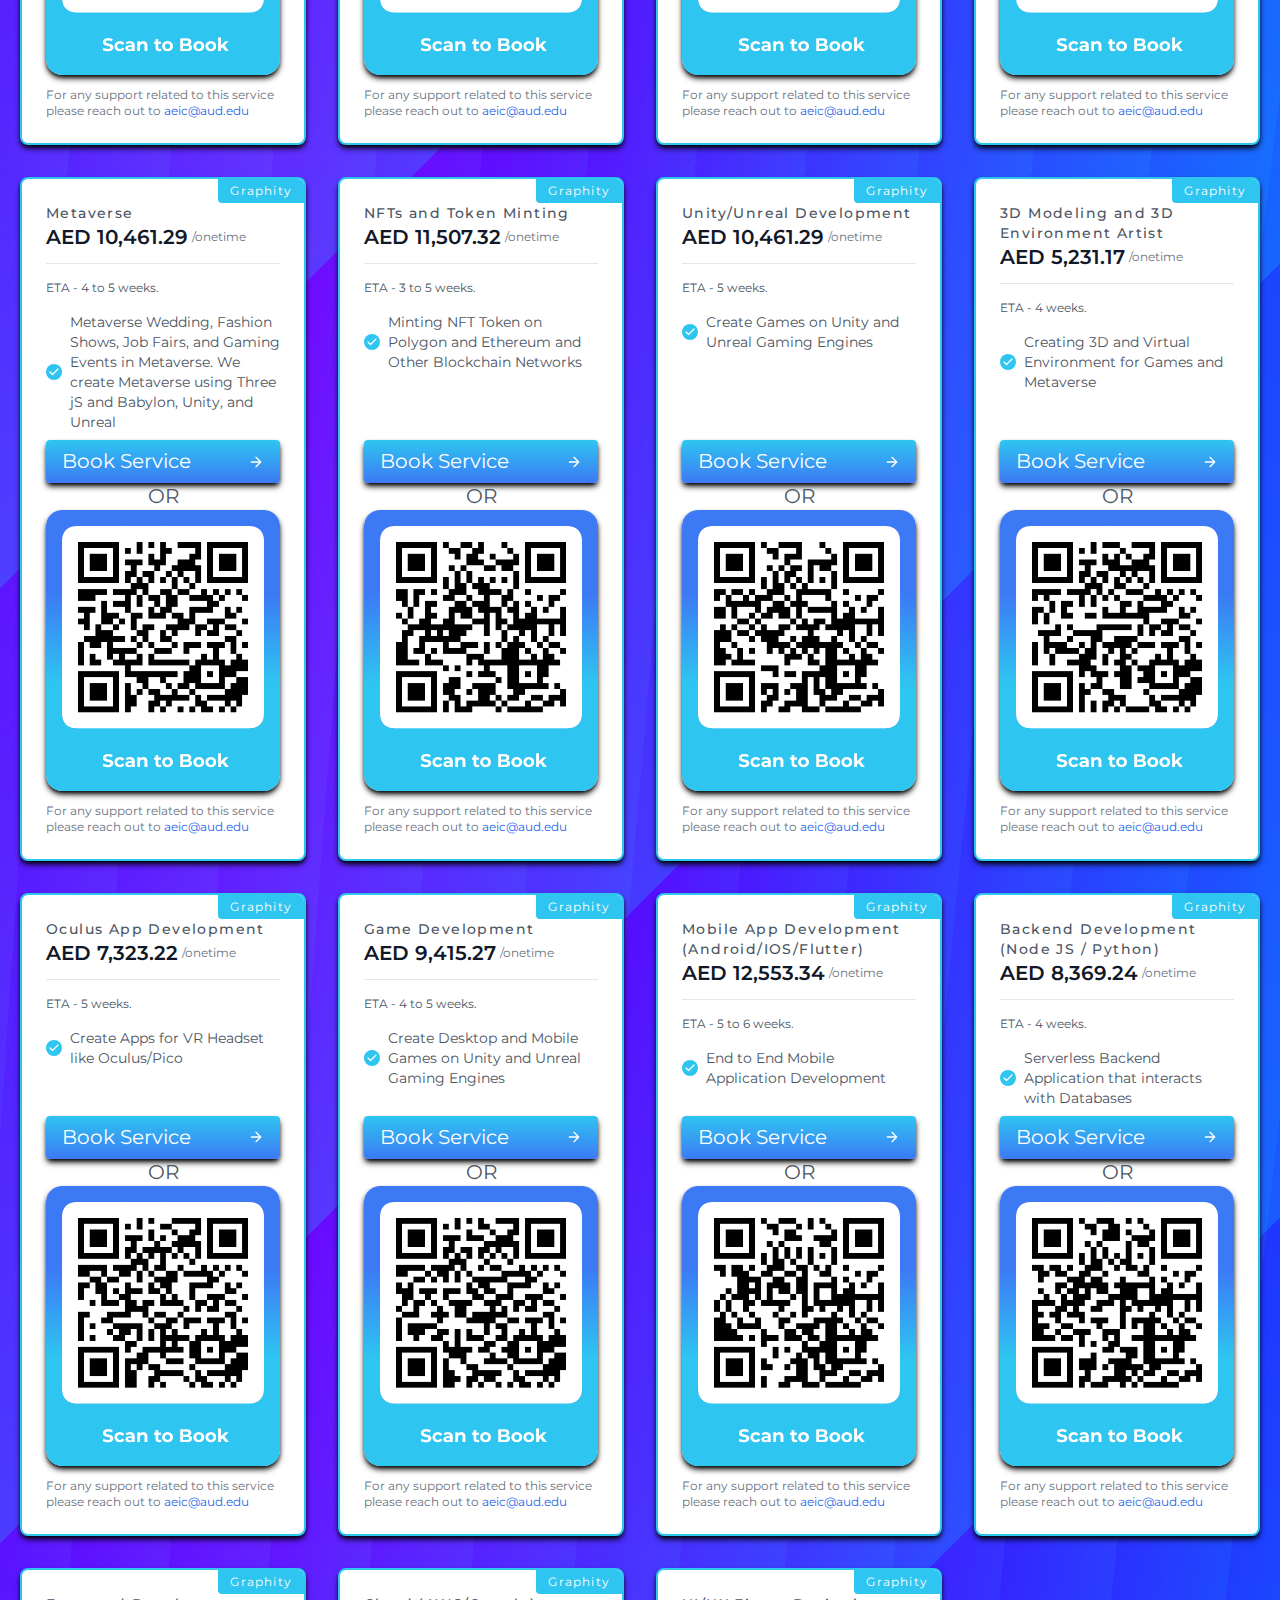
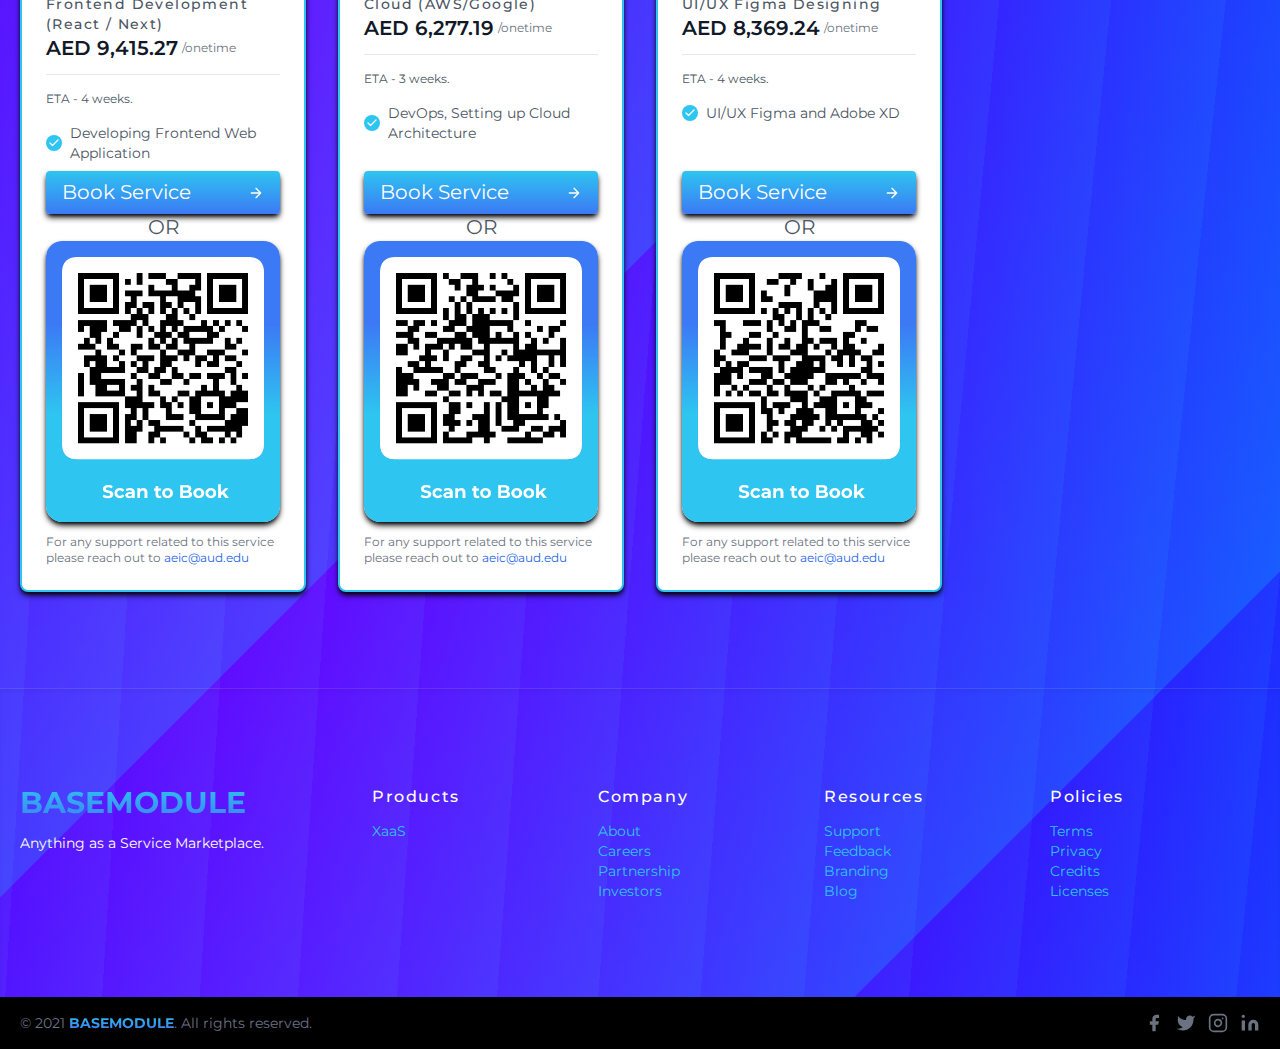
==== commit 2ecd3f97: "made bold emirati" ====
--- a/marketplace.html
+++ b/marketplace.html
@@ -2014,7 +2014,7 @@
               
             </span>
 
-            <h2 class="text-sm tracking-widest title-font mb-1 font-medium">Internship(Emirati)</h2>
+            <h2 class="text-sm tracking-widest title-font mb-1 font-medium">Internship(<b>Emirati</b>)</h2>
             <h1
               class="text-1xl font-semibold text-gray-900 leading-none flex items-center pb-4 mb-4 border-b border-gray-200">
               <span>AED 1,047.07</span>
